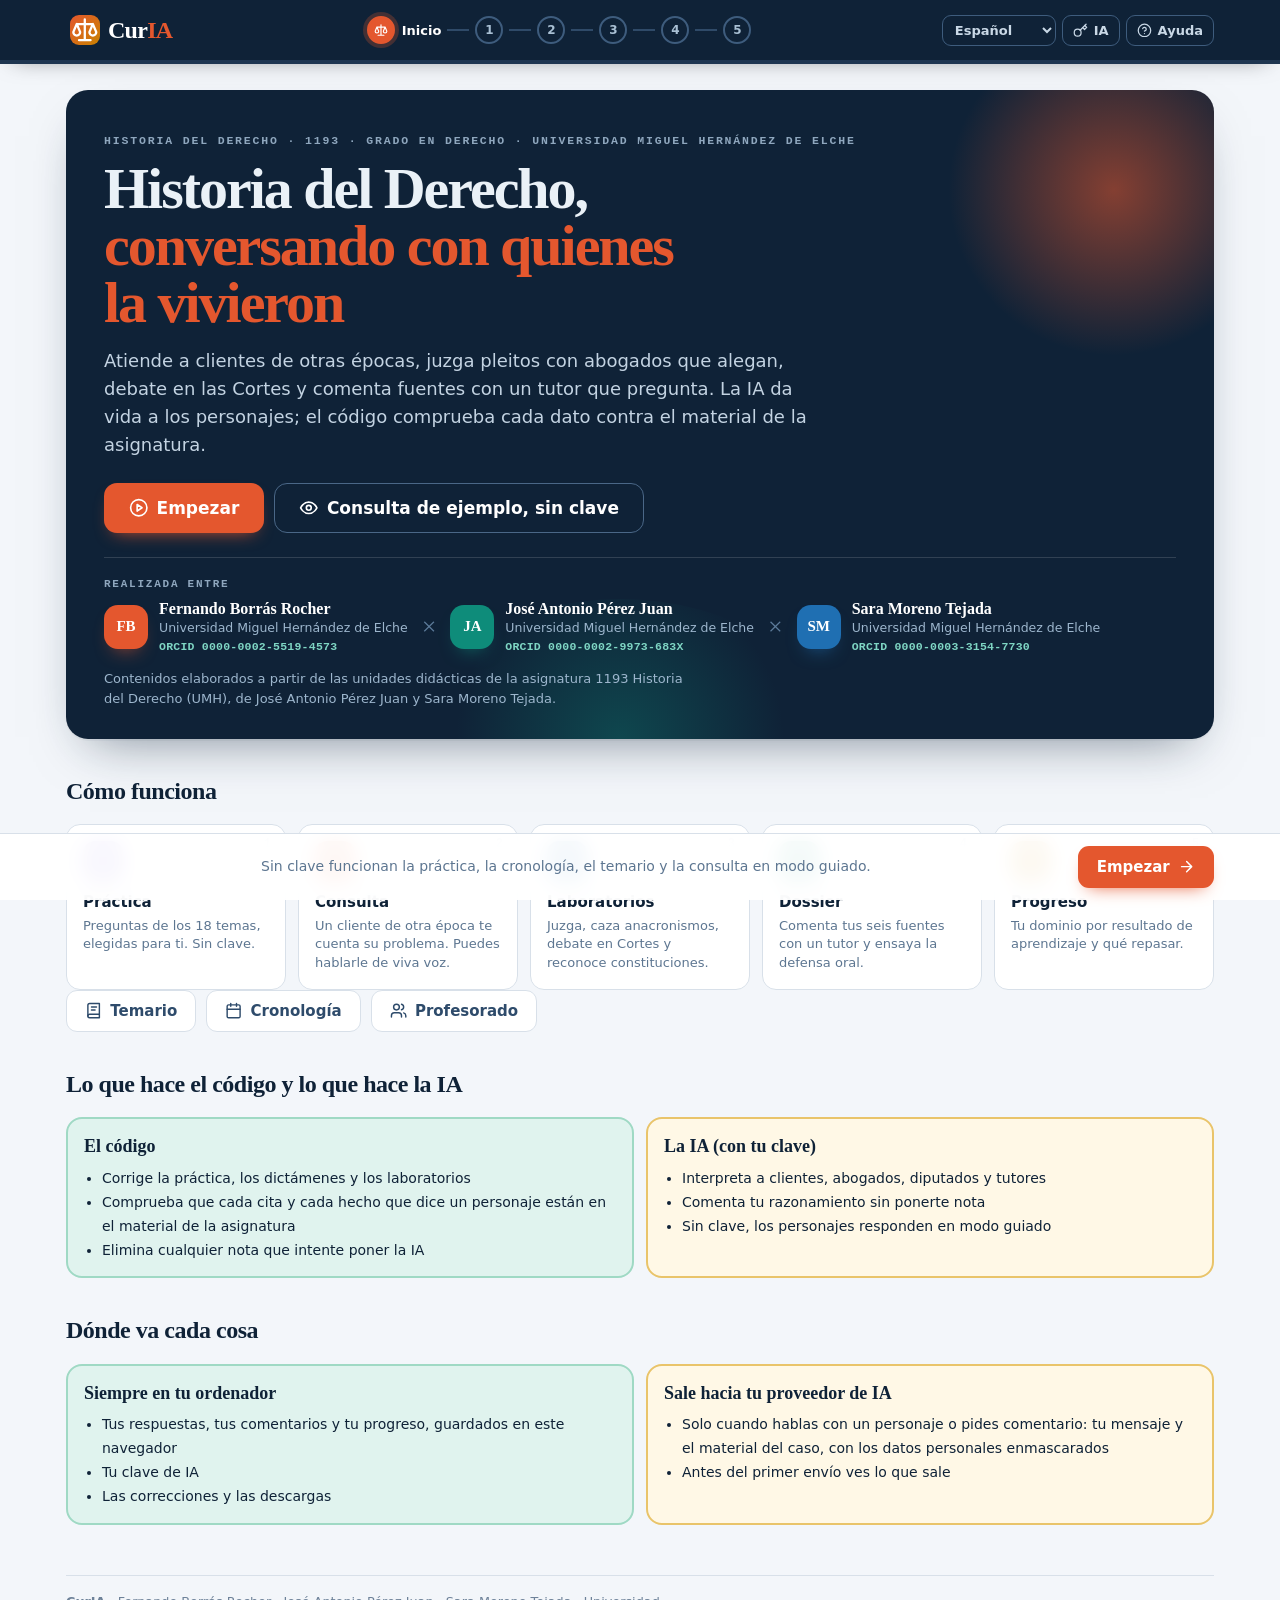
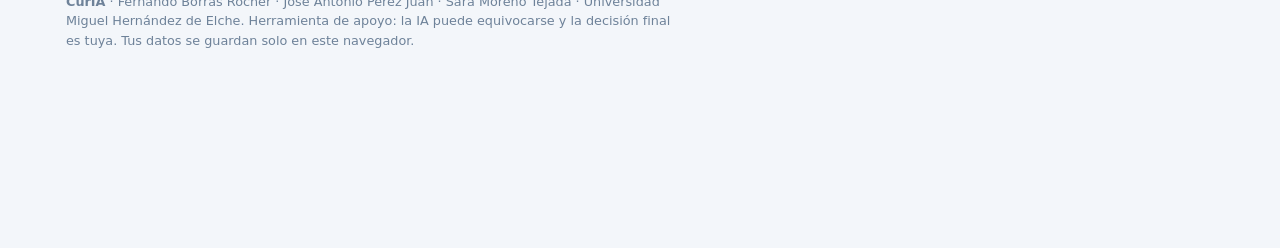
==== index.html @ 4ed49344 "CurIA 1.0.0: código fuente, datos de las unidades didácticas, pruebas y app montada" ====
<!DOCTYPE html>
<html lang="es"><head><meta charset="utf-8"><meta name="viewport" content="width=device-width,initial-scale=1"><meta name="theme-color" content="#0F2237">
<meta http-equiv="Content-Security-Policy" content="default-src 'none'; script-src 'unsafe-inline'; style-src 'unsafe-inline' https://fonts.googleapis.com; font-src https://fonts.gstatic.com; img-src data: blob:; media-src blob: data:; connect-src https://api.openai.com https://generativelanguage.googleapis.com https://api.anthropic.com; base-uri 'none'; form-action 'none'">
<meta name="author" content="Fernando Borrás Rocher; José Antonio Pérez Juan; Sara Moreno Tejada">
<meta name="description" content="Historia del Derecho con IA: consulta jurídica, laboratorios y dossier de fuentes">
<title>CurIA · Historia del Derecho con IA: consulta jurídica, laboratorios y dossier de fuentes</title><link rel="preconnect" href="https://fonts.googleapis.com">
<link rel="preconnect" href="https://fonts.gstatic.com" crossorigin>
<link href="https://fonts.googleapis.com/css2?family=Bricolage+Grotesque:opsz,wght@12..96,500;12..96,700;12..96,800&family=Instrument+Sans:ital,wght@0,400;0,500;0,600;0,700;1,400&family=JetBrains+Mono:wght@400;600&display=swap" rel="stylesheet">

<style>
:root{
  --tinta:#0F2237; --acero:#2E4B6B; --acero-claro:#7C93AC; --gris:#5D7691;
  --papel:#F3F6FA; --blanco:#FFFFFF; --linea:#D8E0E9; --linea-2:#E8EEF4;
  --brasa:#E4572E; --brasa-osc:#C9441F; --brasa-suave:#FDEBE4;
  --forjado:#0E7C6B; --forjado-suave:#E0F3EE; --aviso:#8A3617;
  --c-ctx:#1F6FB2; --c-comp:#6B4FD8; --c-rda:#0E8C7A; --c-tema:#C98200; --c-eval:#E4572E; --c-final:#2E4B6B;
  --sombra:0 1px 0 rgba(15,34,55,.05), 0 14px 34px -22px rgba(15,34,55,.45);
  --sombra-alta:0 2px 0 rgba(15,34,55,.04), 0 22px 50px -24px rgba(15,34,55,.55);
  --r:14px;
  --display:"Bricolage Grotesque",Georgia,serif;
  --texto:"Instrument Sans",system-ui,-apple-system,"Segoe UI",sans-serif;
  --mono:"JetBrains Mono",ui-monospace,monospace;
}
*{box-sizing:border-box}
html,body{margin:0;padding:0}
body{background:var(--papel);color:var(--tinta);font-family:var(--texto);font-size:16px;line-height:1.55;-webkit-font-smoothing:antialiased;padding-bottom:84px}
a{color:var(--acero)}
:focus-visible{outline:3px solid var(--brasa);outline-offset:2px;border-radius:6px}
.hidden{display:none!important}
svg.i{width:1.15em;height:1.15em;vertical-align:-.2em;fill:none;stroke:currentColor;stroke-width:2;stroke-linecap:round;stroke-linejoin:round;flex:none}
code{font-family:var(--mono);font-size:.85em;background:var(--linea-2);padding:1px 5px;border-radius:5px}

/* Barra superior */
.topbar{position:sticky;top:0;z-index:40;background:var(--tinta);color:#EAF1F7;box-shadow:0 6px 24px -14px rgba(0,0,0,.6)}
.tb-in{max-width:1180px;margin:0 auto;padding:10px 16px;display:flex;align-items:center;gap:14px}
.logo{background:none;border:0;color:#fff;font-family:var(--display);font-weight:800;font-size:24px;letter-spacing:-.03em;cursor:pointer;padding:2px 4px;display:flex;align-items:center;gap:8px}
.logo em{font-style:normal;color:var(--brasa)}
.logo .anv{width:30px;height:30px;border-radius:9px;background:var(--brasa);display:grid;place-items:center;color:#fff}
.stepper{flex:1;display:flex;align-items:center;justify-content:center;min-width:0}
.sdot{display:flex;align-items:center;gap:7px;background:none;border:0;color:#8FA7BE;font:600 13px var(--texto);padding:6px;cursor:pointer;border-radius:10px;white-space:nowrap}
.sdot:disabled{cursor:not-allowed;opacity:.45}
.sdot .n{width:28px;height:28px;border-radius:50%;display:grid;place-items:center;border:2px solid #3E5C7D;font-size:12px;color:#A9C0D4;transition:all .2s}
.sdot .n svg{width:14px;height:14px}
.sdot[data-state="done"] .n{background:var(--forjado);border-color:var(--forjado);color:#fff}
.sdot[data-state="now"]{color:#fff}
.sdot[data-state="now"] .n{background:var(--brasa);border-color:var(--brasa);color:#fff;box-shadow:0 0 0 4px rgba(228,87,46,.25)}
.sdot:not(:disabled):hover{background:rgba(255,255,255,.06)}
.sline{flex:0 1 26px;height:2px;background:#2F4A68;min-width:6px}
.sline.on{background:var(--forjado)}
.tb-tools{display:flex;gap:6px}
.tb-btn{background:transparent;border:1px solid #3E5C7D;color:#C9D8E6;border-radius:9px;padding:6px 10px;font:600 13px var(--texto);cursor:pointer;display:flex;align-items:center;gap:6px}
.tb-btn:hover{border-color:var(--brasa);color:#fff}
.progress{height:4px;background:#1E3550}
.progress span{display:block;height:100%;width:0;background:linear-gradient(90deg,var(--brasa),#F59E0B);transition:width .4s}
@media(max-width:960px){.sdot .lbl{display:none}.sdot[data-state="now"] .lbl{display:inline}}
@media(max-width:720px){
  .tb-in{flex-wrap:wrap;gap:8px}
  .stepper{order:3;flex-basis:100%;justify-content:space-between}
  .sdot[data-state="now"] .lbl{display:none}
  .tb-btn .lbl{display:none}
}

/* Pantallas */
main{max-width:1180px;margin:0 auto;padding:26px 16px 40px}
.screen{display:none}
.screen.on{display:block}
@media(prefers-reduced-motion:no-preference){.screen.on{animation:rise .35s cubic-bezier(.2,.7,.3,1) both}@keyframes rise{from{opacity:0;transform:translateY(10px)}to{opacity:1;transform:none}}}
.sh{display:flex;gap:18px;align-items:flex-start;margin:4px 0 22px}
.sh-ico{width:64px;height:64px;border-radius:18px;background:var(--c,var(--brasa));color:#fff;display:grid;place-items:center;flex:none;box-shadow:0 12px 24px -14px var(--c,var(--brasa))}
.sh-ico svg{width:32px;height:32px}
.sh-step{font:600 12px var(--mono);letter-spacing:.12em;text-transform:uppercase;color:var(--acero-claro);margin:4px 0}
.sh h2{font-family:var(--display);font-weight:800;font-size:clamp(26px,3.6vw,38px);letter-spacing:-.025em;line-height:1.05;margin:0 0 6px}
.sh-lede{margin:0;color:var(--gris);font-size:16.5px;max-width:70ch}
@media(max-width:600px){.sh-ico{width:48px;height:48px;border-radius:14px}.sh-ico svg{width:24px;height:24px}}

.card{background:var(--blanco);border:1px solid var(--linea);border-radius:var(--r);box-shadow:var(--sombra);padding:20px;margin-bottom:18px}
.card h3{font-family:var(--display);font-weight:700;font-size:19px;letter-spacing:-.01em;margin:0 0 4px;display:flex;align-items:center;gap:9px}
.card h3 .num{width:26px;height:26px;border-radius:8px;background:var(--tinta);color:#fff;font:700 13px var(--mono);display:grid;place-items:center}
.card .sub{margin:0 0 14px;color:var(--gris);font-size:14px}
.grid2{display:grid;grid-template-columns:1fr 1fr;gap:14px}
.cols{display:grid;grid-template-columns:minmax(0,1.45fr) minmax(0,1fr);gap:20px;align-items:start}
.sticky{position:sticky;top:96px}
@media(max-width:900px){.cols{grid-template-columns:1fr}.sticky{position:static}}
@media(max-width:640px){.grid2{grid-template-columns:1fr}}

label,.lab{display:block;font-size:13.5px;font-weight:600;margin:0 0 6px;color:var(--acero)}
label small,.lab small{font-weight:500;color:var(--acero-claro)}
input[type=text],input[type=password],input[type=number],textarea,select{width:100%;padding:11px 13px;border:1.5px solid var(--linea);border-radius:10px;font-family:var(--texto);font-size:15px;color:var(--tinta);background:#fff;transition:border-color .15s,box-shadow .15s}
input:focus,textarea:focus,select:focus{outline:none;border-color:var(--acero-claro);box-shadow:0 0 0 4px rgba(124,147,172,.18)}
input.bad{border-color:var(--brasa);box-shadow:0 0 0 4px rgba(228,87,46,.15)}
textarea{resize:vertical;min-height:96px;line-height:1.5}
input::placeholder,textarea::placeholder{color:#9DB0C2}
.field{margin-bottom:16px}
.help{font-size:12.8px;color:var(--gris);margin:6px 0 0}
.help b{color:var(--acero)}

button{font-family:var(--texto);cursor:pointer}
.btn{display:inline-flex;align-items:center;gap:8px;border-radius:11px;font-weight:600;font-size:15px;border:1.5px solid transparent;padding:11px 18px;transition:transform .08s,background .15s,border-color .15s;text-decoration:none;line-height:1.2}
.btn:active{transform:translateY(1px)}
.btn-primary{background:var(--brasa);color:#fff;box-shadow:0 8px 18px -10px var(--brasa)}
.btn-primary:hover{background:var(--brasa-osc)}
.btn-big{font-size:17px;padding:14px 24px;border-radius:13px}
.btn-dark{background:var(--tinta);color:#fff}
.btn-dark:hover{background:#1c3656}
.btn-ghost{background:#fff;border-color:var(--linea);color:var(--acero)}
.btn-ghost:hover{border-color:var(--acero-claro);background:#F7FAFC}
.btn-ok{background:var(--forjado);color:#fff}
.btn-ok:hover{background:#0b6457}
.btn-word{background:#2B579A;color:#fff}
.btn-word:hover{background:#1e3f7a}
.btn-sm{padding:7px 12px;font-size:13.5px;border-radius:9px}
.btn:disabled{opacity:.55;cursor:not-allowed}
.actions{display:flex;gap:10px;flex-wrap:wrap;align-items:center}

.chips{display:flex;gap:8px;flex-wrap:wrap}
.chip{background:#fff;border:1.5px solid var(--linea);border-radius:999px;padding:7px 13px;font-size:13.5px;color:var(--acero);cursor:pointer;display:inline-flex;align-items:center;gap:6px;line-height:1.25;text-align:left}
.chip:hover{border-color:var(--brasa);color:var(--brasa)}
.chip[aria-pressed="true"]{background:var(--tinta);border-color:var(--tinta);color:#fff}
.chip.mini-ex{font-size:12.5px;padding:4px 10px;border-style:dashed}
.seg{display:flex;flex-wrap:wrap;gap:6px}
.seg button{border:1.5px solid var(--linea);background:#fff;border-radius:9px;padding:7px 11px;font-size:13.5px;font-weight:600;color:var(--acero)}
.seg button:hover{border-color:var(--acero-claro)}
.seg button[aria-pressed="true"]{background:var(--tinta);border-color:var(--tinta);color:#fff}

.meto{display:grid;grid-template-columns:repeat(auto-fill,minmax(180px,1fr));gap:8px}
.meto button{text-align:left;background:#fff;border:1.5px solid var(--linea);border-radius:12px;padding:10px 12px;color:var(--tinta)}
.meto button b{display:block;font-size:14px}
.meto button span{display:block;font-size:12.3px;color:var(--gris);line-height:1.35;margin-top:2px}
.meto button:hover{border-color:var(--acero-claro)}
.meto button[aria-pressed="true"]{border-color:var(--tinta);box-shadow:0 0 0 2px var(--tinta);background:var(--papel)}

.tip{display:flex;gap:12px;background:#FFF8E6;border:1px solid #F3DDA0;border-radius:12px;padding:13px 15px;font-size:14px;color:#6B4E00;margin-bottom:18px}
.tip svg{width:22px;height:22px;color:#C98200;flex:none;margin-top:1px}
.tip strong{color:#523B00}
.aviso{background:var(--brasa-suave);border:1px solid #F3C7B5;border-radius:12px;padding:13px 15px;font-size:14px;color:var(--aviso);margin-bottom:16px}
.okbox{background:var(--forjado-suave);border:1px solid #A9DCCF;border-radius:12px;padding:13px 15px;font-size:14px;color:#0B5A4E;margin-bottom:16px;display:flex;gap:12px;align-items:center;flex-wrap:wrap}

/* Inicio */
.hero{background:var(--tinta);color:#EAF1F7;border-radius:22px;padding:40px 36px;position:relative;overflow:hidden;margin-bottom:26px;box-shadow:var(--sombra-alta)}
.hero::before{content:"";position:absolute;right:-80px;top:-80px;width:360px;height:360px;border-radius:50%;background:radial-gradient(circle,rgba(228,87,46,.55),transparent 65%)}
.hero::after{content:"";position:absolute;left:30%;bottom:-140px;width:420px;height:280px;border-radius:50%;background:radial-gradient(circle,rgba(14,140,122,.35),transparent 65%)}
.hero>*{position:relative;z-index:1}
@media(max-width:600px){.hero{padding:28px 20px;border-radius:18px}}
.eyebrow{font:600 11.5px var(--mono);letter-spacing:.16em;text-transform:uppercase;color:#8FA7BE;margin:0 0 14px}
.hero h1{font-family:var(--display);font-weight:800;font-size:clamp(34px,5.4vw,58px);line-height:.98;letter-spacing:-.035em;margin:0 0 16px;max-width:17ch}
.hero h1 em{font-style:normal;color:var(--brasa)}
.hero p.lede{max-width:62ch;font-size:18px;color:#C3D3E2;margin:0 0 24px}
.hero .actions .btn-ghost{background:transparent;color:#fff;border-color:#4A6787}
.hero .actions .btn-ghost:hover{border-color:#fff}
.draft{margin-top:18px;background:rgba(255,255,255,.07);border:1px solid rgba(255,255,255,.18);border-radius:12px;padding:12px 14px;display:flex;gap:12px;align-items:center;flex-wrap:wrap;font-size:14.5px}
.sec-title{font-family:var(--display);font-weight:800;font-size:24px;letter-spacing:-.02em;margin:34px 0 6px}
.sec-sub{color:var(--gris);margin:0 0 16px}
.journey{display:grid;grid-template-columns:repeat(4,1fr);gap:12px}
.jstop{background:#fff;border:1px solid var(--linea);border-radius:14px;padding:16px;position:relative}
.jstop .ji{width:40px;height:40px;border-radius:12px;display:grid;place-items:center;color:#fff;background:var(--c);margin-bottom:10px}
.jstop .ji svg{width:20px;height:20px}
.jstop b{display:block;font-size:15px;margin-bottom:2px}
.jstop span{display:block;font-size:13px;color:var(--gris);line-height:1.45}
.jstop .jn{position:absolute;top:12px;right:14px;font:700 12px var(--mono);color:var(--acero-claro)}
@media(max-width:900px){.journey{grid-template-columns:1fr 1fr}}
@media(max-width:480px){.journey{grid-template-columns:1fr}}

.parts{display:grid;grid-template-columns:repeat(auto-fill,minmax(250px,1fr));gap:10px}
.part{display:flex;gap:12px;align-items:flex-start;background:#fff;border:1px solid var(--linea);border-radius:12px;padding:12px 14px}
.part .pi{width:34px;height:34px;border-radius:10px;background:color-mix(in srgb,var(--c) 14%,#fff);color:var(--c);display:grid;place-items:center;flex:none}
.part b{display:block;font-size:14.5px}
.part span{display:block;font-size:12.8px;color:var(--gris);line-height:1.4}

.examples{display:grid;grid-template-columns:repeat(auto-fill,minmax(230px,1fr));gap:14px}
.excard{background:#fff;border:1px solid var(--linea);border-radius:16px;padding:16px;display:flex;flex-direction:column;gap:8px;box-shadow:var(--sombra);position:relative;overflow:hidden;text-align:left;font:inherit;color:inherit;cursor:pointer;transition:transform .15s,box-shadow .15s}
.excard:hover{transform:translateY(-3px);box-shadow:var(--sombra-alta)}
.excard::before{content:"";position:absolute;left:0;top:0;right:0;height:5px;background:var(--c)}
.excard .emo{font-size:32px;line-height:1}
.excard .area{font:700 11px var(--mono);letter-spacing:.1em;text-transform:uppercase;color:var(--acero-claro)}
.excard b{font-family:var(--display);font-size:18px;letter-spacing:-.01em;line-height:1.15}
.excard p{margin:0;font-size:13.5px;color:var(--gris);flex:1}
.badge{display:inline-flex;align-items:center;gap:5px;font-size:12px;font-weight:700;color:var(--c);background:color-mix(in srgb,var(--c) 12%,#fff);border-radius:999px;padding:3px 9px;align-self:flex-start}

/* Clave */
.keyrow{display:flex;gap:8px}
.keyrow input{flex:1;font-family:var(--mono);font-size:14px}
.eye{width:46px;flex:none;border:1.5px solid var(--linea);background:#fff;border-radius:10px;color:var(--acero);display:grid;place-items:center}
.light{display:flex;align-items:center;gap:10px;padding:12px 14px;border-radius:12px;background:var(--papel);margin-top:14px;font-size:14.5px;font-weight:600}
.light .bulbo{width:14px;height:14px;border-radius:50%;background:#B8C5D3;box-shadow:0 0 0 4px rgba(184,197,211,.3);flex:none}
.light[data-s="ok"] .bulbo{background:#16A34A;box-shadow:0 0 0 4px rgba(22,163,74,.22)}
.light[data-s="err"] .bulbo{background:var(--brasa);box-shadow:0 0 0 4px rgba(228,87,46,.22)}
.light[data-s="wait"] .bulbo{background:#F59E0B;box-shadow:0 0 0 4px rgba(245,158,11,.25)}
.olsteps{list-style:none;padding:0;margin:0;counter-reset:o;display:flex;flex-direction:column;gap:12px}
.olsteps li{counter-increment:o;display:flex;gap:12px;font-size:14.5px;align-items:flex-start}
.olsteps li::before{content:counter(o);width:28px;height:28px;border-radius:50%;background:var(--brasa-suave);color:var(--brasa);font:700 13px var(--mono);display:grid;place-items:center;flex:none}

/* Acordeones */
.acc{background:#fff;border:1px solid var(--linea);border-radius:var(--r);margin-bottom:12px;box-shadow:var(--sombra);overflow:hidden}
.acc>summary{list-style:none;cursor:pointer;padding:15px 18px;display:flex;align-items:center;gap:12px}
.acc>summary::-webkit-details-marker{display:none}
.acc>summary .ai{width:36px;height:36px;border-radius:10px;background:var(--papel);color:var(--acero);display:grid;place-items:center;flex:none}
.acc[open]>summary .ai{background:var(--tinta);color:#fff}
.acc>summary b{font-family:var(--display);font-size:17px;display:block}
.acc>summary small{display:block;color:var(--gris);font-size:13px}
.acc>summary .chev{margin-left:auto;transition:transform .2s;color:var(--acero-claro)}
.acc[open]>summary .chev{transform:rotate(180deg)}
.acc .inner{padding:4px 18px 18px;border-top:1px solid var(--linea-2)}
.acc .inner>*:first-child{margin-top:14px}
.prompt-ta{font-family:var(--mono);font-size:12.3px;min-height:130px;background:#FBFDFE}

/* Resumen lateral */
.sum h3{margin-bottom:10px}
.stats{display:grid;grid-template-columns:1fr 1fr;gap:8px;margin-bottom:14px}
.stat{background:var(--papel);border-radius:12px;padding:10px 12px}
.stat b{display:block;font:800 24px var(--display);letter-spacing:-.02em;line-height:1.1}
.stat span{font-size:12.3px;color:var(--gris)}
.checks{list-style:none;margin:0;padding:0;display:flex;flex-direction:column;gap:6px;font-size:14px}
.checks li{display:flex;gap:9px;align-items:center;color:var(--gris)}
.checks li .ck{width:20px;height:20px;border-radius:50%;border:2px solid var(--linea);display:grid;place-items:center;flex:none}
.checks li.on{color:var(--tinta)}
.checks li.on .ck{background:var(--forjado);border-color:var(--forjado);color:#fff}
.checks li .ck svg{width:12px;height:12px}
.docname{margin-top:14px;padding:11px 13px;border-radius:11px;background:var(--tinta);color:#C3D3E2;font-size:13.5px}
.docname b{color:#fff}

/* Generación */
.agents{display:flex;flex-direction:column;gap:10px}
.agent{background:#fff;border:1px solid var(--linea);border-radius:var(--r);box-shadow:var(--sombra);overflow:hidden;transition:border-color .2s}
.agent-h{display:flex;align-items:center;gap:14px;padding:14px 16px;cursor:pointer}
.agent .ai{width:42px;height:42px;border-radius:12px;background:color-mix(in srgb,var(--c) 14%,#fff);color:var(--c);display:grid;place-items:center;flex:none;transition:all .2s}
.agent .ai svg{width:20px;height:20px}
.agent-t{flex:1;min-width:0}
.agent-t b{display:block;font-family:var(--display);font-size:16.5px}
.agent-t span{display:block;font-size:13px;color:var(--gris)}
.pill{font-size:12.5px;font-weight:700;border-radius:999px;padding:4px 10px;background:var(--linea-2);color:var(--gris);white-space:nowrap}
.agent[data-s="run"]{border-color:#F59E0B}
.agent[data-s="run"] .ai{background:var(--c);color:#fff;animation:pulse 1s infinite alternate}
.agent[data-s="run"] .pill{background:#FFF1D6;color:#8A5A00}
.agent[data-s="ok"] .ai{background:var(--c);color:#fff}
.agent[data-s="ok"] .pill{background:var(--forjado-suave);color:var(--forjado)}
.agent[data-s="err"]{border-color:var(--brasa)}
.agent[data-s="err"] .pill{background:var(--brasa-suave);color:var(--brasa)}
.agent-b{display:none;padding:4px 18px 16px 72px;font-size:14px;border-top:1px solid var(--linea-2);background:#FBFDFE}
.agent.open .agent-b{display:block}
@media(max-width:600px){.agent-b{padding-left:18px}}
@keyframes pulse{from{transform:scale(1);box-shadow:0 0 0 0 rgba(228,87,46,.5)}to{transform:scale(1.06);box-shadow:0 0 0 10px rgba(228,87,46,0)}}
.forging{display:flex;align-items:center;gap:14px;padding:16px 18px;border-radius:14px;background:var(--tinta);color:#fff;margin-bottom:16px}
.forging .spark{width:44px;height:44px;border-radius:12px;background:var(--brasa);display:grid;place-items:center;flex:none;animation:pulse 1s infinite alternate}
.forging.done .spark{background:var(--forjado);animation:none}
.forging.err .spark{animation:none}
.forging b{font-family:var(--display);font-size:18px;display:block}
.forging span{font-size:14px;color:#C3D3E2}
.mini-list{margin:10px 0 0;padding:0;list-style:none}
.mini-list li{padding:5px 0;border-bottom:1px solid var(--linea-2)}
.mini-list li:last-child{border-bottom:0}
.code{display:inline-block;font:700 11px var(--mono);border-radius:5px;padding:1px 6px;margin-right:6px;background:var(--linea-2);color:var(--acero)}

/* Guía */
.res-head{display:flex;gap:14px;align-items:center;flex-wrap:wrap;margin-bottom:16px}
.res-head h2{font-family:var(--display);font-weight:800;font-size:clamp(24px,3vw,32px);letter-spacing:-.02em;margin:0;flex:1;min-width:240px;line-height:1.1}
.doc{background:#fff;border:1px solid var(--linea);border-radius:18px;box-shadow:var(--sombra-alta);padding:40px 44px;max-width:900px;margin:0 auto}
@media(max-width:700px){.doc{padding:22px 16px}}
.doc-h{border-bottom:3px solid var(--tinta);padding-bottom:18px;margin-bottom:26px}
.doc-kind{font:600 12px var(--mono);letter-spacing:.12em;text-transform:uppercase;color:var(--brasa);margin:0 0 6px}
.doc-h h1{font-family:var(--display);font-weight:800;font-size:clamp(26px,3.4vw,36px);letter-spacing:-.025em;line-height:1.05;margin:0 0 12px}
.meta{display:flex;flex-wrap:wrap;gap:6px}
.meta span{font-size:12.8px;font-weight:600;background:var(--papel);color:var(--acero);border-radius:999px;padding:4px 11px}
.dsec{margin-bottom:28px}
.dsec h2{font-family:var(--display);font-weight:700;font-size:20px;letter-spacing:-.01em;margin:0 0 10px;display:flex;align-items:center;gap:10px}
.dsec h2 .num{width:28px;height:28px;border-radius:8px;background:var(--tinta);color:#fff;font:700 13px var(--mono);display:grid;place-items:center;flex:none}
.dsec p{margin:0 0 10px;max-width:75ch}
.sublab{font-size:13px;font-weight:700;color:var(--acero-claro);margin:14px 0 6px}
.row{display:flex;gap:10px;padding:8px 0;border-bottom:1px solid var(--linea-2);font-size:14.5px;align-items:flex-start}
.row:last-child{border-bottom:0}
.row .code{margin-top:2px;flex:none}
.code.cg{background:#E6F0FA;color:var(--c-ctx)}
.code.ce{background:#EEEAFB;color:var(--c-comp)}
.code.bl{background:var(--forjado-suave);color:var(--forjado)}
.code.tm{background:var(--tinta);color:#fff}
.row .hrs{margin-left:auto;font-size:12.5px;color:var(--gris);white-space:nowrap}
.blk{font-weight:700;margin:16px 0 4px;display:flex;gap:8px;align-items:baseline}
.blk small{font-weight:500;color:var(--gris)}
.tbl-wrap{overflow-x:auto}
table.t{width:100%;border-collapse:collapse;font-size:14px}
table.t th{background:var(--tinta);color:#fff;text-align:left;padding:9px 11px;font-size:12.5px;font-weight:700}
table.t td{padding:9px 11px;border-bottom:1px solid var(--linea-2);vertical-align:top}
table.t tr:nth-child(even) td{background:#FAFCFE}
.peso{font-weight:800;color:var(--brasa);white-space:nowrap}
.note{margin-top:12px;padding:11px 14px;background:var(--papel);border-left:4px solid var(--forjado);border-radius:8px;font-size:14px}
.demo-flag{background:#FFF8E6;border:1px solid #F3DDA0;color:#6B4E00;border-radius:12px;padding:11px 15px;font-size:14px;margin:0 auto 16px;max-width:900px;display:flex;gap:10px;align-items:center;flex-wrap:wrap}
.demo-flag svg{color:#C98200}

/* Navegación inferior */
.bottomnav{position:fixed;left:0;right:0;bottom:0;z-index:35;background:rgba(255,255,255,.94);backdrop-filter:blur(10px);-webkit-backdrop-filter:blur(10px);border-top:1px solid var(--linea)}
.bn-in{max-width:1180px;margin:0 auto;padding:12px 16px;display:flex;align-items:center;gap:12px}
.bn-hint{flex:1;text-align:center;font-size:14px;color:var(--gris)}
.bn-hint b{color:var(--tinta)}
@media(max-width:600px){.bn-hint{display:none}.bn-in{justify-content:space-between}}

/* Modal */
.modal{position:fixed;inset:0;z-index:60;background:rgba(15,34,55,.55);display:none;align-items:flex-start;justify-content:center;padding:6vh 16px;overflow:auto}
.modal.on{display:flex}
.modal-box{background:#fff;border-radius:18px;max-width:760px;width:100%;box-shadow:var(--sombra-alta);overflow:hidden}
.modal-head{display:flex;align-items:center;gap:12px;padding:16px 20px;background:var(--tinta);color:#fff}
.modal-head h2{font-family:var(--display);font-size:22px;margin:0;flex:1}
.modal-head button{background:transparent;border:1px solid #4A6787;color:#fff;border-radius:9px;padding:6px 10px}
.modal-body{padding:18px 20px 22px}
.glos{display:grid;grid-template-columns:1fr 1fr;gap:10px}
@media(max-width:600px){.glos{grid-template-columns:1fr}}
.glos div{background:var(--papel);border-radius:12px;padding:12px 14px}
.glos b{display:block;font-family:var(--display);font-size:16px;margin-bottom:2px}
.glos span{font-size:13.8px;color:var(--acero)}
.hist{display:flex;align-items:center;gap:12px;padding:12px 14px;border:1px solid var(--linea);border-radius:12px;margin-bottom:8px}
.hist-t{flex:1;min-width:0;cursor:pointer}
.hist-t b{display:block;font-size:15px}
.hist-t span{font-size:12.8px;color:var(--gris)}
.hist:hover{border-color:var(--acero-claro)}
.iconbtn{width:34px;height:34px;border-radius:9px;border:1.5px solid var(--linea);background:#fff;color:var(--acero);display:grid;place-items:center;padding:0}
.iconbtn:hover{border-color:var(--brasa);color:var(--brasa)}
.empty{text-align:center;color:var(--gris);padding:30px 10px}

.toast{position:fixed;left:50%;bottom:96px;transform:translateX(-50%) translateY(20px);background:var(--tinta);color:#fff;padding:11px 18px;border-radius:12px;font-size:14.5px;font-weight:600;opacity:0;pointer-events:none;transition:all .25s;z-index:70;max-width:90vw;text-align:center;box-shadow:var(--sombra-alta)}
.toast.on{opacity:1;transform:translateX(-50%)}
footer{max-width:1180px;margin:0 auto;padding:0 16px 30px;font-size:13px;color:#6E8299}
footer hr{border:0;border-top:1px solid var(--linea);margin:0 0 14px}

@media print{
  body{background:#fff;padding:0}
  .topbar,.bottomnav,.res-head,.demo-flag,.okbox,footer,.toast,.modal{display:none!important}
  main{padding:0;max-width:none}
  .screen{display:none!important}
  
  .doc{box-shadow:none;border:0;padding:0;max-width:none}
  .dsec{break-inside:avoid-page}
  table.t th{-webkit-print-color-adjust:exact;print-color-adjust:exact}
}
/* ══ v2 ══ */
.grid3{display:grid;grid-template-columns:repeat(3,1fr);gap:12px}
@media(max-width:640px){.grid3{grid-template-columns:1fr}}
.feats{display:grid;grid-template-columns:repeat(4,1fr);gap:12px}
@media(max-width:960px){.feats{grid-template-columns:1fr 1fr}}
@media(max-width:520px){.feats{grid-template-columns:1fr}}
.feat{background:#fff;border:1px solid var(--linea);border-radius:14px;padding:16px;border-top:4px solid var(--c)}
.feat .pi{width:38px;height:38px;border-radius:11px;background:color-mix(in srgb,var(--c) 14%,#fff);color:var(--c);display:grid;place-items:center;margin-bottom:10px}
.feat b{display:block;font-family:var(--display);font-size:17px;margin-bottom:3px}
.feat span{display:block;font-size:13.5px;color:var(--gris);line-height:1.45}
.importbar{display:flex;gap:14px;align-items:center;flex-wrap:wrap;background:var(--tinta);color:#EAF1F7;border-radius:var(--r);padding:14px 16px;margin-bottom:18px}
.importbar .pi{width:40px;height:40px;border-radius:11px;background:var(--brasa);display:grid;place-items:center;flex:none}
.importbar b{display:block;font-size:15px}
.importbar span{display:block;font-size:13.3px;color:#A9C0D4}
.importbar .btn-dark{background:#fff;color:var(--tinta)}
.importbar .btn-dark:hover{background:#EAF1F7}
.inacc{border-top:1px solid var(--linea-2);margin-top:4px;padding-top:12px}
.inacc>summary{list-style:none;cursor:pointer;display:flex;align-items:center;gap:8px;font-size:14px;font-weight:600;color:var(--acero)}
.inacc>summary::-webkit-details-marker{display:none}
.inacc>summary .chev{margin-left:auto;transition:transform .2s;color:var(--acero-claro)}
.inacc[open]>summary .chev{transform:rotate(180deg)}
.rec{display:inline-block;font:700 11px var(--texto);background:var(--forjado-suave);color:var(--forjado);border-radius:999px;padding:2px 8px;vertical-align:2px;margin-left:4px}
.checkgrid{display:grid;grid-template-columns:1fr 1fr;gap:8px}
@media(max-width:560px){.checkgrid{grid-template-columns:1fr}}
.checkgrid label{display:flex;gap:9px;align-items:center;margin:0;padding:9px 11px;border-radius:10px;background:var(--papel);font-weight:500;color:var(--tinta);cursor:pointer;font-size:14px}
.checkgrid input{width:18px;height:18px;accent-color:var(--forjado);margin:0}
.checkgrid label:has(input:checked){background:var(--forjado-suave)}
.drop{display:flex;flex-direction:column;align-items:center;gap:4px;text-align:center;border:2px dashed var(--linea);border-radius:14px;padding:24px;cursor:pointer;color:var(--acero);margin:0;font-weight:500}
.drop svg{width:30px;height:30px;color:var(--brasa)}
.drop b{font-size:15px;color:var(--tinta)}
.drop span{font-size:13px;color:var(--gris)}
.drop.over,.drop:hover{border-color:var(--brasa);background:var(--brasa-suave)}



/* selector de idioma (65-i18n) */
.tb-lang{display:flex;align-items:center}.tb-sel{background:transparent;border:1px solid #3E5C7D;color:#C9D8E6;border-radius:9px;padding:6px 8px;font:600 13px var(--texto);cursor:pointer;max-width:120px}.tb-sel:hover{border-color:var(--brasa);color:#fff}.tb-sel:focus-visible{outline:2px solid var(--brasa);outline-offset:2px}.tb-sel option{color:#0F2237;background:#fff}
/* ══ Estilos propios de la app (se añaden a forja-base.css). Prefijo fa- para no chocar con clases de Forja ══ */
.logo .anv{background:linear-gradient(135deg,var(--brasa),#C98200)}
.hero{padding:44px 38px 30px}.hero h1{max-width:20ch}.fa-inicio{margin:14px 0 0;font-size:14px;color:#C3D3E2}.fa-inicio:empty{display:none}.fa-inicio b{color:#fff}
/* autores con ORCID */
.fa-autores{display:flex;gap:14px;align-items:center;flex-wrap:wrap;margin-top:24px;padding-top:20px;border-top:1px solid rgba(255,255,255,.14)}.fa-autores-cap{font:600 11px var(--mono);letter-spacing:.16em;text-transform:uppercase;color:#8FA7BE;width:100%;margin-bottom:-4px}
.fa-autor{display:flex;gap:11px;align-items:center}.fa-autor b{display:block;color:#fff;font:700 16px var(--display)}.fa-autor small{display:block;color:#9DB6CD;font-size:12.5px;max-width:34ch}.fa-av{width:44px;height:44px;border-radius:14px;background:var(--c);color:#fff;display:grid;place-items:center;font:800 15px var(--display);flex:none;box-shadow:0 10px 20px -12px var(--c)}.fa-x{font:300 26px var(--display);color:#5D7C9B}
.fa-orcid{display:block;margin-top:2px;font:600 11.5px var(--mono);letter-spacing:.02em;color:#7FD6C4!important;text-decoration:none}.fa-orcid:hover{text-decoration:underline}.fa-idea{width:100%;margin:2px 0 0;font-size:13px;color:#9DB6CD;max-width:72ch}
/* zonas «dónde va cada cosa» */
.zonas{display:grid;grid-template-columns:1fr 1fr;gap:12px}@media(max-width:760px){.zonas{grid-template-columns:1fr}}.zona{border-radius:16px;padding:14px 16px;border:2px solid}.zona.l{border-color:#9FD9C4;background:var(--forjado-suave)}.zona.n{border-color:#E9C46A;background:#FFF8E6}.zona h4{margin:0 0 6px;font-family:var(--display);font-size:18px}.zona ul{margin:0;padding-left:18px;font-size:14px;line-height:1.7}
.sec-title+.zonas,.sec-title+.journey{margin-top:14px}
/* formularios y utilidades */
.field input[type=text],.field input[type=number],.field select,.field textarea{width:100%;padding:10px 12px;border:1.5px solid var(--linea);border-radius:10px;font:15px var(--texto);background:#fff;color:var(--tinta)}.field textarea{line-height:1.55;resize:vertical}.field label{display:block;font:700 13px var(--texto);color:var(--acero);margin-bottom:5px}
.field input:focus,.field select:focus,.field textarea:focus{outline:none;border-color:var(--brasa);box-shadow:0 0 0 3px rgba(228,87,46,.18)}
.grid3{display:grid;grid-template-columns:repeat(3,1fr);gap:12px}.grid2{display:grid;grid-template-columns:1fr 1fr;gap:14px}@media(max-width:760px){.grid3,.grid2{grid-template-columns:1fr}}
.card .actions{margin-top:12px}.card h3{margin-top:0}.fa-chk{display:flex;gap:8px;align-items:center;font:500 14.5px var(--texto);cursor:pointer}
.fa-chip{display:inline-block;font:700 11.5px var(--texto);border-radius:999px;padding:3px 10px;background:var(--linea-2);color:var(--acero)}.fa-chip.ok{background:var(--forjado-suave);color:#0B5A4E}.fa-chip.aviso{background:#FFF1D6;color:#7A4B00}.fa-chip.error{background:var(--brasa-suave);color:var(--aviso)}
.fa-pre{white-space:pre-wrap;font:12.5px/1.5 var(--mono);background:#0B1C2E;color:#D6E4F0;border-radius:12px;padding:12px;max-height:300px;overflow:auto}
.spin{display:inline-block;width:14px;height:14px;border:2px solid var(--linea);border-top-color:var(--brasa);border-radius:50%;animation:fa-s .8s linear infinite;vertical-align:-2px}@keyframes fa-s{to{transform:rotate(360deg)}}
.fa-foot{max-width:1180px;margin:10px auto 0;padding:0 16px 110px}.fa-foot hr{border:0;border-top:1px solid var(--linea);margin:0 0 16px}.fa-foot p{margin:0;font-size:12.8px;color:#6E8299;max-width:76ch;line-height:1.55}
.glos div{display:block;margin-bottom:12px}.glos b{display:block}
table{border-collapse:collapse;width:100%;font-size:13.8px}th{background:var(--papel);color:var(--acero);font:700 11px var(--mono);letter-spacing:.07em;text-transform:uppercase;text-align:left}td,th{padding:10px 12px;border-bottom:1px solid var(--linea-2);vertical-align:top}.table-wrap{overflow-x:auto}
/* barra superior con muchos pasos: solo el actual lleva nombre (evita desbordes) */
.tb-in{gap:10px}.stepper{min-width:0;flex:1 1 auto;justify-content:center;gap:2px}.sdot:not([data-state="now"]) .lbl{display:none}.sdot{padding-left:4px;padding-right:4px}.sline{min-width:8px;flex:0 1 22px}.logo,.tb-tools{flex:none}
@media(max-width:900px){.tb-btn .lbl{display:none}}@media(max-width:720px){.hero{padding:28px 20px 24px}}
@media (prefers-reduced-motion:reduce){*{transition:none!important;animation:none!important}}
/* ── CurIA ── */
.cu-row2{display:grid;grid-template-columns:repeat(auto-fit,minmax(min(240px,100%),1fr));gap:12px}
.cu-motivo{color:var(--acero);font-size:.92rem;margin:0 0 4px}.cu-meta{font-family:var(--mono);font-size:.78rem;color:var(--gris);margin:0}
.cu-q{display:block;margin:10px 0 14px;font-size:1.15rem}
.cu-ops{display:grid;gap:8px}.cu-op{text-align:left;padding:12px 14px;border:1.5px solid var(--linea);border-radius:10px;background:#fff;font:inherit;cursor:pointer;min-height:44px}
.cu-op:hover:not(:disabled){border-color:var(--acero)}.cu-op:disabled{cursor:default}.cu-bien{border-color:var(--forjado);background:var(--forjado-suave)}.cu-mal{border-color:var(--brasa);background:var(--brasa-suave)}
.cu-pas{border-left:3px solid var(--acero-claro);padding:4px 10px;margin:8px 0;font-style:italic;color:#24364a}
.cu-chat{max-height:420px;overflow:auto;display:flex;flex-direction:column;gap:8px;margin:8px 0 12px}
.cu-msg{padding:10px 12px;border-radius:12px;max-width:85%;line-height:1.45}.cu-msg b{display:block;font-size:.78rem;font-family:var(--mono);margin-bottom:2px}
.cu-c{background:var(--papel);border:1px solid var(--linea);align-self:flex-start}.cu-u{background:#E8F0FA;align-self:flex-end}
.cu-av{display:block;color:var(--aviso);margin-top:4px}.cu-interim{min-height:1.2em;font-style:italic}
.cu-mic.cu-on{border-color:var(--brasa);color:var(--brasa-osc);background:var(--brasa-suave)}
.cu-fs{border:1px solid var(--linea);border-radius:10px;padding:8px 12px;margin:10px 0}.cu-fs legend{font-weight:600;padding:0 4px}
.cu-rad{display:flex;gap:8px;align-items:flex-start;padding:6px 0;min-height:32px}.cu-ord li{margin:4px 0}
.cu-ia{background:#F4F1FD;border:1px solid #DCD3FA;border-radius:10px;padding:10px 12px;margin:8px 0}
.cu-txt{background:var(--papel);border-left:4px solid var(--acero);margin:8px 0;padding:10px 14px;line-height:1.55}
.cu-paso{border-top:1px solid var(--linea-2);padding-top:10px;margin-top:10px}
.cu-det{list-style:none;padding:0}.cu-det li{padding:6px 0;border-bottom:1px solid var(--linea-2)}
.cu-bar{display:grid;grid-template-columns:minmax(0,1fr) 120px 48px;gap:10px;align-items:center;margin:6px 0}.cu-bar-b{height:10px;background:var(--linea-2);border-radius:6px;overflow:hidden}.cu-bar-b i{display:block;height:100%;background:var(--forjado)}
.cu-crono{list-style:none;padding:0}.cu-crono li{padding:5px 0;border-bottom:1px solid var(--linea-2)}.cu-y{font-family:var(--mono);font-weight:700;border:1px solid var(--linea);background:#fff;border-radius:6px;min-width:70px;padding:3px 6px;cursor:pointer}
.cu-dl dt{font-weight:600;margin-top:6px}.cu-dl dd{margin:0 0 4px}
.cu-tab{border-collapse:collapse;width:100%;font-size:.88rem}.cu-tab td,.cu-tab th{border-bottom:1px solid var(--linea);padding:6px;text-align:left}
@media (max-width:640px){.cu-bar{grid-template-columns:minmax(0,1fr) 70px 42px}.cu-msg{max-width:100%}}
</style></head>
<body>
<svg style="display:none" aria-hidden="true">
  <symbol id="i-key" viewBox="0 0 24 24"><circle cx="7.5" cy="15.5" r="5.5"/><path d="m21 2-9.6 9.6"/><path d="m15.5 7.5 3 3L22 7l-3-3"/></symbol>
  <symbol id="i-grid" viewBox="0 0 24 24"><rect x="3" y="3" width="7" height="7" rx="1.5"/><rect x="14" y="3" width="7" height="7" rx="1.5"/><rect x="3" y="14" width="7" height="7" rx="1.5"/><rect x="14" y="14" width="7" height="7" rx="1.5"/></symbol>
  <symbol id="i-pencil" viewBox="0 0 24 24"><path d="M17 3a2.85 2.83 0 1 1 4 4L7.5 20.5 2 22l1.5-5.5Z"/></symbol>
  <symbol id="i-sliders" viewBox="0 0 24 24"><path d="M4 21v-7M4 10V3M12 21v-9M12 8V3M20 21v-5M20 12V3M1 14h6M9 8h6M17 16h6"/></symbol>
  <symbol id="i-play" viewBox="0 0 24 24"><circle cx="12" cy="12" r="10"/><path d="m10 8 6 4-6 4z"/></symbol>
  <symbol id="i-rocket" viewBox="0 0 24 24"><path d="M4.5 16.5c-1.5 1.26-2 5-2 5s3.74-.5 5-2c.71-.84.7-2.13-.09-2.91a2.18 2.18 0 0 0-2.91-.09z"/><path d="m12 15-3-3a22 22 0 0 1 2-3.95A12.88 12.88 0 0 1 22 2c0 2.72-.78 7.5-6 11a22.35 22.35 0 0 1-4 2z"/><path d="M9 12H4s.55-3.03 2-4c1.62-1.08 5 0 5 0"/><path d="M12 15v5s3.03-.55 4-2c1.08-1.62 0-5 0-5"/></symbol>
  <symbol id="i-chat" viewBox="0 0 24 24"><path d="M21 15a2 2 0 0 1-2 2H7l-4 4V5a2 2 0 0 1 2-2h14a2 2 0 0 1 2 2z"/><path d="M8 9h8M8 13h5"/></symbol>
  <symbol id="i-quiz" viewBox="0 0 24 24"><path d="m3 17 2 2 4-4"/><path d="m3 7 2 2 4-4"/><path d="M13 6h8M13 12h8M13 18h8"/></symbol>
  <symbol id="i-cards" viewBox="0 0 24 24"><rect x="8" y="8" width="14" height="14" rx="2"/><path d="M4 16c-1.1 0-2-.9-2-2V4c0-1.1.9-2 2-2h10c1.1 0 2 .9 2 2"/></symbol>
  <symbol id="i-doc" viewBox="0 0 24 24"><path d="M14 2H6a2 2 0 0 0-2 2v16a2 2 0 0 0 2 2h12a2 2 0 0 0 2-2V8z"/><path d="M14 2v6h6M16 13H8M16 17H8M10 9H8"/></symbol>
  <symbol id="i-bulb" viewBox="0 0 24 24"><path d="M15 14c.2-1 .7-1.7 1.5-2.5 1-.9 1.5-2.2 1.5-3.5A6 6 0 0 0 6 8c0 1 .2 2.2 1.5 3.5.7.7 1.3 1.5 1.5 2.5"/><path d="M9 18h6M10 22h4"/></symbol>
  <symbol id="i-help" viewBox="0 0 24 24"><circle cx="12" cy="12" r="10"/><path d="M9.1 9a3 3 0 0 1 5.8 1c0 2-3 3-3 3M12 17h.01"/></symbol>
  <symbol id="i-right" viewBox="0 0 24 24"><path d="M5 12h14M12 5l7 7-7 7"/></symbol>
  <symbol id="i-left" viewBox="0 0 24 24"><path d="M19 12H5M12 19l-7-7 7-7"/></symbol>
  <symbol id="i-check" viewBox="0 0 24 24"><path d="M20 6 9 17l-5-5"/></symbol>
  <symbol id="i-download" viewBox="0 0 24 24"><path d="M21 15v4a2 2 0 0 1-2 2H5a2 2 0 0 1-2-2v-4M7 10l5 5 5-5M12 15V3"/></symbol>
  <symbol id="i-upload" viewBox="0 0 24 24"><path d="M21 15v4a2 2 0 0 1-2 2H5a2 2 0 0 1-2-2v-4M17 8l-5-5-5 5M12 3v12"/></symbol>
  <symbol id="i-save" viewBox="0 0 24 24"><path d="M19 21H5a2 2 0 0 1-2-2V5a2 2 0 0 1 2-2h11l5 5v11a2 2 0 0 1-2 2z"/><path d="M17 21v-8H7v8M7 3v5h8"/></symbol>
  <symbol id="i-github" viewBox="0 0 24 24"><path d="M9 19c-5 1.5-5-2.5-7-3m14 6v-3.87a3.37 3.37 0 0 0-.94-2.61c3.14-.35 6.44-1.54 6.44-7A5.44 5.44 0 0 0 20 4.77 5.07 5.07 0 0 0 19.91 1S18.73.65 16 2.48a13.38 13.38 0 0 0-7 0C6.27.65 5.09 1 5.09 1A5.07 5.07 0 0 0 5 4.77a5.44 5.44 0 0 0-1.5 3.78c0 5.42 3.3 6.61 6.44 7A3.37 3.37 0 0 0 9 18.13V22"/></symbol>
  <symbol id="i-archive" viewBox="0 0 24 24"><rect x="2" y="3" width="20" height="5" rx="1"/><path d="M4 8v11a2 2 0 0 0 2 2h12a2 2 0 0 0 2-2V8M10 12h4"/></symbol>
  <symbol id="i-bookmark" viewBox="0 0 24 24"><path d="m19 21-7-4-7 4V5a2 2 0 0 1 2-2h10a2 2 0 0 1 2 2z"/></symbol>
  <symbol id="i-globe" viewBox="0 0 24 24"><circle cx="12" cy="12" r="10"/><path d="M2 12h20M12 2a15.3 15.3 0 0 1 4 10 15.3 15.3 0 0 1-4 10 15.3 15.3 0 0 1-4-10 15.3 15.3 0 0 1 4-10z"/></symbol>
  <symbol id="i-sparkles" viewBox="0 0 24 24"><path d="M12 3l1.9 5.1L19 10l-5.1 1.9L12 17l-1.9-5.1L5 10l5.1-1.9z"/><path d="M19 3v4M17 5h4M5 17v4M3 19h4"/></symbol>
  <symbol id="i-eye" viewBox="0 0 24 24"><path d="M2 12s3.5-7 10-7 10 7 10 7-3.5 7-10 7S2 12 2 12z"/><circle cx="12" cy="12" r="3"/></symbol>
  <symbol id="i-trash" viewBox="0 0 24 24"><path d="M3 6h18M19 6v14a2 2 0 0 1-2 2H7a2 2 0 0 1-2-2V6M8 6V4a2 2 0 0 1 2-2h4a2 2 0 0 1 2 2v2"/></symbol>
  <symbol id="i-up" viewBox="0 0 24 24"><path d="m18 15-6-6-6 6"/></symbol>
  <symbol id="i-down" viewBox="0 0 24 24"><path d="m6 9 6 6 6-6"/></symbol>
  <symbol id="i-plus" viewBox="0 0 24 24"><path d="M12 5v14M5 12h14"/></symbol>
  <symbol id="i-user" viewBox="0 0 24 24"><circle cx="12" cy="8" r="4"/><path d="M4 21v-1a6 6 0 0 1 6-6h4a6 6 0 0 1 6 6v1"/></symbol>
  <symbol id="i-cpu" viewBox="0 0 24 24"><rect x="4" y="4" width="16" height="16" rx="2"/><rect x="9" y="9" width="6" height="6"/><path d="M9 1v3M15 1v3M9 20v3M15 20v3M20 9h3M20 14h3M1 9h3M1 14h3"/></symbol>
  <symbol id="i-form" viewBox="0 0 24 24"><path d="M8 6h13M8 12h13M8 18h13M3 6h.01M3 12h.01M3 18h.01"/></symbol>
  <symbol id="i-monitor" viewBox="0 0 24 24"><rect x="2" y="3" width="20" height="14" rx="2"/><path d="M8 21h8M12 17v4"/></symbol>
  <symbol id="i-tablet" viewBox="0 0 24 24"><rect x="4" y="2" width="16" height="20" rx="2"/><path d="M12 18h.01"/></symbol>
  <symbol id="i-phone" viewBox="0 0 24 24"><rect x="7" y="2" width="10" height="20" rx="2"/><path d="M12 18h.01"/></symbol>
  <symbol id="i-refresh" viewBox="0 0 24 24"><path d="M21 12a9 9 0 1 1-3-6.7L21 8"/><path d="M21 3v5h-5"/></symbol>
  <symbol id="i-flame" viewBox="0 0 24 24"><path d="M8.5 14.5A2.5 2.5 0 0 0 11 12c0-1.38-.5-2-1-3-1.07-2.14-.22-4.05 2-6 .5 2.5 2 4.9 4 6.5 2 1.6 3 3.5 3 5.5a7 7 0 1 1-14 0c0-1.15.43-2.29 1-3a2.5 2.5 0 0 0 2.5 2.5z"/></symbol>
  <symbol id="i-folder" viewBox="0 0 24 24"><path d="M6 14l1.5-2.9A2 2 0 0 1 9.24 10H20a2 2 0 0 1 1.94 2.5l-1.54 6a2 2 0 0 1-1.95 1.5H4a2 2 0 0 1-2-2V5a2 2 0 0 1 2-2h3.9a2 2 0 0 1 1.69.9l.81 1.2a2 2 0 0 0 1.67.9H18a2 2 0 0 1 2 2v2"/></symbol>
  <symbol id="i-shield" viewBox="0 0 24 24"><path d="M12 22s8-4 8-10V5l-8-3-8 3v7c0 6 8 10 8 10z"/></symbol>
  <symbol id="i-users" viewBox="0 0 24 24"><path d="M16 21v-2a4 4 0 0 0-4-4H6a4 4 0 0 0-4 4v2"/><circle cx="9" cy="7" r="4"/><path d="M22 21v-2a4 4 0 0 0-3-3.87M16 3.13a4 4 0 0 1 0 7.75"/></symbol>
  <symbol id="i-ext" viewBox="0 0 24 24"><path d="M15 3h6v6M10 14 21 3M18 13v6a2 2 0 0 1-2 2H5a2 2 0 0 1-2-2V8a2 2 0 0 1 2-2h6"/></symbol>
  <symbol id="i-x" viewBox="0 0 24 24"><path d="M18 6 6 18M6 6l12 12"/></symbol>
  <symbol id="i-book" viewBox="0 0 24 24"><path d="M4 19.5A2.5 2.5 0 0 1 6.5 17H20"/><path d="M6.5 2H20v20H6.5A2.5 2.5 0 0 1 4 19.5v-15A2.5 2.5 0 0 1 6.5 2z"/><path d="M9 7h7M9 11h5"/></symbol>
  <symbol id="i-copy" viewBox="0 0 24 24"><rect x="9" y="9" width="13" height="13" rx="2"/><path d="M5 15H4a2 2 0 0 1-2-2V4a2 2 0 0 1 2-2h9a2 2 0 0 1 2 2v1"/></symbol>
  <symbol id="i-print" viewBox="0 0 24 24"><path d="M6 9V2h12v7M6 18H4a2 2 0 0 1-2-2v-5a2 2 0 0 1 2-2h16a2 2 0 0 1 2 2v5a2 2 0 0 1-2 2h-2"/><rect x="6" y="14" width="12" height="8"/></symbol>
  <symbol id="i-clock" viewBox="0 0 24 24"><circle cx="12" cy="12" r="10"/><path d="M12 6v6l4 2"/></symbol>
  <symbol id="i-target" viewBox="0 0 24 24"><circle cx="12" cy="12" r="10"/><circle cx="12" cy="12" r="6"/><circle cx="12" cy="12" r="2"/></symbol>
  <symbol id="i-scale" viewBox="0 0 24 24"><path d="M12 3v18M7 21h10M5 7h14M5 7l-3 7a3 3 0 0 0 6 0zM19 7l-3 7a3 3 0 0 0 6 0z"/></symbol>
  <symbol id="i-calendar" viewBox="0 0 24 24"><rect x="3" y="4" width="18" height="18" rx="2"/><path d="M16 2v4M8 2v4M3 10h18"/></symbol>
  <symbol id="i-leaf" viewBox="0 0 24 24"><path d="M11 20A7 7 0 0 1 9.8 6.1C15.5 5 17 4.48 19 2c1 2 2 4.18 2 8 0 5.5-4.78 10-10 10Z"/><path d="M2 21c0-3 1.85-5.36 5.08-6"/></symbol>
<symbol id="i-mic" viewBox="0 0 24 24"><rect x="9" y="3" width="6" height="11" rx="3"/><path d="M5 11a7 7 0 0 0 14 0M12 18v3"/></symbol>
<symbol id="i-pulse" viewBox="0 0 24 24"><path d="M3 12h4l3-8 4 16 3-8h4"/></symbol>
</svg>
<div class="topbar">
  <div class="tb-in">
    <button class="logo" id="goHome" type="button" aria-label="Inicio" data-i18n-attr="aria-label:Inicio"><span class="anv"><svg class="i"><use href="#i-scale"/></svg></span><span>Cur<em>IA</em></span></button>
    <nav class="stepper" id="stepper" aria-label="Pasos" data-i18n-attr="aria-label:Pasos"></nav>
    <div class="tb-tools"><div class="tb-lang" id="langBox"><select id="selLang" class="tb-sel" aria-label="Idioma" data-i18n-attr="aria-label:Idioma"></select></div><button class="tb-btn" id="btnIA" type="button"><svg class="i"><use href="#i-key"/></svg><span class="lbl" data-i18n="IA">IA</span></button><button class="tb-btn" id="btnHelp" type="button"><svg class="i"><use href="#i-help"/></svg><span class="lbl" data-i18n="Ayuda">Ayuda</span></button></div>
  </div>
  <div class="progress"><span id="progBar"></span></div>
</div>

<main id="app">
<section class="screen" data-step="0">
  <div class="hero">
    <p class="eyebrow" data-i18n="hero.eyebrow">Historia del Derecho · 1193 · Grado en Derecho · Universidad Miguel Hernández de Elche</p>
    <h1 data-i18n="hero.h1">Historia del Derecho, <em>conversando con quienes la vivieron</em></h1>
    <p class="lede" data-i18n="hero.lede">Atiende a clientes de otras épocas, juzga pleitos con abogados que alegan, debate en las Cortes y comenta fuentes con un tutor que pregunta. La IA da vida a los personajes; el código comprueba cada dato contra el material de la asignatura.</p>
    <div class="actions"><button class="btn btn-primary btn-big" id="btnStart" type="button"><svg class="i"><use href="#i-play"/></svg><span data-i18n="s.empezar">Empezar</span></button><button class="btn btn-ghost btn-big" id="btnEjemplo" type="button"><svg class="i"><use href="#i-eye"/></svg><span data-i18n="s.ejemplo">Consulta de ejemplo, sin clave</span></button></div>
    <p class="fa-inicio" id="inicioProj"></p>
    <div class="fa-autores"><span class="fa-autores-cap" data-i18n="Realizada entre">Realizada entre</span>
      <div class="fa-autor"><span class="fa-av" style="--c:#E4572E">FB</span><div><b>Fernando Borrás Rocher</b><small>Universidad Miguel Hernández de Elche</small><a class="fa-orcid" href="https://orcid.org/0000-0002-5519-4573" target="_blank" rel="noopener">ORCID 0000-0002-5519-4573</a></div></div><span class="fa-x">×</span>
      <div class="fa-autor"><span class="fa-av" style="--c:#0E8C7A">JA</span><div><b>José Antonio Pérez Juan</b><small>Universidad Miguel Hernández de Elche</small><a class="fa-orcid" href="https://orcid.org/0000-0002-9973-683X" target="_blank" rel="noopener">ORCID 0000-0002-9973-683X</a></div></div><span class="fa-x">×</span>
      <div class="fa-autor"><span class="fa-av" style="--c:#1F6FB2">SM</span><div><b>Sara Moreno Tejada</b><small>Universidad Miguel Hernández de Elche</small><a class="fa-orcid" href="https://orcid.org/0000-0003-3154-7730" target="_blank" rel="noopener">ORCID 0000-0003-3154-7730</a></div></div>
      <p class="fa-idea">Contenidos elaborados a partir de las unidades didácticas de la asignatura 1193 Historia del Derecho (UMH), de José Antonio Pérez Juan y Sara Moreno Tejada.</p></div>
  </div>

  <h2 class="sec-title" data-i18n="Cómo funciona">Cómo funciona</h2>
  <div class="journey" style="grid-template-columns:repeat(auto-fit,minmax(180px,1fr))">
    <div class="jstop" style="--c:#6B4FD8"><span class="jn">1</span><div class="ji"><svg class="i"><use href="#i-target"/></svg></div><b data-i18n="Práctica">Práctica</b><span data-i18n="j1">Preguntas de los 18 temas, elegidas para ti. Sin clave.</span></div>
    <div class="jstop" style="--c:#E4572E"><span class="jn">2</span><div class="ji"><svg class="i"><use href="#i-chat"/></svg></div><b data-i18n="Consulta">Consulta</b><span data-i18n="j2">Un cliente de otra época te cuenta su problema. Puedes hablarle de viva voz.</span></div>
    <div class="jstop" style="--c:#1F6FB2"><span class="jn">3</span><div class="ji"><svg class="i"><use href="#i-scale"/></svg></div><b data-i18n="Laboratorios">Laboratorios</b><span data-i18n="j3">Juzga, caza anacronismos, debate en Cortes y reconoce constituciones.</span></div>
    <div class="jstop" style="--c:#0E8C7A"><span class="jn">4</span><div class="ji"><svg class="i"><use href="#i-doc"/></svg></div><b data-i18n="Dossier">Dossier</b><span data-i18n="j4">Comenta tus seis fuentes con un tutor y ensaya la defensa oral.</span></div>
    <div class="jstop" style="--c:#C98200"><span class="jn">5</span><div class="ji"><svg class="i"><use href="#i-pulse"/></svg></div><b data-i18n="Progreso">Progreso</b><span data-i18n="j5">Tu dominio por resultado de aprendizaje y qué repasar.</span></div>
  </div>
  <div class="actions"><button class="btn btn-ghost" type="button" data-hub="8"><svg class="i"><use href="#i-book"/></svg><span data-i18n="Temario">Temario</span></button><button class="btn btn-ghost" type="button" data-hub="6"><svg class="i"><use href="#i-calendar"/></svg><span data-i18n="Cronología">Cronología</span></button><button class="btn btn-ghost" type="button" data-hub="7"><svg class="i"><use href="#i-users"/></svg><span data-i18n="Profesorado">Profesorado</span></button></div>
  <h2 class="sec-title" data-i18n="Lo que hace el código y lo que hace la IA">Lo que hace el código y lo que hace la IA</h2>
  <div class="zonas"><div class="zona l"><h4 data-i18n="El código">El código</h4><ul data-i18n="zc"><li>Corrige la práctica, los dictámenes y los laboratorios</li><li>Comprueba que cada cita y cada hecho que dice un personaje están en el material de la asignatura</li><li>Elimina cualquier nota que intente poner la IA</li></ul></div>
    <div class="zona n"><h4 data-i18n="La IA (con tu clave)">La IA (con tu clave)</h4><ul data-i18n="zi"><li>Interpreta a clientes, abogados, diputados y tutores</li><li>Comenta tu razonamiento sin ponerte nota</li><li>Sin clave, los personajes responden en modo guiado</li></ul></div></div>
  <h2 class="sec-title" data-i18n="Dónde va cada cosa">Dónde va cada cosa</h2>
  <div class="zonas"><div class="zona l"><h4 data-i18n="Siempre en tu ordenador">Siempre en tu ordenador</h4><ul data-i18n="s.zl"><li>Tus respuestas, tus comentarios y tu progreso, guardados en este navegador</li><li>Tu clave de IA</li><li>Las correcciones y las descargas</li></ul></div>
    <div class="zona n"><h4 data-i18n="Sale hacia tu proveedor de IA">Sale hacia tu proveedor de IA</h4><ul data-i18n="s.zn"><li>Solo cuando hablas con un personaje o pides comentario: tu mensaje y el material del caso, con los datos personales enmascarados</li><li>Antes del primer envío ves lo que sale</li></ul></div></div>
</section>

<section class="screen" data-step="1">
  <header class="sh" style="--c:#6B4FD8"><div class="sh-ico"><svg class="i"><use href="#i-target"/></svg></div><div><p class="sh-step" data-i18n="Paso 1 de 5">Paso 1 de 5</p><h2 data-i18n="Práctica adaptativa">Práctica adaptativa</h2><p class="sh-lede" data-i18n="pr.lede">Cada respuesta actualiza tu dominio de ese resultado de aprendizaje. La siguiente pregunta la elige el código y te dice por qué.</p></div></header>
  <div class="card cu-filtros"><div class="field"><label for="selTema" data-i18n="Tema que estáis viendo en clase">Tema que estáis viendo en clase</label><select id="selTema"></select></div></div>
  <div class="card" id="prBox" aria-live="polite"></div>
</section>

<section class="screen" data-step="2">
  <header class="sh" style="--c:#E4572E"><div class="sh-ico"><svg class="i"><use href="#i-chat"/></svg></div><div><p class="sh-step" data-i18n="Paso 2 de 5">Paso 2 de 5</p><h2 data-i18n="Consulta jurídica">Consulta jurídica</h2><p class="sh-lede" data-i18n="co.lede">Un cliente de otra época llega a tu despacho. Pregúntale lo necesario, decide qué derecho se aplica y qué tribunal es competente, y emite tu dictamen.</p></div></header>
  <div class="card"><div class="cu-row2"><div class="field"><label for="selCaso" data-i18n="Caso">Caso</label><select id="selCaso"></select></div><div class="field"><label for="selNivel" data-i18n="Nivel">Nivel</label><select id="selNivel"><option value="1" data-i18n="Inicial: el cliente colabora">Inicial: el cliente colabora</option><option value="2" data-i18n="Intermedio: responde solo a lo que preguntas">Intermedio: responde solo a lo que preguntas</option><option value="3" data-i18n="Avanzado: oculta un dato">Avanzado: oculta un dato</option></select></div></div>
    <p class="help" id="coModo"></p></div>
  <div class="card"><h3 id="coTit"></h3><div class="cu-chat" id="coChat" aria-live="polite"></div>
    <div class="field"><label for="coIn" data-i18n="Tu pregunta">Tu pregunta</label><textarea id="coIn" rows="2" placeholder="Escribe o pulsa el micrófono y habla" data-i18n-attr="placeholder:Escribe o pulsa el micrófono y habla"></textarea><p class="help cu-interim" id="coInterim"></p></div>
    <div class="actions"><button class="btn btn-ghost cu-mic" id="coMic" type="button" aria-pressed="false"><svg class="i"><use href="#i-mic"/></svg><span data-i18n="Hablar">Hablar</span></button><button class="btn btn-primary" id="coEnviar" type="button"><svg class="i"><use href="#i-right"/></svg><span data-i18n="Preguntar">Preguntar</span></button><label class="fa-chk"><input type="checkbox" id="coVoz"> <span data-i18n="Leer en voz alta las respuestas">Leer en voz alta las respuestas</span></label></div>
    <p class="help" id="coEstado"></p><div id="coHechos"></div></div>
  <div class="card" id="coDict"></div>
</section>

<section class="screen" data-step="3">
  <header class="sh" style="--c:#1F6FB2"><div class="sh-ico"><svg class="i"><use href="#i-scale"/></svg></div><div><p class="sh-step" data-i18n="Paso 3 de 5">Paso 3 de 5</p><h2 data-i18n="Laboratorios">Laboratorios</h2><p class="sh-lede" data-i18n="la.lede">Cuatro actividades para entrenar el oficio del historiador del Derecho. La IA da voz a abogados, diputados y adversarios; el código sabe siempre cuál es la respuesta.</p></div></header>
  <div class="tabs" id="labTabs" role="tablist"><button type="button" data-lab="pleito" aria-pressed="true" data-i18n="El pleito en cinco épocas">El pleito en cinco épocas</button><button type="button" data-lab="detective" aria-pressed="false" data-i18n="Detective de anacronismos">Detective de anacronismos</button><button type="button" data-lab="cortes" aria-pressed="false" data-i18n="Cortes en el aula">Cortes en el aula</button><button type="button" data-lab="const" aria-pressed="false" data-i18n="¿De qué constitución es?">¿De qué constitución es?</button></div>
  <div class="card" id="labBox" aria-live="polite"></div>
</section>

<section class="screen" data-step="4">
  <header class="sh" style="--c:#0E8C7A"><div class="sh-ico"><svg class="i"><use href="#i-doc"/></svg></div><div><p class="sh-step" data-i18n="Paso 4 de 5">Paso 4 de 5</p><h2 data-i18n="Dossier de fuentes">Dossier de fuentes</h2><p class="sh-lede" data-i18n="do.lede">Seis textos asignados por tu código de estudiante. Coméntalos paso a paso con un tutor que pregunta y no escribe por ti; después ensaya la defensa oral.</p></div></header>
  <div class="card"><div class="cu-row2"><div class="field"><label for="doCod" data-i18n="Tu código de estudiante">Tu código de estudiante</label><input id="doCod" autocomplete="off" placeholder="p. ej., tu usuario del campus" data-i18n-attr="placeholder:p. ej., tu usuario del campus"></div><div class="field"><label for="selTexto" data-i18n="Texto">Texto</label><select id="selTexto"></select></div></div></div>
  <div class="card" id="doTexto"></div>
  <div class="card" id="doPasos"></div>
  <div class="card" id="doDefensa"></div>
</section>

<section class="screen" data-step="5">
  <header class="sh" style="--c:#C98200"><div class="sh-ico"><svg class="i"><use href="#i-pulse"/></svg></div><div><p class="sh-step" data-i18n="Paso 5 de 5">Paso 5 de 5</p><h2 data-i18n="Tu progreso">Tu progreso</h2><p class="sh-lede" data-i18n="pg.lede">Dominio estimado por resultado de aprendizaje: probabilidad de acertar, descontando el olvido. Es una orientación, no una nota.</p></div></header>
  <div class="card" id="pgBox"></div>
  <div class="card"><h3 data-i18n="Copia y entrega">Copia y entrega</h3><p class="help" data-i18n="pg.copia">La copia guarda todo tu trabajo para pasarlo a otro dispositivo. El fichero de entrega lleva tu código, tu progreso y tus comentarios del dossier: es lo que subes al campus virtual.</p>
    <div class="actions"><button class="btn btn-ghost" id="btnCopia" type="button" data-i18n="Descargar copia">Descargar copia</button><label class="btn btn-ghost" for="fCopia" data-i18n="Restaurar copia">Restaurar copia</label><input type="file" id="fCopia" accept=".json" hidden><button class="btn btn-primary" id="btnEntrega" type="button" data-i18n="Fichero de entrega">Fichero de entrega</button><button class="btn btn-word" id="btnDossierW" type="button">Word</button><button class="btn btn-ghost" id="btnBorra" type="button" data-i18n="Borrar todo">Borrar todo</button></div></div>
</section>

<section class="screen" data-step="6">
  <header class="sh" style="--c:#C98200"><div class="sh-ico"><svg class="i"><use href="#i-calendar"/></svg></div><div><p class="sh-step" data-i18n="Sección">Sección</p><h2 data-i18n="Cronología">Cronología</h2><p class="sh-lede" data-i18n="cr.lede">Todas las fechas de las unidades didácticas. Oculta los años para ponerte a prueba.</p></div></header>
  <div class="card"><div class="cu-row2"><div class="field"><label for="crU" data-i18n="Unidad">Unidad</label><select id="crU"></select></div><label class="fa-chk" style="align-self:end"><input type="checkbox" id="crOc"> <span data-i18n="Ocultar los años">Ocultar los años</span></label></div><div id="crBox"></div></div>
</section>

<section class="screen" data-step="7">
  <header class="sh" style="--c:#6B4FD8"><div class="sh-ico"><svg class="i"><use href="#i-users"/></svg></div><div><p class="sh-step" data-i18n="Sección">Sección</p><h2 data-i18n="Profesorado">Profesorado</h2><p class="sh-lede" data-i18n="pf.lede">Defensas orales con rúbrica, seguimiento a partir de los ficheros de entrega y exportación a ExamForge y Moodle. Todo se procesa en este navegador.</p></div></header>
  <div class="card"><h3 data-i18n="Defensas orales">Defensas orales</h3><p class="help" data-i18n="pf.def">Carga el fichero de entrega del estudiante: se sortea uno de sus seis textos y puntúas con la rúbrica. Las notas se exportan a CSV.</p>
    <div class="actions"><label class="btn btn-ghost" for="fDef" data-i18n="Cargar entrega">Cargar entrega</label><input type="file" id="fDef" accept=".json" hidden><button class="btn btn-ghost" id="btnDefCsv" type="button" data-i18n="Exportar notas (CSV)">Exportar notas (CSV)</button></div><div id="pfDef"></div></div>
  <div class="card"><h3 data-i18n="Seguimiento de la práctica">Seguimiento de la práctica</h3><div class="actions"><label class="btn btn-ghost" for="fSeg" data-i18n="Cargar ficheros de entrega">Cargar ficheros de entrega</label><input type="file" id="fSeg" accept=".json" multiple hidden></div><div id="pfSeg"></div></div>
  <div class="card"><h3 data-i18n="Exportar">Exportar</h3><div class="field"><label for="pfU" data-i18n="Unidad">Unidad</label><select id="pfU"></select></div>
    <div class="actions"><button class="btn btn-primary" id="btnEF" type="button" data-i18n="Material para ExamForge">Material para ExamForge</button><button class="btn btn-ghost" id="btnGift" type="button">Moodle GIFT</button></div><p class="help" data-i18n="pf.ef">El material para ExamForge reúne los resúmenes, los pasajes literales y la cronología de la unidad: se pega en su paso 1 y cada respuesta correcta tendrá que apoyarse en una cita de él.</p></div>
</section>

<section class="screen" data-step="8">
  <header class="sh" style="--c:#1F6FB2"><div class="sh-ico"><svg class="i"><use href="#i-book"/></svg></div><div><p class="sh-step" data-i18n="Sección">Sección</p><h2 data-i18n="Temario">Temario</h2><p class="sh-lede" data-i18n="te.lede">Resumen, ideas clave, glosario y pasajes literales de cada unidad didáctica. Son la base que usan los personajes y que comprueba el código.</p></div></header>
  <div class="card"><div class="field"><label for="teSel" data-i18n="Tema">Tema</label><select id="teSel"></select></div><div id="teBox"></div></div>
</section>
</main>

<footer class="fa-foot"><hr><p><b>CurIA</b> · Fernando Borrás Rocher · José Antonio Pérez Juan · Sara Moreno Tejada · Universidad Miguel Hernández de Elche. <span data-i18n="f.pie">Herramienta de apoyo: la IA puede equivocarse y la decisión final es tuya. Tus datos se guardan solo en este navegador.</span></p></footer>
<div class="bottomnav"><div class="bn-in"><button class="btn btn-ghost" id="navBack" type="button"><svg class="i"><use href="#i-left"/></svg><span data-i18n="Atrás">Atrás</span></button><div class="bn-hint" id="navHint"></div><button class="btn btn-primary" id="navNext" type="button"><span id="navNextTxt">Siguiente</span><svg class="i"><use href="#i-right"/></svg></button></div></div>

<div class="modal" id="mIA" role="dialog" aria-modal="true" aria-labelledby="mIAT"><div class="modal-box"><div class="modal-head"><h2 id="mIAT" data-i18n="Inteligencia artificial">Inteligencia artificial</h2><button type="button" data-close data-i18n="Cerrar">Cerrar</button></div><div class="modal-body">
  <div class="field"><label for="selProv" data-i18n="Proveedor">Proveedor</label><select id="selProv"><option value="openai">OpenAI</option><option value="gemini">Google Gemini</option><option value="anthropic">Anthropic Claude</option></select></div>
  <div class="field"><label for="apiKey" data-i18n="Tu clave de API">Tu clave de API</label><div class="keyrow"><input type="password" id="apiKey" autocomplete="off"><button class="eye" id="btnEye" type="button" aria-label="Ver" data-i18n-attr="aria-label:Ver"><svg class="i"><use href="#i-eye"/></svg></button></div></div>
  <div class="field"><label for="selModelo" data-i18n="Modelo">Modelo</label><select id="selModelo"></select><input type="text" id="modelo" hidden autocomplete="off" placeholder="Escribe el nombre exacto del modelo" data-i18n-attr="placeholder:Escribe el nombre exacto del modelo" style="margin-top:8px"></div>
  <div class="actions"><button class="btn btn-ghost btn-sm" id="btnModelos" type="button" data-i18n="Ver los modelos de mi clave">Ver los modelos de mi clave</button></div>
  <p class="help" id="iaEstado" data-i18n="f.ia.ayuda">La clave se guarda solo en este navegador y se envía únicamente a tu proveedor. Cada persona usa la suya y paga su propio uso. Elige un modelo económico: este uso no necesita el más potente.</p></div></div></div>
<div class="modal" id="mEnvio" role="dialog" aria-modal="true" aria-labelledby="mEnT"><div class="modal-box"><div class="modal-head"><h2 id="mEnT" data-i18n="Esto es lo que saldría hacia tu proveedor de IA">Esto es lo que saldría hacia tu proveedor de IA</h2><button type="button" data-close data-i18n="Cerrar">Cerrar</button></div><div class="modal-body"><div id="envioInfo"></div><pre class="fa-pre" id="envioTxt"></pre><label class="fa-chk" style="margin:12px 0"><input type="checkbox" id="envioOk"> <span data-i18n="f.envio.chk">He revisado la muestra y confirmo que puede salir de mi ordenador.</span></label><div class="actions"><button class="btn btn-primary" id="envioSi" type="button" disabled data-i18n="s.enviar">Enviar</button><button class="btn btn-ghost" id="envioNo" type="button" data-i18n="Cancelar">Cancelar</button></div></div></div></div>
<div class="modal" id="mHelp" role="dialog" aria-modal="true" aria-labelledby="mHelpT"><div class="modal-box"><div class="modal-head"><h2 id="mHelpT" data-i18n="Ayuda">Ayuda</h2><button type="button" data-close data-i18n="Cerrar">Cerrar</button></div><div class="modal-body"><div class="glos" id="glos"></div></div></div></div>
<div class="toast" id="toast" role="status" aria-live="polite"></div>

<script>const APP="curia";const APP_NAME="CurIA";const LOGO_ICON="scale";const LANGS_ON=["es", "en", "pt"];
"use strict";
/* ── utilidades comunes (todas las apps Forja) ──────────────────────────────
   Requiere que la app defina antes:  const APP = 'miapp';  (prefijo de almacenamiento)  */
const $ = id => document.getElementById(id), $$ = s => [...document.querySelectorAll(s)];
const esc = s => String(s ?? '').replace(/[&<>"]/g, c => ({'&':'&amp;','<':'&lt;','>':'&gt;','"':'&quot;'}[c]));
const ico = n => `<svg class="i"><use href="#i-${n}"/></svg>`;
const sleep = ms => new Promise(r => setTimeout(r, ms));
const uid = (p = '') => p + Math.random().toString(36).slice(2, 8);
const norm = s => String(s || '').toLowerCase().normalize('NFD').replace(/[\u0300-\u036f]/g, '').replace(/[^\p{L}\p{N}]+/gu, ' ').trim();
const wc = s => (String(s || '').trim().match(/[\p{L}\p{N}]+/gu) || []).length;
const chunk = (a, n) => { const o = []; for (let i = 0; i < a.length; i += n) o.push(a.slice(i, i + n)); return o; };
const nf = n => Math.round(n).toLocaleString(typeof locale === 'function' ? locale() : 'es-ES');
const mmss = s => `${Math.floor(s / 60)}:${String(Math.round(s % 60)).padStart(2, '0')}`;
const slug = s => norm(s).replace(/ /g, '_').slice(0, 40) || 'x';
function toast(m, ms = 4200) { const t = $('toast'); t.textContent = m; t.classList.add('on'); clearTimeout(toast._t); toast._t = setTimeout(() => t.classList.remove('on'), ms); }
function dl(nombre, contenido, tipo) { const b = contenido instanceof Blob ? contenido : new Blob([contenido], {type: tipo}); const u = URL.createObjectURL(b); const a = document.createElement('a'); a.href = u; a.download = nombre; document.body.appendChild(a); a.click(); a.remove(); setTimeout(() => URL.revokeObjectURL(u), 2500); }

/* librerías externas (solo para LEER ficheros: Word, PDF, PowerPoint). Escribir Word/ZIP no necesita ninguna (70-report).
   Cada librería tiene un espejo: si cdnjs falla (URL retirada, bloqueador, proxy), se prueba jsDelivr con la misma versión.
   La CSP de build.py admite los dos orígenes. Las URLs están comprobadas contra el paquete npm de esa versión. */
const LIB = {
  mammoth: 'https://cdnjs.cloudflare.com/ajax/libs/mammoth/1.6.0/mammoth.browser.min.js',
  jszip: 'https://cdnjs.cloudflare.com/ajax/libs/jszip/3.10.1/jszip.min.js',
  pdf: 'https://cdnjs.cloudflare.com/ajax/libs/pdf.js/3.11.174/pdf.min.js',
  pdfw: 'https://cdnjs.cloudflare.com/ajax/libs/pdf.js/3.11.174/pdf.worker.min.js',
  docx: 'https://cdn.jsdelivr.net/npm/docx@8.5.0/build/index.umd.js'   // obsoleto: usa wordDeMarkdown / wordDeXml (sin red)
};
const LIB_ESPEJO = {
  [LIB.mammoth]: 'https://cdn.jsdelivr.net/npm/mammoth@1.6.0/mammoth.browser.min.js',
  [LIB.jszip]: 'https://cdn.jsdelivr.net/npm/jszip@3.10.1/dist/jszip.min.js',
  [LIB.pdf]: 'https://cdn.jsdelivr.net/npm/pdfjs-dist@3.11.174/build/pdf.min.js',
  [LIB.pdfw]: 'https://cdn.jsdelivr.net/npm/pdfjs-dist@3.11.174/build/pdf.worker.min.js'
};
const LIB_GLOBAL = {[LIB.mammoth]: 'mammoth', [LIB.jszip]: 'JSZip', [LIB.pdf]: 'pdfjsLib', [LIB.docx]: 'docx'};
const _libNombre = u => (u.match(/\/(?:libs|npm)\/([^/@]+)/) || [, 'externa'])[1];
const _cargaScript = u => new Promise((ok, ko) => { const s = document.createElement('script'); s.src = u; const tm = setTimeout(() => { s.remove(); ko(); }, 20000); s.onload = () => { clearTimeout(tm); ok(); }; s.onerror = () => { clearTimeout(tm); s.remove(); ko(); }; document.head.appendChild(s); });
const _libCargadas = {};
/* cargaLib([LIB.x, …]) carga en orden; cada una prueba cdnjs y luego su espejo; no recarga lo ya cargado */
async function cargaLib(urls) {
  for (const u of urls) {
    const g = LIB_GLOBAL[u]; if ((g && window[g]) || _libCargadas[u]) continue;
    let hecho = false, v_ok = u;
    for (const v of [u, LIB_ESPEJO[u]].filter(Boolean)) { try { await _cargaScript(v); hecho = true; v_ok = v; break; } catch {} }
    if (!hecho) throw new Error(navigator.onLine === false ? t('Sin conexión: hace falta internet para abrir este tipo de fichero la primera vez.') : t('No se pudo cargar la librería {0}. Puede que un bloqueador o la red de tu institución la impida; prueba otra red o desactiva el bloqueador en esta página.', _libNombre(u)));
    _libCargadas[u] = v_ok;
  }
}

/* huella SHA-256 (con alternativa para file:// sin contexto seguro) y canonización estable */
const canon = v => v === null || typeof v !== 'object' ? JSON.stringify(v) : Array.isArray(v) ? '[' + v.map(canon).join(',') + ']' : '{' + Object.keys(v).filter(k => v[k] !== undefined).sort().map(k => JSON.stringify(k) + ':' + canon(v[k])).join(',') + '}';
function sha256js(bytes) {
  const pr = []; for (let n = 2; pr.length < 64; n++) if (pr.every(p => n % p)) pr.push(n);
  const fr = x => Math.floor((x - Math.floor(x)) * 4294967296), K = pr.map(p => fr(Math.cbrt(p))), H = pr.slice(0, 8).map(p => fr(Math.sqrt(p)));
  const l = bytes.length, pad = new Uint8Array(((l + 9 + 63) >> 6) << 6); pad.set(bytes); pad[l] = 0x80;
  const dv = new DataView(pad.buffer); dv.setUint32(pad.length - 8, Math.floor(l * 8 / 4294967296)); dv.setUint32(pad.length - 4, (l * 8) >>> 0);
  const rr = (x, n) => (x >>> n) | (x << (32 - n)), W = new Uint32Array(64);
  for (let i = 0; i < pad.length; i += 64) {
    for (let t = 0; t < 16; t++) W[t] = dv.getUint32(i + t * 4);
    for (let t = 16; t < 64; t++) { const s0 = rr(W[t - 15], 7) ^ rr(W[t - 15], 18) ^ (W[t - 15] >>> 3), s1 = rr(W[t - 2], 17) ^ rr(W[t - 2], 19) ^ (W[t - 2] >>> 10); W[t] = (W[t - 16] + s0 + W[t - 7] + s1) >>> 0; }
    let [a, b, c, d, e, f, g, hh] = H;
    for (let t = 0; t < 64; t++) { const S1 = rr(e, 6) ^ rr(e, 11) ^ rr(e, 25), ch = (e & f) ^ (~e & g), t1 = (hh + S1 + ch + K[t] + W[t]) >>> 0, S0 = rr(a, 2) ^ rr(a, 13) ^ rr(a, 22), mj = (a & b) ^ (a & c) ^ (b & c), t2 = (S0 + mj) >>> 0; hh = g; g = f; f = e; e = (d + t1) >>> 0; d = c; c = b; b = a; a = (t1 + t2) >>> 0; }
    [a, b, c, d, e, f, g, hh].forEach((v, j) => H[j] = (H[j] + v) >>> 0);
  }
  return H.map(v => v.toString(16).padStart(8, '0')).join('');
}
async function sha256(str) {
  const b = new TextEncoder().encode(str);
  if (window.crypto?.subtle) { try { return [...new Uint8Array(await crypto.subtle.digest('SHA-256', b))].map(x => x.toString(16).padStart(2, '0')).join(''); } catch {} }
  return sha256js(b);
}

/* ── persistencia local (IndexedDB). La app define:  let S = {...};  y opcionalmente  const KEYP = () => 'main';  ── */
const dbP = new Promise((ok, ko) => { const r = indexedDB.open(APP, 1); r.onupgradeneeded = () => r.result.createObjectStore('kv'); r.onsuccess = () => ok(r.result); r.onerror = () => ko(r.error); });
const kv = async (mode, fn) => { const d = await dbP; return new Promise((ok, ko) => { const tx = d.transaction('kv', mode), q = fn(tx.objectStore('kv')); tx.oncomplete = () => ok(q && q.result); tx.onerror = () => ko(tx.error); }); };
const _key = () => (typeof KEYP === 'function' ? KEYP() : 'main');
let _g;
function guarda() { clearTimeout(_g); _g = setTimeout(() => kv('readwrite', s => s.put(S, _key())).catch(() => toast(t('No se pudo guardar en el navegador (¿demasiado material?)'))), 500); }
/* guardado inmediato: úsalo justo después de pagar una llamada a la IA, para no perder el resultado si se cierra la pestaña */
const guardaYa = () => { clearTimeout(_g); return kv('readwrite', s => s.put(S, _key())).catch(() => toast(t('No se pudo guardar en el navegador'))); };
window.addEventListener('pagehide', () => { clearTimeout(_g); try { kv('readwrite', s => s.put(S, _key())); } catch {} });
async function cargaEstado(key = _key()) { try { const p = await kv('readonly', s => s.get(key)); return p || null; } catch { return null; } }

/* ── proveedores de IA con la clave de cada persona: OpenAI, Google Gemini, Anthropic Claude ──────────────
   Mensajes: [{role:'system'|'user'|'assistant', content: string | [{t:'text',v}, {t:'img',mime,data:'data:...'}]}]
   Uso:   const texto = await llm(msgs, {max: 2800});      const obj = await llmJSON(msgs, {max: 3500});
   Las claves viven solo en localStorage de este navegador. La clave de OpenAI es compartida por todo el catálogo ('ia_openai_key'). */
const PROV = {
  openai: {n: 'OpenAI', m: 'gpt-6-luna', k: 'ia_openai_key'},
  gemini: {n: 'Google Gemini', m: 'gemini-2.5-flash', k: APP + '_key_gemini'},
  anthropic: {n: 'Anthropic Claude', m: 'claude-haiku-4-5-20251001', k: APP + '_key_anthropic'}
};
const getProv = () => PROV[localStorage.getItem(APP + '_prov')] ? localStorage.getItem(APP + '_prov') : 'openai';
const getKey = (p = getProv()) => localStorage.getItem(PROV[p].k) || '';
const getMod = (p = getProv()) => localStorage.getItem(APP + '_model_' + p) || PROV[p].m;
const parseJ = tx => { tx = String(tx || '').trim().replace(/^```(?:json)?|```$/g, '').trim(); try { return JSON.parse(tx); } catch { const m = tx.match(/\{[\s\S]*\}/); if (m) try { return JSON.parse(m[0]); } catch {} } return null; };
const partes = c => typeof c === 'string' ? [{t: 'text', v: c}] : c;
function agrupa(msgs, rolA) { const o = []; for (const m of msgs.filter(m => m.role !== 'system')) { const r = m.role === 'assistant' ? rolA : 'user'; if (o.length && o.at(-1).role === r) o.at(-1).parts.push({t: 'text', v: '\n\n'}, ...partes(m.content)); else o.push({role: r, parts: [...partes(m.content)]}); } if (o.length && o[0].role !== 'user') o.unshift({role: 'user', parts: [{t: 'text', v: '.'}]}); return o; }
const sysDe = msgs => msgs.filter(m => m.role === 'system').map(m => typeof m.content === 'string' ? m.content : m.content.map(p => p.v || '').join('')).join('\n\n');
function httpErr(st, tx, pv, mod) {
  if (st === 401 || st === 403 || (pv === 'gemini' && st === 400 && /API key|API_KEY/i.test(tx))) return new Error(t('{0} no reconoce tu clave. Revísala en el botón «IA».', PROV[pv].n));
  if (st === 404 || /model_not_found|not found|does not exist/i.test(tx)) return new Error(t('Tu clave no tiene acceso al modelo «{0}». Elige otro en el botón «IA».', mod));
  if (st === 429 && /quota|billing|credit|RESOURCE_EXHAUSTED/i.test(tx)) return new Error(t('Tu cuenta de {0} no tiene saldo o ha alcanzado su límite.', PROV[pv].n));
  if (st === 400 && /image|vision|multimodal|modalit/i.test(tx)) return new Error(t('El modelo «{0}» no admite imágenes. Elige uno con visión.', mod));
  return new Error(`${PROV[pv].n} ${st}: ${String(tx).slice(0, 180)}`);
}
async function conReintentos(fn, pv) {
  for (let k = 0; k < 5; k++) {
    let r; try { r = await fn(); } catch { if (k >= 2) throw new Error(t('No hay conexión con {0}.', PROV[pv].n)); await sleep(1500); continue; }
    if (r.ok) return r;
    if (r.status === 429 || r.status >= 500) { const tx = await r.clone().text(); if (r.status === 429 && /quota|billing|credit/i.test(tx)) return r; await sleep(2 ** (k + 1) * 1000); continue; }
    return r;
  }
  throw new Error(t('{0} no responde ahora mismo. Inténtalo de nuevo en un momento.', PROV[pv].n));
}
async function llm(msgs, {json = false, max = 2800} = {}) {
  const pv = getProv(), key = getKey(pv), mod = getMod(pv);
  if (!key) throw new Error(t('Falta tu clave de IA. Pulsa el botón «IA», arriba.'));
  if (pv === 'openai') {
    /* los modelos nuevos rechazan max_tokens/temperature: se prueban variantes según el error */
    const razona = /^(gpt-[56]|o\d)/.test(mod), o = {json, reasoning: razona, comp: razona, temp: !razona};
    const mm = msgs.map(m => ({role: m.role, content: typeof m.content === 'string' ? m.content : m.content.map(p => p.t === 'text' ? {type: 'text', text: p.v} : {type: 'image_url', image_url: {url: p.data}})}));
    for (let k = 0; k < 6; k++) {
      const body = {model: mod, messages: mm};
      if (o.json) body.response_format = {type: 'json_object'};
      if (o.comp) body.max_completion_tokens = max * (o.reasoning ? 2 : 1); else body.max_tokens = max;
      if (o.reasoning) body.reasoning_effort = 'low';
      if (o.temp) body.temperature = 0.4;
      const r = await conReintentos(() => fetch('https://api.openai.com/v1/chat/completions', {method: 'POST', headers: {'Content-Type': 'application/json', Authorization: 'Bearer ' + key}, body: JSON.stringify(body)}), pv);
      if (r.ok) return (await r.json()).choices?.[0]?.message?.content || '';
      const tx = await r.text();
      if (r.status === 400) {
        if (/reasoning_effort/i.test(tx) && o.reasoning) { o.reasoning = false; continue; }
        if (/max_completion_tokens/i.test(tx) && o.comp) { o.comp = false; continue; }
        if (/max_tokens/i.test(tx) && !o.comp) { o.comp = true; continue; }
        if (/temperature/i.test(tx) && o.temp) { o.temp = false; continue; }
        if (/response_format|json/i.test(tx) && o.json) { o.json = false; const u = mm.at(-1); if (typeof u.content === 'string') u.content += '\nResponde SOLO con JSON válido.'; else u.content.push({type: 'text', text: 'Responde SOLO con JSON válido.'}); continue; }
      }
      throw httpErr(r.status, tx, pv, mod);
    }
    throw new Error(t('OpenAI no responde ahora mismo.'));
  }
  if (pv === 'gemini') {
    const sys = sysDe(msgs), cont = agrupa(msgs, 'model').map(m => ({role: m.role, parts: m.parts.map(p => p.t === 'text' ? {text: p.v} : {inline_data: {mime_type: p.mime, data: p.data.split(',')[1]}})}));
    const body = {contents: cont, generationConfig: {maxOutputTokens: max, temperature: 0.4}};
    if (sys) body.systemInstruction = {parts: [{text: sys}]};
    if (json) body.generationConfig.responseMimeType = 'application/json';
    const r = await conReintentos(() => fetch(`https://generativelanguage.googleapis.com/v1beta/models/${encodeURIComponent(mod)}:generateContent`, {method: 'POST', headers: {'Content-Type': 'application/json', 'x-goog-api-key': key}, body: JSON.stringify(body)}), pv);
    const tx = await r.text(); if (!r.ok) throw httpErr(r.status, tx, pv, mod);
    const j = JSON.parse(tx), txt = (j.candidates?.[0]?.content?.parts || []).map(p => p.text || '').join('');
    if (!txt && j.promptFeedback?.blockReason) throw new Error(t('El proveedor ha bloqueado la respuesta ({0}).', j.promptFeedback.blockReason));
    return txt;
  }
  const sys = sysDe(msgs), mm = agrupa(msgs, 'assistant').map(m => ({role: m.role, content: m.parts.map(p => p.t === 'text' ? {type: 'text', text: p.v} : {type: 'image', source: {type: 'base64', media_type: p.mime, data: p.data.split(',')[1]}})}));
  if (json) mm.at(-1).content.push({type: 'text', text: '\n\nResponde SOLO con un objeto JSON válido, sin texto alrededor.'});
  const r = await conReintentos(() => fetch('https://api.anthropic.com/v1/messages', {method: 'POST', headers: {'Content-Type': 'application/json', 'x-api-key': key, 'anthropic-version': '2023-06-01', 'anthropic-dangerous-direct-browser-access': 'true'}, body: JSON.stringify({model: mod, max_tokens: max, system: sys, messages: mm})}), pv);
  const tx = await r.text(); if (!r.ok) throw httpErr(r.status, tx, pv, mod);
  return (JSON.parse(tx).content || []).filter(b => b.type === 'text').map(b => b.text).join('');
}
async function llmJSON(msgs, o = {}) { for (let k = 0; k < 2; k++) { const j = parseJ(await llm(msgs, {...o, json: true})); if (j && typeof j === 'object') return j; } throw new Error(t('La IA no devolvió una respuesta con el formato esperado. Inténtalo de nuevo.')); }
async function listaModelos(pv = getProv()) {
  const key = getKey(pv); if (!key) throw new Error(t('Primero pega tu clave.')); let r;
  try {
    if (pv === 'openai') r = await fetch('https://api.openai.com/v1/models', {headers: {Authorization: 'Bearer ' + key}});
    else if (pv === 'gemini') r = await fetch('https://generativelanguage.googleapis.com/v1beta/models?pageSize=100', {headers: {'x-goog-api-key': key}});
    else r = await fetch('https://api.anthropic.com/v1/models?limit=100', {headers: {'x-api-key': key, 'anthropic-version': '2023-06-01', 'anthropic-dangerous-direct-browser-access': 'true'}});
  } catch { throw new Error(t('No hay conexión con {0}.', PROV[pv].n)); }
  const tx = await r.text(); if (!r.ok) throw httpErr(r.status, tx, pv, ''); const j = JSON.parse(tx);
  if (pv === 'openai') return (j.data || []).map(m => m.id).filter(id => /^(gpt-|o\d|chatgpt-)/.test(id) && !/(audio|realtime|transcribe|tts|image|embedding|moderation|search|instruct|whisper|dall|davinci|babbage|codex|computer-use)/i.test(id)).sort();
  if (pv === 'gemini') return (j.models || []).filter(m => (m.supportedGenerationMethods || []).includes('generateContent')).map(m => m.name.replace(/^models\//, '')).sort();
  return (j.data || []).map(m => m.id).sort();
}

/* ── verificación por código de lo que dice la IA, anonimización y Markdown seguro ──────────────────────────
   Principio: la IA propone, el código comprueba. Nunca muestres como hecho una cita, una cifra o un recuento
   que la IA afirme sin haberlo contrastado con el texto de origen. */

/* texto normalizado con mapa a las posiciones originales */
function normMap(s) {
  let n = ''; const map = []; let sp = true;
  for (let i = 0; i < s.length; i++) {
    const c = s[i].toLowerCase().normalize('NFD').replace(/[\u0300-\u036f]/g, '');
    if (/[\p{L}\p{N}]/u.test(c)) { for (const ch of c) { n += ch; map.push(i); } sp = false; }
    else if (!sp) { n += ' '; map.push(i); sp = true; }
  }
  return {n, map};
}
let _nm = null;
const nmat = mat => { if (!_nm || _nm.src !== mat) _nm = {src: mat, ...normMap(mat)}; return _nm; };
/* ¿aparece la cita (literal, ignorando mayúsculas, tildes y puntuación) en el material? */
function localiza(mat, cita, minLen = 12) { const q = norm(cita); if (q.length < minLen) return null; const m = nmat(mat), i = m.n.indexOf(q); return i < 0 ? null : [m.map[i], m.map[Math.min(i + q.length - 1, m.map.length - 1)]]; }
const esFiel = (mat, cita) => !!localiza(mat, cita);
/* extractos del material alrededor de las citas (para dar contexto sin enviar todo) */
function ventanas(mat, citas, rad = 700, tope = 4200) {
  const r = citas.map(c => localiza(mat, c)).filter(Boolean).map(([a, b]) => [Math.max(0, a - rad), Math.min(mat.length, b + rad)]).sort((x, y) => x[0] - y[0]), m = [];
  for (const v of r) { const l = m.at(-1); if (l && v[0] <= l[1]) l[1] = Math.max(l[1], v[1]); else m.push([...v]); }
  const t = m.map(([a, b]) => mat.slice(a, b).trim()).join('\n[…]\n'); return t.length > tope ? t.slice(0, tope) : t;
}
/* cifras que la IA menciona y no están en el material (ignora números pequeños) */
const numsDe = t => new Set((String(t).match(/\d+(?:[.,]\d+)?/g) || []).map(x => x.replace(',', '.')));
function numerosNuevos(texto, mat) { const m = numsDe(mat); return [...numsDe(texto)].filter(x => !m.has(x) && parseFloat(x) > 12); }

/* datos personales: se enmascaran antes de enviar nada a un proveedor externo */
const PII = [['CORREO', /[\w.+-]+@[\w-]+\.[\w.-]+/g], ['ID', /\b\d{8}[A-HJ-NP-TV-Z]\b|\b[XYZ]\d{7}[A-Z]\b/gi], ['TELÉFONO', /(?:\+\d{2}\s?)?\b[6-9]\d{2}[\s.-]?\d{3}[\s.-]?\d{3}\b/g]];
function scrub(txt, nombre = '') {
  let n = 0, t = String(txt ?? ''); PII.forEach(([tag, rx]) => { t = t.replace(rx, () => { n++; return `[${tag}]`; }); });
  const nm = new Set(norm(nombre).split(' ').filter(w => w.length >= 3));
  t = t.replace(/[\p{L}][\p{L}'’-]*/gu, w => nm.has(norm(w)) ? (n++, '[PERSONA]') : w);
  return {t, n};
}
const cuentaPII = txt => PII.reduce((n, [, rx]) => n + ((String(txt).match(rx) || []).length), 0);

/* Markdown mínimo y seguro (escapa antes de formatear) */
function md(s) {
  const inl = x => esc(x).replace(/\*\*([^*]+)\*\*/g, '<b>$1</b>').replace(/(^|[\s(])\*([^*\n]+)\*/g, '$1<i>$2</i>').replace(/`([^`]+)`/g, '<code>$1</code>');
  const out = []; let lst = null; const cierra = () => { if (lst) { out.push(`</${lst}>`); lst = null; } };
  for (const raw of String(s || '').split('\n')) {
    const l = raw.trimEnd(); let m; if (!l.trim()) { cierra(); continue; }
    if (m = l.match(/^#{1,4}\s+(.*)/)) { cierra(); out.push(`<h4>${inl(m[1])}</h4>`); continue; }
    if (m = l.match(/^\s*[-*•]\s+(.*)/)) { if (lst !== 'ul') { cierra(); out.push('<ul>'); lst = 'ul'; } out.push(`<li>${inl(m[1])}</li>`); continue; }
    if (m = l.match(/^\s*\d+[.)]\s+(.*)/)) { if (lst !== 'ol') { cierra(); out.push('<ol>'); lst = 'ol'; } out.push(`<li>${inl(m[1])}</li>`); continue; }
    cierra(); out.push(`<p>${inl(l)}</p>`);
  }
  cierra(); return out.join('');
}

/* ── navegación Forja: barra superior, stepper, barra inferior, ventanas, ayuda y ajustes de IA ─────────────
   La app define (en app.js; se leen al ejecutar, no al cargar el módulo) y llama a iniciaUI() al arrancar:
     const STEPS  = ['Inicio', 'Paso 1', ...];                   // etiquetas del stepper (la actual se muestra con nombre)
     const NAV    = [['Empezar',''], ['Siguiente: …','pista'], …]; // [texto del botón «siguiente», pista de la barra inferior] por pantalla
     const RENDER = {0: pintaInicio, 1: pintaX, …};               // funciones que pintan cada pantalla al entrar
     const GLOS   = [['Título','Texto'], …];                       // ayuda
   Idiomas: STEPS, NAV, GLOS y HUBS se escriben en español y se traducen con t() (módulo 65-i18n; diccionario I18N en src/i18n.js).
   Opcionales:  const CAN_NEXT = i => true|'mensaje';  // validación antes de avanzar
                const HUBS = ['Glosario', 'Progreso'];  // secciones fuera del recorrido lineal: pantallas con data-step = STEPS.length + k.
                // Al entrar en una sección el stepper muestra solo su nombre, la barra de progreso se vacía y «Atrás»/«Siguiente» vuelven al inicio. */
let step = 0;
const esHub = i => i >= STEPS.length;
function buildStepper() {
  if (esHub(step)) {
    const nombre = (typeof HUBS !== 'undefined' && HUBS[step - STEPS.length]) || '';
    $('stepper').innerHTML = `<button class="sdot" type="button" data-go="0" data-state="done"><span class="n">${ico('left')}</span><span class="lbl">${esc(t('Inicio'))}</span></button><span class="sline on"></span><button class="sdot" type="button" data-state="now" aria-current="page"><span class="n">${ico(typeof LOGO_ICON === 'string' ? LOGO_ICON : 'bulb')}</span><span class="lbl">${esc(t(nombre))}</span></button>`;
    $$('#stepper [data-go]').forEach(b => b.onclick = () => go(+b.dataset.go)); return;
  }
  $('stepper').innerHTML = STEPS.map((s, i) => `${i ? `<span class="sline${i <= step ? ' on' : ''}"></span>` : ''}<button class="sdot" type="button" data-go="${i}" data-state="${i < step ? 'done' : i === step ? 'now' : ''}" ${i === step ? 'aria-current="step"' : ''}><span class="n">${i < step ? ico('check') : i === 0 ? ico(typeof LOGO_ICON === 'string' ? LOGO_ICON : 'bulb') : i}</span><span class="lbl">${esc(t(s))}</span></button>`).join('');
  $$('#stepper [data-go]').forEach(b => b.onclick = () => go(+b.dataset.go));
}
function updateNav() { const N = NAV[step] || ['Volver al inicio', '']; $('navBack').classList.toggle('hidden', step === 0 || esHub(step)); $('navNextTxt').textContent = t(N[0]); $('navHint').textContent = N[1] ? t(N[1]) : ''; }
function go(i) {
  step = i; $$('.screen').forEach(s => s.classList.toggle('on', +s.dataset.step === i)); $('progBar').style.width = esHub(i) ? '0%' : (i / (STEPS.length - 1) * 100) + '%';
  (RENDER[i] || (() => {}))(); buildStepper(); updateNav(); window.scrollTo({top: 0, behavior: 'instant'});
}
$('goHome').onclick = () => go(0);
$('navBack').onclick = () => { if (step > 0) go(step - 1); };
$('navNext').onclick = () => { if (esHub(step)) return go(0); const ok = typeof CAN_NEXT === 'function' ? CAN_NEXT(step) : true; if (ok !== true && ok) return toast(ok); go(step === STEPS.length - 1 ? 0 : step + 1); };

/* ventanas modales (Escape y clic fuera cierran; data-close en el botón) */
const _cierres = {};   // id de modal → función a ejecutar al cerrar
$$('.modal').forEach(m => m.addEventListener('click', ev => { if (ev.target === m || ev.target.hasAttribute('data-close')) { m.classList.remove('on'); _cierres[m.id]?.(); } }));
document.addEventListener('keydown', e => { if (e.key === 'Escape') $$('.modal.on').forEach(m => { m.classList.remove('on'); _cierres[m.id]?.(); }); });
/* Ajustes de IA. El modelo se elige en un <select> (no en <input list>: un <datalist> con el campo ya relleno solo muestra
   las opciones que coinciden con lo escrito, y la lista «no se carga» a ojos de la persona). «Otro modelo…» abre un campo libre. */
const OTRO_MODELO = '__otro';
function pintaModelos(pv = getProv()) {
  const sel = $('selModelo'); if (!sel) return;
  let ml = []; try { ml = JSON.parse(localStorage.getItem(APP + '_models_' + pv) || '[]'); } catch {}
  const act = getMod(pv), lista = [...new Set([act, ...ml, PROV[pv].m])].filter(Boolean);
  sel.innerHTML = lista.map(m => `<option value="${esc(m)}">${esc(m)}${m === act ? ' · ' + esc(t('actual')) : ''}${ml.length && !ml.includes(m) ? ' · ' + esc(t('no aparece en tu clave')) : ''}</option>`).join('')
    + `<option value="${OTRO_MODELO}">${esc(t('Otro modelo (escribirlo)…'))}</option>`;
  sel.value = act; $('modelo').value = act; $('modelo').hidden = true;
}
function cargaIA() { const pv = getProv(); $('selProv').value = pv; $('apiKey').value = getKey(pv); $('apiKey').placeholder = KPH[pv]; pintaModelos(pv); }
/* pide a la API del proveedor los modelos de ESA clave y los pone en el desplegable (silencio: sin mensaje si falta la clave) */
async function cargaModelos(silencio = false) {
  const st = $('iaEstado'), pv = getProv();
  if (!getKey(pv)) { if (!silencio) st.textContent = t('Primero pega tu clave.'); return []; }
  st.textContent = t('Cargando los modelos de tu clave…');
  try {
    const l = await listaModelos(pv); if (pv !== getProv()) return l;
    localStorage.setItem(APP + '_models_' + pv, JSON.stringify(l)); pintaModelos(pv);
    st.textContent = l.length ? t('{0} modelos disponibles en tu clave: elígelo en el desplegable.', l.length) : t('Tu clave no devolvió ningún modelo de texto. Escribe el nombre con «Otro modelo».');
    return l;
  } catch (e) { st.textContent = e.message; return []; }
}
const KPH = {openai: 'sk-proj-…', gemini: 'AIza…', anthropic: 'sk-ant-…'};
/* iniciaUI(): llámala UNA vez desde app.js, al final, justo antes de go(0). Enlaza la ayuda y los ajustes de IA.
   (No se hace al cargar el módulo porque GLOS y el resto de constantes de la app aún no existen en ese momento.) */
function iniciaUI() {
  if (typeof initI18n === 'function') initI18n();
  window.addEventListener('langchange', () => { if ($('btnHelp')) $('glos').innerHTML = (typeof GLOS !== 'undefined' ? GLOS : []).map(g => `<div><b>${esc(t(g[0]))}</b><span>${esc(t(g[1]))}</span></div>`).join(''); (RENDER[step] || (() => {}))(); buildStepper(); updateNav(); if ($('mIA') && $('mIA').classList.contains('on')) cargaIA(); });
  if ($('btnHelp')) { $('glos').innerHTML = (typeof GLOS !== 'undefined' ? GLOS : []).map(g => `<div><b>${esc(t(g[0]))}</b><span>${esc(t(g[1]))}</span></div>`).join(''); $('btnHelp').onclick = () => $('mHelp').classList.add('on'); }
  if ($('btnIA')) {
    const sinLista = () => { try { return !JSON.parse(localStorage.getItem(APP + '_models_' + getProv()) || '[]').length; } catch { return true; } };
    $('selProv').onchange = () => { localStorage.setItem(APP + '_prov', $('selProv').value); cargaIA(); if (getKey() && sinLista()) cargaModelos(true); };
    let _kt; $('apiKey').oninput = () => { const pv = getProv(); localStorage.setItem(PROV[pv].k, $('apiKey').value.trim()); localStorage.removeItem(APP + '_models_' + pv); clearTimeout(_kt); _kt = setTimeout(() => { if ($('apiKey').value.trim().length >= 20) cargaModelos(true); }, 900); };
    $('selModelo').onchange = () => { const v = $('selModelo').value; if (v === OTRO_MODELO) { $('modelo').hidden = false; $('modelo').value = ''; $('modelo').focus(); return; } $('modelo').hidden = true; localStorage.setItem(APP + '_model_' + getProv(), v); };
    $('modelo').oninput = () => localStorage.setItem(APP + '_model_' + getProv(), $('modelo').value.trim() || PROV[getProv()].m);
    $('modelo').onchange = () => pintaModelos();
    $('btnEye').onclick = () => { const k = $('apiKey'); k.type = k.type === 'password' ? 'text' : 'password'; };
    $('btnModelos').onclick = () => cargaModelos(false);
    $('btnIA').onclick = () => { cargaIA(); $('mIA').classList.add('on'); if (getKey() && sinLista()) cargaModelos(true); };
  }
}
/* ¿hay clave? si no, abre los ajustes de IA y avisa */
function pideClave() { if (getKey()) return true; if ($('mIA')) { cargaIA(); $('mIA').classList.add('on'); } toast(t('Pega tu clave de IA para continuar')); return false; }

/* ── idiomas: español (por defecto), inglés y portugués; opcionales: català, euskara y galego (app.json → langs) ─────────────────────────────────────────────────
   El español es el idioma de origen: está escrito en el HTML y en el JS. Las demás lenguas se traducen con diccionarios.
   Dos formas de marcar texto traducible (una sola función, t(), y un diccionario por idioma):
     · HTML estático:   <span data-i18n="clave">Texto en español</span>
                        <input data-i18n-attr="placeholder:clave;aria-label:otra" placeholder="…">
       En español se conserva el texto del HTML; en los demás idiomas se sustituye por I18N[lang][clave] (HTML de confianza: nunca metas
       datos de la persona en el diccionario). Envuelve en <span> solo el texto, no los iconos ni los botones enteros.
     · JavaScript:      t('Texto en español con {0} huecos', valor)   → la propia frase en español es la clave (estilo gettext)
                        t('msg.clave')                                → clave corta; su texto en español va en I18N.es['msg.clave']
   La app define (en src/i18n.js, se lee al ejecutar):   const I18N = {en: {…}, pt: {…}, es: {…solo claves cortas…}};
   Este módulo trae I18N_BASE con todo lo que ponen los módulos de Forja (errores de IA, ajustes, avisos); la app puede sobrescribirlo.
   build.py inyecta  const LANGS_ON = ["es","en","pt"]  desde app.json → langs  (con un solo idioma el selector no se muestra).
   Reglas que evitan fallos reales:
     · Guarda DATOS en el estado, no frases ya traducidas; traduce al pintar (si no, al cambiar de idioma quedan frases viejas).
     · Cada pantalla se repinta al cambiar de idioma (evento «langchange» → RENDER[step]).
     · A la IA se le pide el idioma con INSTR_IDIOMA(); las citas literales del material se copian en su idioma original. */
const LANGS = {es: 'Español', ca: 'Català', eu: 'Euskara', gl: 'Galego', en: 'English', pt: 'Português'};   // ca, eu y gl: opcionales (lenguas cooficiales de España)
const IA_LANG = {es: 'español', ca: 'català', eu: 'euskara (vasco)', gl: 'galego (gallego)', en: 'English', pt: 'português'};   // cómo se le nombra el idioma a la IA
const LOCALE = {es: 'es-ES', ca: 'ca-ES', eu: 'eu-ES', gl: 'gl-ES', en: 'en-GB', pt: 'pt-PT'};            // formatos de número y fecha
const langsOn = () => (typeof LANGS_ON !== 'undefined' ? LANGS_ON : ['es', 'en', 'pt']).filter(l => LANGS[l]);
let LANG = 'es', _D = null;
const locale = () => LOCALE[LANG] || 'es-ES';
const langIA = () => IA_LANG[LANG] || 'español';
/* frase para añadir a CADA prompt cuya respuesta ve la persona: la IA escribe en su idioma, pero ids, claves JSON y citas literales no se tocan */
const INSTR_IDIOMA = () => `Escribe todos los textos de tu respuesta (los valores de los campos JSON) en ${langIA()}. No traduzcas los nombres de las claves JSON, los identificadores ni las citas literales del material: cópialas en su idioma original, sin cambiar nada.`;

const I18N_BASE = {
  en: {
    'Inicio': 'Home', 'Ayuda': 'Help', 'IA': 'AI', 'Pasos': 'Steps', 'Atrás': 'Back', 'Siguiente': 'Next', 'Cerrar': 'Close', 'Cancelar': 'Cancel', 'Idioma': 'Language',
    'Volver al inicio': 'Back to the start', 'Inteligencia artificial': 'Artificial intelligence', 'Proveedor': 'Provider', 'Tu clave de API': 'Your API key', 'Ver': 'Show', 'Modelo': 'Model',
    'Ver los modelos de mi clave': 'Show the models available for my key',
    'f.ia.ayuda': 'The key is stored only in this browser and sent only to your provider. Each person uses their own key and pays for their own use. Choose an inexpensive model: this use does not need the most powerful one.',
    'Esto es lo que saldría hacia tu proveedor de IA': 'This is what would be sent to your AI provider',
    'f.envio.chk': 'I have reviewed the sample and confirm that it may leave my computer.',
    'Muestra del envío:': 'Sample of what is sent:', 'Realizada entre': 'Created by', 'Realizada por': 'Created by',
    'Cómo funciona': 'How it works', 'Dónde va cada cosa': 'Where everything goes',
    'Siempre en tu ordenador': 'Always on your computer', 'Sale hacia tu proveedor de IA': 'Sent to your AI provider',
    'No se pudo cargar la librería {0}. Puede que un bloqueador o la red de tu institución la impida; prueba otra red o desactiva el bloqueador en esta página.': "Could not load the {0} library. A content blocker or your institution's network may be preventing it; try another network or disable the blocker on this page.",
    'Sin conexión: hace falta internet para abrir este tipo de fichero la primera vez.': "Offline: an internet connection is needed to open this type of file the first time.",
    'No se pudo guardar en el navegador (¿demasiado material?)': 'Could not save in the browser (too much material?)', 'No se pudo guardar en el navegador': 'Could not save in the browser',
    '{0} no reconoce tu clave. Revísala en el botón «IA».': '{0} does not recognise your key. Check it with the “AI” button.',
    'Tu clave no tiene acceso al modelo «{0}». Elige otro en el botón «IA».': 'Your key has no access to the model “{0}”. Choose another one with the “AI” button.',
    'Tu cuenta de {0} no tiene saldo o ha alcanzado su límite.': 'Your {0} account has no balance or has reached its limit.',
    'El modelo «{0}» no admite imágenes. Elige uno con visión.': 'The model “{0}” does not accept images. Choose one with vision.',
    'No hay conexión con {0}.': 'No connection to {0}.', '{0} no responde ahora mismo. Inténtalo de nuevo en un momento.': '{0} is not responding right now. Please try again in a moment.',
    'Falta tu clave de IA. Pulsa el botón «IA», arriba.': 'Your AI key is missing. Press the “AI” button at the top.', 'OpenAI no responde ahora mismo.': 'OpenAI is not responding right now.',
    'El proveedor ha bloqueado la respuesta ({0}).': 'The provider blocked the response ({0}).',
    'La IA no devolvió una respuesta con el formato esperado. Inténtalo de nuevo.': 'The AI did not return a response in the expected format. Please try again.',
    'Primero pega tu clave.': 'Paste your key first.', '{0} modelos disponibles en tu clave; escribe o elige uno.': '{0} models available for your key; type or choose one.',
    'Pega tu clave de IA para continuar': 'Paste your AI key to continue',
    'El PowerPoint no tiene diapositivas': 'The PowerPoint has no slides', 'Formato no admitido (usa Word, PDF, PowerPoint, texto, imágenes, audio o vídeo)': 'Unsupported format (use Word, PDF, PowerPoint, text, images, audio or video)',
    '«{0}» pesa más de 600 MB: exporta solo el audio (MP3 o WAV) y súbelo en su lugar.': '“{0}” is larger than 600 MB: export only the audio (MP3 or WAV) and upload that instead.',
    'No se pudo leer el audio de «{0}». Prueba a exportarlo como MP3 o WAV.': 'Could not read the audio of “{0}”. Try exporting it as MP3 or WAV.',
    'Para transcribir necesitas una clave de OpenAI o de Gemini (Claude no transcribe audio). Añádela en el botón «IA».': 'To transcribe you need an OpenAI or Gemini key (Claude does not transcribe audio). Add it with the “AI” button.',
    'actual': "current",
    'no aparece en tu clave': "not available for your key",
    'Otro modelo (escribirlo)…': "Another model (type it)…",
    'Escribe el nombre exacto del modelo': "Type the exact model name",
    'Cargando los modelos de tu clave…': "Loading the models for your key…",
    '{0} modelos disponibles en tu clave: elígelo en el desplegable.': "{0} models available for your key: choose one from the drop-down list.",
    'Tu clave no devolvió ningún modelo de texto. Escribe el nombre con «Otro modelo».': "Your key returned no text models. Type the name with “Another model”."
  },
  pt: {
    'Inicio': 'Início', 'Ayuda': 'Ajuda', 'IA': 'IA', 'Pasos': 'Passos', 'Atrás': 'Voltar', 'Siguiente': 'Seguinte', 'Cerrar': 'Fechar', 'Cancelar': 'Cancelar', 'Idioma': 'Idioma',
    'Volver al inicio': 'Voltar ao início', 'Inteligencia artificial': 'Inteligência artificial', 'Proveedor': 'Fornecedor', 'Tu clave de API': 'A sua chave de API', 'Ver': 'Mostrar', 'Modelo': 'Modelo',
    'Ver los modelos de mi clave': 'Ver os modelos disponíveis na minha chave',
    'f.ia.ayuda': 'A chave é guardada apenas neste navegador e enviada apenas ao seu fornecedor. Cada pessoa usa a sua própria chave e paga a sua utilização. Escolha um modelo económico: esta utilização não precisa do mais potente.',
    'Esto es lo que saldría hacia tu proveedor de IA': 'Isto é o que seria enviado ao seu fornecedor de IA',
    'f.envio.chk': 'Revi a amostra e confirmo que pode sair do meu computador.',
    'Muestra del envío:': 'Amostra do que é enviado:', 'Realizada entre': 'Realizada por', 'Realizada por': 'Realizada por',
    'Cómo funciona': 'Como funciona', 'Dónde va cada cosa': 'Para onde vai cada coisa',
    'Siempre en tu ordenador': 'Sempre no seu computador', 'Sale hacia tu proveedor de IA': 'Enviado ao seu fornecedor de IA',
    'No se pudo cargar la librería {0}. Puede que un bloqueador o la red de tu institución la impida; prueba otra red o desactiva el bloqueador en esta página.': "Não foi possível carregar a biblioteca {0}. Um bloqueador ou a rede da sua instituição pode estar a impedi-la; experimente outra rede ou desative o bloqueador nesta página.",
    'Sin conexión: hace falta internet para abrir este tipo de fichero la primera vez.': "Sem ligação: é preciso internet para abrir este tipo de ficheiro pela primeira vez.",
    'No se pudo guardar en el navegador (¿demasiado material?)': 'Não foi possível guardar no navegador (demasiado material?)', 'No se pudo guardar en el navegador': 'Não foi possível guardar no navegador',
    '{0} no reconoce tu clave. Revísala en el botón «IA».': '{0} não reconhece a sua chave. Verifique-a no botão «IA».',
    'Tu clave no tiene acceso al modelo «{0}». Elige otro en el botón «IA».': 'A sua chave não tem acesso ao modelo «{0}». Escolha outro no botão «IA».',
    'Tu cuenta de {0} no tiene saldo o ha alcanzado su límite.': 'A sua conta {0} não tem saldo ou atingiu o limite.',
    'El modelo «{0}» no admite imágenes. Elige uno con visión.': 'O modelo «{0}» não aceita imagens. Escolha um com visão.',
    'No hay conexión con {0}.': 'Sem ligação a {0}.', '{0} no responde ahora mismo. Inténtalo de nuevo en un momento.': '{0} não está a responder neste momento. Tente novamente daqui a pouco.',
    'Falta tu clave de IA. Pulsa el botón «IA», arriba.': 'Falta a sua chave de IA. Prima o botão «IA», em cima.', 'OpenAI no responde ahora mismo.': 'A OpenAI não está a responder neste momento.',
    'El proveedor ha bloqueado la respuesta ({0}).': 'O fornecedor bloqueou a resposta ({0}).',
    'La IA no devolvió una respuesta con el formato esperado. Inténtalo de nuevo.': 'A IA não devolveu uma resposta no formato esperado. Tente novamente.',
    'Primero pega tu clave.': 'Cole primeiro a sua chave.', '{0} modelos disponibles en tu clave; escribe o elige uno.': '{0} modelos disponíveis na sua chave; escreva ou escolha um.',
    'Pega tu clave de IA para continuar': 'Cole a sua chave de IA para continuar',
    'El PowerPoint no tiene diapositivas': 'O PowerPoint não tem diapositivos', 'Formato no admitido (usa Word, PDF, PowerPoint, texto, imágenes, audio o vídeo)': 'Formato não suportado (use Word, PDF, PowerPoint, texto, imagens, áudio ou vídeo)',
    '«{0}» pesa más de 600 MB: exporta solo el audio (MP3 o WAV) y súbelo en su lugar.': '«{0}» tem mais de 600 MB: exporte apenas o áudio (MP3 ou WAV) e carregue-o em vez disso.',
    'No se pudo leer el audio de «{0}». Prueba a exportarlo como MP3 o WAV.': 'Não foi possível ler o áudio de «{0}». Tente exportá-lo como MP3 ou WAV.',
    'Para transcribir necesitas una clave de OpenAI o de Gemini (Claude no transcribe audio). Añádela en el botón «IA».': 'Para transcrever precisa de uma chave da OpenAI ou do Gemini (o Claude não transcreve áudio). Adicione-a no botão «IA».',
    'actual': "atual",
    'no aparece en tu clave': "não aparece na sua chave",
    'Otro modelo (escribirlo)…': "Outro modelo (escrevê-lo)…",
    'Escribe el nombre exacto del modelo': "Escreva o nome exato do modelo",
    'Cargando los modelos de tu clave…': "A carregar os modelos da sua chave…",
    '{0} modelos disponibles en tu clave: elígelo en el desplegable.': "{0} modelos disponíveis na sua chave: escolha-o na lista pendente.",
    'Tu clave no devolvió ningún modelo de texto. Escribe el nombre con «Otro modelo».': "A sua chave não devolveu nenhum modelo de texto. Escreva o nome com «Outro modelo»."
  },
  ca: {
    'Inicio': "Inici",
    'Ayuda': "Ajuda",
    'IA': "IA",
    'Pasos': "Passos",
    'Atrás': "Enrere",
    'Siguiente': "Següent",
    'Cerrar': "Tancar",
    'Cancelar': "Cancel·lar",
    'Idioma': "Idioma",
    'Volver al inicio': "Tornar a l’inici",
    'Inteligencia artificial': "Intel·ligència artificial",
    'Proveedor': "Proveïdor",
    'Tu clave de API': "La teva clau d’API",
    'Ver': "Veure",
    'Modelo': "Model",
    'Ver los modelos de mi clave': "Veure els models de la meva clau",
    'f.ia.ayuda': "La clau es desa només en aquest navegador i s’envia únicament al teu proveïdor. Cada persona fa servir la seva i paga el seu ús. Tria un model econòmic: aquest ús no necessita el més potent.",
    'Esto es lo que saldría hacia tu proveedor de IA': "Això és el que sortiria cap al teu proveïdor d’IA",
    'f.envio.chk': "He revisat la mostra i confirmo que pot sortir del meu ordinador.",
    'Muestra del envío:': "Mostra de l’enviament:",
    'Realizada entre': "Realitzada per",
    'Realizada por': "Realitzada per",
    'Cómo funciona': "Com funciona",
    'Dónde va cada cosa': "On va cada cosa",
    'Siempre en tu ordenador': "Sempre al teu ordinador",
    'Sale hacia tu proveedor de IA': "Surt cap al teu proveïdor d’IA",
    'No se pudo cargar la librería {0}. Puede que un bloqueador o la red de tu institución la impida; prueba otra red o desactiva el bloqueador en esta página.': "No s’ha pogut carregar la biblioteca {0}. Potser un bloquejador o la xarxa de la teua institució ho impedeix; prova una altra xarxa o desactiva el bloquejador en aquesta pàgina.",
    'Sin conexión: hace falta internet para abrir este tipo de fichero la primera vez.': "Sense connexió: cal internet per a obrir aquest tipus de fitxer la primera vegada.",
    'No se pudo guardar en el navegador (¿demasiado material?)': "No s’ha pogut desar al navegador (massa material?)",
    'No se pudo guardar en el navegador': "No s’ha pogut desar al navegador",
    '{0} no reconoce tu clave. Revísala en el botón «IA».': "{0} no reconeix la teva clau. Revisa-la al botó «IA».",
    'Tu clave no tiene acceso al modelo «{0}». Elige otro en el botón «IA».': "La teva clau no té accés al model «{0}». Tria’n un altre al botó «IA».",
    'Tu cuenta de {0} no tiene saldo o ha alcanzado su límite.': "El teu compte de {0} no té saldo o ha arribat al límit.",
    'El modelo «{0}» no admite imágenes. Elige uno con visión.': "El model «{0}» no admet imatges. Tria’n un amb visió.",
    'No hay conexión con {0}.': "No hi ha connexió amb {0}.",
    '{0} no responde ahora mismo. Inténtalo de nuevo en un momento.': "{0} no respon ara mateix. Torna-ho a provar d’aquí a un moment.",
    'Falta tu clave de IA. Pulsa el botón «IA», arriba.': "Falta la teva clau d’IA. Prem el botó «IA», a dalt.",
    'OpenAI no responde ahora mismo.': "OpenAI no respon ara mateix.",
    'El proveedor ha bloqueado la respuesta ({0}).': "El proveïdor ha bloquejat la resposta ({0}).",
    'La IA no devolvió una respuesta con el formato esperado. Inténtalo de nuevo.': "La IA no ha retornat una resposta amb el format esperat. Torna-ho a provar.",
    'Primero pega tu clave.': "Primer enganxa la teva clau.",
    '{0} modelos disponibles en tu clave; escribe o elige uno.': "{0} models disponibles amb la teva clau; escriu-ne o tria’n un.",
    'Pega tu clave de IA para continuar': "Enganxa la teva clau d’IA per continuar",
    'El PowerPoint no tiene diapositivas': "El PowerPoint no té diapositives",
    'Formato no admitido (usa Word, PDF, PowerPoint, texto, imágenes, audio o vídeo)': "Format no admès (fes servir Word, PDF, PowerPoint, text, imatges, àudio o vídeo)",
    '«{0}» pesa más de 600 MB: exporta solo el audio (MP3 o WAV) y súbelo en su lugar.': "«{0}» pesa més de 600 MB: exporta només l’àudio (MP3 o WAV) i puja’l en lloc seu.",
    'No se pudo leer el audio de «{0}». Prueba a exportarlo como MP3 o WAV.': "No s’ha pogut llegir l’àudio de «{0}». Prova d’exportar-lo com a MP3 o WAV.",
    'Para transcribir necesitas una clave de OpenAI o de Gemini (Claude no transcribe audio). Añádela en el botón «IA».': "Per transcriure necessites una clau d’OpenAI o de Gemini (Claude no transcriu àudio). Afegeix-la al botó «IA».",
    'actual': "actual",
    'no aparece en tu clave': "no apareix a la teva clau",
    'Otro modelo (escribirlo)…': "Un altre model (escriure’l)…",
    'Escribe el nombre exacto del modelo': "Escriu el nom exacte del model",
    'Cargando los modelos de tu clave…': "Carregant els models de la teva clau…",
    '{0} modelos disponibles en tu clave: elígelo en el desplegable.': "{0} models disponibles amb la teva clau: tria’l al desplegable.",
    'Tu clave no devolvió ningún modelo de texto. Escribe el nombre con «Otro modelo».': "La teva clau no ha retornat cap model de text. Escriu el nom amb «Un altre model»."
  },
  eu: {
    'Inicio': "Hasiera",
    'Ayuda': "Laguntza",
    'IA': "AA",
    'Pasos': "Urratsak",
    'Atrás': "Atzera",
    'Siguiente': "Hurrengoa",
    'Cerrar': "Itxi",
    'Cancelar': "Utzi",
    'Idioma': "Hizkuntza",
    'Volver al inicio': "Hasierara itzuli",
    'Inteligencia artificial': "Adimen artifiziala",
    'Proveedor': "Hornitzailea",
    'Tu clave de API': "Zure API gakoa",
    'Ver': "Ikusi",
    'Modelo': "Eredua",
    'Ver los modelos de mi clave': "Nire gakoaren ereduak ikusi",
    'f.ia.ayuda': "Gakoa nabigatzaile honetan bakarrik gordetzen da eta zure hornitzaileari bakarrik bidaltzen zaio. Pertsona bakoitzak berea erabiltzen du eta bere erabilera ordaintzen du. Aukeratu eredu merke bat: erabilera honek ez du ahaltsuena behar.",
    'Esto es lo que saldría hacia tu proveedor de IA': "Hau bidaliko litzateke zure AA hornitzailera",
    'f.envio.chk': "Lagina berrikusi dut eta baieztatzen dut nire ordenagailutik atera daitekeela.",
    'Muestra del envío:': "Bidalketaren lagina:",
    'Realizada entre': "Egileak",
    'Realizada por': "Egilea",
    'Cómo funciona': "Nola dabilen",
    'Dónde va cada cosa': "Non dagoen bakoitza",
    'Siempre en tu ordenador': "Beti zure ordenagailuan",
    'Sale hacia tu proveedor de IA': "Zure AA hornitzailera bidaltzen da",
    'No se pudo cargar la librería {0}. Puede que un bloqueador o la red de tu institución la impida; prueba otra red o desactiva el bloqueador en esta página.': "Ezin izan da {0} liburutegia kargatu. Agian blokeatzaile batek edo zure erakundearen sareak eragozten du; probatu beste sare bat edo desaktibatu blokeatzailea orri honetan.",
    'Sin conexión: hace falta internet para abrir este tipo de fichero la primera vez.': "Konexiorik gabe: internet behar da fitxategi mota hau lehen aldiz irekitzeko.",
    'No se pudo guardar en el navegador (¿demasiado material?)': "Ezin izan da nabigatzailean gorde (material gehiegi?)",
    'No se pudo guardar en el navegador': "Ezin izan da nabigatzailean gorde",
    '{0} no reconoce tu clave. Revísala en el botón «IA».': "{0}k ez du zure gakoa ezagutzen. Egiaztatu «AA» botoian.",
    'Tu clave no tiene acceso al modelo «{0}». Elige otro en el botón «IA».': "Zure gakoak ez du «{0}» eredurako sarbiderik. Aukeratu beste bat «AA» botoian.",
    'Tu cuenta de {0} no tiene saldo o ha alcanzado su límite.': "Zure {0} kontuak ez du saldorik edo mugara iritsi da.",
    'El modelo «{0}» no admite imágenes. Elige uno con visión.': "«{0}» ereduak ez du irudirik onartzen. Aukeratu ikusmena duen bat.",
    'No hay conexión con {0}.': "Ez dago konexiorik {0}-rekin.",
    '{0} no responde ahora mismo. Inténtalo de nuevo en un momento.': "{0}k ez du erantzuten oraintxe. Saiatu berriro geroxeago.",
    'Falta tu clave de IA. Pulsa el botón «IA», arriba.': "Zure AA gakoa falta da. Sakatu goiko «AA» botoia.",
    'OpenAI no responde ahora mismo.': "OpenAIk ez du erantzuten oraintxe.",
    'El proveedor ha bloqueado la respuesta ({0}).': "Hornitzaileak erantzuna blokeatu du ({0}).",
    'La IA no devolvió una respuesta con el formato esperado. Inténtalo de nuevo.': "AAk ez du espero zen formatuko erantzunik itzuli. Saiatu berriro.",
    'Primero pega tu clave.': "Lehenik itsatsi zure gakoa.",
    '{0} modelos disponibles en tu clave; escribe o elige uno.': "{0} eredu daude erabilgarri zure gakoarekin; idatzi edo aukeratu bat.",
    'Pega tu clave de IA para continuar': "Itsatsi zure AA gakoa jarraitzeko",
    'El PowerPoint no tiene diapositivas': "PowerPointak ez du diapositibarik",
    'Formato no admitido (usa Word, PDF, PowerPoint, texto, imágenes, audio o vídeo)': "Formatu onartezina (erabili Word, PDF, PowerPoint, testua, irudiak, audioa edo bideoa)",
    '«{0}» pesa más de 600 MB: exporta solo el audio (MP3 o WAV) y súbelo en su lugar.': "«{0}»k 600 MB baino gehiago ditu: esportatu audioa bakarrik (MP3 edo WAV) eta igo hori.",
    'No se pudo leer el audio de «{0}». Prueba a exportarlo como MP3 o WAV.': "Ezin izan da «{0}»ren audioa irakurri. Saiatu MP3 edo WAV gisa esportatzen.",
    'Para transcribir necesitas una clave de OpenAI o de Gemini (Claude no transcribe audio). Añádela en el botón «IA».': "Transkribatzeko OpenAI edo Gemini gako bat behar duzu (Claudek ez du audiorik transkribatzen). Gehitu «AA» botoian.",
    'actual': "oraingoa",
    'no aparece en tu clave': "ez dago zure gakoan",
    'Otro modelo (escribirlo)…': "Beste eredu bat (idatzi)…",
    'Escribe el nombre exacto del modelo': "Idatzi ereduaren izen zehatza",
    'Cargando los modelos de tu clave…': "Zure gakoaren ereduak kargatzen…",
    '{0} modelos disponibles en tu clave: elígelo en el desplegable.': "{0} eredu daude zure gakoarekin: aukeratu zabaltzen den zerrendan.",
    'Tu clave no devolvió ningún modelo de texto. Escribe el nombre con «Otro modelo».': "Zure gakoak ez du testu-eredurik itzuli. Idatzi izena «Beste eredu bat» aukerarekin."
  },
  gl: {
    'Inicio': "Inicio",
    'Ayuda': "Axuda",
    'IA': "IA",
    'Pasos': "Pasos",
    'Atrás': "Atrás",
    'Siguiente': "Seguinte",
    'Cerrar': "Pechar",
    'Cancelar': "Cancelar",
    'Idioma': "Idioma",
    'Volver al inicio': "Volver ao inicio",
    'Inteligencia artificial': "Intelixencia artificial",
    'Proveedor': "Provedor",
    'Tu clave de API': "A túa clave de API",
    'Ver': "Ver",
    'Modelo': "Modelo",
    'Ver los modelos de mi clave': "Ver os modelos da miña clave",
    'f.ia.ayuda': "A clave gárdase só neste navegador e envíase unicamente ao teu provedor. Cada persoa usa a súa e paga o seu uso. Escolle un modelo económico: este uso non precisa o máis potente.",
    'Esto es lo que saldría hacia tu proveedor de IA': "Isto é o que sairía cara ao teu provedor de IA",
    'f.envio.chk': "Revisei a mostra e confirmo que pode saír do meu ordenador.",
    'Muestra del envío:': "Mostra do envío:",
    'Realizada entre': "Realizada por",
    'Realizada por': "Realizada por",
    'Cómo funciona': "Como funciona",
    'Dónde va cada cosa': "Onde vai cada cousa",
    'Siempre en tu ordenador': "Sempre no teu ordenador",
    'Sale hacia tu proveedor de IA': "Sae cara ao teu provedor de IA",
    'No se pudo cargar la librería {0}. Puede que un bloqueador o la red de tu institución la impida; prueba otra red o desactiva el bloqueador en esta página.': "Non se puido cargar a biblioteca {0}. Quizais un bloqueador ou a rede da túa institución o impida; proba outra rede ou desactiva o bloqueador nesta páxina.",
    'Sin conexión: hace falta internet para abrir este tipo de fichero la primera vez.': "Sen conexión: cómpre internet para abrir este tipo de ficheiro a primeira vez.",
    'No se pudo guardar en el navegador (¿demasiado material?)': "Non se puido gardar no navegador (demasiado material?)",
    'No se pudo guardar en el navegador': "Non se puido gardar no navegador",
    '{0} no reconoce tu clave. Revísala en el botón «IA».': "{0} non recoñece a túa clave. Revísaa no botón «IA».",
    'Tu clave no tiene acceso al modelo «{0}». Elige otro en el botón «IA».': "A túa clave non ten acceso ao modelo «{0}». Escolle outro no botón «IA».",
    'Tu cuenta de {0} no tiene saldo o ha alcanzado su límite.': "A túa conta de {0} non ten saldo ou alcanzou o seu límite.",
    'El modelo «{0}» no admite imágenes. Elige uno con visión.': "O modelo «{0}» non admite imaxes. Escolle un con visión.",
    'No hay conexión con {0}.': "Non hai conexión con {0}.",
    '{0} no responde ahora mismo. Inténtalo de nuevo en un momento.': "{0} non responde agora mesmo. Ténteo de novo nun momento.",
    'Falta tu clave de IA. Pulsa el botón «IA», arriba.': "Falta a túa clave de IA. Preme o botón «IA», arriba.",
    'OpenAI no responde ahora mismo.': "OpenAI non responde agora mesmo.",
    'El proveedor ha bloqueado la respuesta ({0}).': "O provedor bloqueou a resposta ({0}).",
    'La IA no devolvió una respuesta con el formato esperado. Inténtalo de nuevo.': "A IA non devolveu unha resposta co formato esperado. Ténteo de novo.",
    'Primero pega tu clave.': "Primeiro pega a túa clave.",
    '{0} modelos disponibles en tu clave; escribe o elige uno.': "{0} modelos dispoñibles na túa clave; escribe ou escolle un.",
    'Pega tu clave de IA para continuar': "Pega a túa clave de IA para continuar",
    'El PowerPoint no tiene diapositivas': "O PowerPoint non ten diapositivas",
    'Formato no admitido (usa Word, PDF, PowerPoint, texto, imágenes, audio o vídeo)': "Formato non admitido (usa Word, PDF, PowerPoint, texto, imaxes, audio ou vídeo)",
    '«{0}» pesa más de 600 MB: exporta solo el audio (MP3 o WAV) y súbelo en su lugar.': "«{0}» pesa máis de 600 MB: exporta só o audio (MP3 ou WAV) e súbeo no seu lugar.",
    'No se pudo leer el audio de «{0}». Prueba a exportarlo como MP3 o WAV.': "Non se puido ler o audio de «{0}». Proba a exportalo como MP3 ou WAV.",
    'Para transcribir necesitas una clave de OpenAI o de Gemini (Claude no transcribe audio). Añádela en el botón «IA».': "Para transcribir precisas unha clave de OpenAI ou de Gemini (Claude non transcribe audio). Engádea no botón «IA».",
    'actual': "actual",
    'no aparece en tu clave': "non aparece na túa clave",
    'Otro modelo (escribirlo)…': "Outro modelo (escribilo)…",
    'Escribe el nombre exacto del modelo': "Escribe o nome exacto do modelo",
    'Cargando los modelos de tu clave…': "Cargando os modelos da túa clave…",
    '{0} modelos disponibles en tu clave: elígelo en el desplegable.': "{0} modelos dispoñibles na túa clave: escólleo no despregable.",
    'Tu clave no devolvió ningún modelo de texto. Escribe el nombre con «Otro modelo».': "A túa clave non devolveu ningún modelo de texto. Escribe o nome con «Outro modelo»."
  }
};

const _dict = l => ({...(I18N_BASE[l] || {}), ...((typeof I18N !== 'undefined' && I18N && I18N[l]) || {})});
const D = () => _D || (_D = _dict(LANG));
/* t(clave, ...args): traduce y rellena {0}, {1}…  Si falta la traducción devuelve el español (la clave o I18N.es[clave]): nunca texto vacío. */
function t(k, ...a) {
  let s = D()[k];
  if (s === undefined && typeof I18N !== 'undefined' && I18N && I18N.es) s = I18N.es[k];
  if (s === undefined) s = k;
  return a.length ? String(s).replace(/\{(\d+)\}/g, (m, i) => a[+i] ?? m) : String(s);
}
function applyI18n(root = document) {
  document.documentElement.lang = LANG;
  root.querySelectorAll('[data-i18n]').forEach(el => {
    if (el._es === undefined) el._es = el.innerHTML;                       // el español original, tal como está en el HTML
    const v = LANG === 'es' ? undefined : D()[el.dataset.i18n];
    el.innerHTML = v !== undefined ? v : el._es;
  });
  root.querySelectorAll('[data-i18n-attr]').forEach(el => {
    el._esA = el._esA || {};
    el.dataset.i18nAttr.split(';').forEach(par => {
      const [at, k] = par.split(':').map(x => x.trim()); if (!at || !k) return;
      if (!(at in el._esA)) el._esA[at] = el.getAttribute(at) ?? '';
      const v = LANG === 'es' ? undefined : D()[k]; el.setAttribute(at, v !== undefined ? v : el._esA[at]);
    });
  });
  if (applyI18n._tit === undefined) applyI18n._tit = document.title;
  const tit = LANG === 'es' ? undefined : D()['title']; document.title = tit !== undefined ? tit : applyI18n._tit;
}
function setLang(l) {
  if (!langsOn().includes(l)) l = langsOn()[0];
  LANG = l; _D = null; try { localStorage.setItem(APP + '_lang', l); } catch {}
  applyI18n(); const s = $('selLang'); if (s) s.value = l;
  window.dispatchEvent(new CustomEvent('langchange', {detail: l}));
}
/* llamada UNA vez desde iniciaUI(). Orden de preferencia: ?lang=xx en la URL (para compartir enlaces) → elección guardada → español. */
function initI18n() {
  let l = 'es'; try { l = localStorage.getItem(APP + '_lang') || 'es'; } catch {}
  const q = new URLSearchParams(location.search).get('lang'); if (q) l = q;
  LANG = langsOn().includes(l) ? l : 'es'; _D = null;
  const sel = $('selLang');
  if (sel) { sel.innerHTML = langsOn().map(x => `<option value="${x}">${LANGS[x]}</option>`).join(''); sel.value = LANG; sel.onchange = () => setLang(sel.value); }
  if (langsOn().length < 2 && $('langBox')) $('langBox').remove();
  applyI18n();
}
/* Para las pruebas: claves del HTML, pasos, botones y glosario que no tienen traducción en algún idioma activo ([] = completo). */
function i18nFaltan() {
  const keys = new Set(), lit = [];
  document.querySelectorAll('[data-i18n]').forEach(el => keys.add(el.dataset.i18n));
  document.querySelectorAll('[data-i18n-attr]').forEach(el => el.dataset.i18nAttr.split(';').forEach(p => { const k = (p.split(':')[1] || '').trim(); if (k) keys.add(k); }));
  if (typeof STEPS !== 'undefined') lit.push(...STEPS);
  if (typeof NAV !== 'undefined') NAV.forEach(n => lit.push(n[0], n[1]));
  if (typeof GLOS !== 'undefined') GLOS.forEach(g => lit.push(g[0], g[1]));
  if (typeof HUBS !== 'undefined') lit.push(...HUBS);
  const out = [];
  langsOn().filter(l => l !== 'es').forEach(l => { const d = _dict(l); [...keys, ...lit.filter(Boolean)].forEach(k => { if (d[k] === undefined) out.push(l + ': ' + String(k).slice(0, 60)); }); });
  return out;
}

/* ── salidas: Word, ZIP y CSV SIN LIBRERÍAS EXTERNAS ─────────────────────────────────────────────────────────
   Antes se cargaban docx y JSZip desde cdnjs al pulsar «Descargar»: si la URL de cdnjs cambiaba, si había un
   bloqueador, un proxy de la universidad o no había red, salía «No se pudo cargar una librería: ¿hay conexión?».
   Ahora el .docx y el .zip se escriben aquí mismo (Office Open XML + ZIP), funcionan sin conexión, con file:// y
   con cualquier CSP. No toques esto para volver a usar window.docx: si una app necesita algo que wordDeMarkdown
   no hace, amplía este escritor (párrafos, tablas, estilos), no añadas una dependencia de red. */

/* ZIP: crc32 + cabeceras locales y directorio central. Comprime con deflate-raw si el navegador lo permite
   (CompressionStream); si no, guarda sin comprimir (método 0), que Word y cualquier descompresor leen igual. */
const _CRC = (() => { const t = new Uint32Array(256); for (let n = 0; n < 256; n++) { let c = n; for (let k = 0; k < 8; k++) c = c & 1 ? 0xEDB88320 ^ (c >>> 1) : c >>> 1; t[n] = c >>> 0; } return t; })();
const crc32 = b => { let c = 0xFFFFFFFF; for (let i = 0; i < b.length; i++) c = _CRC[(c ^ b[i]) & 0xFF] ^ (c >>> 8); return (c ^ 0xFFFFFFFF) >>> 0; };
async function _bytes(c) {
  if (c instanceof Uint8Array) return c;
  if (c instanceof ArrayBuffer) return new Uint8Array(c);
  if (ArrayBuffer.isView(c)) return new Uint8Array(c.buffer, c.byteOffset, c.byteLength);
  if (c instanceof Blob) return new Uint8Array(await c.arrayBuffer());
  return new TextEncoder().encode(String(c ?? ''));
}
async function _deflate(b) {
  if (typeof CompressionStream !== 'function' || b.length < 200) return null;
  try { return new Uint8Array(await new Response(new Blob([b]).stream().pipeThrough(new CompressionStream('deflate-raw'))).arrayBuffer()); } catch { return null; }
}
async function zipBytes(ficheros, {comprimir = true} = {}) {
  const d = new Date(), tm = (d.getHours() << 11) | (d.getMinutes() << 5) | (d.getSeconds() >> 1), dt = ((Math.max(d.getFullYear(), 1980) - 1980) << 9) | ((d.getMonth() + 1) << 5) | d.getDate();
  const loc = [], cen = []; let off = 0;
  for (const [nombre, cont] of Object.entries(ficheros)) {
    const nm = new TextEncoder().encode(nombre), raw = await _bytes(cont), crc = crc32(raw);
    const def = comprimir ? await _deflate(raw) : null, usa = def && def.length < raw.length, dat = usa ? def : raw, met = usa ? 8 : 0;
    const h = new DataView(new ArrayBuffer(30));
    h.setUint32(0, 0x04034b50, true); h.setUint16(4, 20, true); h.setUint16(6, 0x0800, true); h.setUint16(8, met, true); h.setUint16(10, tm, true); h.setUint16(12, dt, true);
    h.setUint32(14, crc, true); h.setUint32(18, dat.length, true); h.setUint32(22, raw.length, true); h.setUint16(26, nm.length, true); h.setUint16(28, 0, true);
    const c = new DataView(new ArrayBuffer(46));
    c.setUint32(0, 0x02014b50, true); c.setUint16(4, 20, true); c.setUint16(6, 20, true); c.setUint16(8, 0x0800, true); c.setUint16(10, met, true); c.setUint16(12, tm, true); c.setUint16(14, dt, true);
    c.setUint32(16, crc, true); c.setUint32(20, dat.length, true); c.setUint32(24, raw.length, true); c.setUint16(28, nm.length, true); c.setUint32(42, off, true);
    loc.push(new Uint8Array(h.buffer), nm, dat); cen.push(new Uint8Array(c.buffer), nm);
    off += 30 + nm.length + dat.length;
  }
  const tamCen = cen.reduce((s, x) => s + x.length, 0), n = Object.keys(ficheros).length, e = new DataView(new ArrayBuffer(22));
  e.setUint32(0, 0x06054b50, true); e.setUint16(8, n, true); e.setUint16(10, n, true); e.setUint32(12, tamCen, true); e.setUint32(16, off, true);
  return new Blob([...loc, ...cen, new Uint8Array(e.buffer)]);
}
/* zipDe({'nombre.ext': Blob|string|Uint8Array|ArrayBuffer, …}) → Blob .zip  (misma firma que la versión con JSZip) */
async function zipDe(ficheros) { const b = await zipBytes(ficheros); return new Blob([b], {type: 'application/zip'}); }

/* Word (.docx) escrito a mano: Office Open XML mínimo, válido para Word, LibreOffice, Pages y Google Docs. */
const _x = s => String(s ?? '').replace(/[\u0000-\u0008\u000B\u000C\u000E-\u001F\uFFFE\uFFFF]/g, '').replace(/[&<>"]/g, c => ({'&': '&amp;', '<': '&lt;', '>': '&gt;', '"': '&quot;'}[c]));
/* un «run» de texto: {text, b, i, col, s (medios puntos; null = el del estilo), font (null = el del estilo)} */
function wRun({text = '', b, i, col, s = 22, font = 'Arial'} = {}) {
  const pr = `<w:rPr>${font ? `<w:rFonts w:ascii="${font}" w:hAnsi="${font}" w:cs="${font}"/>` : ''}${b ? '<w:b/>' : ''}${i ? '<w:i/>' : ''}${col ? `<w:color w:val="${col}"/>` : ''}${s ? `<w:sz w:val="${s}"/><w:szCs w:val="${s}"/>` : ''}</w:rPr>`;   // s/font = null → los del estilo
  return String(text).split('\n').map((l, k) => (k ? '<w:br/>' : '') + `<w:t xml:space="preserve">${_x(l)}</w:t>`).map(t => `<w:r>${pr}${t}</w:r>`).join('');
}
/* **negrita**, *cursiva* y `código` en línea → runs */
function wInline(tx, base = {}) {   // base.b pone todo en negrita (cabeceras de tabla)
  return String(tx).split(/(\*\*[^*]+\*\*|\*[^*\s][^*]*\*|`[^`]+`)/).filter(Boolean).map(p =>
    p.startsWith('**') ? wRun({...base, text: p.slice(2, -2), b: true}) :
    p.startsWith('`') ? wRun({...base, text: p.slice(1, -1), font: 'Consolas'}) :
    /^\*[^*\s]/.test(p) && p.endsWith('*') && p.length > 2 ? wRun({...base, text: p.slice(1, -1), i: true}) :
    wRun({...base, text: p})).join('');
}
/* un párrafo: o = {h (1-3 → Título 1-3), c (centrado), after (twips), ind (sangría, twips), plain, s, b, i, col} */
function wPara(tx, o = {}) {
  const ppr = (o.h ? `<w:pStyle w:val="Heading${o.h}"/>` : '') + `<w:spacing w:after="${o.after ?? 110}"/>` + (o.ind ? `<w:ind w:left="${o.ind}" w:hanging="${o.hang ?? 0}"/>` : '') + (o.c ? '<w:jc w:val="center"/>' : '');
  const s = o.h ? null : o.s;   // los títulos toman tamaño y color de su estilo (Heading1-3)
  const runs = o.plain ? wRun({text: tx, s, b: o.b, i: o.i, col: o.col}) : wInline(tx, {s, i: o.i, col: o.col});
  return `<w:p><w:pPr>${ppr}</w:pPr>${runs}</w:p>`;
}
/* tabla a partir de filas de celdas (la primera, cabecera en negrita) */
function wTabla(filas) {
  const nc = Math.max(...filas.map(f => f.length)), w = Math.floor(9000 / nc), bd = '<w:top w:val="single" w:sz="4" w:color="BFC9D4"/><w:left w:val="single" w:sz="4" w:color="BFC9D4"/><w:bottom w:val="single" w:sz="4" w:color="BFC9D4"/><w:right w:val="single" w:sz="4" w:color="BFC9D4"/><w:insideH w:val="single" w:sz="4" w:color="BFC9D4"/><w:insideV w:val="single" w:sz="4" w:color="BFC9D4"/>';
  const fila = (f, cab) => '<w:tr>' + Array.from({length: nc}, (_, j) => `<w:tc><w:tcPr><w:tcW w:w="${w}" w:type="dxa"/>${cab ? '<w:shd w:val="clear" w:color="auto" w:fill="EEF2F6"/>' : ''}</w:tcPr><w:p><w:pPr><w:spacing w:after="40"/></w:pPr>${wInline(f[j] ?? '', {s: 20, b: cab})}</w:p></w:tc>`).join('') + '</w:tr>';
  return `<w:tbl><w:tblPr><w:tblW w:w="${w * nc}" w:type="dxa"/><w:tblBorders>${bd}</w:tblBorders><w:tblCellMar><w:left w:w="80" w:type="dxa"/><w:right w:w="80" w:type="dxa"/></w:tblCellMar></w:tblPr><w:tblGrid>${'<w:gridCol w:w="' + w + '"/>'.repeat(nc)}</w:tblGrid>${filas.map((f, k) => fila(f, k === 0)).join('')}</w:tbl><w:p><w:pPr><w:spacing w:after="60"/></w:pPr></w:p>`;
}
/* wordDeXml(cuerpoXml, {creador, titulo}) → Blob .docx   (para apps que montan su propio cuerpo con wPara/wTabla) */
async function wordDeXml(cuerpo, {creador = '', titulo = ''} = {}) {
  const W = 'xmlns:w="http://schemas.openxmlformats.org/wordprocessingml/2006/main" xmlns:r="http://schemas.openxmlformats.org/officeDocument/2006/relationships"';
  const hs = [[1, 32, '0F2237'], [2, 26, '0F2237'], [3, 23, '33475B']].map(([n, s, col]) => `<w:style w:type="paragraph" w:styleId="Heading${n}"><w:name w:val="heading ${n}"/><w:basedOn w:val="Normal"/><w:next w:val="Normal"/><w:uiPriority w:val="9"/><w:qFormat/><w:pPr><w:keepNext/><w:spacing w:before="${n === 1 ? 280 : 200}" w:after="100"/><w:outlineLvl w:val="${n - 1}"/></w:pPr><w:rPr><w:rFonts w:ascii="Arial" w:hAnsi="Arial" w:cs="Arial"/><w:b/><w:color w:val="${col}"/><w:sz w:val="${s}"/><w:szCs w:val="${s}"/></w:rPr></w:style>`).join('');
  const lang = typeof LANG === 'string' ? ({es: 'es-ES', ca: 'ca-ES', eu: 'eu-ES', gl: 'gl-ES', en: 'en-GB', pt: 'pt-PT'}[LANG] || 'es-ES') : 'es-ES';
  const ahora = new Date().toISOString().replace(/\.\d+Z$/, 'Z');
  return new Blob([await zipBytes({
    '[Content_Types].xml': '<?xml version="1.0" encoding="UTF-8" standalone="yes"?><Types xmlns="http://schemas.openxmlformats.org/package/2006/content-types"><Default Extension="rels" ContentType="application/vnd.openxmlformats-package.relationships+xml"/><Default Extension="xml" ContentType="application/xml"/><Override PartName="/word/document.xml" ContentType="application/vnd.openxmlformats-officedocument.wordprocessingml.document.main+xml"/><Override PartName="/word/styles.xml" ContentType="application/vnd.openxmlformats-officedocument.wordprocessingml.styles+xml"/><Override PartName="/docProps/core.xml" ContentType="application/vnd.openxmlformats-package.core-properties+xml"/></Types>',
    '_rels/.rels': '<?xml version="1.0" encoding="UTF-8" standalone="yes"?><Relationships xmlns="http://schemas.openxmlformats.org/package/2006/relationships"><Relationship Id="rId1" Type="http://schemas.openxmlformats.org/officeDocument/2006/relationships/officeDocument" Target="word/document.xml"/><Relationship Id="rId2" Type="http://schemas.openxmlformats.org/package/2006/relationships/metadata/core-properties" Target="docProps/core.xml"/></Relationships>',
    'docProps/core.xml': `<?xml version="1.0" encoding="UTF-8" standalone="yes"?><cp:coreProperties xmlns:cp="http://schemas.openxmlformats.org/package/2006/metadata/core-properties" xmlns:dc="http://purl.org/dc/elements/1.1/" xmlns:dcterms="http://purl.org/dc/terms/" xmlns:xsi="http://www.w3.org/2001/XMLSchema-instance"><dc:title>${_x(titulo)}</dc:title><dc:creator>${_x(creador)}</dc:creator><dcterms:created xsi:type="dcterms:W3CDTF">${ahora}</dcterms:created><dcterms:modified xsi:type="dcterms:W3CDTF">${ahora}</dcterms:modified></cp:coreProperties>`,
    'word/_rels/document.xml.rels': '<?xml version="1.0" encoding="UTF-8" standalone="yes"?><Relationships xmlns="http://schemas.openxmlformats.org/package/2006/relationships"><Relationship Id="rId1" Type="http://schemas.openxmlformats.org/officeDocument/2006/relationships/styles" Target="styles.xml"/></Relationships>',
    'word/styles.xml': `<?xml version="1.0" encoding="UTF-8" standalone="yes"?><w:styles ${W}><w:docDefaults><w:rPrDefault><w:rPr><w:rFonts w:ascii="Arial" w:hAnsi="Arial" w:cs="Arial" w:eastAsia="Arial"/><w:sz w:val="22"/><w:szCs w:val="22"/><w:lang w:val="${lang}"/></w:rPr></w:rPrDefault><w:pPrDefault><w:pPr><w:spacing w:after="110" w:line="276" w:lineRule="auto"/></w:pPr></w:pPrDefault></w:docDefaults><w:style w:type="paragraph" w:default="1" w:styleId="Normal"><w:name w:val="Normal"/><w:qFormat/></w:style>${hs}</w:styles>`,
    'word/document.xml': `<?xml version="1.0" encoding="UTF-8" standalone="yes"?><w:document ${W}><w:body>${cuerpo}<w:sectPr><w:pgSz w:w="11906" w:h="16838"/><w:pgMar w:top="1418" w:right="1418" w:bottom="1418" w:left="1418" w:header="709" w:footer="709" w:gutter="0"/></w:sectPr></w:body></w:document>`
  })], {type: 'application/vnd.openxmlformats-officedocument.wordprocessingml.document'});
}
/* wordDeMarkdown(md, {titulo, subtitulo, pie, kicker}) → Blob .docx
   Convierte #/##/### encabezados, listas, tablas Markdown (| a | b |), **negritas**, *cursivas* y `código`. */
async function wordDeMarkdown(md, {titulo = '', subtitulo = '', pie = '', kicker = ''} = {}) {
  const k = [];
  if (kicker) k.push(wPara(String(kicker).toUpperCase(), {c: true, b: true, col: 'E4572E', s: 20, plain: true}));
  if (titulo) k.push(wPara(titulo, {c: true, b: true, s: 32, plain: true}));
  if (subtitulo) k.push(wPara(subtitulo, {c: true, col: '5D7691', s: 20, after: 260, plain: true}));
  const lineas = String(md ?? '').replace(/\r\n?/g, '\n').split('\n'); let tabla = [];
  const cierraTabla = () => { if (tabla.length) { k.push(wTabla(tabla)); tabla = []; } };
  for (const l of lineas) {
    const t = l.trimEnd(); let m;
    if (/^\s*\|.*\|\s*$/.test(t)) { if (!/^\s*\|[\s:|-]+\|\s*$/.test(t)) tabla.push(t.trim().slice(1, -1).split('|').map(c => c.trim())); continue; }
    cierraTabla(); if (!t.trim() || /^\s*(-{3,}|\*{3,}|_{3,})\s*$/.test(t)) continue;
    if (m = t.match(/^(#{1,6})\s+(.*)/)) k.push(wPara(m[2], {h: Math.min(m[1].length, 3)}));
    else if (m = t.match(/^(\s*)[-*•]\s+(.*)/)) k.push(wPara('•\t' + m[2], {ind: 360 + Math.min(m[1].length, 8) * 90, hang: 240, after: 60}));
    else if (m = t.match(/^(\s*)(\d+[.)])\s+(.*)/)) k.push(wPara(m[2] + '\t' + m[3], {ind: 400 + Math.min(m[1].length, 8) * 90, hang: 320, after: 60}));
    else if (m = t.match(/^>\s?(.*)/)) k.push(wPara(m[1], {ind: 360, i: true, col: '5D7691'}));
    else k.push(wPara(t));
  }
  cierraTabla();
  if (pie) k.push(wPara(pie, {i: true, s: 16, col: '8899AA', plain: true}));
  const app = typeof APP_NAME === 'string' ? APP_NAME : (typeof APP === 'string' ? APP : '');
  return wordDeXml(k.join(''), {creador: app, titulo: titulo || app});
}
/* csv con BOM, separador «;» (Excel en español) y comillas escapadas */
const csvq = v => { const s = String(v ?? ''); return /[";\n]/.test(s) ? '"' + s.replace(/"/g, '""') + '"' : s; };
const csvDe = (cab, filas) => '\ufeff' + [cab, ...filas].map(f => f.map(csvq).join(';')).join('\r\n');

/* ══ Diccionarios de la app (español = idioma de origen, ya está en el HTML y en el JS). ══
   Claves: · data-i18n="clave" del HTML (las de Forja ya vienen en I18N_BASE de 65-i18n.js; aquí solo las de esta app)
           · la propia frase en español para t('…') del JS
   Si falta una traducción, la app muestra el español y la prueba i18nFaltan() lo señala: no publiques con huecos.
   Los valores del HTML pueden llevar etiquetas (<b>, <em>, <li>…); nunca metas aquí datos de la persona. ══ */
const I18N = {
  en: {
    'title': "CurIA · Legal History with AI",
    'hero.eyebrow': "Legal History · 1193 · Law Degree · Miguel Hernández University of Elche", 'hero.h1': "Legal History, <em>talking with those who lived it</em>", 'hero.lede': "Advise clients from other eras, judge lawsuits with arguing lawyers, debate in the Cortes and comment on sources with a tutor who asks questions. The AI brings the characters to life; the code checks every fact against the course material.",
    's.empezar': 'Start', 's.ejemplo': 'See an example', 'Descargar': 'Download', 'Material': 'Material', 'Resultado': 'Result',
    's.j1b': 'You provide the material', 's.j1s': 'You write or upload what you want to analyse.', 's.j2b': 'The AI proposes', 's.j2s': 'Every claim is checked by code against your material.', 's.j3b': 'You decide and download', 's.j3s': 'You review the result and export it.',
    's.zl': '<li>Your material and your results, stored in this browser</li><li>Your AI key</li><li>The checks and the downloads</li>',
    's.zn': '<li>The text you decide to analyse, with personal data masked</li><li>Before the first send you see what goes out</li>',
    's.paso1': 'Step 1 of 2', 's.material': 'Your material', 's.material.lede': 'Write or paste the text. The AI will propose the key points with a literal quote from your text, and the code will check each quote.',
    's.texto': 'Text', 's.pega': 'Paste your text here…', 's.analizar': 'Analyse', 's.enviar': 'Send and analyse',
    's.paso2': 'Step 2 of 2', 's.resultado.lede': 'Points marked ✓ have a literal quote verified in your text; those marked ⚠ do not: check them.',
    'f.pie': 'Support tool: the AI can make mistakes and the final decision is yours. Your data is stored only in this browser.',
    'Prueba con el ejemplo: no necesita clave.': 'Try the example: no key needed.', 'Siguiente: resultado': 'Next: result', 'Pega tu texto y pulsa «Analizar».': 'Paste your text and press “Analyse”.', 'Descarga el resultado en Word o CSV.': 'Download the result as Word or CSV.', 'Empezar': 'Start',
    '¿Qué hace?': 'What does it do?', 'Lee tu texto y propone sus puntos clave. Cada punto lleva una cita literal de tu texto.': 'It reads your text and proposes its key points. Each point carries a literal quote from your text.',
    'Citas verificadas': 'Verified quotes', 'El código comprueba que cada cita aparece de verdad en tu texto. Las que no aparecen se marcan con ⚠: revísalas.': 'The code checks that every quote really appears in your text. Those that do not are marked ⚠: check them.',
    'Privacidad': 'Privacy', 'Tu texto se guarda solo en este navegador. Al analizar, sale hacia tu proveedor de IA con los datos personales enmascarados, y antes del primer envío ves lo que sale.': 'Your text is stored only in this browser. When you analyse, it goes to your AI provider with personal data masked, and before the first send you see what goes out.',
    'Tu clave de IA': 'Your AI key', 'Funciona con OpenAI, Google Gemini o Anthropic Claude. La clave se guarda solo en este navegador.': 'It works with OpenAI, Google Gemini or Anthropic Claude. The key is stored only in this browser.',
    'Ejemplo de demostración, sin usar la IA': 'Demonstration example, without using the AI', 'Escribe al menos unas 40 palabras': 'Write at least about 40 words', 'Analizando…': 'Analysing…',
    'Se enviarán unos {0} caracteres a {1}. Se han enmascarado {2} dato(s) personales.': 'About {0} characters will be sent to {1}. {2} personal data item(s) have been masked.',
    'Tienes un análisis guardado en este navegador.': 'You have an analysis saved in this browser.', 'Verlo': 'View it',
    'Aún no hay resultado. Analiza un texto en el paso anterior.': 'There is no result yet. Analyse a text in the previous step.', 'Aún no hay resultado': 'There is no result yet',
    'Resumen': 'Summary', 'Puntos clave': 'Key points', '{0} de {1} con cita verificada': '{0} of {1} with a verified quote', 'La IA no aportó una cita que aparezca en tu texto.': 'The AI did not provide a quote that appears in your text.',
    'Cifras que no están en tu texto: {0}.': 'Figures that are not in your text: {0}.', '[sin cita verificada] ': '[no verified quote] ',
    'Generado con {0}. La IA propone; la verificación de las citas la hace el código.': 'Generated with {0}. The AI proposes; the code verifies the quotes.', 'punto': 'point', 'cita': 'quote', 'cita_verificada': 'quote_verified', 'sí': 'yes', 'no': 'no'
  },
  pt: {
    'title': "CurIA · História do Direito com IA",
    'hero.eyebrow': "História do Direito · 1193 · Licenciatura em Direito · Universidade Miguel Hernández de Elche", 'hero.h1': "História do Direito, <em>conversando com quem a viveu</em>", 'hero.lede': "Atenda clientes de outras épocas, julgue pleitos com advogados que alegam, debata nas Cortes e comente fontes com um tutor que pergunta. A IA dá vida às personagens; o código verifica cada dado face ao material da unidade curricular.",
    's.empezar': 'Começar', 's.ejemplo': 'Ver um exemplo', 'Descargar': 'Descarregar', 'Material': 'Material', 'Resultado': 'Resultado',
    's.j1b': 'Fornece o material', 's.j1s': 'Escreve ou carrega o que quer analisar.', 's.j2b': 'A IA propõe', 's.j2s': 'Cada afirmação é verificada por código face ao seu material.', 's.j3b': 'Decide e descarrega', 's.j3s': 'Revê o resultado e exporta-o.',
    's.zl': '<li>O seu material e os seus resultados, guardados neste navegador</li><li>A sua chave de IA</li><li>As verificações e os descarregamentos</li>',
    's.zn': '<li>O texto que decidir analisar, com os dados pessoais mascarados</li><li>Antes do primeiro envio vê o que sai</li>',
    's.paso1': 'Passo 1 de 2', 's.material': 'O seu material', 's.material.lede': 'Escreva ou cole o texto. A IA proporá os pontos-chave com uma citação literal do seu texto, e o código verificará cada citação.',
    's.texto': 'Texto', 's.pega': 'Cole aqui o seu texto…', 's.analizar': 'Analisar', 's.enviar': 'Enviar e analisar',
    's.paso2': 'Passo 2 de 2', 's.resultado.lede': 'Os pontos com ✓ têm uma citação literal verificada no seu texto; os marcados com ⚠ não a têm: reveja-os.',
    'f.pie': 'Ferramenta de apoio: a IA pode enganar-se e a decisão final é sua. Os seus dados são guardados apenas neste navegador.',
    'Prueba con el ejemplo: no necesita clave.': 'Experimente o exemplo: não precisa de chave.', 'Siguiente: resultado': 'Seguinte: resultado', 'Pega tu texto y pulsa «Analizar».': 'Cole o seu texto e prima «Analisar».', 'Descarga el resultado en Word o CSV.': 'Descarregue o resultado em Word ou CSV.', 'Empezar': 'Começar',
    '¿Qué hace?': 'O que faz?', 'Lee tu texto y propone sus puntos clave. Cada punto lleva una cita literal de tu texto.': 'Lê o seu texto e propõe os seus pontos-chave. Cada ponto traz uma citação literal do seu texto.',
    'Citas verificadas': 'Citações verificadas', 'El código comprueba que cada cita aparece de verdad en tu texto. Las que no aparecen se marcan con ⚠: revísalas.': 'O código verifica que cada citação aparece mesmo no seu texto. As que não aparecem são marcadas com ⚠: reveja-as.',
    'Privacidad': 'Privacidade', 'Tu texto se guarda solo en este navegador. Al analizar, sale hacia tu proveedor de IA con los datos personales enmascarados, y antes del primer envío ves lo que sale.': 'O seu texto é guardado apenas neste navegador. Ao analisar, segue para o seu fornecedor de IA com os dados pessoais mascarados, e antes do primeiro envio vê o que sai.',
    'Tu clave de IA': 'A sua chave de IA', 'Funciona con OpenAI, Google Gemini o Anthropic Claude. La clave se guarda solo en este navegador.': 'Funciona com OpenAI, Google Gemini ou Anthropic Claude. A chave é guardada apenas neste navegador.',
    'Ejemplo de demostración, sin usar la IA': 'Exemplo de demonstração, sem usar a IA', 'Escribe al menos unas 40 palabras': 'Escreva pelo menos umas 40 palavras', 'Analizando…': 'A analisar…',
    'Se enviarán unos {0} caracteres a {1}. Se han enmascarado {2} dato(s) personales.': 'Serão enviados cerca de {0} caracteres para {1}. Foram mascarados {2} dado(s) pessoais.',
    'Tienes un análisis guardado en este navegador.': 'Tem uma análise guardada neste navegador.', 'Verlo': 'Ver',
    'Aún no hay resultado. Analiza un texto en el paso anterior.': 'Ainda não há resultado. Analise um texto no passo anterior.', 'Aún no hay resultado': 'Ainda não há resultado',
    'Resumen': 'Resumo', 'Puntos clave': 'Pontos-chave', '{0} de {1} con cita verificada': '{0} de {1} com citação verificada', 'La IA no aportó una cita que aparezca en tu texto.': 'A IA não apresentou uma citação que apareça no seu texto.',
    'Cifras que no están en tu texto: {0}.': 'Números que não estão no seu texto: {0}.', '[sin cita verificada] ': '[sem citação verificada] ',
    'Generado con {0}. La IA propone; la verificación de las citas la hace el código.': 'Gerado com {0}. A IA propõe; a verificação das citações é feita pelo código.', 'punto': 'ponto', 'cita': 'citação', 'cita_verificada': 'citação_verificada', 'sí': 'sim', 'no': 'não'
  }
};

/* CurIA */
Object.assign(I18N.en, {"Abogado A": "Lawyer A", "Abogado B": "Lawyer B", "Algún abogado no nombra la fuente que defiende: escucha con cuidado.": "One of the lawyers does not name the source they defend: listen carefully.", "Avanzado: oculta un dato": "Advanced: hides a fact", "Borrar todo": "Delete everything", "Cada criterio de 1 a 4; la nota sobre 10 es la media escalada. La pone el profesorado.": "Each criterion from 1 to 4; the mark out of 10 is the scaled average. The teaching staff set it.", "Cargar entrega": "Load submission", "Cargar ficheros de entrega": "Load submission files", "Caso": "Case", "Cazado: era {0}": "Caught: it was {0}", "Ciencia del aprendizaje": "Learning science", "Cinco minutos ante el profesor. Responde de viva voz con «Hablar» o escribiendo.": "Five minutes before the lecturer. Answer aloud with “Speak” or in writing.", "Claridad": "Clarity", "Cliente": "Client", "Comenta paso a paso y ensaya la defensa.": "Comment step by step and rehearse the defence.", "Comentario de la IA": "AI comment", "Comprobar": "Check", "Con IA: el cliente responde con naturalidad, pero solo sabe lo que dice su ficha.": "With AI: the client answers naturally, but only knows what their fact sheet says.", "Con la venia: lo que procede es aplicar {0}, que es el derecho que hoy obliga a los jueces.": "May it please the court: what applies here is {0}, the law that binds judges today.", "Conceptos clave tratados: {0} de {1}. Si citas el texto, ponlo entre «comillas»: el código comprueba que la cita es literal.": "Key concepts covered: {0} of {1}. If you quote the text, put it in «quotation marks»: the code checks that the quote is literal.", "Conceptos jurídicos": "Legal concepts", "Constitución que imitas": "Constitution you imitate", "Consulta": "Consultation", "Consulta de ejemplo, grabada sin usar la IA": "Example consultation, recorded without using the AI", "Consulta jurídica": "Legal consultation", "Contexto": "Context", "Copia restaurada": "Backup restored", "Copia y entrega": "Backup and submission", "Corrección": "Marking", "Correcto.": "Correct.", "Cortes en el aula": "Cortes in the classroom", "Cronología": "Timeline", "Código": "Code", "Dar la palabra a los diputados": "Give the floor to the deputies", "Defensas orales": "Oral defences", "Del tema que estáis viendo en clase.": "From the topic you are studying in class.", "Derecho aplicable": "Applicable law", "Descarga tu fichero de entrega para el campus virtual.": "Download your submission file for the virtual campus.", "Descargar copia": "Download backup", "Detective de anacronismos": "Anachronism detective", "Dictar sentencia": "Hand down judgment", "Diputado a favor": "Deputy in favour", "Diputado en contra": "Deputy against", "Dominio por resultado de aprendizaje": "Mastery by learning outcome", "Dossier": "Dossier", "Dossier de fuentes": "Source dossier", "El código": "The code", "El fichero no es una copia de CurIA": "The file is not a CurIA backup", "El fichero no es una entrega de CurIA": "The file is not a CurIA submission", "El navegador no tiene permiso para usar el micrófono.": "The browser has no permission to use the microphone.", "El personaje menciona un año que no está en su ficha: {0}. No lo tomes como dato.": "The character mentions a year that is not in their fact sheet: {0}. Do not take it as a fact.", "El pleito en cinco épocas": "The same lawsuit in five eras", "El sistema de aprendizaje de la asignatura 1193 Historia del Derecho (UMH), construido sobre sus unidades didácticas: práctica adaptativa, consulta jurídica, laboratorios, dossier de fuentes y panel del profesorado.": "The learning system for course 1193 Legal History (UMH), built on its teaching units: adaptive practice, legal consultation, labs, source dossier and teacher panel.", "El tribunal superior revoca tu sentencia.": "The higher court overturns your judgment.", "El tutor cita algo que no está en el texto:": "The tutor quotes something that is not in the text:", "Elige el derecho aplicable y el tribunal": "Choose the applicable law and the court", "Elige una actividad en las pestañas.": "Choose an activity in the tabs.", "Elige una fuente": "Choose a source", "Emitir dictamen": "Issue opinion", "En la consulta y en el ensayo de defensa puedes pulsar «Hablar» y dictar: el navegador transcribe tu voz a texto sin gastar tokens de IA. Funciona en Chrome, Edge y Safari. Según el navegador, el audio lo procesa el servicio de voz de su fabricante (Google, Microsoft o Apple); si no quieres, escribe.": "In the consultation and in the defence rehearsal you can press “Speak” and dictate: the browser transcribes your voice into text without using AI tokens. It works in Chrome, Edge and Safari. Depending on the browser, the audio is processed by its maker’s speech service (Google, Microsoft or Apple); if you prefer not, type.", "Engaña a la IA": "Fool the AI", "Ensayo de la defensa oral": "Oral defence rehearsal", "Entrevista: obtuviste {0} de {1} hechos clave.": "Interview: you obtained {0} of {1} key facts.", "Era correcto": "It was correct", "Error de dictado: {0}": "Dictation error: {0}", "Es el resultado de aprendizaje en el que tienes menos dominio.": "It is the learning outcome in which you have the least mastery.", "Escribe o dicta tu pregunta": "Type or dictate your question", "Escribe o pulsa el micrófono y habla": "Type or press the microphone and speak", "Escribe primero tu código de estudiante en el dossier": "First write your student code in the dossier", "Escribe primero tu razonamiento": "First write your reasoning", "Escribe tu código de estudiante para recibir tus seis textos.": "Write your student code to receive your six texts.", "Escribe un artículo de al menos 8 palabras": "Write an article of at least 8 words", "Escuchando… pulsa otra vez para terminar.": "Listening… press again to finish.", "Exportar": "Export", "Exportar notas (CSV)": "Export marks (CSV)", "Fichero de entrega": "Submission file", "Funciona con OpenAI, Google Gemini o Anthropic Claude. La clave se guarda solo en este navegador y cada persona paga su propio uso. Basta un modelo económico.": "It works with OpenAI, Google Gemini or Anthropic Claude. The key is stored only in this browser and each person pays for their own use. An economical model is enough.", "Funcionan la práctica, la cronología, el temario, el detective de anacronismos, el juego de constituciones y la consulta en modo guiado: el cliente responde con los hechos de su ficha que toca tu pregunta.": "Practice, timeline, syllabus, anachronism detective, the constitutions game and the consultation in guided mode all work: the client answers with the facts from their sheet that your question touches.", "Fundamento": "Grounds", "Generado con {0}.": "Generated with {0}.", "Glosario": "Glossary", "Hablar": "Speak", "Hablar de viva voz": "Speak aloud", "Hechos clave obtenidos: {0} de {1}.": "Key facts obtained: {0} of {1}.", "Huellas que reconoce pero que no son de esa constitución:": "Features it recognises that do not belong to that constitution:", "Huellas que reconoce y que tiene la constitución que imitas:": "Features it recognises that the constitution you imitate has:", "Huellas:": "Features:", "Ideas clave": "Key ideas", "Identifica el artículo": "Identify the article", "Inicial: el cliente colabora": "Beginner: the client cooperates", "Instituciones y conceptos": "Institutions and concepts", "Intermedio: responde solo a lo que preguntas": "Intermediate: answers only what you ask", "La IA (con tu clave)": "The AI (with your key)", "La IA cree que es de {0}.": "The AI thinks it is from {0}.", "La IA ha acertado: {0}.": "The AI guessed right: {0}.", "La IA propone, el código comprueba": "The AI proposes, the code checks", "La respuesta es: {0}": "The answer is: {0}", "Laboratorios": "Labs", "Leer en voz alta las respuestas": "Read the answers aloud", "Llevas {0} respuestas de práctica en este navegador.": "You have {0} practice answers in this browser.", "Lo que hace el código y lo que hace la IA": "What the code does and what the AI does", "Los personajes solo conocen su ficha. El código corrige los dictámenes y los laboratorios, comprueba que las citas son literales, avisa si un personaje menciona un año que no está en su ficha y elimina cualquier nota que intente poner la IA.": "Characters only know their fact sheet. The code marks the opinions and the labs, checks that quotes are literal, warns if a character mentions a year that is not in their sheet and removes any mark the AI tries to give.", "Mantenimiento: la que hace más tiempo que no ves.": "Maintenance: the one you have not seen for the longest time.", "Material para ExamForge": "Material for ExamForge", "Modo guiado (sin clave): el cliente responde con los hechos de su ficha que toca tu pregunta. Pregunta por el lugar, la fecha, el derecho, las personas…": "Guided mode (no key): the client answers with the facts from their sheet that your question touches. Ask about the place, the date, the law, the people…", "Naturaleza jurídica": "Legal nature", "Ninguno: elige el código": "None: let the code choose", "Nivel": "Level", "No es esa.": "Not that one.", "No sé bien qué me pregunta. ¿Puede concretar?": "I am not sure what you are asking. Could you be more specific?", "Nota": "Mark", "Ocultar los años": "Hide the years", "Orden de prelación:": "Order of precedence:", "Orden de prelación: {0} %": "Order of precedence: {0} %", "Ordena las fuentes según su prelación": "Order the sources by precedence", "Otra respuesta": "Another answer", "Otras preguntas": "Other questions", "Otro artículo": "Another article", "Oír a los abogados": "Hear the lawyers", "Para proyectar en clase. El grupo vota, escucha a los diputados, discute por parejas y vuelve a votar; después se ve qué se decidió.": "To project in class. The group votes, listens to the deputies, discusses in pairs and votes again; then you see what was decided.", "Pasajes de la unidad didáctica": "Passages from the teaching unit", "Paso 1 de 5": "Step 1 of 5", "Paso 2 de 5": "Step 2 of 5", "Paso 3 de 5": "Step 3 of 5", "Paso 4 de 5": "Step 4 of 5", "Paso 5 de 5": "Step 5 of 5", "Pedir comentario a la IA": "Ask the AI for a comment", "Pensando…": "Thinking…", "Precisión histórica": "Historical accuracy", "Pregunta al cliente lo que necesitas y emite tu dictamen.": "Ask the client what you need and issue your opinion.", "Preguntar": "Ask", "Preguntar al tutor": "Ask the tutor", "Preguntas más falladas": "Most frequently failed questions", "Preparar preguntas": "Prepare questions", "Primera votación: a favor": "First vote: in favour", "Primera votación: en contra": "First vote: against", "Profesorado": "Teaching staff", "Progreso": "Progress", "Práctica": "Practice", "Práctica adaptativa": "Adaptive practice", "Práctica de recuperación (Roediger y Karpicke, 2006, doi:10.1111/j.1467-9280.2006.01693.x), práctica espaciada (Cepeda et al., 2006, doi:10.1037/0033-2909.132.3.354), técnicas de estudio eficaces (Dunlosky et al., 2013, doi:10.1177/1529100612453266) y feedback (Hattie y Timperley, 2007, doi:10.3102/003465430298487).": "Retrieval practice (Roediger and Karpicke, 2006, doi:10.1111/j.1467-9280.2006.01693.x), spaced practice (Cepeda et al., 2006, doi:10.1037/0033-2909.132.3.354), effective study techniques (Dunlosky et al., 2013, doi:10.1177/1529100612453266) and feedback (Hattie and Timperley, 2007, doi:10.3102/003465430298487).", "Que la IA lo adivine": "Let the AI guess it", "Razona tu dictamen": "Explain your opinion", "Redacta un artículo inventado al estilo de una constitución. La IA intentará adivinar cuál es: si acierta, pusiste bien las huellas.": "Write an invented article in the style of a constitution. The AI will try to guess which one: if it gets it right, you placed the features well.", "Repaso: la fallaste hace poco y toca recuperarla.": "Review: you failed it recently and it is time to retrieve it.", "Responde y el código elige la siguiente pregunta.": "Answer and the code chooses the next question.", "Restaurar copia": "Restore backup", "Se te escapó: era {0}": "You missed it: it was {0}", "Sección": "Section", "Seguimiento de la práctica": "Practice monitoring", "Segunda votación: a favor": "Second vote: in favour", "Segunda votación: en contra": "Second vote: against", "Sentencia bien fundada.": "Well-founded judgment.", "Señoría: este pleito debe resolverse por {0}. Así se ha hecho siempre en esta tierra.": "Your Honour: this lawsuit must be settled by {0}. That is how it has always been done in this land.", "Siguiente pregunta": "Next question", "Siguiente: consulta": "Next: consultation", "Siguiente: dossier": "Next: dossier", "Siguiente: laboratorios": "Next: labs", "Siguiente: progreso": "Next: progress", "Sin clave de IA": "Without an AI key", "Sin clave de IA solo se cuentan los conceptos clave: has usado {0} de {1}.": "Without an AI key only the key concepts are counted: you used {0} of {1}.", "Sin clave funcionan la práctica, la cronología, el temario y la consulta en modo guiado.": "Without a key, practice, timeline, syllabus and guided consultation all work.", "Subir": "Move up", "Te faltó preguntar:": "You did not ask about:", "Tema": "Topic", "Tema que estáis viendo en clase": "Topic you are studying in class", "Temario": "Syllabus", "Texto": "Text", "Texto sorteado: {0}": "Text drawn: {0}", "Todas": "All", "Tribunal": "Court", "Tu artículo": "Your article", "Tu comentario, paso a paso": "Your commentary, step by step", "Tu código de estudiante": "Your student code", "Tu dictamen": "Your opinion", "Tu navegador no admite el dictado por voz: usa Chrome, Edge o Safari.": "Your browser does not support voice dictation: use Chrome, Edge or Safari.", "Tu pregunta": "Your question", "Tu progreso": "Your progress", "Tu trabajo se guarda solo en este navegador. Solo cuando hablas con un personaje o pides comentario sale hacia tu proveedor de IA tu mensaje y el material de la actividad, con los datos personales enmascarados.": "Your work is stored only in this browser. Only when you talk to a character or ask for a comment does your message and the activity material go to your AI provider, with personal data masked.", "Tú": "You", "Ubicación": "Placement", "Un artículo sin fecha. Busca las huellas (quién es soberano, la religión, la forma de gobierno, el sufragio) y decide de qué constitución es.": "An undated article. Look for the features (who is sovereign, religion, form of government, suffrage) and decide which constitution it belongs to.", "Un compañero ha resumido la cronología de un tema. Algunos años están cambiados: márcalos. Los errores los ha puesto el código, así que sabe cuáles son.": "A classmate has summarised the timeline of a topic. Some years have been changed: mark them. The code planted the errors, so it knows which ones they are.", "Unidad": "Unit", "Unidad didáctica": "Teaching unit", "Uso del texto": "Use of the text", "Valoración": "Assessment", "Valorar mis respuestas": "Assess my answers", "Ver el año": "Show the year", "Ver qué se decidió": "See what was decided", "co.lede": "A client from another era comes to your office. Ask what you need, decide which law applies and which court has jurisdiction, and issue your opinion.", "cr.lede": "All the dates from the teaching units. Hide the years to test yourself.", "do.lede": "Six texts assigned by your student code. Comment on them step by step with a tutor who asks questions and does not write for you; then rehearse the oral defence.", "j1": "Questions from the 18 topics, chosen for you. No key.", "j2": "A client from another era tells you their problem. You can speak to them aloud.", "j3": "Judge, hunt anachronisms, debate in the Cortes and recognise constitutions.", "j4": "Comment on your six sources with a tutor and rehearse the oral defence.", "j5": "Your mastery by learning outcome and what to review.", "la.lede": "Four activities to train the craft of the legal historian. The AI gives voice to lawyers, deputies and opponents; the code always knows the answer.", "no aparece en tu razonamiento": "does not appear in your reasoning", "p. ej., tu usuario del campus": "e.g. your campus username", "pf.def": "Load the student’s submission file: one of their six texts is drawn and you mark with the rubric. Marks are exported to CSV.", "pf.ef": "The ExamForge material gathers the summaries, the literal passages and the timeline of the unit: paste it into its step 1 and every correct answer will have to rest on a quote from it.", "pf.lede": "Oral defences with a rubric, monitoring from the submission files and export to ExamForge and Moodle. Everything is processed in this browser.", "pg.copia": "The backup keeps all your work to move it to another device. The submission file contains your code, your progress and your dossier comments: it is what you upload to the virtual campus.", "pg.lede": "Estimated mastery by learning outcome: probability of answering correctly, discounting forgetting. It is guidance, not a mark.", "pr.lede": "Each answer updates your mastery of that learning outcome. The code chooses the next question and tells you why.", "te.lede": "Summary, key ideas, glossary and literal passages from each teaching unit. They are the basis the characters use and the code checks.", "zc": "<li>Marks the practice, the opinions and the labs</li><li>Checks that every quote and every fact a character states are in the course material</li><li>Removes any mark the AI tries to give</li>", "zi": "<li>Plays clients, lawyers, deputies and tutors</li><li>Comments on your reasoning without giving you a mark</li><li>Without a key, characters answer in guided mode</li>", "{0} ficheros válidos.": "{0} valid files.", "{0} respuestas de práctica · {1} dictámenes ({2} correctos) · {3} actividades de laboratorio.": "{0} practice answers · {1} opinions ({2} correct) · {3} lab activities.", "«—»: aún no has respondido preguntas de este resultado de aprendizaje.": "“—”: you have not yet answered questions for this learning outcome.", "¿Borrar todo tu trabajo de este navegador?": "Delete all your work from this browser?", "¿Con qué derecho juzgas?": "By which law do you judge?", "¿De qué constitución es?": "Which constitution is it from?", "¿Qué consecuencias tuvo y qué queda hoy?": "What consequences did it have and what remains today?", "¿Qué es CurIA?": "What is CurIA?", "¿Qué instituciones o principios aparecen y qué significan?": "Which institutions or principles appear and what do they mean?", "¿Qué significa «{0}» en este texto y por qué es importante?": "What does «{0}» mean in this text and why is it important?", "¿Qué situación histórica lo explica?": "What historical situation explains it?", "¿Qué texto es, de cuándo y quién lo dicta?": "What text is it, when is it from and who issues it?", "¿Qué tipo de norma o fuente es y qué fuerza tiene?": "What kind of rule or source is it and what force does it have?", "¿Qué tipo de texto es y quién lo dicta?": "What kind of text is it and who issues it?", "s.ejemplo": "Example consultation, no key", "s.enviar": "Send", "s.zl": "<li>Your answers, your comments and your progress, stored in this browser</li><li>Your AI key</li><li>The marking and the downloads</li>", "s.zn": "<li>Only when you talk to a character or ask for a comment: your message and the case material, with personal data masked</li><li>Before the first send you see what goes out</li>"});
Object.assign(I18N.pt, {"Abogado A": "Advogado A", "Abogado B": "Advogado B", "Algún abogado no nombra la fuente que defiende: escucha con cuidado.": "Algum advogado não nomeia a fonte que defende: ouça com atenção.", "Avanzado: oculta un dato": "Avançado: esconde um dado", "Borrar todo": "Apagar tudo", "Cada criterio de 1 a 4; la nota sobre 10 es la media escalada. La pone el profesorado.": "Cada critério de 1 a 4; a nota sobre 10 é a média escalada. É o corpo docente que a atribui.", "Cargar entrega": "Carregar entrega", "Cargar ficheros de entrega": "Carregar ficheiros de entrega", "Caso": "Caso", "Cazado: era {0}": "Apanhado: era {0}", "Ciencia del aprendizaje": "Ciência da aprendizagem", "Cinco minutos ante el profesor. Responde de viva voz con «Hablar» o escribiendo.": "Cinco minutos perante o professor. Responda de viva voz com «Falar» ou por escrito.", "Claridad": "Clareza", "Cliente": "Cliente", "Comenta paso a paso y ensaya la defensa.": "Comente passo a passo e ensaie a defesa.", "Comentario de la IA": "Comentário da IA", "Comprobar": "Verificar", "Con IA: el cliente responde con naturalidad, pero solo sabe lo que dice su ficha.": "Com IA: o cliente responde com naturalidade, mas só sabe o que diz a sua ficha.", "Con la venia: lo que procede es aplicar {0}, que es el derecho que hoy obliga a los jueces.": "Com a devida vénia: o que procede é aplicar {0}, que é o direito que hoje obriga os juízes.", "Conceptos clave tratados: {0} de {1}. Si citas el texto, ponlo entre «comillas»: el código comprueba que la cita es literal.": "Conceitos-chave tratados: {0} de {1}. Se citar o texto, ponha-o entre «aspas»: o código verifica que a citação é literal.", "Conceptos jurídicos": "Conceitos jurídicos", "Constitución que imitas": "Constituição que imita", "Consulta": "Consulta", "Consulta de ejemplo, grabada sin usar la IA": "Consulta de exemplo, gravada sem usar a IA", "Consulta jurídica": "Consulta jurídica", "Contexto": "Contexto", "Copia restaurada": "Cópia restaurada", "Copia y entrega": "Cópia e entrega", "Corrección": "Correção", "Correcto.": "Correto.", "Cortes en el aula": "Cortes na aula", "Cronología": "Cronologia", "Código": "Código", "Dar la palabra a los diputados": "Dar a palavra aos deputados", "Defensas orales": "Defesas orais", "Del tema que estáis viendo en clase.": "Do tema que estão a ver nas aulas.", "Derecho aplicable": "Direito aplicável", "Descarga tu fichero de entrega para el campus virtual.": "Descarregue o seu ficheiro de entrega para o campus virtual.", "Descargar copia": "Descarregar cópia", "Detective de anacronismos": "Detetive de anacronismos", "Dictar sentencia": "Proferir sentença", "Diputado a favor": "Deputado a favor", "Diputado en contra": "Deputado contra", "Dominio por resultado de aprendizaje": "Domínio por resultado de aprendizagem", "Dossier": "Dossier", "Dossier de fuentes": "Dossier de fontes", "El código": "O código", "El fichero no es una copia de CurIA": "O ficheiro não é uma cópia do CurIA", "El fichero no es una entrega de CurIA": "O ficheiro não é uma entrega do CurIA", "El navegador no tiene permiso para usar el micrófono.": "O navegador não tem permissão para usar o microfone.", "El personaje menciona un año que no está en su ficha: {0}. No lo tomes como dato.": "A personagem menciona um ano que não está na sua ficha: {0}. Não o tome como dado.", "El pleito en cinco épocas": "O mesmo pleito em cinco épocas", "El sistema de aprendizaje de la asignatura 1193 Historia del Derecho (UMH), construido sobre sus unidades didácticas: práctica adaptativa, consulta jurídica, laboratorios, dossier de fuentes y panel del profesorado.": "O sistema de aprendizagem da unidade curricular 1193 História do Direito (UMH), construído sobre as suas unidades didáticas: prática adaptativa, consulta jurídica, laboratórios, dossier de fontes e painel docente.", "El tribunal superior revoca tu sentencia.": "O tribunal superior revoga a sua sentença.", "El tutor cita algo que no está en el texto:": "O tutor cita algo que não está no texto:", "Elige el derecho aplicable y el tribunal": "Escolha o direito aplicável e o tribunal", "Elige una actividad en las pestañas.": "Escolha uma atividade nos separadores.", "Elige una fuente": "Escolha uma fonte", "Emitir dictamen": "Emitir parecer", "En la consulta y en el ensayo de defensa puedes pulsar «Hablar» y dictar: el navegador transcribe tu voz a texto sin gastar tokens de IA. Funciona en Chrome, Edge y Safari. Según el navegador, el audio lo procesa el servicio de voz de su fabricante (Google, Microsoft o Apple); si no quieres, escribe.": "Na consulta e no ensaio da defesa pode carregar em «Falar» e ditar: o navegador transcreve a sua voz em texto sem gastar tokens de IA. Funciona no Chrome, Edge e Safari. Consoante o navegador, o áudio é processado pelo serviço de voz do fabricante (Google, Microsoft ou Apple); se não quiser, escreva.", "Engaña a la IA": "Engane a IA", "Ensayo de la defensa oral": "Ensaio da defesa oral", "Entrevista: obtuviste {0} de {1} hechos clave.": "Entrevista: obteve {0} de {1} factos-chave.", "Era correcto": "Estava correto", "Error de dictado: {0}": "Erro de ditado: {0}", "Es el resultado de aprendizaje en el que tienes menos dominio.": "É o resultado de aprendizagem em que tem menos domínio.", "Escribe o dicta tu pregunta": "Escreva ou dite a sua pergunta", "Escribe o pulsa el micrófono y habla": "Escreva ou carregue no microfone e fale", "Escribe primero tu código de estudiante en el dossier": "Escreva primeiro o seu código de estudante no dossier", "Escribe primero tu razonamiento": "Escreva primeiro o seu raciocínio", "Escribe tu código de estudiante para recibir tus seis textos.": "Escreva o seu código de estudante para receber os seus seis textos.", "Escribe un artículo de al menos 8 palabras": "Escreva um artigo com pelo menos 8 palavras", "Escuchando… pulsa otra vez para terminar.": "A ouvir… carregue outra vez para terminar.", "Exportar": "Exportar", "Exportar notas (CSV)": "Exportar notas (CSV)", "Fichero de entrega": "Ficheiro de entrega", "Funciona con OpenAI, Google Gemini o Anthropic Claude. La clave se guarda solo en este navegador y cada persona paga su propio uso. Basta un modelo económico.": "Funciona com OpenAI, Google Gemini ou Anthropic Claude. A chave fica guardada apenas neste navegador e cada pessoa paga o seu próprio uso. Basta um modelo económico.", "Funcionan la práctica, la cronología, el temario, el detective de anacronismos, el juego de constituciones y la consulta en modo guiado: el cliente responde con los hechos de su ficha que toca tu pregunta.": "Funcionam a prática, a cronologia, o temário, o detetive de anacronismos, o jogo das constituições e a consulta em modo guiado: o cliente responde com os factos da sua ficha que a sua pergunta toca.", "Fundamento": "Fundamento", "Generado con {0}.": "Gerado com {0}.", "Glosario": "Glossário", "Hablar": "Falar", "Hablar de viva voz": "Falar de viva voz", "Hechos clave obtenidos: {0} de {1}.": "Factos-chave obtidos: {0} de {1}.", "Huellas que reconoce pero que no son de esa constitución:": "Marcas que reconhece mas que não são dessa constituição:", "Huellas que reconoce y que tiene la constitución que imitas:": "Marcas que reconhece e que a constituição que imita tem:", "Huellas:": "Marcas:", "Ideas clave": "Ideias-chave", "Identifica el artículo": "Identifique o artigo", "Inicial: el cliente colabora": "Inicial: o cliente colabora", "Instituciones y conceptos": "Instituições e conceitos", "Intermedio: responde solo a lo que preguntas": "Intermédio: responde só ao que pergunta", "La IA (con tu clave)": "A IA (com a sua chave)", "La IA cree que es de {0}.": "A IA julga que é de {0}.", "La IA ha acertado: {0}.": "A IA acertou: {0}.", "La IA propone, el código comprueba": "A IA propõe, o código verifica", "La respuesta es: {0}": "A resposta é: {0}", "Laboratorios": "Laboratórios", "Leer en voz alta las respuestas": "Ler em voz alta as respostas", "Llevas {0} respuestas de práctica en este navegador.": "Tem {0} respostas de prática neste navegador.", "Lo que hace el código y lo que hace la IA": "O que faz o código e o que faz a IA", "Los personajes solo conocen su ficha. El código corrige los dictámenes y los laboratorios, comprueba que las citas son literales, avisa si un personaje menciona un año que no está en su ficha y elimina cualquier nota que intente poner la IA.": "As personagens só conhecem a sua ficha. O código corrige os pareceres e os laboratórios, verifica que as citações são literais, avisa se uma personagem menciona um ano que não está na sua ficha e elimina qualquer nota que a IA tente dar.", "Mantenimiento: la que hace más tiempo que no ves.": "Manutenção: a que não vê há mais tempo.", "Material para ExamForge": "Material para o ExamForge", "Modo guiado (sin clave): el cliente responde con los hechos de su ficha que toca tu pregunta. Pregunta por el lugar, la fecha, el derecho, las personas…": "Modo guiado (sem chave): o cliente responde com os factos da sua ficha que a sua pergunta toca. Pergunte pelo lugar, a data, o direito, as pessoas…", "Naturaleza jurídica": "Natureza jurídica", "Ninguno: elige el código": "Nenhum: o código escolhe", "Nivel": "Nível", "No es esa.": "Não é essa.", "No sé bien qué me pregunta. ¿Puede concretar?": "Não sei bem o que me pergunta. Pode concretizar?", "Nota": "Nota", "Ocultar los años": "Ocultar os anos", "Orden de prelación:": "Ordem de prelação:", "Orden de prelación: {0} %": "Ordem de prelação: {0} %", "Ordena las fuentes según su prelación": "Ordene as fontes segundo a sua prelação", "Otra respuesta": "Outra resposta", "Otras preguntas": "Outras perguntas", "Otro artículo": "Outro artigo", "Oír a los abogados": "Ouvir os advogados", "Para proyectar en clase. El grupo vota, escucha a los diputados, discute por parejas y vuelve a votar; después se ve qué se decidió.": "Para projetar na aula. O grupo vota, ouve os deputados, discute aos pares e volta a votar; depois vê-se o que se decidiu.", "Pasajes de la unidad didáctica": "Passagens da unidade didática", "Paso 1 de 5": "Passo 1 de 5", "Paso 2 de 5": "Passo 2 de 5", "Paso 3 de 5": "Passo 3 de 5", "Paso 4 de 5": "Passo 4 de 5", "Paso 5 de 5": "Passo 5 de 5", "Pedir comentario a la IA": "Pedir comentário à IA", "Pensando…": "A pensar…", "Precisión histórica": "Precisão histórica", "Pregunta al cliente lo que necesitas y emite tu dictamen.": "Pergunte ao cliente o que precisa e emita o seu parecer.", "Preguntar": "Perguntar", "Preguntar al tutor": "Perguntar ao tutor", "Preguntas más falladas": "Perguntas mais falhadas", "Preparar preguntas": "Preparar perguntas", "Primera votación: a favor": "Primeira votação: a favor", "Primera votación: en contra": "Primeira votação: contra", "Profesorado": "Corpo docente", "Progreso": "Progresso", "Práctica": "Prática", "Práctica adaptativa": "Prática adaptativa", "Práctica de recuperación (Roediger y Karpicke, 2006, doi:10.1111/j.1467-9280.2006.01693.x), práctica espaciada (Cepeda et al., 2006, doi:10.1037/0033-2909.132.3.354), técnicas de estudio eficaces (Dunlosky et al., 2013, doi:10.1177/1529100612453266) y feedback (Hattie y Timperley, 2007, doi:10.3102/003465430298487).": "Prática de recuperação (Roediger e Karpicke, 2006, doi:10.1111/j.1467-9280.2006.01693.x), prática espaçada (Cepeda et al., 2006, doi:10.1037/0033-2909.132.3.354), técnicas de estudo eficazes (Dunlosky et al., 2013, doi:10.1177/1529100612453266) e feedback (Hattie e Timperley, 2007, doi:10.3102/003465430298487).", "Que la IA lo adivine": "Que a IA adivinhe", "Razona tu dictamen": "Fundamente o seu parecer", "Redacta un artículo inventado al estilo de una constitución. La IA intentará adivinar cuál es: si acierta, pusiste bien las huellas.": "Redija um artigo inventado ao estilo de uma constituição. A IA tentará adivinhar qual é: se acertar, pôs bem as marcas.", "Repaso: la fallaste hace poco y toca recuperarla.": "Revisão: falhou-a há pouco e é altura de a recuperar.", "Responde y el código elige la siguiente pregunta.": "Responda e o código escolhe a pergunta seguinte.", "Restaurar copia": "Restaurar cópia", "Se te escapó: era {0}": "Escapou-lhe: era {0}", "Sección": "Secção", "Seguimiento de la práctica": "Acompanhamento da prática", "Segunda votación: a favor": "Segunda votação: a favor", "Segunda votación: en contra": "Segunda votação: contra", "Sentencia bien fundada.": "Sentença bem fundamentada.", "Señoría: este pleito debe resolverse por {0}. Así se ha hecho siempre en esta tierra.": "Senhoria: este pleito deve resolver-se por {0}. Assim se fez sempre nesta terra.", "Siguiente pregunta": "Pergunta seguinte", "Siguiente: consulta": "Seguinte: consulta", "Siguiente: dossier": "Seguinte: dossier", "Siguiente: laboratorios": "Seguinte: laboratórios", "Siguiente: progreso": "Seguinte: progresso", "Sin clave de IA": "Sem chave de IA", "Sin clave de IA solo se cuentan los conceptos clave: has usado {0} de {1}.": "Sem chave de IA só se contam os conceitos-chave: usou {0} de {1}.", "Sin clave funcionan la práctica, la cronología, el temario y la consulta en modo guiado.": "Sem chave funcionam a prática, a cronologia, o temário e a consulta em modo guiado.", "Subir": "Subir", "Te faltó preguntar:": "Faltou-lhe perguntar:", "Tema": "Tema", "Tema que estáis viendo en clase": "Tema que estão a ver nas aulas", "Temario": "Temário", "Texto": "Texto", "Texto sorteado: {0}": "Texto sorteado: {0}", "Todas": "Todas", "Tribunal": "Tribunal", "Tu artículo": "O seu artigo", "Tu comentario, paso a paso": "O seu comentário, passo a passo", "Tu código de estudiante": "O seu código de estudante", "Tu dictamen": "O seu parecer", "Tu navegador no admite el dictado por voz: usa Chrome, Edge o Safari.": "O seu navegador não admite o ditado por voz: use o Chrome, Edge ou Safari.", "Tu pregunta": "A sua pergunta", "Tu progreso": "O seu progresso", "Tu trabajo se guarda solo en este navegador. Solo cuando hablas con un personaje o pides comentario sale hacia tu proveedor de IA tu mensaje y el material de la actividad, con los datos personales enmascarados.": "O seu trabalho fica guardado apenas neste navegador. Só quando fala com uma personagem ou pede comentário saem para o seu fornecedor de IA a sua mensagem e o material da atividade, com os dados pessoais mascarados.", "Tú": "Você", "Ubicación": "Localização", "Un artículo sin fecha. Busca las huellas (quién es soberano, la religión, la forma de gobierno, el sufragio) y decide de qué constitución es.": "Um artigo sem data. Procure as marcas (quem é soberano, a religião, a forma de governo, o sufrágio) e decida de que constituição é.", "Un compañero ha resumido la cronología de un tema. Algunos años están cambiados: márcalos. Los errores los ha puesto el código, así que sabe cuáles son.": "Um colega resumiu a cronologia de um tema. Alguns anos estão trocados: assinale-os. Os erros foram postos pelo código, por isso ele sabe quais são.", "Unidad": "Unidade", "Unidad didáctica": "Unidade didática", "Uso del texto": "Uso do texto", "Valoración": "Valoração", "Valorar mis respuestas": "Avaliar as minhas respostas", "Ver el año": "Ver o ano", "Ver qué se decidió": "Ver o que se decidiu", "co.lede": "Um cliente de outra época chega ao seu escritório. Pergunte o que precisa, decida que direito se aplica e que tribunal é competente, e emita o seu parecer.", "cr.lede": "Todas as datas das unidades didáticas. Oculte os anos para se pôr à prova.", "do.lede": "Seis textos atribuídos pelo seu código de estudante. Comente-os passo a passo com um tutor que pergunta e não escreve por si; depois ensaie a defesa oral.", "j1": "Perguntas dos 18 temas, escolhidas para si. Sem chave.", "j2": "Um cliente de outra época conta-lhe o seu problema. Pode falar-lhe de viva voz.", "j3": "Julgue, cace anacronismos, debata nas Cortes e reconheça constituições.", "j4": "Comente as suas seis fontes com um tutor e ensaie a defesa oral.", "j5": "O seu domínio por resultado de aprendizagem e o que rever.", "la.lede": "Quatro atividades para treinar o ofício do historiador do Direito. A IA dá voz a advogados, deputados e adversários; o código sabe sempre qual é a resposta.", "no aparece en tu razonamiento": "não aparece no seu raciocínio", "p. ej., tu usuario del campus": "p. ex., o seu utilizador do campus", "pf.def": "Carregue o ficheiro de entrega do estudante: sorteia-se um dos seus seis textos e pontua com a rubrica. As notas exportam-se para CSV.", "pf.ef": "O material para o ExamForge reúne os resumos, as passagens literais e a cronologia da unidade: cola-se no seu passo 1 e cada resposta correta terá de se apoiar numa citação dele.", "pf.lede": "Defesas orais com rubrica, acompanhamento a partir dos ficheiros de entrega e exportação para o ExamForge e o Moodle. Tudo é processado neste navegador.", "pg.copia": "A cópia guarda todo o seu trabalho para o passar para outro dispositivo. O ficheiro de entrega leva o seu código, o seu progresso e os seus comentários do dossier: é o que carrega no campus virtual.", "pg.lede": "Domínio estimado por resultado de aprendizagem: probabilidade de acertar, descontando o esquecimento. É uma orientação, não uma nota.", "pr.lede": "Cada resposta atualiza o seu domínio desse resultado de aprendizagem. A pergunta seguinte é escolhida pelo código, que lhe diz porquê.", "te.lede": "Resumo, ideias-chave, glossário e passagens literais de cada unidade didática. São a base que as personagens usam e que o código verifica.", "zc": "<li>Corrige a prática, os pareceres e os laboratórios</li><li>Verifica que cada citação e cada facto que uma personagem diz estão no material da unidade curricular</li><li>Elimina qualquer nota que a IA tente dar</li>", "zi": "<li>Interpreta clientes, advogados, deputados e tutores</li><li>Comenta o seu raciocínio sem lhe dar nota</li><li>Sem chave, as personagens respondem em modo guiado</li>", "{0} ficheros válidos.": "{0} ficheiros válidos.", "{0} respuestas de práctica · {1} dictámenes ({2} correctos) · {3} actividades de laboratorio.": "{0} respostas de prática · {1} pareceres ({2} corretos) · {3} atividades de laboratório.", "«—»: aún no has respondido preguntas de este resultado de aprendizaje.": "«—»: ainda não respondeu a perguntas deste resultado de aprendizagem.", "¿Borrar todo tu trabajo de este navegador?": "Apagar todo o seu trabalho deste navegador?", "¿Con qué derecho juzgas?": "Com que direito julga?", "¿De qué constitución es?": "De que constituição é?", "¿Qué consecuencias tuvo y qué queda hoy?": "Que consequências teve e o que resta hoje?", "¿Qué es CurIA?": "O que é o CurIA?", "¿Qué instituciones o principios aparecen y qué significan?": "Que instituições ou princípios aparecem e o que significam?", "¿Qué significa «{0}» en este texto y por qué es importante?": "O que significa «{0}» neste texto e porque é importante?", "¿Qué situación histórica lo explica?": "Que situação histórica o explica?", "¿Qué texto es, de cuándo y quién lo dicta?": "Que texto é, de quando é e quem o dita?", "¿Qué tipo de norma o fuente es y qué fuerza tiene?": "Que tipo de norma ou fonte é e que força tem?", "¿Qué tipo de texto es y quién lo dicta?": "Que tipo de texto é e quem o dita?", "s.ejemplo": "Consulta de exemplo, sem chave", "s.enviar": "Enviar", "s.zl": "<li>As suas respostas, os seus comentários e o seu progresso, guardados neste navegador</li><li>A sua chave de IA</li><li>As correções e os descarregamentos</li>", "s.zn": "<li>Só quando fala com uma personagem ou pede comentário: a sua mensagem e o material do caso, com os dados pessoais mascarados</li><li>Antes do primeiro envio vê o que sai</li>"});

/* Datos de CurIA (generado por data/genera.py). Temas, pasajes, preguntas y casos: unidades didácticas de la asignatura 1193 (UMH); RA, textos, pleito, dilemas y constituciones: IusHistorIA. */
const RA = [{"id": "RA01", "u": ["U1", "U2", "U3", "U4"], "lit": "Comprender la relevancia de la Historia del Derecho para la interpretación y aplicación del ordenamiento jurídico", "c": ["Relevancia de la Historia del Derecho", "Relevance of Legal History", "Relevância da História do Direito"]}, {"id": "RA02", "u": ["U2"], "lit": "Describir las instituciones esenciales de los primeros ordenamientos jurídicos peninsulares", "c": ["Primeros ordenamientos peninsulares", "Early peninsular legal orders", "Primeiros ordenamentos peninsulares"]}, {"id": "RA03", "u": ["U2"], "lit": "Conocer la organización jurídica de la España medieval", "c": ["Organización jurídica medieval", "Medieval legal organisation", "Organização jurídica medieval"]}, {"id": "RA04", "u": ["U2"], "lit": "Explicar el proceso de recepción del Ius Commune en España y su influencia en el sistema jurídico peninsular", "c": ["Recepción del Ius Commune", "Reception of the Ius Commune", "Receção do Ius Commune"]}, {"id": "RA05", "u": ["U3"], "lit": "Analizar la articulación político jurídica de la Monarquía Hispánica", "c": ["Monarquía Hispánica", "The Hispanic Monarchy", "Monarquia Hispânica"]}, {"id": "RA06", "u": ["U3"], "lit": "Valorar la importancia de los Decretos de Nueva Planta y su repercusión en la actualidad", "c": ["Decretos de Nueva Planta", "Nueva Planta Decrees", "Decretos de Nueva Planta"]}, {"id": "RA07", "u": ["U4"], "lit": "Reconocer la importancia histórica del Liberalismo político y su influencia en configuración jurídica del país en la etapa decimonónica.", "c": ["Liberalismo político", "Political liberalism", "Liberalismo político"]}, {"id": "RA08", "u": ["U4"], "lit": "Identificar los principales textos constitucionales promulgados en la Historia de España", "c": ["Textos constitucionales", "Constitutional texts", "Textos constitucionais"]}, {"id": "RA09", "u": ["U4"], "lit": "Mostrar la articulación de los principios de Soberanía Nacional y división de poderes en la historia constitucional española", "c": ["Soberanía y división de poderes", "Sovereignty and separation of powers", "Soberania e separação de poderes"]}, {"id": "RA10", "u": ["U4"], "lit": "Determinar el proceso de Codificación en España y las ventajas de esta técnica jurídica con las utilizadas en épocas históricas anteriores", "c": ["Codificación", "Codification", "Codificação"]}];
const UNIDADES = [{"id": "U1", "n": ["Presentación", "Introduction", "Apresentação"]}, {"id": "U2", "n": ["La España medieval", "Medieval Spain", "A Espanha medieval"]}, {"id": "U3", "n": ["El Estado moderno", "The modern State", "O Estado moderno"]}, {"id": "U4", "n": ["España en los siglos XIX y XX", "Spain in the 19th and 20th centuries", "Espanha nos séculos XIX e XX"]}];
const TEMAS = [{"id": "T00", "u": "U1", "n": "Nociones preliminares: Historia e Historia del Derecho", "ra": ["RA01"], "res": "La Historia es a la vez los hechos del pasado y su estudio científico (historiografía), y es ciencia por usar un método. El Derecho se distingue de la moral y los usos por su creación por órganos legitimados y su coactividad; según su sanción, las normas son perfectas, plus quam perfectae, minus quam perfectae e imperfectas. La naturaleza de la Historia del Derecho se discute: ciencia histórica (Escuela Histórica de Savigny, Hinojosa, Tomás y Valiente), ciencia jurídica (García Gallo, desde 1950), historia de textos (D'Ors, Otero, Gibert), interpretación sincrética (Lalinde), historia total (Pérez Prendes) o ciencia dual (Font Rius, Escudero), con un método mixto histórico-jurídico. La disciplina forma al jurista para interpretar el Derecho vigente (art. 3.1 CC: antecedentes históricos y legislativos) y los tribunales acuden a ella, como el Tribunal Constitucional en la STC 11/1984 sobre derechos históricos.", "ideas": ["Historia: hechos del pasado y su estudio científico (historiografía)", "Normas jurídicas: creación por órganos legitimados y coactividad", "Clases de normas por su sanción: perfectas, plus quam perfectae, minus quam perfectae, imperfectas", "Debate sobre la naturaleza: ciencia histórica, jurídica, historia de textos, sincrética, historia total, dual", "Método mixto: histórico y jurídico, con otros métodos según el problema", "Utilidad: interpretación del Derecho vigente (art. 3.1 CC) y uso en los tribunales"], "fechas": [[1883, "Plan Gamazo: Real Decreto de 2 de septiembre de 1883 crea una Historia General del Derecho Español"], [1950, "García Gallo inicia la concepción juridicista de la Historia del Derecho"], [1984, "STC 11/1984, de 2 de febrero: la delimitación de competencias forales puede exigir investigación histórica"]], "glos": [["Historiografía", "Estudio y conocimiento científico de los hechos del pasado"], ["Norma plus quam perfecta", "Su sanción es la nulidad del acto que la vulnera y una pena al infractor"], ["Norma minus quam perfecta", "Su sanción es solo una pena al infractor"], ["Método histórico-jurídico", "Método mixto propio de la Historia del Derecho, que combina técnicas históricas y jurídicas"]], "pas": [["p1", "Tradicionalmente son elementos que permiten identificar a las normas jurídicas: su creación y su coactividad."], ["p2", "Normas perfectas: Son aquéllas cuya sanción consiste en la inexistencia o nulidad de los actos que la vulneran"], ["p3", "Normas imperfectas: Son aquéllas cuya infracción carece de sanción."], ["p4", "A partir de 1950 surge una concepción juridicista. Alfonso García Gallo dirige esta nueva tendencia opuesta a la tradición abierta desde Hinojosa."], ["p5", "El máximo representante de esta tendencia es el profesor Pérez Prendes."], ["p6", "Esta concepción mixta fue acogida a finales de la década de 1940 en España por José María Font Rius, y años más tarde por José Antonio Escudero"], ["p7", "El jurista no la estudia (la historia) por mero pasatiempo erutido, sino que la necesita para su labor interpretadora"]]}, {"id": "T11", "u": "U2", "n": "Antecedentes: pueblos prerromanos, romanización y Hispania visigoda", "ra": ["RA02"], "res": "Los pueblos prerromanos tenían un Derecho consuetudinario, salvo Tartessos, con leyes escritas en verso según Estrabón. La romanización fue un proceso de conquista y asimilación cuyo instrumento fue la vida urbana; por el principio de personalidad, el Derecho romano se concedía por grados (ciudadanos, latinos, peregrinos): latinidad de Vespasiano (73-74), ampliada por Adriano, y ciudadanía general por la Constitución Antoniniana de Caracalla (212). Los visigodos entraron como federados (foedus de Valia, 416); Eurico formó un reino independiente (476), Leovigildo unificó la Península y Recaredo se convirtió al catolicismo en el III Concilio de Toledo (589). Sus fuentes: leyes teodoricianas, Código de Eurico, Breviario de Alarico, Codex revisus de Leovigildo y Liber Iudiciorum (traducido como Fuero Juzgo), con el debate personalidad/territorialidad (García Gallo, D'Ors, tesis de la especialidad). La monarquía era en teoría electiva; para ser rey había que ser varón, laico, libre y godo; el rey se apoyaba en el officium palatinum y el Aula Regia.", "ideas": ["Tartessos: leyes escritas en verso", "Personalidad del Derecho romano y grados de ciudadanía", "Vespasiano (73-74), Adriano y Constitución Antoniniana (212)", "Foedus de 416 y reino de Eurico (476); capital en Toledo con Atanagildo", "III Concilio de Toledo (589): unificación religiosa", "Fuentes visigodas y debate personalidad/territorialidad", "Liber Iudiciorum: 12 libros, leyes antiquae y nuevas; Fuero Juzgo", "Monarquía electiva, unción, officium palatinum y Aula Regia"], "fechas": [[-218, "Batalla de Cissa: comienza la conquista romana de Hispania"], [74, "Vespasiano concede la latinidad menor a los núcleos urbanos de Hispania (73 o 74)"], [212, "Constitución Antoniniana de Caracalla: ciudadanía a los habitantes libres del Imperio"], [416, "Foedus del rey visigodo Valia con Roma"], [476, "Eurico forma un reino visigodo independiente con capital en Tolosa"], [589, "III Concilio de Toledo: Recaredo se convierte al catolicismo"], [681, "Ervigio publica una nueva redacción del Liber Iudiciorum"], [711, "Batalla de Guadalete: comienza la conquista musulmana"]], "glos": [["Principio de personalidad", "Cada individuo vive sujeto al Derecho de su propio pueblo, que le sigue dondequiera que esté"], ["Foedus", "Pacto entre Roma y un pueblo aliado"], ["Wergeld", "Pago como reparación exigido al culpable de homicidio, «precio de un hombre»"], ["Aula Regia", "Órgano asesor del rey visigodo, con funciones legislativas y, con el tiempo, de elección del rey"], ["Liber Iudiciorum", "Código visigodo de 12 libros, traducido en la Edad Media como Fuero Juzgo"]], "pas": [["p1", "La mayoría de los pueblos prerromanos tenían un Derecho exclusivamente consuetudinario."], ["p2", "Finalmente la constitutio Antoniniana, con el emperador Caracalla, otorgó en el año 212 d.C. la ciudadanía romana a todos los habitantes libres del Imperio"], ["p3", "De este modo en el año 416 el rey visigodo Valia firmó un foedus (un pacto), con las autoridades romanas"], ["p4", "El Liber consta de 12 libros, distinguiendo entre Leyes antiguas (De Eurico o Leovigildo), Leyes revisadas (del Codex revisus) y, otras Leyes nuevas"], ["p5", "Fue aplicado a todos los ciudadanos del reino entre el 650 y el 711."], ["p6", "la legislación hispano goda exigía para ser nombrado rey el ser varón, laico, libre y godo"], ["p7", "Y todo ello porque este libro será traducido y aplicado durante la Edad Media con el nombre de Fuero Juzgo."]]}, {"id": "T12", "u": "U2", "n": "Reconquista y repoblación. Caracteres del Derecho altomedieval. Fazañas, juicio del Libro y fueros", "ra": ["RA03"], "res": "Tras Guadalete (711) y Covadonga (718-722) surgen núcleos de resistencia: el reino astur-leonés, que se presenta como continuador de los visigodos y aplica el Liber, y los núcleos pirenaicos (Navarra, Aragón, condados catalanes). La Reconquista culmina en el siglo XIII tras las Navas de Tolosa (1212), con Jaime I y Fernando III, y Granada se mantiene hasta 1492. La repoblación fue regia (cartas pueblas y fueros; repartimientos en el sur y Levante), privada (presura de tierras yermas) y señorial. Para Tomás y Valiente, el Derecho altomedieval se concibe como obra divina, garantía de orden público, consuetudinario y privilegio, lo que lo hace fragmentario. Se debate la pervivencia germánica (Ficker, Hinojosa) frente a la tesis romanista (García Gallo, D'Ors). Hay tres modelos: Liber Iudiciorum (Cataluña, León con los juicios del Libro, Toledo), fazañas o libre albedrío judicial en Castilla, y fueros.", "ideas": ["Guadalete (711) y Covadonga (718-722)", "Continuidad visigoda del reino astur-leonés", "Navas de Tolosa (1212) y Granada hasta 1492", "Repoblación regia, privada (presura) y señorial", "Caracteres del Derecho altomedieval: divino, orden público, consuetudinario, privilegio", "Debate germanista/romanista", "Modelos: Liber, fazañas y fueros"], "fechas": [[711, "Batalla de Guadalete"], [722, "Batalla de Covadonga (718-722)"], [1085, "Conquista de Toledo por Alfonso VI"], [1212, "Batalla de las Navas de Tolosa"], [1492, "Fin del reino nazarí de Granada"]], "glos": [["Presura", "Ocupación de tierra yerma y sin dueño, exteriorizada con un acto simbólico como la roturación"], ["Fazañas", "Sentencias de los jueces castellanos dictadas según su libre albedrío, recogidas en colecciones"], ["Juicio del Libro", "Apelación ante el ejemplar del Liber custodiado en San Isidoro de León"], ["Libros del Repartimiento", "Registro de las particiones de tierras y casas entre los conquistadores"]], "pas": [["p1", "La presura requiere que la tierra no sea de nadie y no se encuentre habitada"], ["p2", "En la sociedad señorial el Derecho se concibe como privilegio."], ["p3", "1-. Sistema del Liber Iudiciorum o régimen visigótico\n\n2-. Régimen de Fazañas o de Libre Albedrío\n\n3-. Régimen de Fueros."], ["p4", "Durante toda la Edad Media, los monjes de S. Isidoro de León custodiaban un ejemplar del Liber ante el cual se practicaban los llamados juicios del Liber en apelación a sentencias de juicios ordinarios."], ["p5", "Estas sentencias de los jueces recibieron el nombre de Fazañas"], ["p6", "Fernando III, buscando la tan deseada unificación jurídica le otorgó el Fuero Juzgo (basado en el Liber Iudiciorum) como fuero propio a Murcia y Alicante"]]}, {"id": "T13", "u": "U2", "n": "Feudalismo, señoríos y fueros municipales", "ra": ["RA03"], "res": "En sentido estricto, el feudalismo es la relación entre hombres libres (vasallaje y beneficio o feudo), casi ausente en la Península salvo Cataluña, donde rigen los Usatges de Barcelona, las Costumes y las Conmemoracions de Pere Albert; en sentido amplio, régimen señorial. El señorío podía ser civil, eclesiástico o de órdenes militares (Calatrava, Alcántara, Santiago, Montesa). El señorío jurisdiccional cedía al señor justicia, tropas, cargos municipales y regalías, con límites (penas graves y apelación al rey, moneda, ira regia); el territorial o alodial lo hacía propietario de la tierra. En Cataluña los malos usos (remensa, intestia, exorquia, cugucia, arsina) los abolió la Sentencia arbitral de Guadalupe (1486). Las Cortes de Cádiz abolieron los señoríos jurisdiccionales en 1813, respetando la propiedad; en Valencia, la enfiteusis permitió a los colonos acceder a ella. Los fueros municipales, nacidos para atraer pobladores, evolucionaron de las cartas pueblas a los fueros breves (Castrojeriz, León 1017) y extensos (Cuenca, Sepúlveda).", "ideas": ["Feudalismo estricto: vasallaje y beneficio; Cataluña y los Usatges", "Señorío civil, eclesiástico y de órdenes militares", "Señorío jurisdiccional y territorial; límites del poder señorial", "Malos usos y Sentencia arbitral de Guadalupe (1486)", "Abolición de señoríos jurisdiccionales (1813) y enfiteusis valenciana", "Fueros: cartas pueblas, fueros breves y fueros extensos", "Prelación altomedieval: fuero, luego Liber o fazañas"], "fechas": [[974, "Fuero breve de Castrojeriz, concedido por el conde García Fernández"], [1017, "Fuero breve de León, concedido por Alfonso V"], [1158, "Fundación de la Orden de Calatrava"], [1190, "Fuero de Cuenca concedido por Alfonso VIII (según la tesis tradicional)"], [1202, "Cortes de Benavente: los beneficios se derogan a la muerte del rey"], [1486, "Sentencia arbitral de Guadalupe: abolición de los malos usos"], [1813, "Las Cortes de Cádiz abolen el señorío jurisdiccional"]], "glos": [["Señorío jurisdiccional", "Cesión de soberanía del rey al señor: justicia, tropas, cargos y regalías"], ["Señorío territorial o alodial", "El señor es además propietario de la tierra y cobra un censo"], ["Remensa", "Mal uso catalán: sujeción del payés a la tierra, que no podía abandonar sin pagar"], ["Enfiteusis", "Propiedad compartida: el señor tiene el dominio eminente y el colono el dominio útil a cambio de un censo"], ["Carta puebla", "Documento que fija las condiciones para repoblar un lugar"]], "pas": [["p1", "En el señorío jurisdiccional el l señor es quien ostenta por delegación el poder real"], ["p2", "El primero y más importante, es el de la Remensa, que consiste en la sujeción del colono o payés a la tierra"], ["p3", "en 1486, Fernando el Católico pondrá fin a las tensiones y conflictos entre señores y siervos con la conocida Sentencia arbitral de Guadalupe"], ["p4", "El derecho de acuñar moneda es únicamente del rey."], ["p5", "Cuando en agosto de 1813 las Cortes de Cádiz acuerden la abolición del señorío jurisdiccional se hará salvando el “sagrado derecho de propiedad”"], ["p6", "El Fuero de Cuenca fue escrito en latín. Cuenta con 982 capítulos"], ["p7", "Lo no regulado en el fuero se regula por el Liber, salvo donde haya fazañas"]]}, {"id": "T14", "u": "U2", "n": "El Ius Commune: formación, difusión y recepción en la Península", "ra": ["RA04"], "res": "Desde el siglo XII, la vida urbana y el comercio piden un Derecho uniforme, y se recupera el Derecho justinianeo. El Ius Commune es la cultura jurídica del entrecruce del Derecho justinianeo, el canónico y el feudal, estudiados con una misma técnica. En Bolonia, Irnerio separa el Derecho de la retórica; los glosadores explican los textos con glosas, recopiladas por Accursio en la Glossa ordinaria; desde el siglo XIV los comentaristas (Bártolo, Baldo) atienden a los casos prácticos e integran el Derecho romano con los derechos locales. En el Derecho canónico, Graciano compone el Decreto (hacia 1140) y Raimundo de Peñafort recopila las Decretales de Gregorio IX (1234). Se difunde por los juristas formados en universidades como Bolonia (Colegio de San Clemente, 1364). En la Península entra antes y con más fuerza en Cataluña, Valencia y Mallorca, con más dificultad en Castilla y Aragón, y sobre todo en Navarra; Inglaterra desarrolla el Common Law.", "ideas": ["Ius Commune: Derecho justinianeo, canónico y feudal", "Bolonia e Irnerio: autonomía del Derecho", "Glosadores y Glossa ordinaria de Accursio", "Comentaristas (mos italicus): Bártolo y Baldo", "Decreto de Graciano y Decretales de Gregorio IX", "Difusión por juristas y universidades", "Recepción desigual: Cataluña primero, Navarra la última"], "fechas": [[1140, "Decreto de Graciano (hacia 1140)"], [1234, "Promulgación de las Decretales de Gregorio IX, recopiladas por Raimundo de Peñafort"], [1364, "Fundación del Colegio de San Clemente de Bolonia por el cardenal Albornoz"], [1499, "Ordenanzas de los Reyes Católicos: en materia legal se prefiere la opinión de Bártolo y, en su defecto, la de Baldo"]], "glos": [["Glosa", "Breve aclaración del significado de un pasaje, primero entre líneas y luego en los márgenes"], ["Comentaristas", "Juristas del siglo XIV que estudian los casos prácticos e integran el Derecho romano con los derechos locales"], ["Decretistas", "Estudiosos del Decreto de Graciano"], ["Decretalistas", "Estudiosos de las Decretales de Gregorio IX"]], "pas": [["p1", "Se designa con el nombre de Derecho Común o Ius Commune a la cultura jurídica\n\nresultante del entrecruce del Derecho Justinianeo, el Derecho canónico y el Derecho feudal."], ["p2", "Entre estas recopilaciones destaca la efectuada en la primera mitad del s. XIII por Accurzio\n\ndenominada Glossa ordinaria."], ["p3", "Precisamente en Bolonia, Graciano, profesor de Teología llevó hacia el año\n\n1140 una obra, generalmente conocida como el Decreto de Graciano"], ["p4", "en materia legal se prefiera la opinión del Bártolo e en defecto de ella se siga la opinión del Baldo"], ["p5", "Cataluña fue el territorio donde más rápido y de modo más intenso se aceptó el nuevo\n\nDerecho."], ["p6", "No obstante, donde\n\nmayor dificultad encontró el Derecho Común para introducirse fue en el Reino de Navarra."]]}, {"id": "T15", "u": "U2", "n": "Derecho general castellano: Fuero Juzgo, obra de Alfonso X y Ordenamiento de Alcalá", "ra": ["RA04"], "res": "Desde el siglo XIII se imponen normas generales. Fernando III concede el Fuero Juzgo (traducción romance del Liber, 1241) como fuero local a ciudades conquistadas: Córdoba, Sevilla, Alicante (1252), Orihuela (1265), Murcia (1266). Alfonso X, inspirado en el Ius Commune y en el modelo imperial, impulsa el Fuero Real (fuero para villas, 1255-1256, con cuatro libros), el Espéculo (texto territorial inacabado) y las Siete Partidas (1256-1265, siete partes: Iglesia, organización política, proceso, matrimonio, contratos, sucesiones y Derecho penal). Se discute su orden, autoría (Jacobo de las Leyes, Fernando Martínez de Zamora) y finalidad (fecho del Imperio, según la tesis general; García Gallo la retrasa). La rebelión de 1272 obliga a separar pleitos foreros y pleitos del rey. El Ordenamiento de Alcalá (1348) fija la prelación: Derecho real, fueros probados en su uso y, en su defecto, Partidas, con el rey como intérprete; rigió hasta el Código Civil.", "ideas": ["Fuero Juzgo como fuero local de las ciudades conquistadas", "Alfonso X y el modelo del poder imperial", "Fuero Real, Espéculo y Siete Partidas; debate sobre su orden", "Contenido de las siete Partidas", "Fecho del Imperio y debate sobre la finalidad", "Rebelión de 1272: pleitos foreros y pleitos del rey", "Ordenamiento de Alcalá (1348): prelación de fuentes"], "fechas": [[1241, "Fernando III concede el Fuero Juzgo a Córdoba"], [1252, "Fuero Juzgo concedido a Alicante"], [1256, "Comienza la redacción de las Siete Partidas (23 de junio)"], [1257, "Alfonso X es elegido rey de romanos por cuatro de los siete electores"], [1265, "Termina la redacción de las Siete Partidas (28 de agosto)"], [1272, "Revuelta nobiliaria contra la política legislativa de Alfonso X"], [1348, "Ordenamiento de Alcalá"]], "glos": [["Fuero Juzgo", "Versión romance del Liber Iudiciorum, concedida como fuero local en el siglo XIII"], ["Fuero Real", "Texto de Derecho local de Alfonso X otorgado a villas castellanas, en cuatro libros"], ["Fecho del Imperio", "Intento de Alfonso X de ser elegido rey de romanos (1257)"], ["Prelación de fuentes", "Orden jerárquico en que el juez debe aplicar los distintos ordenamientos"]], "pas": [["p1", "Se denomina Fuero Juzgo al cuerpo legal elaborado\n\nen Castilla en 1241 por Fernando III y que constituye la traducción del Liber Iudiciorum"], ["p2", "Su contenido está ordenado en cuatro libros"], ["p3", "La redacción\n\nde las Partidas se alargó durante nueve años, dando comienzo el 23 de junio de 1256 y\n\nfinalizando el 28 de agosto de 1265"], ["p4", "El código de las Siete Partidas no estuvo vigente ni con Alfonso X, ni su hijo Sancho\n\nIV, ni su nieto Fernando IV."], ["p5", "De este modo los jueces y tribunales aplicarán\n\nen primer lugar el derecho real."], ["p6", "atenderá a lo establecido en las Partidas de Alfonso X."]]}, {"id": "T16", "u": "U2", "n": "El Derecho de los demás territorios: provincias vascas, Aragón, Navarra, Cataluña, Mallorca y Valencia", "ra": ["RA03", "RA04"], "res": "Los demás reinos también desarrollan un Derecho territorial general. Álava pasa a Castilla en 1332 por el Privilegio de contrato al disolverse la Cofradía de Arriaga; Guipúzcoa se organiza en la Hermandad general, cuyas Juntas legislan; Vizcaya se incorpora en 1379 por pacto y redacta su Fuero en 1452 (tierra llana frente a Derecho de las villas). En Aragón, Jaime I encarga a Vidal de Canellas el Código de Huesca (1247), de formación romano-canónica; Navarra redacta el Fuero General, de raíz consuetudinaria, que los reyes deben jurar. En Cataluña rigen los Usatges de Barcelona, completados por las Costums y las Commemoracions de Pere Albert; Mallorca, repoblada por catalanes, recibe el Ius Commune. En Valencia, tras los fueros de Zaragoza y Lleida, la Costum de la ciutat de València (1240) se generaliza al sur del reino; Jaime I la jura con els Furs en las primeras Cortes valencianas (1261), de carácter pactista, y Burriana y Vila-real aceptan el fuero de Valencia en 1329.", "ideas": ["Álava: Cofradía de Arriaga y Privilegio de contrato (1332)", "Guipúzcoa: Hermandad general y Juntas", "Vizcaya: pacto de 1379 y Fuero de 1452", "Aragón: Código de Huesca (1247) de Vidal de Canellas", "Navarra: Fuero General, jurado por los reyes", "Cataluña: Usatges, Costums y Commemoracions", "Valencia: Costum (1240), Furs jurados en 1261, carácter pactista"], "fechas": [[1238, "Capitulación de la ciudad de Valencia (28 de septiembre)"], [1240, "Costum de la ciutat de València"], [1247, "Código de Huesca (Fuero de Aragón)"], [1261, "Primeras Cortes valencianas: Jaime I jura las Costums y els Furs"], [1283, "Privilegium Magnum de Pedro el Grande"], [1329, "Burriana y Vila-real aceptan el fuero de Valencia"], [1332, "Disolución de la Cofradía de Arriaga; Álava se incorpora a Castilla"], [1379, "Vizcaya se incorpora a la Corona de Castilla"], [1452, "Redacción del Fuero de Vizcaya en Guernica"]], "glos": [["Hermandad general de Guipúzcoa", "Asociación de villas que dio un régimen jurídico uniforme al territorio"], ["Derecho de las villas", "Derecho de los núcleos urbanos vizcaínos, basado sobre todo en el fuero de Logroño"], ["Código de Huesca", "Fuero de Aragón redactado por Vidal de Canellas y promulgado en 1247"], ["Costum de València", "Estatuto jurídico inicial de la ciudad de Valencia (1240), origen del Derecho valenciano"], ["Pactismo", "Las normas del reino son un acuerdo que el rey jura respetar"]], "pas": [["p1", "Vizcaya se incorpora a la corona castellana en 1379 bajo la forma de un pacto"], ["p2", "El resultado de esta encomienda fue la publicación del\n\nFuero de Aragón o Código de Huesca en 1247."], ["p3", "De este modo se formaron las llamadas Usatges de Barcelona."], ["p4", "lo que se conoce como La Costum de la ciutat de València (1240)"], ["p5", "Se consiguió mediante privilegio del día\n\n11 de abril de 1261, fecha en la que se celebraron las primeras Cortes valencianas"], ["p6", "En defecto de tales Fueros manda que los jueces acudan al sentido natural y\n\na la equidad."]]}, {"id": "T21", "u": "U3", "n": "La Monarquía Hispánica: integración territorial, unificación jurídica y Decretos de Nueva Planta", "ra": ["RA05", "RA06"], "res": "El matrimonio de Isabel y Fernando (1469) crea la Monarquía Hispánica: un solo rey y diversidad de reinos que conservan su Derecho; el reino heredado o pactado se respeta, el conquistado puede recibir otro Derecho. Se integran Granada (1492), Navarra (1512, que conserva sus fueros), Canarias y, con Felipe II, Portugal (1580); en las Indias se aplica el Derecho castellano y un Derecho indiano propio, recopilado en 1680. La tendencia a la unificación (memorial de Olivares) choca con los mecanismos forales: obedézcase pero no se cumpla, pase foral, sobrecarta y reparo de agravios. Tras la Guerra de Sucesión y Almansa, Felipe V dicta el Decreto de 29 de junio de 1707 para Aragón y Valencia, justificado por la rebelión, el derecho de conquista y la potestad regia de derogar leyes. Aragón recupera su Derecho civil en 1711; Valencia lo pierde del todo; Mallorca (1715) y Cataluña (1716) conservan su Derecho privado; Navarra y las provincias vascas mantienen sus fueros.", "ideas": ["Monarquía Hispánica: un rey, diversidad de reinos", "Reinos heredados o pactados frente a conquistados", "Granada, Navarra, Canarias, Portugal e Indias", "Recopilación de Leyes de Indias (1680)", "Obedézcase pero no se cumpla; pase foral; sobrecarta; reparo de agravios", "Guerra de Sucesión y Tratado de Utrecht", "Decretos de Nueva Planta: Aragón y Valencia (1707), Aragón (1711), Mallorca (1715), Cataluña (1716)"], "fechas": [[1469, "Matrimonio de Isabel de Castilla y Fernando de Aragón"], [1492, "Conquista de Granada y llegada de Colón a América"], [1494, "Tratado de Tordesillas"], [1512, "Conquista de Navarra por Fernando el Católico"], [1580, "Felipe II incorpora Portugal"], [1680, "Recopilación de Leyes de Indias"], [1700, "Muerte de Carlos II"], [1707, "Batalla de Almansa (25 de abril) y Decreto de Nueva Planta para Aragón y Valencia (29 de junio)"], [1711, "Decreto de 3 de abril para la Audiencia de Zaragoza: vuelve el Derecho civil aragonés"], [1715, "Decreto de Nueva Planta de la Audiencia de Mallorca"], [1716, "Decreto de Nueva Planta de Cataluña (16 de enero)"]], "glos": [["Obedézcase pero no se cumpla", "Fórmula que suspende el mandato real contrario al Derecho del reino hasta que el rey resuelva"], ["Pase foral", "Examen previo por la Junta o Diputación de las disposiciones reales para ver si se oponen a los fueros"], ["Sobrecarta", "Control preventivo navarro de las disposiciones reales antes de aplicarlas"], ["Reparo de agravios", "Control navarro posterior de los actos contrarios a los fueros"], ["Decretos de Nueva Planta", "Normas de Felipe V que abolieron los fueros e instituciones de la Corona de Aragón"]], "pas": [["p1", "En conclusión, la Monarquía Hispánica constituye un único Estado, una sola\n\nmonarquía, pero diversidad de reinos y sistemas jurídicos."], ["p2", "Tras la derrota de Almansa, el 29 de junio de 1707 Felipe V dicta el primero de los Decretos\n\nde Nueva Planta para Aragón y Valencia"], ["p3", "El de desafectación. Estos reinos habían perdido sus derechos por haber faltado al juramento\n\nde fidelidad como legítimo rey."], ["p4", "El 3 de abril de 1711\n\nse daba una nueva organización a la Audiencia zaragozana, recuperando la vigencia del\n\nderecho civil foral"], ["p5", "El nuevo régimen jurídico de Cataluña quedó\n\nestablecido por decreto de 16 de enero de 1716."], ["p6", "En contraste con la abolición de los fueros aragoneses, los fueros navarro y los de las tres\n\nprovincias vascongadas, (cada una el suyo propio) se mantienen inalterados porque habían sido\n\nleales a Felipe V."], ["p7", "Los antiguos reinos pierden sus instituciones político – administrativas, aunque (salvo\n\nValencia) mantienen su derecho privado propio."]]}, {"id": "T22", "u": "U3", "n": "El poder real y el gobierno de la Monarquía: Consejos, validos y secretarios", "ra": ["RA05"], "res": "El poder real se concibe de origen divino; se discute si llega al rey directamente, a través del Papa o a través del reino (pactismo, propio de la Corona de Aragón, con el Justicia y los fueros de Sobrarbe). El rey ejerce el regnum (poder general) y el ius regale (regalías del realengo). Su poder se limita por la ley divina, el juramento y el derecho de resistencia frente al tirano (padre Mariana), visible en las Comunidades (Villalar, 1521), la insurrección de Aragón (Antonio Pérez, Lanuza) o los Segadores (1640). La sucesión castellana se regula en las Partidas; Felipe V impone la ley sálica imperfecta (1713) y Fernando VII publica la Pragmática Sanción (1830). En ausencia del rey gobiernan regentes y virreyes; en vacante, el reino elige (Compromiso de Caspe). El oficio público se patrimonializa y se controla por pesquisa, visita y juicio de residencia. La administración central es polisinodial (Consejos de Estado 1521, Castilla, Indias, Aragón 1494, Italia, Inquisición, Hacienda…), con Juntas, validos (Lerma, Olivares, Godoy) y secretarios; los Borbones crean las Secretarías de Estado y del Despacho y la Junta Suprema de Estado (1787).", "ideas": ["Origen divino del poder y pactismo aragonés", "Regnum y ius regale", "Límites: tiranía y derecho de resistencia", "Sucesión: Partidas, ley sálica (1713), Pragmática Sanción (1830)", "Virreyes y Compromiso de Caspe", "Oficio público: venta, requisitos y control (pesquisa, visita, residencia)", "Régimen polisinodial: Consejos y Juntas", "Validos y secretarios; Secretarías de Estado y del Despacho"], "fechas": [[1265, "Cortes de Ejea: el Justicia de Aragón"], [1488, "Creación del Consejo de la Inquisición"], [1494, "Reorganización del Consejo de Aragón por Fernando el Católico"], [1521, "Batalla de Villalar: derrota de los comuneros (23 de abril)"], [1592, "Cortes de Tarazona tras la insurrección de Aragón"], [1640, "Revuelta de los Segadores en Cataluña"], [1705, "División de la Secretaría del Despacho universal"], [1713, "Felipe V establece la ley sálica (10 de mayo)"], [1787, "Junta Suprema de Estado promovida por Floridablanca"], [1830, "Fernando VII pone en vigor la Pragmática Sanción"]], "glos": [["Regnum", "Poder general y político del rey sobre todo el reino"], ["Ius regale", "Poder dominical del rey sobre el realengo: regalías"], ["Pactismo", "Gobierno fundado en un contrato entre rey y reino; la obediencia depende de que el rey respete los fueros"], ["Régimen polisinodial", "Administración central articulada en Consejos"], ["Valido", "Persona de máxima confianza del rey que llegaba a gobernar en su nombre"], ["Juicio de residencia", "Control de un oficial al terminar su cargo"]], "pas": [["p1", "El pactismo es un sistema de organización política que fundamenta el gobierno del reino en un contrato, tácito o expreso entre el rey y los súbditos"], ["p2", "Felipe V firma, mediante Real Decreto de 10 de mayo de 1713, un nuevo sistema de acceso al trono, que recibe el nombre de Ley Sálica."], ["p3", "Existían tres medios de supervisión o vigilancia de la función pública: pesquisa, visita y juicio de residencia"], ["p4", "La aristocracia apoya al monarca y los comuneros serán derrotados en la batalla de Villalar el 23 de abril de 1521."], ["p5", "Es muy particular por ser el único Consejo que no estaba en Madrid sino en Pamplona, debido a privilegios forales."], ["p6", "Pero desde 1787 se ordena que se reúnan todos los ministros y exclusivamente ellos en lo que se llamará Junta Suprema de Estado promovida por Floridablanca"]]}, {"id": "T23", "u": "U3", "n": "Las Cortes del Antiguo Régimen y la Diputación de Cortes", "ra": ["RA05"], "res": "Las Cortes nacen de la Curia regia extraordinaria cuando, a fines del siglo XII, se incorporan los representantes de las ciudades (quod omnes tangit…); las de León de 1188 se consideran las más antiguas con ciudadanos elegidos. Su naturaleza se discute: limitadoras del poder (Valdeavellano), meramente consultivas (Pérez Prendes) o intermedias (Escudero). Sus competencias: conceder subsidios extraordinarios, reparar agravios y participar en la legislación; en Castilla el subsidio se votaba antes de reparar agravios, en Aragón después. Se componen de brazos (nobleza, clero y estado llano; en Aragón la nobleza forma dos), y los procuradores (síndicos en Aragón) actúan con mandato imperativo; Castilla acaba con 17 ciudades más Granada. El rey convoca y disuelve; las decisiones exigen mayoría en Castilla y unanimidad en Aragón (hasta Tarazona, 1592). Desde 1538 nobles y clero dejan de acudir a las Cortes castellanas. Tras la Nueva Planta hay Cortes de España, de escasa actividad (1760, 1789). La Diputación de Cortes representa al reino entre sesiones: Generalitat catalana (1359), Diputación del Reino de Aragón, de Valencia (1419), Castilla (1525) y Navarra.", "ideas": ["Origen: Curia ordinaria y extraordinaria; quod omnes tangit", "Cortes de León de 1188", "Debate sobre su naturaleza", "Competencias: subsidios, agravios, legislación; diferencia Castilla/Aragón", "Brazos, procuradores y mandato imperativo", "Funcionamiento y toma de decisiones", "Abandono de nobles y clero en Castilla (1538)", "Cortes del siglo XVIII y Diputación de Cortes"], "fechas": [[1188, "Cortes de León, consideradas las más antiguas con ciudadanos elegidos"], [1208, "Cortes de León: el rey no puede alterar la moneda ni exigir tributos extraordinarios sin las Cortes"], [1283, "Pedro III se compromete a reunir las Cortes aragonesas una vez al año"], [1359, "Diputación General o Generalitat de Cataluña"], [1387, "Cortes de Briviesca: la derogación de leyes de Cortes exige ordenamiento de Cortes"], [1419, "Diputación del Regne de Valencia"], [1525, "Diputación de Cortes de Castilla"], [1538, "Cortes de Toledo: nobles y eclesiásticos dejan de acudir a las Cortes castellanas"], [1592, "Cortes de Tarazona: la unanimidad aragonesa se sustituye por mayoría"], [1760, "Cortes de Carlos III y Memorial de Greuges"], [1789, "Cortes de Carlos IV"]], "glos": [["Curia extraordinaria", "Curia plena convocada solemnemente para asuntos trascendentales del reino"], ["Brazo", "Cada estamento representado en Cortes, que delibera por separado"], ["Procurador", "Representante de una ciudad en Cortes; síndico en la Corona de Aragón"], ["Mandato imperativo", "El procurador se limita a transmitir lo acordado por su ciudad"], ["Diputación de Cortes", "Órgano que representa al reino cuando las Cortes no están reunidas"]], "pas": [["p1", "Pero se considera por los autores que las cortes de León reunidas en 1188 en San\n\nIsidoro, y luego en la catedral son las más antiguas del mundo"], ["p2", "Concesión del subsidio económico extraordinario\n\n\\- Reparación de agravios\n\n\\- Participación en la actividad legislativa."], ["p3", "en Aragón, el procedimiento fue inverso, de modo que la concesión de\n\nsubsidios económicos quedó condicionada a la previa reparación del agravio regio."], ["p4", "Así,\n\npor ejemplo, en Castilla se exigía mayoría"], ["p5", "Finalmente, en Aragón se\n\nhabla de unanimidad."], ["p6", "Desde aquella fecha nobles y eclesiásticos abandonaron la cámara parlamentaria\n\nque pasará únicamente a estar integrada por representantes de las ciudades."]]}, {"id": "T24", "u": "U3", "n": "La Justicia en el Antiguo Régimen y el Tribunal de la Inquisición", "ra": ["RA05"], "res": "La justicia emana del rey («puesto en la tierra en lugar de Dios», dicen las Partidas) y se caracteriza por la fragmentación (reinos, señoríos, fueros personales), la lentitud, la desigualdad estamental, el rigor de las penas y sentencias escritas pero no motivadas. La planta es piramidal: Sala de Alcaldes de Casa y Corte; Chancillerías de Valladolid (sede fija en 1442) y Granada (creada en 1494 en Ciudad Real, trasladada en 1505), con el Tajo como frontera; Audiencias de Galicia (1479), Sevilla e Indias; en la Corona de Aragón, una Audiencia por reino presidida por el virrey. En lo local juzgan corregidores y alcaldes ordinarios (hasta 700 maravedíes) en Castilla, y vegueres, bailes y gobernadores en Aragón. Entre las jurisdicciones especiales destaca la Inquisición: de origen pontificio, los Reyes Católicos la implantan en Castilla en 1478; persigue la herejía de los bautizados con un proceso secreto que exalta la confesión; la preside el Consejo de la Suprema (Torquemada, primer Inquisidor General). La abolieron las Cortes de Cádiz (1813) y definitivamente el Real Decreto de 15 de julio de 1834.", "ideas": ["Caracteres: fragmentación, lentitud, desigualdad, rigor, sentencias no motivadas", "Sala de Alcaldes de Casa y Corte", "Chancillerías de Valladolid y Granada", "Audiencias castellanas, indianas y aragonesas; reformas borbónicas", "Corregidores y alcaldes; vegueres, bailes y gobernadores", "Inquisición: origen, competencias, tribunales y proceso", "Consejo de la Suprema y abolición (1813, 1834)"], "fechas": [[1442, "La Chancillería fija su sede en Valladolid"], [1478, "Sixto IV aprueba la Inquisición en Castilla"], [1479, "Audiencia de Galicia"], [1494, "Segunda Chancillería en Ciudad Real"], [1505, "La segunda Chancillería se traslada a Granada"], [1511, "Audiencia de La Española, primera de Indias"], [1813, "Las Cortes de Cádiz abolen la Inquisición"], [1826, "Ejecución de Cayetano Ripoll en Valencia por una Junta de Fe"], [1834, "Abolición definitiva de la Inquisición (15 de julio)"]], "glos": [["Chancillería", "Tribunal colegiado superior de Castilla (Valladolid y Granada) que usaba el sello real"], ["Oidor", "Juez de lo civil en Chancillerías y Audiencias"], ["Alcalde del crimen", "Juez de lo penal en Chancillerías y Audiencias"], ["Corregidor", "Oficial real con funciones judiciales y gubernativas en las ciudades castellanas"], ["Familiar del Santo Oficio", "Colaborador laico de la Inquisición"]], "pas": [["p1", "Sin embargo, no había que motivarla con fundamentos jurídicos (la fundamentación de las sentencias se produce a partir del siglo XIX)."], ["p2", "hasta que en 1442 se fija su sede en Valladolid"], ["p3", "Sin embargo, los Reyes Católicos crean en 1494 una segunda Chancillería en Villa Real (llamada posteriormente Ciudad Real) y tras la conquista de Granada ésta se traslada a la ciudad conquistada en 1505."], ["p4", "Es un tribunal religioso que persigue la herejía y, por tanto, sólo afecta a los bautizados."], ["p5", "El primero de los Inquisidores Generales fue el dominico Tomás de Torquemada, desde 1483 a 1498."], ["p6", "La Inquisición fue definitivamente abolida el 15 de julio de 1834 por un Real Decreto firmado por la regente María Cristina de Borbón"], ["p7", "Alcalde ordinario =\\> hasta 700 maravedís"]]}, {"id": "T25", "u": "U3", "n": "El movimiento recopilador: recopilaciones castellanas y Furs de Valencia", "ra": ["RA04", "RA10"], "res": "La proliferación normativa del Estado moderno obliga a ordenar el Derecho real vigente mediante la recopilación: reunir normas dispersas conservando rey, fecha y lugar, de forma privada u oficial, cronológica o sistemática, completa o resumida; su defecto es que envejece pronto. En Castilla: Ordenamiento de Montalvo (1484, ocho libros, sin sanción real conocida), Libro de las Bulas y Pragmáticas de Juan Ramírez (1503), Leyes de Toro (1505, 83 leyes, cuya ley primera reitera la prelación: leyes nuevas, Fuero Real, fueros probados, Partidas y consulta al rey; regulan mayorazgos), Nueva Recopilación (1567, nueve libros y unas 4.000 leyes, de Bartolomé de Atienza) y Novísima Recopilación (1805, doce libros y unas 6.000 leyes, de Juan de la Reguera), criticada por Martínez Marina. Hay recopilaciones en Cataluña, Mallorca, Aragón, Navarra, las provincias vascas e Indias (1680). En Valencia: Furs e ordinations (1482), Aureum opus de Lluís Alanya (1515) y la única recopilación oficial y sistemática, Fori Regni Valentiae de Francesc Joan Pastor (1547).", "ideas": ["Técnica recopiladora: clases y defecto", "Ordenamiento de Montalvo (1484)", "Libro de las Bulas y Pragmáticas (1503)", "Leyes de Toro (1505) y prelación de fuentes", "Nueva Recopilación (1567)", "Novísima Recopilación (1805) y crítica de Martínez Marina", "Recopilaciones forales e indianas", "Furs de Valencia: 1482, Aureum opus (1515) y Fori (1547)"], "fechas": [[1482, "Primera recopilación valenciana: Furs e ordinations"], [1484, "Ordenamiento de Montalvo"], [1503, "Libro de las Bulas y Pragmáticas de Juan Ramírez"], [1505, "Leyes de Toro"], [1515, "Aureum opus de Lluís Alanya"], [1547, "Fori Regni Valentiae de Francesc Joan Pastor"], [1567, "Nueva Recopilación (pragmática de 14 de marzo)"], [1805, "Novísima Recopilación (real cédula de 15 de julio)"]], "glos": [["Recopilación", "Reunión ordenada de normas dispersas que conserva su autor, fecha y lugar"], ["Recopilación resumida", "Refunde en un texto las disposiciones coincidentes sobre una cuestión"], ["Leyes de Toro", "83 leyes de 1505 que reiteran la prelación de fuentes y regulan el mayorazgo"], ["Furs extravagants", "Fueros valencianos sin relación temática con los de Jaime I, agrupados en el segundo volumen de 1547"]], "pas": [["p1", "Este instrumento jurídico fechado en 1.505, se compone de 83 leyes que no están agrupadas en\n\nforma de código y se refieren a materias diferentes."], ["p2", "2º Lo que por ellas no se pudiera resolver sería de aplicación el fuero real"], ["p3", "Está dividida en nueve libros que agrupaban 4000 leyes"], ["p4", "“La novísima recopilación de las leyes de España” consta de 12 libros, subdivididos en títulos que\n\ncontenían un total de 6.000 leyes."], ["p5", "En 1.547, se publicó la única recopilación oficial y sistemática de los Furs de Valencia, bajo el\n\ntítulo de “FORI REGNI VALENTIAE”"], ["p6", "\"vasta\n\nmole levantada de escombros y ruinas antiguas; edificio monstruoso, compuesto de partes\n\nheterogéneas y órdenes inconciliables, hacinamiento de leyes antiguas y modernas\""]]}, {"id": "T311", "u": "U4", "n": "El constitucionalismo español: rasgos y Constituciones de 1812 a 1931", "ra": ["RA07", "RA08", "RA09"], "res": "España es, tras Francia, el país europeo con más Constituciones: rigieron las de 1812, 1837, 1845, 1869, 1876 y 1931, además del Estatuto de Bayona y del Estatuto Real de 1834; las de 1856 y 1873 no entraron en vigor. Fueron a menudo documentos de partido (moderados frente a progresistas). Las del XIX comparten cinco notas (Varela): monarquía constitucional con soberanía nacional (1812, 1837, 1869) o compartida Rey-Cortes (1834, 1845, 1876); reparto de poderes; la ley de Cortes como fuente suprema, sin control de constitucionalidad; Estado unitario; y derechos individuales sin sufragio universal (salvo 1869) ni derechos sociales. Cádiz (19 de marzo de 1812, 384 artículos, rígida) proclama la soberanía nacional y la división de poderes, precedida por los decretos de las Cortes (soberanía, imprenta, tortura, señoríos 1811); rigió en cuatro etapas. La de 1837 es conciliadora y flexible (soberanía solo en el preámbulo); la de 1845, moderada y de soberanía compartida; la de 1869, democrática, con soberanía nacional (art. 32), sufragio universal masculino y amplia tabla de derechos; la de 1876 (Cánovas), flexible y la de más larga vigencia, con turno de partidos; la de 1931, republicana, de soberanía popular, sufragio femenino, laicidad y muy rígida.", "ideas": ["Inestabilidad constitucional y Constituciones de partido", "Cinco notas comunes del XIX (Varela)", "Soberanía nacional frente a compartida", "Cádiz: decretos de las Cortes, estructura y cuatro etapas de vigencia", "1837: consenso y flexibilidad", "1845: moderada, soberanía compartida", "1869: democrática, sufragio universal masculino", "1876: Cánovas, flexible, turno de partidos", "1931: República, sufragio femenino, laicidad, rigidez"], "fechas": [[1810, "Las Cortes se reúnen en la Isla de León (24 de septiembre) y aprueban el decreto de libertad de imprenta (10 de noviembre)"], [1811, "Decreto de 6 de agosto de abolición de los señoríos jurisdiccionales"], [1812, "Promulgación de la Constitución de Cádiz (19 de marzo)"], [1814, "Fernando VII anula la Constitución (4 de mayo)"], [1820, "Trienio liberal: vuelve la Constitución de 1812"], [1837, "Constitución de 1837 (18 de junio)"], [1845, "Constitución de 1845"], [1869, "Constitución de 1869 (1 de junio aprobada, 6 de junio promulgada)"], [1876, "Constitución de 1876 (30 de junio)"], [1923, "Golpe de Estado de Primo de Rivera (13 de septiembre)"], [1931, "Proclamación de la II República (14 de abril) y Constitución (9 de diciembre)"]], "glos": [["Soberanía nacional", "La soberanía reside en la Nación, sujeto abstracto distinto de la suma de individuos"], ["Soberanía compartida", "La soberanía reside conjuntamente en el Rey y las Cortes (constitución interna)"], ["Constitución rígida", "La que exige un procedimiento especial y agravado para su reforma"], ["Constitución flexible", "La que puede reformarse por el procedimiento legislativo ordinario"], ["Carta otorgada", "Texto concedido por el monarca, como el Estatuto Real de 1834"]], "pas": [["p1", "La Constitución de 1812 es un texto extenso, formado por un total de 384 artículos\n\nagrupados en 10 títulos"], ["p2", "La soberanía se hizo recaer en la Nación"], ["p3", "o bien en el Rey\n\ny las Cortes, consideradas las dos instituciones claves de la llamada constitución «histórica» o\n\n«interna» de España, como hicieron el Estatuto Real de 1834 y las Constituciones de 1845 y 1876."], ["p4", "Las seis Constituciones del ochocientos coincidían, asimismo, en no\n\nreconocer el sufragio universal (solo la de 1869 proclamó el sufragio universal masculino)"], ["p5", "Es una Constitución flexible. No se contiene un procedimiento especial para la reforma\n\nconstitucional."], ["p6", "“la soberanía reside esencialmente en la nación, de la que emanan todos los\n\npoderes”"], ["p7", "la Constitución de 1876 es la de más larga\n\nvigencia de nuestra historia"], ["p8", "Reconoce el sufragio universal masculino y femenino (art. 36)"]]}, {"id": "T312", "u": "U4", "n": "Derechos y libertades en el constitucionalismo español", "ra": ["RA07", "RA08"], "res": "Las declaraciones de derechos pasan por tres concepciones: liberal (derechos civiles, 1808-1868), democrática (sufragio universal, reunión y asociación, desde 1868) y social (derechos económicos, sociales y culturales, en 1931). Bayona y Cádiz recogen derechos dispersos; la de 1837 los ordena por primera vez en su Título I; la de 1869 los concibe como naturales e «ilegislables» (art. 22) y admite derechos no enumerados (art. 29); la de 1876 permite limitarlos por ley (art. 14); la de 1931 añade garantías jurisdiccionales (Tribunal de Garantías Constitucionales, recurso de amparo). La igualdad se plasma en Cádiz en la unidad de jurisdicción, fueros y códigos y en la igualdad fiscal, pero solo se declara expresamente en 1931. La libertad de imprenta nace con el decreto de 10 de noviembre de 1810. La libertad religiosa: confesionalidad intolerante (1808, 1812), confesionalidad sociológica (1837), confesionalidad expresa (1845), libertad de cultos (1869), tolerancia (1876) y Estado sin religión oficial (1931). El sufragio va del indirecto de Cádiz al censitario (1834, 1837, 1846), el universal masculino (1868, 1890) y el universal de ambos sexos (1931, art. 36). Reunión y asociación se reconocen en 1869.", "ideas": ["Concepciones liberal, democrática y social", "Catalogación: 1812 dispersa, 1837 ordenada, 1869 ilegislables", "Suspensión de derechos y garantías", "Igualdad: unidad de jurisdicción y de fueros", "Libertad de imprenta (1810)", "Libertad religiosa: de la intolerancia (1812) a la laicidad (1931)", "Garantías penales: habeas corpus, prohibición del tormento", "Sufragio: indirecto, censitario, universal masculino, universal", "Reunión y asociación (1869); derechos sociales (1931)"], "fechas": [[1810, "Decreto de 10 de noviembre sobre libertad de imprenta"], [1834, "Estatuto Real: sufragio censitario (0,15 % de la población)"], [1837, "Primera declaración ordenada de derechos (Título I)"], [1868, "Decreto de 9 de noviembre: sufragio universal masculino y directo"], [1869, "Libertad de cultos y derechos de reunión y asociación"], [1887, "Ley de Asociaciones"], [1890, "Ley de sufragio universal masculino"], [1931, "Constitución: sufragio de ambos sexos y derechos sociales"], [1933, "Primeras elecciones generales con voto femenino"]], "glos": [["Sufragio censitario", "Derecho de voto reservado a quienes reúnen ciertas condiciones de renta o patrimonio"], ["Habeas corpus", "Garantía de que el detenido sea presentado ante el juez en un plazo breve"], ["Derechos ilegislables", "Derechos cuyos límites fija la propia Constitución y no puede recortar el legislador ordinario (1869)"], ["Unidad de fueros", "Un solo fuero y jurisdicción para todos los españoles"], ["Confesionalidad", "El Estado declara una religión oficial"]], "pas": [["p1", "En este sentido, la Constitución de 1837 recoge por primera vez en la historia de\n\nnuestro país, de forma ordenada, los distintos derechos individuales."], ["p2", "“La enumeración de los derechos consignados en este título no implica la\n\nprohibición de cualquiera otro no consignado expresamente.”"], ["p3", "La Constitución de 1869 reconoció, por primera vez en el constitucionalismo\n\nespañol, la libertad de cultos."], ["p4", "“El Estado español no tiene religión oficial”"], ["p5", "No sería hasta la Revolución Gloriosa cuando, por primera vez en nuestro país, se\n\nintroduce el sufragio universal masculino y directo."], ["p6", "El artículo 36 de la Constitución reconocía dicho derecho a\n\nlos ciudadanos de uno y otro sexo, mayores de 23 años."], ["p7", "Aunque desde un principio se reúnen libremente toda clase de personas, el derecho\n\nde hacerlo no se proclama hasta la Constitución de 1869."]]}, {"id": "T32", "u": "U4", "n": "El poder ejecutivo: del rey gaditano a la Jefatura del Estado franquista", "ra": ["RA07", "RA09"], "res": "En Cádiz el rey lo es «por la gracia de Dios y la Constitución»: sagrado, inviolable e irresponsable, con refrendo de los secretarios del Despacho (art. 225); tiene iniciativa limitada, sanción con veto solo suspensivo y potestad ejecutiva, con límites (art. 172: no puede disolver las Cortes, ni salir del reino ni casarse sin su consentimiento). Restablece la sucesión de las Partidas. En 1837 y 1845, la soberanía compartida fortalece al rey: veto absoluto en la legislatura, nombramiento de senadores (1845), regencia legítima. La de 1869 crea una monarquía democrática y parlamentaria: la Corona es poder constituido (Amadeo I), sin veto, con moción de censura y ministros compatibles con el escaño. Cánovas sostiene la «Constitución interna» (Rey y Cortes anteriores al texto escrito): monarquía intangible, veto absoluto, mando supremo del Ejército (1876). En 1931 el Presidente de la República, elegido por las Cortes y compromisarios para seis años, nombra al Gobierno, puede disolver las Cortes dos veces y dispone de veto suspensivo; por primera vez se regula el Gobierno y su responsabilidad política. En el franquismo la Jefatura del Estado concentra todos los poderes (leyes de 1938 y 1939); la Ley de Sucesión (1947) y la Ley Orgánica del Estado (1967) separan Gobierno y Jefatura, y en 1973 hay presidente del Gobierno distinto.", "ideas": ["Rey gaditano: inviolable, refrendo, veto suspensivo, límites del art. 172", "Secretarios de Estado y Consejo de Estado en 1812", "1837-1845: soberanía compartida y veto absoluto", "1869: monarquía democrática, sin veto, moción de censura", "1876: Constitución interna, monarquía intangible", "1931: Presidente de la República y Gobierno responsable", "Franquismo: caudillaje, Ley de Sucesión (1947), LOE (1967)"], "fechas": [[1812, "El rey lo es por la gracia de Dios y de la Constitución; veto suspensivo"], [1845, "El rey nombra a los senadores, con carácter vitalicio"], [1869, "Monarquía democrática: la Corona como poder constituido"], [1871, "Amadeo I de Saboya, rey de España"], [1876, "Constitución interna: monarquía intangible (art. 48)"], [1931, "Presidente de la República elegido para seis años (art. 71)"], [1947, "Ley de Sucesión en la Jefatura del Estado (26 de julio)"], [1967, "Ley Orgánica del Estado"], [1973, "Primer presidente del Gobierno distinto del Jefe del Estado"]], "glos": [["Refrendo ministerial", "Firma de un ministro que da validez a los actos del rey y traslada la responsabilidad"], ["Veto suspensivo", "Negativa del rey a sancionar que las Cortes pueden superar reiterando la votación"], ["Veto absoluto", "Negativa que impide volver a proponer la ley en la misma legislatura"], ["Monarquía democrática", "Monarquía de 1869 fundada exclusivamente en la soberanía nacional"], ["Constitución interna", "Doctrina de Cánovas: el Rey y las Cortes son instituciones anteriores y superiores al texto escrito"], ["Ordenanzas de necesidad", "Normas que el Presidente de la República podía dictar en caso de urgencia (1931)"]], "pas": [["p1", "el Rey lo será, en lo sucesivo, por la gracia de Dios y la Constitución"], ["p2", "“todas las órdenes del Rey deberán ir firmadas\n\npor el Secretario del Despacho del ramo a que el asunto corresponda."], ["p3", "sino que los artículos 147 y ss. CE 1812, atribuían a aquella negativa la condición de mero veto\n\nsuspensivo."], ["p4", "En cambio, en la Constitución de 1869, nos encontramos\n\ncon una forma de Gobierno completamente distinta: la Monarquía democrática, fundada\n\nexclusivamente en la soberanía nacional."], ["p5", "El Presidente era elegido por un periodo de seis años (art. 71 CE 1931)"], ["p6", "La Constitución de 1931 positiviza por primera vez al Gobierno como una institución con\n\nun estatus autónomo y diferenciado"], ["p7", "No será hasta 1973 cuando al amparo del artículo 14 de la nueva Ley Orgánica del\n\nEstado se designe a un presidente del Gobierno distinto del jefe de Estado"]]}, {"id": "T33", "u": "U4", "n": "El poder legislativo: de las Cortes unicamerales de Cádiz a las Cortes franquistas", "ra": ["RA07", "RA09"], "res": "Cádiz crea Cortes unicamerales elegidas por sufragio universal indirecto en cuatro grados, autónomas (autoconvocatoria, sin disolución regia), con diputados bienales sin mandato imperativo y Diputación permanente. La Constitución de 1837 introduce el bicameralismo: Congreso de elección directa (tres años) y Senado nombrado por el rey a propuesta en lista triple; con prioridad del Congreso en materia financiera y autoconvocatoria antes del 1 de diciembre. La de 1845 hace al Senado vitalicio, ilimitado y de designación regia, y suprime la autoconvocatoria. La de 1869 mantiene dos cámaras: Congreso por sufragio universal directo y Senado de representación provincial (cuatro por provincia) elegido indirectamente; las Cortes legislan solas, controlan al Gobierno con moción de censura e interpelaciones. La Restauración (1876) combina senadores por derecho propio, vitalicios y electivos; el turno de partidos se apoya en el caciquismo y el encasillado (Joaquín Costa) y se quiebra tras 1913. La Constitución de 1931 vuelve a una sola cámara con sufragio universal de ambos sexos (23 años), referéndum, iniciativa popular, delegación legislativa y moción de censura racionalizada. Las Cortes franquistas (ley de 1942) son un órgano colaborador sin carácter parlamentario.", "ideas": ["Cádiz: unicameralismo, sufragio indirecto, autoconvocatoria", "1837: Congreso y Senado", "1845: Senado vitalicio de designación regia", "1869: Senado de representación provincial; control del Gobierno", "1876: tres tipos de senadores; turno de partidos y caciquismo", "1931: unicameralismo, referéndum, iniciativa popular", "Cortes franquistas (1942): colaboradoras, no parlamentarias"], "fechas": [[1812, "Cortes unicamerales y sufragio indirecto en cuatro grados"], [1837, "Primera distinción entre Congreso y Senado"], [1845, "Senado vitalicio y de designación regia"], [1869, "Senado de cuatro senadores por provincia, elegido indirectamente"], [1878, "Ley electoral censitaria (Cánovas)"], [1890, "Ley de 26 de junio: sufragio universal (Sagasta)"], [1918, "Reglamento del Congreso: preguntas, interpelaciones y voto de censura"], [1933, "Ley electoral de 27 de junio: electores y elegibles mayores de 23 años"], [1942, "Ley de Cortes de 17 de julio"]], "glos": [["Unicameralismo", "Cortes formadas por una sola cámara (1812 y 1931)"], ["Bicameralismo", "Cortes formadas por Congreso y Senado (desde 1837)"], ["Autoconvocatoria", "Facultad de las Cortes de reunirse sin necesidad de convocatoria regia"], ["Turno de partidos", "Alternancia pactada en el poder de conservadores y liberales en la Restauración"], ["Caciquismo", "Control local del voto por notables al servicio del Gobierno que convocaba las elecciones"], ["Procurador", "Miembro de las Cortes franquistas"]], "pas": [["p1", "Están organizadas en una única\n\ncámara cuyos miembros son elegidos por sufragio universal indirecto."], ["p2", "La Constitución española de 1837 es el primer texto de nuestra historia que establece la\n\ndistinción entre Congreso y Senado"], ["p3", "Por otra parte, el carácter vitalicio del cargo de Senador (art. 17 CE 1845)"], ["p4", "ya que cada provincia elige\n\ncuatro Senadores, con independencia de su población"], ["p5", "El Senado que regula la\n\nConstitución de 1876 es el más complejo de nuestra historia constitucional, existiendo tres tipos\n\nde Senadores"], ["p6", "Así el artículo\n\n51 establece que “la potestad legislativa reside en el pueblo, que la ejerce por medio de las\n\nCortes o Congreso de los Diputados”."]]}, {"id": "T34", "u": "U4", "n": "La Justicia liberal, la Ley de 1870, el Jurado y la justicia en tiempos de guerra", "ra": ["RA07", "RA09"], "res": "Con la división de poderes, Cádiz atribuye a los tribunales en exclusiva la potestad de juzgar y establece garantías: tribunal predeterminado por la ley (art. 247), unidad de fuero (art. 248, salvo eclesiásticos y militares), unidad de códigos (art. 258), proceso público (art. 302) y prohibición del tormento (art. 303); planta de tres instancias con el Tribunal Supremo en la cúspide, conciliación ante el alcalde y arbitraje. La Constitución de 1837 habla por primera vez de «Poder Judicial»; la de 1845 lo rebaja a «Administración de Justicia» y suprime la previsión del jurado. La de 1869 asegura la independencia (oposiciones), el jurado para delitos políticos y la acción pública contra los jueces; la Ley provisional de organización del Poder Judicial de 15 de septiembre de 1870 (Montero Ríos) fija inamovilidad, responsabilidad, unidad de fueros y planta, y estuvo en vigor hasta 1985. La Restauración vuelve a «Administración de Justicia» pero produce la codificación procesal y la Ley del Jurado de 20 de abril de 1888 (doce jurados y tres magistrados). La II República crea Tribunales de Urgencia, la Ley de Defensa de la República y la de vagos y maleantes (1933); en la guerra surgen los tribunales populares republicanos y la jurisdicción militar en la zona sublevada.", "ideas": ["Garantías gaditanas: juez predeterminado, unidad de fuero y códigos, publicidad, sin tormento", "Planta: Supremo, Audiencias, juzgados; conciliación y arbitraje", "1837 «Poder Judicial» frente a 1845 «Administración de Justicia»", "1869: independencia, oposiciones, jurado, acción pública", "Ley provisional de 1870 (vigente hasta 1985)", "Ley del Jurado de 1888", "Justicia en la II República y en la Guerra civil"], "fechas": [[1812, "Garantías procesales de la Constitución de Cádiz (arts. 247, 248, 258, 302, 303)"], [1837, "Primera vez que la Constitución habla de «Poder Judicial»"], [1870, "Ley provisional sobre organización del Poder Judicial (15 de septiembre)"], [1872, "Ley provisional de Enjuiciamiento Criminal con jurado"], [1881, "Leyes de Enjuiciamiento Civil y Criminal"], [1888, "Ley del Jurado de 20 de abril"], [1933, "Ley de Orden Público y Tribunales de Urgencia; ley de vagos y maleantes"], [1936, "La Junta de Defensa Nacional suspende el Jurado"], [1985, "Fin de la vigencia de la Ley provisional de 1870"]], "glos": [["Juez predeterminado por la ley", "Nadie puede ser juzgado por comisiones, sino por el tribunal competente fijado antes por la ley"], ["Inamovilidad", "Los jueces no pueden ser depuestos sino por causa legalmente probada y sentenciada"], ["Jurado", "Tribunal de ciudadanos que emite el veredicto sobre los hechos; los magistrados aplican el Derecho"], ["Acción pública", "Facultad de cualquier ciudadano de perseguir a los jueces por delitos en el ejercicio de su cargo (1869)"], ["Tribunales de Urgencia", "Órganos creados por la Ley de Orden Público de 1933 para juzgar rápidamente delitos contra el orden público"]], "pas": [["p1", "“ningún español podrá ser juzgado en causas civiles ni criminales por\n\nninguna comisión, sino por el tribunal competente, determinado con anterioridad por la\n\nley”"], ["p2", "Interesa señalar como en la Constitución de 1837, por primera vez en nuestra\n\nhistoria, el artículo referente a la Justicia se incluye en un título denominado El poder\n\nJudicial"], ["p3", "Lo que en la Constitución de 1837 se denominó Poder Judicial, pasa ahora a llamarse\n\nAdministración de Justicia."], ["p4", "aunque con numerosas modificaciones, estuvo en vigor hasta 1985."], ["p5", "El Jurado de 1888 lo forman doce miembros (más dos suplentes) y tres magistrados"], ["p6", "La Segunda República redujo\n\nel número de miembros de doce a ocho"]]}, {"id": "T35", "u": "U4", "n": "La Codificación del Derecho español", "ra": ["RA10"], "res": "Un código es, para Tomás y Valiente, una ley de contenido homogéneo por razón de la materia que, de forma sistemática y articulada y en lenguaje preciso, regula los principales problemas jurídicos de esa materia: es la antítesis de la recopilación. Codificación y constitucionalismo comparten raíz ilustrada y burguesa; la codificación supone racionalismo, sistema, ruptura con el Derecho romano y el ius commune, seguridad jurídica y unificación (modelo del Code civil de 1804). En España: Código penal de 1822 (Trienio), Código de Comercio de 1829 (Sainz de Andino), Comisión General de Codificación (1843), Código penal de 1848, LEC de 1855, Código penal de 1870, LECrim de 1872 y 1882, LEC de 1881, Código de Comercio de 1885. La codificación civil se retrasa por la cuestión foral: proyecto de 1821 (476 artículos, Garelly), proyecto de 1851 (García Goyena, unificador, fracasado), Ley de Bases de 11 de mayo de 1888 que conserva los Derechos forales con el Código Civil como supletorio, Código Civil de 1889, y compilaciones forales desde 1959 (Vizcaya y Álava, Cataluña 1960, Baleares 1961, Galicia 1963, Aragón 1967, Navarra 1973). Hoy, art. 149.1.8.ª CE y STC 88/1993.", "ideas": ["Concepto de código frente a recopilación", "Principios: racionalismo, sistema, antirromanismo, seguridad, unificación", "Code civil de 1804", "Etapas de la codificación española (1808-1895)", "Codificación civil: proyectos de 1821 y 1851, Ley de Bases de 1888, Código de 1889", "Compilaciones forales (1959-1973) y art. 149.1.8.ª CE", "Códigos penales (1822, 1848, 1870, 1928, 1944, 1995), mercantiles (1829, 1885) y procesales"], "fechas": [[1804, "Code civil de Napoleón"], [1821, "Proyecto de Código Civil (476 artículos)"], [1822, "Primer Código Penal español"], [1829, "Código de Comercio de Sainz de Andino"], [1843, "Comisión General de Codificación"], [1848, "Código Penal"], [1851, "Proyecto de Código Civil de García Goyena"], [1870, "Reforma del Código Penal"], [1881, "Ley de Enjuiciamiento Civil"], [1882, "Ley de Enjuiciamiento Criminal"], [1885, "Código de Comercio"], [1888, "Ley de Bases del Código Civil (11 de mayo)"], [1889, "Código Civil"], [1960, "Compilación del Derecho civil especial de Cataluña"], [1973, "Compilación de Navarra"]], "glos": [["Código", "Ley de contenido homogéneo por razón de la materia, sistemática, articulada y en lenguaje preciso"], ["Comisión General de Codificación", "Órgano creado en 1843 para redactar los códigos"], ["Ley de Bases", "Técnica por la que las Cortes fijan los principios y el Gobierno redacta el texto articulado"], ["Cuestión foral", "Conflicto entre la unificación civil y la conservación de los Derechos civiles forales"], ["Compilación foral", "Texto que recoge el Derecho civil propio de un territorio foral"]], "pas": [["p1", "El código es la antítesis de las recopilaciones"], ["p2", "Durante el Trienio Liberal se aprobó el primer código español que fue el Código penal\n\nde 1822"], ["p3", "sólo se llegaron a redactar 476 artículos"], ["p4", "Se redactó una ley de bases (Ley de bases de 11 de mayo de 1888), que estableció la\n\nvigencia del derecho foral de cada región (art. 5)"], ["p5", "En 1960 se aprueba la de Cataluña, la de Baleares en 1961, la\n\nde Galicia en 1963, la de Aragón en 1967 y la de Navarra en 1973."], ["p6", "En 1843, como se ha dicho, se creó la Comisión General de Codificación"], ["p7", "Se considera que el Código de Comercio de 1829 fue elaborado por el jurista Pedro\n\nSainz de Andino"]]}];
const ITEMS = [{"id": "ii01", "ra": "RA01", "u": "U1", "q": ["Según la definición de José Antonio Escudero que recoge la guía, ¿cuál es el objeto de la Historia del Derecho?", "According to José Antonio Escudero’s definition quoted in the syllabus, what is the object of Legal History?", "Segundo a definição de José Antonio Escudero citada no guia, qual é o objeto da História do Direito?"], "o": [["La historia de la formulación, aplicación y comentarios del Derecho y de las instituciones sociales reguladas por él", "The history of the formulation, application and commentary of law and of the social institutions it regulates", "A história da formulação, aplicação e comentário do Direito e das instituições sociais por ele reguladas"], ["El catálogo de normas vigentes y su aplicación mecánica", "The catalogue of rules in force and their mechanical application", "O catálogo de normas vigentes e a sua aplicação mecânica"], ["La biografía de los grandes juristas", "The biographies of great jurists", "A biografia dos grandes juristas"], ["La historia política de las dinastías reinantes", "The political history of ruling dynasties", "A história política das dinastias reinantes"]], "ok": 0, "f": ["La guía cita a Escudero: la historia de la formulación, aplicación y comentarios del Derecho y de las instituciones sociales reguladas por él.", "The syllabus quotes Escudero: the history of the formulation, application and commentary of law and of the social institutions regulated by it.", "O guia cita Escudero: a história da formulação, aplicação e comentário do Direito e das instituições sociais por ele reguladas."], "src": "ius"}, {"id": "ii02", "ra": "RA01", "u": "U1", "q": ["¿Cómo caracteriza la guía el método histórico-jurídico?", "How does the syllabus characterise the historical-legal method?", "Como caracteriza o guia o método histórico-jurídico?"], "o": [["Como un método crítico que analiza el origen, la evolución y las consecuencias de una norma o institución", "As a critical method that analyses the origin, evolution and consequences of a rule or institution", "Como um método crítico que analisa a origem, a evolução e as consequências de uma norma ou instituição"], ["Como un método exegético que se limita a la letra de la ley", "As an exegetical method limited to the letter of the law", "Como um método exegético limitado à letra da lei"], ["Como un método dogmático que fija verdades permanentes", "As a dogmatic method that sets permanent truths", "Como um método dogmático que fixa verdades permanentes"], ["Como un método meramente descriptivo, sin valoración", "As a purely descriptive method, without evaluation", "Como um método meramente descritivo, sem avaliação"]], "ok": 0, "f": ["La guía lo define como un método crítico que predispone al estudio crítico de las normas del presente; Tomás y Valiente lo presenta como vacuna contra el dogmatismo y el formalismo.", "The syllabus defines it as a critical method that predisposes to the critical study of present-day rules; Tomás y Valiente presents it as a vaccine against dogmatism and formalism.", "O guia define-o como um método crítico que predispõe ao estudo crítico das normas do presente; Tomás y Valiente apresenta-o como vacina contra o dogmatismo e o formalismo."], "src": "ius"}, {"id": "ii03", "ra": "RA01", "u": "U1", "q": ["Una jueza interpreta un precepto del Código Civil cuyo antecedente está en las Partidas. ¿Qué le aporta el análisis histórico?", "A judge interprets a Civil Code provision whose antecedent lies in the Partidas. What does historical analysis contribute?", "Uma juíza interpreta um preceito do Código Civil cujo antecedente está nas Partidas. O que lhe acrescenta a análise histórica?"], "o": [["El sentido originario de la institución y su evolución, que orientan la interpretación actual", "The original meaning of the institution and its evolution, which guide present interpretation", "O sentido originário da instituição e a sua evolução, que orientam a interpretação atual"], ["La obligación de aplicar las Partidas en lugar del Código", "The duty to apply the Partidas instead of the Code", "A obrigação de aplicar as Partidas em vez do Código"], ["Nada: la interpretación histórica está prohibida", "Nothing: historical interpretation is forbidden", "Nada: a interpretação histórica é proibida"], ["Solo un adorno erudito para la sentencia", "Only a scholarly ornament for the judgment", "Apenas um ornamento erudito para a sentença"]], "ok": 0, "f": ["Los antecedentes históricos y legislativos son uno de los criterios de interpretación de las normas (art. 3.1 del Código Civil). La Partida no se aplica: ilumina el sentido del precepto vigente.", "Historical and legislative antecedents are one of the criteria for interpreting rules (art. 3.1 of the Spanish Civil Code). The Partida is not applied: it sheds light on the meaning of the provision in force.", "Os antecedentes históricos e legislativos são um dos critérios de interpretação das normas (art. 3.1 do Código Civil espanhol). A Partida não se aplica: ilumina o sentido do preceito vigente."], "src": "ius"}, {"id": "ii04", "ra": "RA02", "u": "U2", "q": ["¿Qué medida extendió el derecho latino (ius Latii) a toda Hispania?", "Which measure extended Latin rights (ius Latii) to the whole of Hispania?", "Que medida estendeu o direito latino (ius Latii) a toda a Hispânia?"], "o": [["El edicto de latinidad de Vespasiano", "Vespasian’s edict of Latinity", "O édito de latinidade de Vespasiano"], ["La Constitución Antoniniana de Caracalla", "Caracalla’s Antonine Constitution", "A Constituição Antoniniana de Caracala"], ["La Ley de Citas", "The Law of Citations", "A Lei das Citações"], ["El Breviario de Alarico", "The Breviary of Alaric", "O Breviário de Alarico"]], "ok": 0, "f": ["Vespasiano (hacia 73-74 d. C.) concedió el ius Latii; la Constitución Antoniniana (212) extendió después la ciudadanía romana a casi todos los habitantes libres del Imperio.", "Vespasian (c. AD 73-74) granted the ius Latii; the Antonine Constitution (212) later extended Roman citizenship to almost all free inhabitants of the Empire.", "Vespasiano (c. 73-74 d. C.) concedeu o ius Latii; a Constituição Antoniniana (212) estendeu depois a cidadania romana a quase todos os habitantes livres do Império."], "src": "ius"}, {"id": "ii05", "ra": "RA02", "u": "U2", "q": ["¿Qué rey promulgó el Liber Iudiciorum y en qué año?", "Which king promulgated the Liber Iudiciorum, and when?", "Que rei promulgou o Liber Iudiciorum e em que ano?"], "o": [["Recesvinto, en 654", "Recceswinth, in 654", "Recesvinto, em 654"], ["Alarico II, en 506", "Alaric II, in 506", "Alarico II, em 506"], ["Eurico, hacia 476", "Euric, around 476", "Eurico, por volta de 476"], ["Leovigildo, en 589", "Leovigild, in 589", "Leovigildo, em 589"]], "ok": 0, "f": ["El Liber Iudiciorum fue promulgado por Recesvinto en 654 y revisado después por Ervigio y Égica. Alarico II promulgó el Breviario (506) y a Eurico se le atribuye el Código de Eurico.", "The Liber Iudiciorum was promulgated by Recceswinth in 654 and later revised by Erwig and Egica. Alaric II promulgated the Breviary (506), and the Code of Euric is attributed to Euric.", "O Liber Iudiciorum foi promulgado por Recesvinto em 654 e revisto depois por Ervígio e Égica. Alarico II promulgou o Breviário (506) e a Eurico atribui-se o Código de Eurico."], "src": "ius"}, {"id": "ii06", "ra": "RA02", "u": "U2", "q": ["¿Qué contenía el Breviario de Alarico (Lex Romana Visigothorum, 506)?", "What did the Breviary of Alaric (Lex Romana Visigothorum, 506) contain?", "O que continha o Breviário de Alarico (Lex Romana Visigothorum, 506)?"], "o": [["Una selección de derecho romano (leges y iura) con interpretaciones", "A selection of Roman law (leges and iura) with interpretations", "Uma seleção de direito romano (leges e iura) com interpretações"], ["Derecho consuetudinario germánico puro", "Purely Germanic customary law", "Direito consuetudinário germânico puro"], ["Los cánones de los concilios de Toledo", "The canons of the councils of Toledo", "Os cânones dos concílios de Toledo"], ["Un fuero municipal para Toledo", "A municipal charter for Toledo", "Um foral municipal para Toledo"]], "ok": 0, "f": ["El Breviario reunió constituciones imperiales (leges) y obras de juristas (iura) acompañadas de una interpretatio que las adaptaba a la práctica.", "The Breviary gathered imperial constitutions (leges) and jurists’ writings (iura) with an interpretatio that adapted them to practice.", "O Breviário reuniu constituições imperiais (leges) e obras de juristas (iura) acompanhadas de uma interpretatio que as adaptava à prática."], "src": "ius"}, {"id": "ii07", "ra": "RA02", "u": "U2", "q": ["Según la tesis tradicional (personalidad del derecho), ¿qué cambio supuso el Liber Iudiciorum?", "Under the traditional (personality of law) thesis, what change did the Liber Iudiciorum bring?", "Segundo a tese tradicional (personalidade do direito), que mudança trouxe o Liber Iudiciorum?"], "o": [["Un único derecho aplicable por igual a godos e hispanorromanos", "A single law applying equally to Goths and Hispano-Romans", "Um único direito aplicável igualmente a godos e hispano-romanos"], ["La separación definitiva entre derecho godo y romano", "The final separation of Gothic and Roman law", "A separação definitiva entre direito godo e romano"], ["La sustitución del derecho escrito por la costumbre", "The replacement of written law by custom", "A substituição do direito escrito pelo costume"], ["La aplicación del derecho musulmán a los cristianos", "The application of Muslim law to Christians", "A aplicação do direito muçulmano aos cristãos"]], "ok": 0, "f": ["La tesis tradicional veía un derecho para cada pueblo hasta la unificación del Liber; García-Gallo defendió en cambio la territorialidad de los códigos visigodos ya desde Eurico.", "The traditional view saw one law for each people until the Liber unified them; García-Gallo argued instead that Visigothic codes were territorial from Euric onwards.", "A tese tradicional via um direito para cada povo até à unificação do Liber; García-Gallo defendeu, pelo contrário, a territorialidade dos códigos visigodos desde Eurico."], "src": "ius"}, {"id": "ii08", "ra": "RA02", "u": "U2", "q": ["¿Qué escuela jurídica islámica predominó en al-Ándalus?", "Which Islamic school of law prevailed in al-Andalus?", "Que escola jurídica islâmica predominou no al-Andalus?"], "o": [["La malikí", "The Maliki school", "A maliquita"], ["La hanafí", "The Hanafi school", "A hanafita"], ["La hanbalí", "The Hanbali school", "A hambalita"], ["La chafeí", "The Shafi‘i school", "A xafeíta"]], "ok": 0, "f": ["El malikismo se impuso en al-Ándalus. Las fuentes del derecho islámico son el Corán, la Sunna, el consenso (iyma) y la analogía (qiyas).", "Malikism prevailed in al-Andalus. The sources of Islamic law are the Qur’an, the Sunna, consensus (ijma) and analogy (qiyas).", "O maliquismo impôs-se no al-Andalus. As fontes do direito islâmico são o Corão, a Suna, o consenso (ijma) e a analogia (qiyas)."], "src": "ius"}, {"id": "ii09", "ra": "RA02", "u": "U2", "q": ["¿Qué derecho siguieron aplicando los mozárabes bajo dominio musulmán?", "Which law did the Mozarabs keep applying under Muslim rule?", "Que direito continuaram a aplicar os moçárabes sob domínio muçulmano?"], "o": [["El Liber Iudiciorum", "The Liber Iudiciorum", "O Liber Iudiciorum"], ["El Corán", "The Qur’an", "O Corão"], ["Las Siete Partidas", "The Siete Partidas", "As Sete Partidas"], ["Los Usatges de Barcelona", "The Usatges of Barcelona", "Os Usatges de Barcelona"]], "ok": 0, "f": ["Al-Ándalus respetó, como comunidades protegidas, el derecho propio de cristianos y judíos: los mozárabes conservaron el Liber Iudiciorum.", "Al-Andalus respected, as protected communities, the own law of Christians and Jews: the Mozarabs kept the Liber Iudiciorum.", "O al-Andalus respeitou, como comunidades protegidas, o direito próprio de cristãos e judeus: os moçárabes conservaram o Liber Iudiciorum."], "src": "ius"}, {"id": "ii11", "ra": "RA03", "u": "U2", "q": ["En el derecho altomedieval castellano, ¿qué eran las «fazañas»?", "In early medieval Castilian law, what were the “fazañas”?", "No direito alto-medieval castelhano, o que eram as «fazañas»?"], "o": [["Sentencias que se usaban como precedente para resolver casos semejantes", "Judgments used as precedent to decide similar cases", "Sentenças usadas como precedente para resolver casos semelhantes"], ["Leyes dictadas por las Cortes", "Laws enacted by the Cortes", "Leis ditadas pelas Cortes"], ["Privilegios concedidos a la nobleza", "Privileges granted to the nobility", "Privilégios concedidos à nobreza"], ["Glosas a los textos romanos", "Glosses on Roman texts", "Glosas aos textos romanos"]], "ok": 0, "f": ["Las fazañas son decisiones judiciales que crean derecho al servir de modelo: un sistema de creación judicial frente al «juicio del libro» leonés.", "Fazañas are judicial decisions that create law by serving as a model: a judge-made system, as opposed to the Leonese “judgment by the book”.", "As fazañas são decisões judiciais que criam direito ao servir de modelo: um sistema de criação judicial face ao «juízo do livro» leonês."], "src": "ius"}, {"id": "ii12", "ra": "RA03", "u": "U2", "q": ["¿A qué se refiere el «juicio del libro» en el reino de León?", "What does “judgment by the book” refer to in the kingdom of León?", "A que se refere o «juízo do livro» no reino de Leão?"], "o": [["A juzgar conforme al Liber Iudiciorum", "Judging according to the Liber Iudiciorum", "A julgar de acordo com o Liber Iudiciorum"], ["A juzgar conforme a la Biblia", "Judging according to the Bible", "A julgar de acordo com a Bíblia"], ["A juzgar conforme a las Partidas", "Judging according to the Partidas", "A julgar de acordo com as Partidas"], ["A juzgar por libre albedrío", "Judging at the judge’s discretion", "A julgar por livre arbítrio"]], "ok": 0, "f": ["En León pervivió la aplicación del Liber Iudiciorum («el libro»), mientras en Castilla se desarrolló un derecho de fazañas y albedrío.", "In León the Liber Iudiciorum (“the book”) remained in use, while Castile developed a law of fazañas and judicial discretion.", "Em Leão perdurou a aplicação do Liber Iudiciorum («o livro»), enquanto Castela desenvolveu um direito de fazañas e arbítrio."], "src": "ius"}, {"id": "ii13", "ra": "RA03", "u": "U2", "q": ["¿Qué es una carta puebla?", "What is a carta puebla (settlement charter)?", "O que é uma carta puebla (carta de povoamento)?"], "o": [["Un documento que fija las condiciones de asentamiento de los pobladores de un lugar", "A document setting the conditions for settlers of a place", "Um documento que fixa as condições de assentamento dos povoadores de um lugar"], ["Una ley general del reino", "A general law of the kingdom", "Uma lei geral do reino"], ["Una recopilación de sentencias", "A collection of judgments", "Uma compilação de sentenças"], ["Un tratado de paz con al-Ándalus", "A peace treaty with al-Andalus", "Um tratado de paz com o al-Andalus"]], "ok": 0, "f": ["Las cartas pueblas atraían pobladores en la repoblación; los fueros extensos, más tardíos, regulaban con detalle el derecho de una localidad.", "Settlement charters attracted settlers during repopulation; the later extensive fueros regulated a town’s law in detail.", "As cartas de povoamento atraíam povoadores na repovoação; os foros extensos, mais tardios, regulavam em pormenor o direito de uma localidade."], "src": "ius"}, {"id": "ii14", "ra": "RA03", "u": "U2", "q": ["¿Qué obra de Alfonso X se concedió como fuero a ciudades castellanas que carecían de él?", "Which work of Alfonso X was granted as a charter to Castilian towns that lacked one?", "Que obra de Afonso X foi concedida como foral a cidades castelhanas que não o tinham?"], "o": [["El Fuero Real", "The Fuero Real", "O Fuero Real"], ["Las Siete Partidas", "The Siete Partidas", "As Sete Partidas"], ["El Espéculo", "The Espéculo", "O Espéculo"], ["El Ordenamiento de Alcalá", "The Ordenamiento de Alcalá", "O Ordenamiento de Alcalá"]], "ok": 0, "f": ["El Fuero Real (hacia 1255) se otorgó a numerosas villas como fuero municipal; las Partidas, de inspiración romano-canónica, no tuvieron vigencia general hasta 1348.", "The Fuero Real (c. 1255) was granted to many towns as a municipal charter; the Partidas, of Romano-canonical inspiration, had no general force until 1348.", "O Fuero Real (c. 1255) foi outorgado a numerosas vilas como foral municipal; as Partidas, de inspiração romano-canónica, só tiveram vigência geral a partir de 1348."], "src": "ius"}, {"id": "ii15", "ra": "RA03", "u": "U2", "q": ["¿Qué orden de prelación de fuentes estableció el Ordenamiento de Alcalá (1348)?", "What order of precedence of sources did the Ordenamiento de Alcalá (1348) establish?", "Que ordem de prelação de fontes estabeleceu o Ordenamiento de Alcalá (1348)?"], "o": [["Ordenamiento → fueros municipales (en lo que se usaran) → Partidas", "Ordenamiento → municipal fueros (insofar as in use) → Partidas", "Ordenamiento → foros municipais (no que fossem usados) → Partidas"], ["Partidas → Fuero Real → Ordenamiento", "Partidas → Fuero Real → Ordenamiento", "Partidas → Fuero Real → Ordenamiento"], ["Derecho romano → Partidas → fueros", "Roman law → Partidas → fueros", "Direito romano → Partidas → foros"], ["Fueros municipales → Ordenamiento → derecho canónico", "Municipal fueros → Ordenamiento → canon law", "Foros municipais → Ordenamiento → direito canónico"]], "ok": 0, "f": ["Alfonso XI fijó ese orden y dio así vigencia supletoria a las Partidas: la vía principal de entrada del ius commune en Castilla.", "Alfonso XI set that order, giving the Partidas supplementary force: the main channel through which the ius commune entered Castile.", "Afonso XI fixou essa ordem, dando assim vigência supletiva às Partidas: a principal via de entrada do ius commune em Castela."], "src": "ius"}, {"id": "ii16", "ra": "RA03", "u": "U2", "q": ["¿Qué texto es el núcleo histórico del derecho territorial catalán?", "Which text is the historical core of Catalan territorial law?", "Que texto é o núcleo histórico do direito territorial catalão?"], "o": [["Los Usatges de Barcelona", "The Usatges of Barcelona", "Os Usatges de Barcelona"], ["Els Furs de València", "Els Furs de València", "Els Furs de València"], ["El Código de Huesca", "The Code of Huesca", "O Código de Huesca"], ["El Fuero General de Navarra", "The General Fuero of Navarre", "O Foro Geral de Navarra"]], "ok": 0, "f": ["Los Usatges (siglos XI-XII) son la base del derecho catalán; Aragón tuvo el Código de Huesca (1247) y Valencia los Furs.", "The Usatges (11th-12th centuries) are the basis of Catalan law; Aragon had the Code of Huesca (1247) and Valencia the Furs.", "Os Usatges (séculos XI-XII) são a base do direito catalão; Aragão teve o Código de Huesca (1247) e Valência os Furs."], "src": "ius"}, {"id": "ii17", "ra": "RA03", "u": "U2", "q": ["¿Qué monarca otorgó la Costum que dio origen a Els Furs de València?", "Which monarch granted the Costum from which Els Furs de València developed?", "Que monarca outorgou a Costum que deu origem aos Furs de València?"], "o": [["Jaime I", "James I", "Jaime I"], ["Pedro IV", "Peter IV", "Pedro IV"], ["Alfonso X", "Alfonso X", "Afonso X"], ["Fernando el Católico", "Ferdinand the Catholic", "Fernando, o Católico"]], "ok": 0, "f": ["Jaime I, tras la conquista de Valencia (1238), otorgó la Costum, convertida después en Furs de aplicación general en el reino.", "James I, after conquering Valencia (1238), granted the Costum, which later became the Furs applying throughout the kingdom.", "Jaime I, após a conquista de Valência (1238), outorgou a Costum, convertida depois em Furs de aplicação geral no reino."], "src": "ius"}, {"id": "ii18", "ra": "RA03", "u": "U2", "q": ["¿Qué caracteriza a un señorío jurisdiccional?", "What characterises a jurisdictional lordship?", "O que caracteriza um senhorio jurisdicional?"], "o": [["El señor ejerce funciones públicas (justicia, nombramiento de oficiales, tributos) sobre los habitantes", "The lord exercises public functions (justice, appointment of officials, taxes) over the inhabitants", "O senhor exerce funções públicas (justiça, nomeação de oficiais, tributos) sobre os habitantes"], ["El señor solo es propietario de la tierra", "The lord merely owns the land", "O senhor é apenas proprietário da terra"], ["Los vecinos eligen al señor cada año", "The residents elect the lord every year", "Os vizinhos elegem o senhor todos os anos"], ["Depende directamente del papa", "It depends directly on the Pope", "Depende diretamente do papa"]], "ok": 0, "f": ["El señorío jurisdiccional suma al dominio de la tierra el ejercicio de potestades públicas; las Cortes de Cádiz lo abolieron (decreto de 6 de agosto de 1811).", "The jurisdictional lordship adds the exercise of public powers to land ownership; the Cortes of Cádiz abolished it (decree of 6 August 1811).", "O senhorio jurisdicional junta ao domínio da terra o exercício de poderes públicos; as Cortes de Cádis aboliram-no (decreto de 6 de agosto de 1811)."], "src": "ius"}, {"id": "ii20", "ra": "RA04", "u": "U2", "q": ["¿Quién compuso la Glosa ordinaria (Magna Glossa) al Corpus Iuris Civilis?", "Who composed the Ordinary Gloss (Magna Glossa) on the Corpus Iuris Civilis?", "Quem compôs a Glosa ordinária (Magna Glossa) ao Corpus Iuris Civilis?"], "o": [["Accursio", "Accursius", "Acúrsio"], ["Bártolo de Sassoferrato", "Bartolus of Sassoferrato", "Bártolo de Sassoferrato"], ["Graciano", "Gratian", "Graciano"], ["Baldo de Ubaldis", "Baldus de Ubaldis", "Baldo de Ubaldis"]], "ok": 0, "f": ["Accursio culminó la escuela de los glosadores (Bolonia, iniciada con Irnerio). Bártolo y Baldo son comentaristas; Graciano, canonista.", "Accursius crowned the school of the glossators (Bologna, begun with Irnerius). Bartolus and Baldus are commentators; Gratian, a canonist.", "Acúrsio culminou a escola dos glosadores (Bolonha, iniciada com Irnério). Bártolo e Baldo são comentadores; Graciano, canonista."], "src": "ius"}, {"id": "ii21", "ra": "RA04", "u": "U2", "q": ["¿Qué distingue a los comentaristas de los glosadores?", "What distinguishes the commentators from the glossators?", "O que distingue os comentadores dos glosadores?"], "o": [["Adaptan el derecho romano a la práctica de su tiempo mediante comentarios, tratados y dictámenes", "They adapt Roman law to contemporary practice through commentaries, treatises and opinions", "Adaptam o direito romano à prática do seu tempo através de comentários, tratados e pareceres"], ["Rechazan el derecho romano", "They reject Roman law", "Rejeitam o direito romano"], ["Solo traducen el Corpus al romance", "They only translate the Corpus into the vernacular", "Apenas traduzem o Corpus para romance"], ["Se dedican en exclusiva al derecho canónico", "They deal exclusively with canon law", "Dedicam-se exclusivamente ao direito canónico"]], "ok": 0, "f": ["Los glosadores explicaban el texto romano palabra a palabra; los comentaristas (siglos XIV-XV) lo pusieron al servicio de la práctica, integrando derecho estatutario y feudal.", "The glossators explained the Roman text word by word; the commentators (14th-15th centuries) put it at the service of practice, integrating statutory and feudal law.", "Os glosadores explicavam o texto romano palavra a palavra; os comentadores (séculos XIV-XV) puseram-no ao serviço da prática, integrando direito estatutário e feudal."], "src": "ius"}, {"id": "ii22", "ra": "RA04", "u": "U2", "q": ["¿Cuál es la obra fundacional del derecho canónico clásico (hacia 1140)?", "What is the founding work of classical canon law (c. 1140)?", "Qual é a obra fundadora do direito canónico clássico (c. 1140)?"], "o": [["El Decreto de Graciano", "Gratian’s Decretum", "O Decreto de Graciano"], ["Los Libri Feudorum", "The Libri Feudorum", "Os Libri Feudorum"], ["El Liber Extra", "The Liber Extra", "O Liber Extra"], ["La Glosa de Accursio", "Accursius’s Gloss", "A Glosa de Acúrsio"]], "ok": 0, "f": ["La Concordia discordantium canonum de Graciano abre el derecho canónico clásico; las Decretales de Gregorio IX (Liber Extra) son de 1234.", "Gratian’s Concordia discordantium canonum opens classical canon law; Gregory IX’s Decretals (Liber Extra) date from 1234.", "A Concordia discordantium canonum de Graciano abre o direito canónico clássico; as Decretais de Gregório IX (Liber Extra) são de 1234."], "src": "ius"}, {"id": "ii23", "ra": "RA04", "u": "U2", "q": ["¿Cómo se llama la compilación del derecho feudal lombardo incorporada al Corpus?", "What is the name of the compilation of Lombard feudal law added to the Corpus?", "Como se chama a compilação do direito feudal lombardo incorporada no Corpus?"], "o": [["Libri Feudorum", "Libri Feudorum", "Libri Feudorum"], ["Usatges", "Usatges", "Usatges"], ["Liber Iudiciorum", "Liber Iudiciorum", "Liber Iudiciorum"], ["Espéculo", "Espéculo", "Espéculo"]], "ok": 0, "f": ["Los Libri Feudorum se añadieron al Corpus Iuris Civilis y formaron, con el derecho romano y el canónico, el ius commune.", "The Libri Feudorum were added to the Corpus Iuris Civilis and, with Roman and canon law, formed the ius commune.", "Os Libri Feudorum foram acrescentados ao Corpus Iuris Civilis e formaram, com o direito romano e o canónico, o ius commune."], "src": "ius"}, {"id": "ii24", "ra": "RA04", "u": "U2", "q": ["¿Por qué se considera a las Siete Partidas el principal vehículo de recepción del ius commune en Castilla?", "Why are the Siete Partidas regarded as the main vehicle for the reception of the ius commune in Castile?", "Porque se consideram as Sete Partidas o principal veículo de receção do ius commune em Castela?"], "o": [["Porque recogen en romance el derecho romano-canónico y obtuvieron vigencia supletoria en 1348", "Because they set out Romano-canonical law in the vernacular and gained supplementary force in 1348", "Porque recolhem em romance o direito romano-canónico e obtiveram vigência supletiva em 1348"], ["Porque prohibieron el estudio del derecho romano", "Because they banned the study of Roman law", "Porque proibiram o estudo do direito romano"], ["Porque copiaron el Liber Iudiciorum", "Because they copied the Liber Iudiciorum", "Porque copiaram o Liber Iudiciorum"], ["Porque derogaron todos los fueros municipales", "Because they repealed all municipal fueros", "Porque revogaram todos os foros municipais"]], "ok": 0, "f": ["Las Partidas trasladan al romance la doctrina del ius commune; la recepción se completa con las universidades y los juristas formados en ellas.", "The Partidas carry ius commune doctrine into the vernacular; reception was completed through universities and the jurists trained there.", "As Partidas transpõem para romance a doutrina do ius commune; a receção completa-se com as universidades e os juristas nelas formados."], "src": "ius"}, {"id": "ii26", "ra": "RA05", "u": "U3", "q": ["¿En qué consiste el régimen polisinodial de la Monarquía Hispánica?", "What is the polysynodal system of the Hispanic Monarchy?", "Em que consiste o regime polissinodal da Monarquia Hispânica?"], "o": [["Gobierno mediante Consejos especializados por materias o territorios", "Government through councils specialised by subject or territory", "Governo através de Conselhos especializados por matérias ou territórios"], ["Gobierno de un único ministro con plenos poderes", "Government by a single minister with full powers", "Governo de um único ministro com plenos poderes"], ["Gobierno parlamentario responsable ante las Cortes", "Parliamentary government answerable to the Cortes", "Governo parlamentar responsável perante as Cortes"], ["Gobierno de los obispos", "Government by the bishops", "Governo dos bispos"]], "ok": 0, "f": ["Consejos como el de Castilla, Aragón, Indias o Estado asesoraban al rey y gestionaban los asuntos; en el siglo XVIII perdieron peso frente a las Secretarías de Estado y del Despacho.", "Councils such as those of Castile, Aragon, the Indies or State advised the king and handled affairs; in the 18th century they lost ground to the Secretaries of State and of the Office.", "Conselhos como o de Castela, Aragão, Índias ou Estado aconselhavam o rei e geriam os assuntos; no século XVIII perderam peso face às Secretarias de Estado e do Despacho."], "src": "ius"}, {"id": "ii27", "ra": "RA05", "u": "U3", "q": ["¿Quién fue el valido de Felipe IV?", "Who was Philip IV’s valido (royal favourite)?", "Quem foi o valido de Filipe IV?"], "o": [["El conde-duque de Olivares", "The Count-Duke of Olivares", "O conde-duque de Olivares"], ["El duque de Lerma", "The Duke of Lerma", "O duque de Lerma"], ["El conde de Floridablanca", "The Count of Floridablanca", "O conde de Floridablanca"], ["El cardenal Cisneros", "Cardinal Cisneros", "O cardeal Cisneros"]], "ok": 0, "f": ["Olivares fue valido de Felipe IV y Lerma de Felipe III. Floridablanca fue secretario de Estado de Carlos III y Carlos IV.", "Olivares was Philip IV’s valido and Lerma Philip III’s. Floridablanca was Secretary of State to Charles III and Charles IV.", "Olivares foi valido de Filipe IV e Lerma de Filipe III. Floridablanca foi secretário de Estado de Carlos III e Carlos IV."], "src": "ius"}, {"id": "ii28", "ra": "RA05", "u": "U3", "q": ["¿Cuál era la función principal de las Cortes de Castilla en la Edad Moderna?", "What was the main function of the Cortes of Castile in the early modern period?", "Qual era a função principal das Cortes de Castela na Idade Moderna?"], "o": [["Votar los servicios (subsidios) que pedía el rey", "Voting the servicios (subsidies) requested by the king", "Votar os serviços (subsídios) pedidos pelo rei"], ["Elegir al monarca", "Electing the monarch", "Eleger o monarca"], ["Ejercer en exclusiva el poder legislativo", "Exercising legislative power exclusively", "Exercer em exclusivo o poder legislativo"], ["Juzgar a los ministros", "Trying the ministers", "Julgar os ministros"]], "ok": 0, "f": ["Las Cortes castellanas, formadas por procuradores de las ciudades con voto, concedían servicios y presentaban peticiones; el rey legislaba. La Diputación de Cortes velaba por lo acordado entre reuniones.", "The Castilian Cortes, made up of procuradores of the cities with a vote, granted servicios and presented petitions; the king legislated. The Diputación de Cortes oversaw what had been agreed between sessions.", "As Cortes castelhanas, formadas por procuradores das cidades com voto, concediam serviços e apresentavam petições; o rei legislava. A Diputación de Cortes velava pelo acordado entre reuniões."], "src": "ius"}, {"id": "ii29", "ra": "RA05", "u": "U3", "q": ["¿Cuándo se abolió definitivamente el Tribunal de la Inquisición?", "When was the Inquisition finally abolished?", "Quando foi definitivamente abolido o Tribunal da Inquisição?"], "o": [["En 1834", "In 1834", "Em 1834"], ["En 1813", "In 1813", "Em 1813"], ["En 1808", "In 1808", "Em 1808"], ["En 1766", "In 1766", "Em 1766"]], "ok": 0, "f": ["Las Cortes de Cádiz la abolieron en 1813; Fernando VII la restableció en 1814; se suprimió en el Trienio (1820) y de forma definitiva en 1834.", "The Cortes of Cádiz abolished it in 1813; Ferdinand VII restored it in 1814; it was suppressed in the Liberal Triennium (1820) and finally in 1834.", "As Cortes de Cádis aboliram-na em 1813; Fernando VII restabeleceu-a em 1814; foi suprimida no Triénio (1820) e definitivamente em 1834."], "src": "ius"}, {"id": "ii30", "ra": "RA05", "u": "U3", "q": ["¿Qué diferencia la técnica de la recopilación de la codificación?", "What distinguishes the technique of compilation (recopilación) from codification?", "O que distingue a técnica da recompilação da codificação?"], "o": [["La recopilación reúne normas anteriores vigentes; el código crea un cuerpo nuevo, sistemático y unitario que sustituye al derecho anterior", "Compilation gathers earlier rules still in force; a code creates a new, systematic, unified body that replaces earlier law", "A recompilação reúne normas anteriores vigentes; o código cria um corpo novo, sistemático e unitário que substitui o direito anterior"], ["No hay diferencia: son sinónimos", "There is no difference: they are synonyms", "Não há diferença: são sinónimos"], ["La recopilación es siempre posterior a 1812", "Compilation always postdates 1812", "A recompilação é sempre posterior a 1812"], ["El código solo recoge sentencias", "A code only gathers judgments", "O código só recolhe sentenças"]], "ok": 0, "f": ["La Nueva (1567) y la Novísima Recopilación (1805) acumulan leyes de épocas distintas; el código, hijo del racionalismo y del liberalismo, es breve, articulado, sistemático y deroga lo anterior en su materia.", "The Nueva (1567) and Novísima Recopilación (1805) pile up laws from different periods; the code, born of rationalism and liberalism, is concise, articled, systematic and repeals earlier law on its subject.", "A Nueva (1567) e a Novísima Recopilación (1805) acumulam leis de épocas diferentes; o código, filho do racionalismo e do liberalismo, é breve, articulado, sistemático e revoga o direito anterior na sua matéria."], "src": "ius"}, {"id": "ii31", "ra": "RA05", "u": "U3", "q": ["¿Qué efecto tuvo la Pragmática Sanción de 1830?", "What was the effect of the Pragmatic Sanction of 1830?", "Que efeito teve a Pragmática Sanção de 1830?"], "o": [["Publicar la derogación del Auto Acordado de 1713 (ley sálica), lo que permitió reinar a Isabel II", "Publishing the repeal of the 1713 Auto Acordado (Salic law), which allowed Isabella II to reign", "Publicar a revogação do Auto Acordado de 1713 (lei sálica), o que permitiu a Isabel II reinar"], ["Establecer la ley sálica", "Establishing Salic law", "Estabelecer a lei sálica"], ["Abolir la monarquía", "Abolishing the monarchy", "Abolir a monarquia"], ["Crear los Consejos", "Creating the councils", "Criar os Conselhos"]], "ok": 0, "f": ["Felipe V introdujo en 1713 la preferencia de varones; Fernando VII publicó en 1830 su derogación (acordada en 1789), origen del conflicto dinástico carlista.", "Philip V introduced male preference in 1713; Ferdinand VII published its repeal (agreed in 1789) in 1830, the origin of the Carlist dynastic conflict.", "Filipe V introduziu em 1713 a preferência masculina; Fernando VII publicou em 1830 a sua revogação (acordada em 1789), origem do conflito dinástico carlista."], "src": "ius"}, {"id": "ii32", "ra": "RA06", "u": "U3", "q": ["¿Qué abolió el Decreto de Nueva Planta de 29 de junio de 1707?", "What did the Nueva Planta Decree of 29 June 1707 abolish?", "O que aboliu o Decreto de Nueva Planta de 29 de junho de 1707?"], "o": [["Los fueros de los reinos de Aragón y Valencia", "The fueros of the kingdoms of Aragon and Valencia", "Os foros dos reinos de Aragão e Valência"], ["Los fueros de Navarra", "The fueros of Navarre", "Os foros de Navarra"], ["Los fueros vascos", "The Basque fueros", "Os foros bascos"], ["Las Cortes de Castilla", "The Cortes of Castile", "As Cortes de Castela"]], "ok": 0, "f": ["Tras la batalla de Almansa (1707), Felipe V abolió los fueros de Aragón y Valencia y los sometió a las leyes de Castilla. Navarra y las provincias vascas, fieles al Borbón, conservaron los suyos.", "After the battle of Almansa (1707), Philip V abolished the fueros of Aragon and Valencia and subjected them to the laws of Castile. Navarre and the Basque provinces, loyal to the Bourbon, kept theirs.", "Após a batalha de Almansa (1707), Filipe V aboliu os foros de Aragão e Valência e submeteu-os às leis de Castela. Navarra e as províncias bascas, fiéis ao Bourbon, conservaram os seus."], "src": "ius"}, {"id": "ii33", "ra": "RA06", "u": "U3", "q": ["¿Qué territorio afectado en 1707 recuperó en 1711 su derecho privado?", "Which territory affected in 1707 recovered its private law in 1711?", "Que território afetado em 1707 recuperou em 1711 o seu direito privado?"], "o": [["Aragón", "Aragon", "Aragão"], ["Valencia", "Valencia", "Valência"], ["Cataluña", "Catalonia", "Catalunha"], ["Mallorca", "Majorca", "Maiorca"]], "ok": 0, "f": ["En 1711 Aragón recuperó su derecho civil; Valencia no. Por eso hoy existe derecho civil aragonés y la Comunitat Valenciana encuentra límites para legislar en materia civil.", "In 1711 Aragon recovered its civil law; Valencia did not. That is why Aragonese civil law exists today and the Valencian Community faces limits on legislating in civil matters.", "Em 1711 Aragão recuperou o seu direito civil; Valência não. Por isso hoje existe direito civil aragonês e a Comunidade Valenciana encontra limites para legislar em matéria civil."], "src": "ius"}, {"id": "ii35", "ra": "RA06", "u": "U3", "q": ["¿Por qué la STC 82/2016 anuló la ley valenciana de régimen económico matrimonial?", "Why did Constitutional Court judgment 82/2016 annul the Valencian law on matrimonial property regimes?", "Porque é que a sentença do Tribunal Constitucional 82/2016 anulou a lei valenciana do regime económico matrimonial?"], "o": [["Porque el art. 149.1.8.ª CE solo permite conservar, modificar o desarrollar el derecho civil propio existente, y el valenciano fue abolido en 1707 sin acreditarse costumbres vigentes en esa materia", "Because art. 149.1.8 of the Constitution only allows a region to preserve, amend or develop existing civil law of its own, and Valencian law was abolished in 1707 with no proven surviving customs on the matter", "Porque o art. 149.1.8.ª da Constituição só permite conservar, modificar ou desenvolver o direito civil próprio existente, e o valenciano foi abolido em 1707 sem se provarem costumes vigentes nessa matéria"], ["Porque vulneraba la igualdad entre cónyuges", "Because it breached equality between spouses", "Porque violava a igualdade entre cônjuges"], ["Porque estaba escrita en valenciano", "Because it was written in Valencian", "Porque estava escrita em valenciano"], ["Porque las Cortes Valencianas no existían", "Because the Valencian parliament did not exist", "Porque as Cortes Valencianas não existiam"]], "ok": 0, "f": ["Es la repercusión actual más visible de la Nueva Planta (RA 06): la abolición de 1707 condiciona la competencia civil valenciana. Comprueba en clase el alcance exacto de la sentencia.", "This is the most visible present-day effect of the Nueva Planta (LO 06): the 1707 abolition conditions Valencian competence in civil law. Check the exact scope of the judgment in class.", "É a repercussão atual mais visível da Nueva Planta (RA 06): a abolição de 1707 condiciona a competência civil valenciana. Confirme na aula o alcance exato da sentença."], "src": "ius"}, {"id": "ii36", "ra": "RA07", "u": "U4", "q": ["¿Qué proclamaron las Cortes de Cádiz en su decreto de 24 de septiembre de 1810?", "What did the Cortes of Cádiz proclaim in their decree of 24 September 1810?", "O que proclamaram as Cortes de Cádis no seu decreto de 24 de setembro de 1810?"], "o": [["Que la soberanía nacional residía en las Cortes generales y extraordinarias", "That national sovereignty resided in the general and extraordinary Cortes", "Que a soberania nacional residia nas Cortes gerais e extraordinárias"], ["La república federal", "The federal republic", "A república federal"], ["El sufragio universal femenino", "Universal women’s suffrage", "O sufrágio universal feminino"], ["La restauración del absolutismo", "The restoration of absolutism", "A restauração do absolutismo"]], "ok": 0, "f": ["El primer decreto de las Cortes afirmó la soberanía nacional y la división de poderes, ruptura con el Antiguo Régimen que culminó en la Constitución de 1812.", "The first decree of the Cortes asserted national sovereignty and the separation of powers, a break with the Old Regime that culminated in the 1812 Constitution.", "O primeiro decreto das Cortes afirmou a soberania nacional e a separação de poderes, rutura com o Antigo Regime que culminou na Constituição de 1812."], "src": "ius"}, {"id": "ii37", "ra": "RA07", "u": "U4", "q": ["¿Cómo debe calificarse el Estatuto Real de 1834?", "How should the Royal Statute of 1834 be classified?", "Como deve ser qualificado o Estatuto Real de 1834?"], "o": [["Como una carta otorgada que no reconoce la soberanía nacional", "As a granted charter that does not recognise national sovereignty", "Como uma carta outorgada que não reconhece a soberania nacional"], ["Como una constitución elaborada por unas Cortes constituyentes", "As a constitution drafted by a constituent Cortes", "Como uma constituição elaborada por umas Cortes constituintes"], ["Como un código civil", "As a civil code", "Como um código civil"], ["Como un decreto de Nueva Planta", "As a Nueva Planta decree", "Como um decreto de Nueva Planta"]], "ok": 0, "f": ["El Estatuto Real, otorgado por la regente María Cristina, regulaba unas Cortes con dos estamentos (Próceres y Procuradores) sin declaración de derechos ni soberanía nacional.", "The Royal Statute, granted by the regent Maria Christina, regulated a Cortes with two estates (Próceres and Procuradores) without a bill of rights or national sovereignty.", "O Estatuto Real, outorgado pela regente Maria Cristina, regulava umas Cortes com dois estamentos (Próceres e Procuradores) sem declaração de direitos nem soberania nacional."], "src": "ius"}, {"id": "ii38", "ra": "RA07", "u": "U4", "q": ["¿Qué principio de soberanía defendía el liberalismo moderado (Constitución de 1845)?", "Which principle of sovereignty did moderate liberalism (1845 Constitution) uphold?", "Que princípio de soberania defendia o liberalismo moderado (Constituição de 1845)?"], "o": [["La soberanía compartida entre las Cortes y el Rey", "Sovereignty shared between the Cortes and the King", "A soberania partilhada entre as Cortes e o Rei"], ["La soberanía nacional exclusiva", "Exclusive national sovereignty", "A soberania nacional exclusiva"], ["La soberanía popular con república", "Popular sovereignty under a republic", "A soberania popular com república"], ["La soberanía del papa", "Papal sovereignty", "A soberania do papa"]], "ok": 0, "f": ["El doctrinarismo moderado sitúa la soberanía en «las Cortes con el Rey»; el progresismo proclama la soberanía nacional (preámbulo de 1837, art. 32 de 1869).", "Moderate doctrinaire liberalism placed sovereignty in “the Cortes with the King”; progressives proclaimed national sovereignty (1837 preamble, art. 32 of 1869).", "O doutrinarismo moderado situa a soberania em «as Cortes com o Rei»; o progressismo proclama a soberania nacional (preâmbulo de 1837, art. 32 de 1869)."], "src": "ius"}, {"id": "ii39", "ra": "RA07", "u": "U4", "q": ["¿Qué ley restableció en 1890 el sufragio universal masculino?", "Which law restored universal male suffrage in 1890?", "Que lei restabeleceu em 1890 o sufrágio universal masculino?"], "o": [["La ley electoral del gobierno de Sagasta", "The electoral law of Sagasta’s government", "A lei eleitoral do governo de Sagasta"], ["La Constitución de 1876", "The 1876 Constitution", "A Constituição de 1876"], ["El Estatuto Real", "The Royal Statute", "O Estatuto Real"], ["La Constitución de 1845", "The 1845 Constitution", "A Constituição de 1845"]], "ok": 0, "f": ["El sufragio universal masculino, implantado en el Sexenio (1868-1869), fue sustituido en 1878 por el censitario y restablecido por la ley de 1890 con Sagasta; el caciquismo siguió falseando los resultados.", "Universal male suffrage, introduced in the Sexenio (1868-1869), was replaced in 1878 by property-based suffrage and restored by the 1890 law under Sagasta; caciquismo continued to distort results.", "O sufrágio universal masculino, implantado no Sexénio (1868-1869), foi substituído em 1878 pelo censitário e restabelecido pela lei de 1890 com Sagasta; o caciquismo continuou a falsear os resultados."], "src": "ius"}, {"id": "ii41", "ra": "RA08", "u": "U4", "q": ["¿Qué constitución histórica tuvo la vigencia más larga antes de 1978?", "Which historical constitution was in force the longest before 1978?", "Que constituição histórica teve a vigência mais longa antes de 1978?"], "o": [["La de 1876", "The 1876 Constitution", "A de 1876"], ["La de 1812", "The 1812 Constitution", "A de 1812"], ["La de 1869", "The 1869 Constitution", "A de 1869"], ["La de 1931", "The 1931 Constitution", "A de 1931"]], "ok": 0, "f": ["La Constitución canovista de 1876 rigió hasta el golpe de Primo de Rivera (1923), casi medio siglo.", "Cánovas’s 1876 Constitution lasted until Primo de Rivera’s coup (1923), almost half a century.", "A Constituição canovista de 1876 vigorou até ao golpe de Primo de Rivera (1923), quase meio século."], "src": "ius"}, {"id": "ii42", "ra": "RA08", "u": "U4", "q": ["¿Cuál de estos textos no llegó a promulgarse?", "Which of these texts was never promulgated?", "Qual destes textos nunca chegou a ser promulgado?"], "o": [["El proyecto de Constitución federal de 1873", "The 1873 draft federal Constitution", "O projeto de Constituição federal de 1873"], ["La Constitución de 1837", "The 1837 Constitution", "A Constituição de 1837"], ["La Constitución de 1869", "The 1869 Constitution", "A Constituição de 1869"], ["La Constitución de 1845", "The 1845 Constitution", "A Constituição de 1845"]], "ok": 0, "f": ["El proyecto federal de la I República (1873) no llegó a aprobarse, como tampoco la Constitución «non nata» de 1856.", "The federal draft of the First Republic (1873) was never approved, nor was the “unborn” Constitution of 1856.", "O projeto federal da I República (1873) nunca chegou a ser aprovado, tal como a Constituição «non nata» de 1856."], "src": "ius"}, {"id": "ii43", "ra": "RA08", "u": "U4", "q": ["¿Cuántos artículos tiene la Constitución de 1812, la más extensa de la historia constitucional española?", "How many articles does the 1812 Constitution, the longest in Spanish constitutional history, have?", "Quantos artigos tem a Constituição de 1812, a mais extensa da história constitucional espanhola?"], "o": [["384", "384", "384"], ["169", "169", "169"], ["112", "112", "112"], ["77", "77", "77"]], "ok": 0, "f": ["La Constitución de Cádiz tiene 384 artículos, distribuidos en diez títulos.", "The Constitution of Cádiz has 384 articles, divided into ten titles.", "A Constituição de Cádis tem 384 artigos, distribuídos em dez títulos."], "src": "ius"}, {"id": "ii44", "ra": "RA09", "u": "U4", "q": ["¿Cómo eran las Cortes en la Constitución de 1812?", "What were the Cortes like under the 1812 Constitution?", "Como eram as Cortes na Constituição de 1812?"], "o": [["Unicamerales y elegidas por sufragio indirecto (parroquia, partido y provincia)", "Unicameral and elected by indirect suffrage (parish, district and province)", "Unicamerais e eleitas por sufrágio indireto (paróquia, partido e província)"], ["Bicamerales con Senado vitalicio", "Bicameral with a life Senate", "Bicamerais com Senado vitalício"], ["Estamentales (nobleza, clero y ciudades)", "Divided into estates (nobility, clergy and cities)", "Estamentais (nobreza, clero e cidades)"], ["Elegidas por sufragio universal directo", "Elected by direct universal suffrage", "Eleitas por sufrágio universal direto"]], "ok": 0, "f": ["Cádiz rompe con la representación estamental: una sola cámara de diputados de la Nación, elegidos en juntas de parroquia, de partido y de provincia.", "Cádiz broke with representation by estates: a single chamber of deputies of the Nation, elected in parish, district and province assemblies.", "Cádis rompe com a representação estamental: uma só câmara de deputados da Nação, eleitos em juntas de paróquia, de partido e de província."], "src": "ius"}, {"id": "ii45", "ra": "RA09", "u": "U4", "q": ["¿Cómo funcionaba la sanción regia de las leyes en la Constitución de 1812?", "How did royal assent to laws work under the 1812 Constitution?", "Como funcionava a sanção régia das leis na Constituição de 1812?"], "o": [["Como veto suspensivo: si las Cortes reiteraban el proyecto en tres años sucesivos, se entendía concedida", "As a suspensive veto: if the Cortes resubmitted the bill in three successive years, assent was deemed given", "Como veto suspensivo: se as Cortes reiterassem o projeto em três anos sucessivos, entendia-se concedida"], ["Como veto absoluto e ilimitado", "As an absolute, unlimited veto", "Como veto absoluto e ilimitado"], ["El Rey no intervenía en las leyes", "The King played no part in legislation", "O Rei não intervinha nas leis"], ["La sanción la daba el Tribunal Supremo", "Assent was given by the Supreme Court", "A sanção era dada pelo Supremo Tribunal"]], "ok": 0, "f": ["El art. 15 atribuye la potestad legislativa a «las Cortes con el Rey», pero la negativa regia solo podía repetirse dos veces: equilibrio entre soberanía nacional y monarquía moderada.", "Art. 15 vests legislative power in “the Cortes with the King”, but the royal refusal could only be repeated twice: a balance between national sovereignty and moderate monarchy.", "O art. 15 atribui o poder legislativo a «as Cortes com o Rei», mas a recusa régia só podia repetir-se duas vezes: equilíbrio entre soberania nacional e monarquia moderada."], "src": "ius"}, {"id": "ii46", "ra": "RA09", "u": "U4", "q": ["¿Qué constitución reconoció por primera vez el sufragio femenino en España?", "Which constitution first recognised women’s suffrage in Spain?", "Que constituição reconheceu pela primeira vez o sufrágio feminino em Espanha?"], "o": [["La de 1931", "The 1931 Constitution", "A de 1931"], ["La de 1869", "The 1869 Constitution", "A de 1869"], ["La de 1876", "The 1876 Constitution", "A de 1876"], ["La de 1812", "The 1812 Constitution", "A de 1812"]], "ok": 0, "f": ["El art. 36 de la Constitución de 1931 reconoció los mismos derechos electorales a los ciudadanos de uno y otro sexo mayores de veintitrés años.", "Art. 36 of the 1931 Constitution granted the same electoral rights to citizens of both sexes over twenty-three.", "O art. 36 da Constituição de 1931 reconheceu os mesmos direitos eleitorais aos cidadãos de ambos os sexos maiores de vinte e três anos."], "src": "ius"}, {"id": "ii47", "ra": "RA09", "u": "U4", "q": ["¿Qué significa la «constitución interna» en el pensamiento de Cánovas?", "What does the “internal constitution” mean in Cánovas’s thought?", "O que significa a «constituição interna» no pensamento de Cánovas?"], "o": [["Que la Monarquía y las Cortes son instituciones históricas previas a cualquier texto escrito y no se someten a debate constituyente", "That the Monarchy and the Cortes are historical institutions prior to any written text and not open to constituent debate", "Que a Monarquia e as Cortes são instituições históricas anteriores a qualquer texto escrito e não se submetem a debate constituinte"], ["Que la soberanía reside solo en el pueblo", "That sovereignty resides solely in the people", "Que a soberania reside apenas no povo"], ["Que el reglamento interno del Congreso prevalece sobre la Constitución", "That the internal rules of Congress prevail over the Constitution", "Que o regimento interno do Congresso prevalece sobre a Constituição"], ["Que la Constitución solo rige en el interior peninsular", "That the Constitution only applies inland", "Que a Constituição só vigora no interior peninsular"]], "ok": 0, "f": ["Es la base doctrinal de la soberanía compartida de 1876 y del turno pacífico; valora sus efectos: estabilidad frente a falseamiento electoral (caciquismo).", "It is the doctrinal basis of the shared sovereignty of 1876 and of the turno pacífico; weigh its effects: stability versus electoral falsification (caciquismo).", "É a base doutrinal da soberania partilhada de 1876 e do turno pacífico; avalie os seus efeitos: estabilidade face ao falseamento eleitoral (caciquismo)."], "src": "ius"}, {"id": "ii48", "ra": "RA09", "u": "U4", "q": ["¿Qué órgano de la Constitución de 1931 controlaba la constitucionalidad de las leyes?", "Which body under the 1931 Constitution reviewed the constitutionality of laws?", "Que órgão da Constituição de 1931 controlava a constitucionalidade das leis?"], "o": [["El Tribunal de Garantías Constitucionales", "The Court of Constitutional Guarantees", "O Tribunal de Garantias Constitucionais"], ["El Consejo de Castilla", "The Council of Castile", "O Conselho de Castela"], ["El Senado", "The Senate", "O Senado"], ["El Tribunal del Jurado", "The jury court", "O Tribunal do Júri"]], "ok": 0, "f": ["La II República creó el Tribunal de Garantías Constitucionales, precedente del actual Tribunal Constitucional; sus Cortes fueron unicamerales.", "The Second Republic created the Court of Constitutional Guarantees, forerunner of today’s Constitutional Court; its Cortes were unicameral.", "A II República criou o Tribunal de Garantias Constitucionais, precedente do atual Tribunal Constitucional; as suas Cortes foram unicamerais."], "src": "ius"}, {"id": "ii49", "ra": "RA10", "u": "U4", "q": ["¿Cuál fue el primer código promulgado en España?", "What was the first code promulgated in Spain?", "Qual foi o primeiro código promulgado em Espanha?"], "o": [["El Código Penal de 1822", "The 1822 Penal Code", "O Código Penal de 1822"], ["El Código de Comercio de 1829", "The 1829 Commercial Code", "O Código Comercial de 1829"], ["El Código Civil de 1889", "The 1889 Civil Code", "O Código Civil de 1889"], ["La Ley de Enjuiciamiento Criminal de 1882", "The 1882 Criminal Procedure Act", "A Lei de Processo Penal de 1882"]], "ok": 0, "f": ["El Código Penal de 1822 (Trienio Liberal) fue el primero; le siguió el Código de Comercio de 1829. La codificación civil se retrasó hasta 1889.", "The 1822 Penal Code (Liberal Triennium) was the first, followed by the 1829 Commercial Code. Civil codification was delayed until 1889.", "O Código Penal de 1822 (Triénio Liberal) foi o primeiro; seguiu-se o Código Comercial de 1829. A codificação civil atrasou-se até 1889."], "src": "ius"}, {"id": "ii50", "ra": "RA10", "u": "U4", "q": ["¿Qué técnica permitió aprobar finalmente el Código Civil?", "Which technique finally made it possible to approve the Civil Code?", "Que técnica permitiu finalmente aprovar o Código Civil?"], "o": [["Una Ley de Bases (1888) que fijaba los principios y autorizaba al Gobierno a redactar el articulado", "A framework law (Ley de Bases, 1888) setting principles and authorising the Government to draft the articles", "Uma Lei de Bases (1888) que fixava os princípios e autorizava o Governo a redigir o articulado"], ["La votación artículo por artículo en Cortes", "Article-by-article voting in the Cortes", "A votação artigo a artigo nas Cortes"], ["Un decreto real sin intervención de las Cortes", "A royal decree without involvement of the Cortes", "Um decreto real sem intervenção das Cortes"], ["La traducción del Code Napoléon", "The translation of the Code Napoléon", "A tradução do Code Napoléon"]], "ok": 0, "f": ["La Ley de Bases de 11 de mayo de 1888 evitó un debate interminable; el Código Civil se publicó en 1889.", "The framework law of 11 May 1888 avoided endless debate; the Civil Code was published in 1889.", "A Lei de Bases de 11 de maio de 1888 evitou um debate interminável; o Código Civil foi publicado em 1889."], "src": "ius"}, {"id": "ii51", "ra": "RA10", "u": "U4", "q": ["¿Por qué fracasó el proyecto de Código Civil de 1851 (García Goyena)?", "Why did the 1851 draft Civil Code (García Goyena) fail?", "Porque fracassou o projeto de Código Civil de 1851 (García Goyena)?"], "o": [["Sobre todo por la oposición de los territorios forales a un código uniforme que suprimía su derecho civil", "Mainly because of opposition from the foral territories to a uniform code abolishing their civil law", "Sobretudo pela oposição dos territórios forais a um código uniforme que suprimia o seu direito civil"], ["Porque estaba escrito en latín", "Because it was written in Latin", "Porque estava escrito em latim"], ["Porque copiaba las Partidas", "Because it copied the Partidas", "Porque copiava as Partidas"], ["Porque las Cortes no existían en 1851", "Because there was no Cortes in 1851", "Porque as Cortes não existiam em 1851"]], "ok": 0, "f": ["El uniformismo del proyecto chocó con los derechos forales (y con cuestiones como la regulación del matrimonio). El Código de 1889 respetó los derechos forales y abrió la vía de las compilaciones (1959-1973).", "The draft’s uniformity clashed with the foral laws (and with issues such as marriage). The 1889 Code respected foral laws and opened the way for the compilations (1959-1973).", "O uniformismo do projeto chocou com os direitos forais (e com questões como a regulação do casamento). O Código de 1889 respeitou os direitos forais e abriu a via das compilações (1959-1973)."], "src": "ius"}, {"id": "ii52", "ra": "RA10", "u": "U4", "q": ["¿Cuál es la principal ventaja de la codificación frente a la recopilación para la seguridad jurídica?", "What is the main advantage of codification over compilation for legal certainty?", "Qual é a principal vantagem da codificação face à recompilação para a segurança jurídica?"], "o": [["Un texto único, sistemático y articulado que sustituye al derecho anterior y facilita conocer la norma aplicable", "A single, systematic, articled text that replaces earlier law and makes the applicable rule easy to know", "Um texto único, sistemático e articulado que substitui o direito anterior e facilita conhecer a norma aplicável"], ["Que conserva todas las leyes anteriores superpuestas", "That it preserves all earlier laws layered on top of each other", "Que conserva todas as leis anteriores sobrepostas"], ["Que deja la decisión al arbitrio judicial", "That it leaves the decision to judicial discretion", "Que deixa a decisão ao arbítrio judicial"], ["Que solo puede aplicarse en Castilla", "That it can only be applied in Castile", "Que só pode ser aplicada em Castela"]], "ok": 0, "f": ["Frente a la acumulación de la Novísima Recopilación, el código ofrece claridad, plenitud y unidad: el ideal ilustrado-liberal recogido ya en el art. 258 de la Constitución de 1812.", "Unlike the accumulation of the Novísima Recopilación, a code offers clarity, completeness and unity: the Enlightenment-liberal ideal already set out in art. 258 of the 1812 Constitution.", "Face à acumulação da Novísima Recopilación, o código oferece clareza, plenitude e unidade: o ideal iluminista-liberal já recolhido no art. 258 da Constituição de 1812."], "src": "ius"}, {"id": "T00q1", "ra": "RA01", "u": "U1", "tema": "T00", "q": ["¿Qué dos elementos permiten tradicionalmente identificar una norma jurídica frente a las morales o los usos sociales?"], "o": [["Su creación por órganos legitimados y su coactividad"], ["Su antigüedad y su difusión"], ["Su forma escrita y su publicación en latín"], ["Su aceptación por la Iglesia y por el rey"]], "ok": 0, "ev": "p1", "src": "ud"}, {"id": "T00q2", "ra": "RA01", "u": "U1", "tema": "T00", "q": ["Una norma cuya infracción no lleva aparejada ninguna sanción es, según esta clasificación, una norma…"], "o": [["imperfecta"], ["perfecta"], ["plus quam perfecta"], ["minus quam perfecta"]], "ok": 0, "ev": "p3", "src": "ud"}, {"id": "T00q3", "ra": "RA01", "u": "U1", "tema": "T00", "q": ["¿Quién encabezó, desde 1950, la concepción de la Historia del Derecho como ciencia jurídica?"], "o": [["Alfonso García Gallo"], ["Eduardo de Hinojosa"], ["José María Pérez Prendes"], ["Francisco Tomás y Valiente"]], "ok": 0, "ev": "p4", "src": "ud"}, {"id": "T00q4", "ra": "RA01", "u": "U1", "tema": "T00", "q": ["La concepción de la Historia del Derecho como ciencia dual fue acogida en España por…"], "o": [["Font Rius y, más tarde, Escudero"], ["D'Ors, Otero y Gibert"], ["Savigny y Hinojosa"], ["Pérez Prendes"]], "ok": 0, "ev": "p6", "src": "ud"}, {"id": "T11q1", "ra": "RA02", "u": "U2", "tema": "T11", "q": ["¿Qué norma otorgó en el año 212 la ciudadanía romana a todos los habitantes libres del Imperio?"], "o": [["La Constitución Antoniniana de Caracalla"], ["El edicto de latinidad de Vespasiano"], ["La ley Salpensa"], ["El foedus de Valia"]], "ok": 0, "ev": "p2", "src": "ud"}, {"id": "T11q2", "ra": "RA02", "u": "U2", "tema": "T11", "q": ["¿Cuántos libros tiene el Liber Iudiciorum?"], "o": [["12"], ["7"], ["5"], ["4"]], "ok": 0, "ev": "p4", "src": "ud"}, {"id": "T11q3", "ra": "RA02", "u": "U2", "tema": "T11", "q": ["Según la legislación hispanogoda, ¿qué condiciones debía reunir quien fuera nombrado rey?"], "o": [["Ser varón, laico, libre y godo"], ["Ser hijo del rey anterior y ungido por el obispo de Toledo"], ["Ser elegido por los concilios y hablar latín"], ["Ser hispanorromano y católico"]], "ok": 0, "ev": "p6", "src": "ud"}, {"id": "T11q4", "ra": "RA02", "u": "U2", "tema": "T11", "q": ["¿Con qué nombre se tradujo y aplicó el Liber Iudiciorum en la Edad Media?"], "o": [["Fuero Juzgo"], ["Fuero Real"], ["Espéculo"], ["Fuero Viejo"]], "ok": 0, "ev": "p7", "src": "ud"}, {"id": "T12q1", "ra": "RA03", "u": "U2", "tema": "T12", "q": ["¿Qué requisito exige la presura?"], "o": [["Que la tierra no sea de nadie y no esté habitada"], ["Una concesión escrita del rey"], ["El pago de un censo al señor"], ["La conformidad del concejo vecino"]], "ok": 0, "ev": "p1", "src": "ud"}, {"id": "T12q2", "ra": "RA03", "u": "U2", "tema": "T12", "q": ["¿Dónde se practicaban los juicios del Libro en apelación?"], "o": [["Ante el ejemplar del Liber custodiado por los monjes de San Isidoro de León"], ["En la catedral de Burgos"], ["En la curia regia de Toledo"], ["Ante los jueces de Castilla elegidos en Burgos"]], "ok": 0, "ev": "p4", "src": "ud"}, {"id": "T12q3", "ra": "RA03", "u": "U2", "tema": "T12", "q": ["Las sentencias de los jueces castellanos dictadas según su libre albedrío se llamaron…"], "o": [["Fazañas"], ["Usatges"], ["Cartas pueblas"], ["Albalaes"]], "ok": 0, "ev": "p5", "src": "ud"}, {"id": "T12q4", "ra": "RA03", "u": "U2", "tema": "T12", "q": ["¿Qué texto otorgó Fernando III como fuero propio a Murcia y Alicante, entre otros territorios?"], "o": [["El Fuero Juzgo"], ["El Fuero Real"], ["Els Furs"], ["El Fuero de Cuenca"]], "ok": 0, "ev": "p6", "src": "ud"}, {"id": "T13q1", "ra": "RA03", "u": "U2", "tema": "T13", "q": ["¿Qué mal uso catalán consistía en la sujeción del payés a la tierra?"], "o": [["La remensa"], ["La intestia"], ["La exorquia"], ["La arsina"]], "ok": 0, "ev": "p2", "src": "ud"}, {"id": "T13q2", "ra": "RA03", "u": "U2", "tema": "T13", "q": ["¿Con qué resolución puso fin Fernando el Católico a los malos usos en 1486?"], "o": [["La Sentencia arbitral de Guadalupe"], ["La Pragmática de Medina del Campo"], ["Las Cortes de Monzón"], ["El Ordenamiento de Montalvo"]], "ok": 0, "ev": "p3", "src": "ud"}, {"id": "T13q3", "ra": "RA03", "u": "U2", "tema": "T13", "q": ["¿Cuál de estas facultades quedaba siempre reservada al rey frente al señor jurisdiccional?"], "o": [["Acuñar moneda"], ["Nombrar regidores"], ["Cobrar los derechos de molino"], ["Juzgar los pleitos civiles leves"]], "ok": 0, "ev": "p4", "src": "ud"}, {"id": "T13q4", "ra": "RA03", "u": "U2", "tema": "T13", "q": ["En la Alta Edad Media, ¿qué se aplicaba en lo que no regulaba el fuero?"], "o": [["El Liber, salvo donde hubiera fazañas"], ["Las Siete Partidas"], ["El Derecho canónico"], ["El Fuero Real"]], "ok": 0, "ev": "p7", "src": "ud"}, {"id": "T14q1", "ra": "RA04", "u": "U2", "tema": "T14", "q": ["¿Qué tres ordenamientos se entrecruzan en el Ius Commune?"], "o": [["Derecho justinianeo, canónico y feudal"], ["Derecho visigodo, foral y musulmán"], ["Derecho consuetudinario, real y municipal"], ["Derecho mercantil, penal y procesal"]], "ok": 0, "ev": "p1", "src": "ud"}, {"id": "T14q2", "ra": "RA04", "u": "U2", "tema": "T14", "q": ["¿Quién recopiló en el siglo XIII la Glossa ordinaria?"], "o": [["Accursio"], ["Irnerio"], ["Bártolo de Sassoferrato"], ["Graciano"]], "ok": 0, "ev": "p2", "src": "ud"}, {"id": "T14q3", "ra": "RA04", "u": "U2", "tema": "T14", "q": ["En las Ordenanzas de 1499, en materia legal se prefiere la opinión de…"], "o": [["Bártolo y, en su defecto, Baldo"], ["Juan Andrés y, en su defecto, el Abad de Sicilia"], ["Accursio"], ["Gregorio López"]], "ok": 0, "ev": "p4", "src": "ud"}, {"id": "T14q4", "ra": "RA04", "u": "U2", "tema": "T14", "q": ["¿En qué territorio peninsular encontró el Ius Commune mayor dificultad para introducirse?"], "o": [["Navarra"], ["Cataluña"], ["Valencia"], ["Mallorca"]], "ok": 0, "ev": "p6", "src": "ud"}, {"id": "T15q1", "ra": "RA04", "u": "U2", "tema": "T15", "q": ["Según el Ordenamiento de Alcalá (1348), ¿qué aplican los jueces en primer lugar?"], "o": [["El Derecho real"], ["Los fueros municipales"], ["Las Siete Partidas"], ["El Derecho común"]], "ok": 0, "ev": "p5", "src": "ud"}, {"id": "T15q2", "ra": "RA04", "u": "U2", "tema": "T15", "q": ["¿Qué Partida trata del Derecho penal?"], "o": [["La séptima"], ["La segunda"], ["La cuarta"], ["La sexta"]], "ok": 0, "ev": null, "src": "ud"}, {"id": "T15q3", "ra": "RA04", "u": "U2", "tema": "T15", "q": ["¿Entre qué años se redactaron las Siete Partidas, según la tesis tradicional?"], "o": [["1256-1265"], ["1241-1252"], ["1272-1284"], ["1348-1360"]], "ok": 0, "ev": "p3", "src": "ud"}, {"id": "T15q4", "ra": "RA04", "u": "U2", "tema": "T15", "q": ["¿Qué es el Fuero Juzgo?"], "o": [["La traducción romance del Liber Iudiciorum elaborada en Castilla en 1241"], ["El fuero local de Alfonso X para las villas de la Extremadura"], ["Una colección de fazañas castellanas"], ["El primer código civil español"]], "ok": 0, "ev": "p1", "src": "ud"}, {"id": "T16q1", "ra": "RA03", "u": "U2", "tema": "T16", "q": ["¿Quién redactó el Código de Huesca de 1247 por encargo de Jaime I?"], "o": [["Vidal de Canellas"], ["Pere Albert"], ["Raimundo de Peñafort"], ["Jacobo de las Leyes"]], "ok": 0, "ev": "p2", "src": "ud"}, {"id": "T16q2", "ra": "RA03", "u": "U2", "tema": "T16", "q": ["¿Cuál es el origen del Derecho valenciano?"], "o": [["La Costum de la ciutat de València (1240)"], ["El Fuero de Teruel"], ["Los Usatges de Barcelona"], ["El Fuero Juzgo"]], "ok": 0, "ev": "p4", "src": "ud"}, {"id": "T16q3", "ra": "RA03", "u": "U2", "tema": "T16", "q": ["¿Cuándo se celebraron las primeras Cortes valencianas, en las que Jaime I juró las Costums y els Furs?"], "o": [["1261"], ["1238"], ["1283"], ["1329"]], "ok": 0, "ev": "p5", "src": "ud"}, {"id": "T16q4", "ra": "RA03", "u": "U2", "tema": "T16", "q": ["En Aragón, a falta de fuero, ¿a qué debían acudir los jueces según el Código de Huesca?"], "o": [["Al sentido natural y a la equidad"], ["Al Derecho romano"], ["A las Partidas"], ["A las fazañas"]], "ok": 0, "ev": "p6", "src": "ud"}, {"id": "T21q1", "ra": "RA05", "u": "U3", "tema": "T21", "q": ["¿Qué territorio de la Corona de Aragón no recuperó su Derecho privado tras los Decretos de Nueva Planta?"], "o": [["Valencia"], ["Aragón"], ["Cataluña"], ["Mallorca"]], "ok": 0, "ev": "p7", "src": "ud"}, {"id": "T21q2", "ra": "RA05", "u": "U3", "tema": "T21", "q": ["¿Por qué se mantuvieron los fueros de Navarra y de las provincias vascas?"], "o": [["Porque habían sido leales a Felipe V"], ["Porque se compraron por un donativo"], ["Porque el Tratado de Utrecht los protegía"], ["Porque nunca habían tenido Cortes"]], "ok": 0, "ev": "p6", "src": "ud"}, {"id": "T21q3", "ra": "RA05", "u": "U3", "tema": "T21", "q": ["¿En qué fecha se dictó el primer Decreto de Nueva Planta para Aragón y Valencia?"], "o": [["29 de junio de 1707"], ["16 de enero de 1716"], ["3 de abril de 1711"], ["25 de abril de 1707"]], "ok": 0, "ev": "p2", "src": "ud"}, {"id": "T21q4", "ra": "RA05", "u": "U3", "tema": "T21", "q": ["¿Qué mecanismo permitía a las Juntas vascas examinar las disposiciones reales antes de aplicarlas?"], "o": [["El pase foral"], ["El reparo de agravios"], ["La ira regia"], ["El recurso de fuerza"]], "ok": 0, "ev": null, "src": "ud"}, {"id": "T22q1", "ra": "RA05", "u": "U3", "tema": "T22", "q": ["¿Cuáles eran los tres medios de vigilancia de la función pública?"], "o": [["Pesquisa, visita y juicio de residencia"], ["Pase foral, sobrecarta y reparo de agravios"], ["Apelación, súplica y fuerza"], ["Inquisición, Consejo Real y Cortes"]], "ok": 0, "ev": "p3", "src": "ud"}, {"id": "T22q2", "ra": "RA05", "u": "U3", "tema": "T22", "q": ["¿Qué Consejo tenía su sede en Pamplona y no en Madrid?"], "o": [["El Consejo de Navarra"], ["El Consejo de Aragón"], ["El Consejo de Órdenes"], ["El Consejo de Cruzada"]], "ok": 0, "ev": "p5", "src": "ud"}, {"id": "T22q3", "ra": "RA05", "u": "U3", "tema": "T22", "q": ["¿Con qué norma estableció Felipe V en 1713 un nuevo sistema de sucesión al trono?"], "o": [["La ley sálica, por Real Decreto de 10 de mayo de 1713"], ["La Pragmática Sanción"], ["El Compromiso de Caspe"], ["La Nueva Planta de Cataluña"]], "ok": 0, "ev": "p2", "src": "ud"}, {"id": "T22q4", "ra": "RA05", "u": "U3", "tema": "T22", "q": ["¿Qué órgano, origen del Consejo de Ministros, promovió Floridablanca en 1787?"], "o": [["La Junta Suprema de Estado"], ["La Junta de Noche"], ["El Consejo de Estado"], ["La Secretaría del Despacho universal"]], "ok": 0, "ev": "p6", "src": "ud"}, {"id": "T23q1", "ra": "RA05", "u": "U3", "tema": "T23", "q": ["¿Qué Cortes se consideran las más antiguas del mundo con ciudadanos elegidos por las villas?"], "o": [["Las de León de 1188"], ["Las de Burgos de 1315"], ["Las de Cataluña de 1214"], ["Las de Toledo de 1538"]], "ok": 0, "ev": "p1", "src": "ud"}, {"id": "T23q2", "ra": "RA05", "u": "U3", "tema": "T23", "q": ["En las Cortes aragonesas, la concesión del subsidio quedaba condicionada a…"], "o": [["la previa reparación de los agravios"], ["la presencia del Justicia"], ["la aprobación del Consejo de Aragón"], ["la unanimidad de las ciudades castellanas"]], "ok": 0, "ev": "p3", "src": "ud"}, {"id": "T23q3", "ra": "RA05", "u": "U3", "tema": "T23", "q": ["¿Qué regla de decisión regía en las Cortes de Aragón hasta 1592?"], "o": [["La unanimidad"], ["La mayoría simple"], ["La «mayoría moral»"], ["La decisión del rey"]], "ok": 0, "ev": "p5", "src": "ud"}, {"id": "T23q4", "ra": "RA05", "u": "U3", "tema": "T23", "q": ["Desde las Cortes de Toledo de 1538, las Cortes castellanas pasaron a estar integradas…"], "o": [["solo por representantes de las ciudades"], ["solo por la nobleza"], ["por los tres brazos con voto ponderado"], ["por los consejeros reales"]], "ok": 0, "ev": "p6", "src": "ud"}, {"id": "T24q1", "ra": "RA05", "u": "U3", "tema": "T24", "q": ["¿Debían motivarse con fundamentos jurídicos las sentencias del Antiguo Régimen?"], "o": [["No; la motivación llega en el siglo XIX"], ["Sí, desde las Partidas"], ["Solo las de la Inquisición"], ["Solo las de las Chancillerías"]], "ok": 0, "ev": "p1", "src": "ud"}, {"id": "T24q2", "ra": "RA05", "u": "U3", "tema": "T24", "q": ["¿A quiénes afectaba la jurisdicción de la Inquisición?"], "o": [["Solo a los bautizados"], ["A judíos y musulmanes no conversos"], ["A todos los súbditos del rey"], ["Solo al clero"]], "ok": 0, "ev": "p4", "src": "ud"}, {"id": "T24q3", "ra": "RA05", "u": "U3", "tema": "T24", "q": ["¿Dónde se creó en 1494 la segunda Chancillería castellana antes de trasladarse a Granada?"], "o": [["En Ciudad Real (entonces Villa Real)"], ["En Sevilla"], ["En Toledo"], ["En Santiago de Compostela"]], "ok": 0, "ev": "p3", "src": "ud"}, {"id": "T24q4", "ra": "RA05", "u": "U3", "tema": "T24", "q": ["¿Cuándo fue abolida definitivamente la Inquisición?"], "o": [["El 15 de julio de 1834"], ["En 1813, por las Cortes de Cádiz"], ["En 1820, en el Trienio liberal"], ["En 1808, por José I"]], "ok": 0, "ev": "p6", "src": "ud"}, {"id": "T25q1", "ra": "RA04", "u": "U3", "tema": "T25", "q": ["¿Cuántas leyes componen las Leyes de Toro de 1505?"], "o": [["83"], ["8"], ["12"], ["4.000"]], "ok": 0, "ev": "p1", "src": "ud"}, {"id": "T25q2", "ra": "RA04", "u": "U3", "tema": "T25", "q": ["Según la ley primera de Toro, ¿qué se aplica en segundo lugar, tras las leyes de ordenamientos y pragmáticas?"], "o": [["El Fuero Real"], ["Las Partidas"], ["Los fueros municipales"], ["El Derecho común"]], "ok": 0, "ev": "p2", "src": "ud"}, {"id": "T25q3", "ra": "RA04", "u": "U3", "tema": "T25", "q": ["¿Cuál es la única recopilación oficial y sistemática de los Furs de Valencia?"], "o": [["Fori Regni Valentiae (1547)"], ["Aureum opus (1515)"], ["Furs e ordinations (1482)"], ["Costum de València (1240)"]], "ok": 0, "ev": "p5", "src": "ud"}, {"id": "T25q4", "ra": "RA04", "u": "U3", "tema": "T25", "q": ["¿Cuántos libros tiene la Novísima Recopilación de 1805?"], "o": [["12"], ["9"], ["8"], ["7"]], "ok": 0, "ev": "p4", "src": "ud"}, {"id": "T311q1", "ra": "RA07", "u": "U4", "tema": "T311", "q": ["¿Qué Constituciones del siglo XIX atribuyeron la soberanía conjuntamente al Rey y a las Cortes?"], "o": [["El Estatuto Real de 1834 y las de 1845 y 1876"], ["Las de 1812, 1837 y 1869"], ["Solo la de 1837"], ["Las de 1869 y 1876"]], "ok": 0, "ev": "p3", "src": "ud"}, {"id": "T311q2", "ra": "RA07", "u": "U4", "tema": "T311", "q": ["¿Cuál fue la única Constitución del siglo XIX que proclamó el sufragio universal masculino?"], "o": [["La de 1869"], ["La de 1812"], ["La de 1845"], ["La de 1876"]], "ok": 0, "ev": "p4", "src": "ud"}, {"id": "T311q3", "ra": "RA07", "u": "U4", "tema": "T311", "q": ["¿Cuál es la Constitución de más larga vigencia de la historia de España?"], "o": [["La de 1876"], ["La de 1812"], ["La de 1845"], ["La de 1931"]], "ok": 0, "ev": "p7", "src": "ud"}, {"id": "T311q4", "ra": "RA07", "u": "U4", "tema": "T311", "q": ["¿Qué Constitución reconoció por primera vez el sufragio femenino?"], "o": [["La de 1931"], ["La de 1869"], ["La de 1876"], ["La de 1812"]], "ok": 0, "ev": "p8", "src": "ud"}, {"id": "T311q5", "ra": "RA07", "u": "U4", "tema": "T311", "q": ["¿Cuántos artículos tiene la Constitución de Cádiz?"], "o": [["384"], ["77"], ["112"], ["125"]], "ok": 0, "ev": "p1", "src": "ud"}, {"id": "T312q1", "ra": "RA07", "u": "U4", "tema": "T312", "q": ["¿Qué Constitución recogió por primera vez de forma ordenada los derechos individuales?"], "o": [["La de 1837"], ["La de 1812"], ["La de 1845"], ["La de 1869"]], "ok": 0, "ev": "p1", "src": "ud"}, {"id": "T312q2", "ra": "RA07", "u": "U4", "tema": "T312", "q": ["¿Qué Constitución reconoció por primera vez la libertad de cultos?"], "o": [["La de 1869"], ["La de 1837"], ["La de 1876"], ["La de 1931"]], "ok": 0, "ev": "p3", "src": "ud"}, {"id": "T312q3", "ra": "RA07", "u": "U4", "tema": "T312", "q": ["¿Qué norma introdujo por primera vez el sufragio universal masculino y directo?"], "o": [["El decreto de 9 de noviembre de 1868"], ["La Constitución de 1812"], ["La ley electoral de 1846"], ["La Constitución de 1876"]], "ok": 0, "ev": "p5", "src": "ud"}, {"id": "T312q4", "ra": "RA07", "u": "U4", "tema": "T312", "q": ["Según la Constitución de 1931, ¿a partir de qué edad podían votar hombres y mujeres?"], "o": [["23 años"], ["21 años"], ["25 años"], ["18 años"]], "ok": 0, "ev": "p6", "src": "ud"}, {"id": "T32q1", "ra": "RA07", "u": "U4", "tema": "T32", "q": ["¿Qué tipo de veto tenía el rey en la Constitución de 1812?"], "o": [["Suspensivo: las Cortes podían superarlo con nuevas votaciones"], ["Absoluto"], ["Ninguno"], ["Absoluto, pero solo en materia fiscal"]], "ok": 0, "ev": "p3", "src": "ud"}, {"id": "T32q2", "ra": "RA07", "u": "U4", "tema": "T32", "q": ["¿En qué Constitución la Corona aparece como poder constituido por la Nación, en una monarquía democrática?"], "o": [["La de 1869"], ["La de 1845"], ["La de 1876"], ["La de 1812"]], "ok": 0, "ev": "p4", "src": "ud"}, {"id": "T32q3", "ra": "RA07", "u": "U4", "tema": "T32", "q": ["¿Por cuánto tiempo era elegido el Presidente de la II República?"], "o": [["Seis años"], ["Cuatro años"], ["Siete años"], ["De forma vitalicia"]], "ok": 0, "ev": "p5", "src": "ud"}, {"id": "T32q4", "ra": "RA07", "u": "U4", "tema": "T32", "q": ["¿Cuándo se designó por primera vez en el franquismo un presidente del Gobierno distinto del Jefe del Estado?"], "o": [["En 1973"], ["En 1947"], ["En 1967"], ["En 1957"]], "ok": 0, "ev": "p7", "src": "ud"}, {"id": "T33q1", "ra": "RA07", "u": "U4", "tema": "T33", "q": ["¿Qué texto distingue por primera vez entre Congreso y Senado?"], "o": [["La Constitución de 1837"], ["La Constitución de 1812"], ["El Estatuto de Bayona"], ["La Constitución de 1869"]], "ok": 0, "ev": "p2", "src": "ud"}, {"id": "T33q2", "ra": "RA07", "u": "U4", "tema": "T33", "q": ["¿Cuántos senadores elegía cada provincia según la Constitución de 1869?"], "o": [["Cuatro, con independencia de su población"], ["Uno por cada 50.000 habitantes"], ["Tres, nombrados por el rey"], ["Dos, elegidos por las Diputaciones"]], "ok": 0, "ev": "p4", "src": "ud"}, {"id": "T33q3", "ra": "RA07", "u": "U4", "tema": "T33", "q": ["¿Qué Constitución tenía un Senado con senadores por derecho propio, vitalicios y electivos?"], "o": [["La de 1876"], ["La de 1845"], ["La de 1837"], ["La de 1931"]], "ok": 0, "ev": "p5", "src": "ud"}, {"id": "T33q4", "ra": "RA07", "u": "U4", "tema": "T33", "q": ["¿Cómo eran elegidas las Cortes de Cádiz?"], "o": [["En una sola cámara, por sufragio universal indirecto"], ["En dos cámaras, por sufragio censitario"], ["Por estamentos"], ["Por sufragio universal directo de hombres y mujeres"]], "ok": 0, "ev": "p1", "src": "ud"}, {"id": "T34q1", "ra": "RA07", "u": "U4", "tema": "T34", "q": ["¿Qué Constitución incluyó por primera vez un título denominado «Poder Judicial»?"], "o": [["La de 1837"], ["La de 1812"], ["La de 1845"], ["La de 1876"]], "ok": 0, "ev": "p2", "src": "ud"}, {"id": "T34q2", "ra": "RA07", "u": "U4", "tema": "T34", "q": ["¿Cuántos jurados formaban el Jurado de la Ley de 1888?"], "o": [["Doce, más dos suplentes, con tres magistrados"], ["Ocho"], ["Nueve"], ["Cinco jueces de primera instancia"]], "ok": 0, "ev": "p5", "src": "ud"}, {"id": "T34q3", "ra": "RA07", "u": "U4", "tema": "T34", "q": ["¿Hasta cuándo estuvo en vigor la Ley provisional de organización del Poder Judicial de 1870?"], "o": [["Hasta 1985"], ["Hasta 1888"], ["Hasta 1931"], ["Hasta 1978"]], "ok": 0, "ev": "p4", "src": "ud"}, {"id": "T34q4", "ra": "RA07", "u": "U4", "tema": "T34", "q": ["La garantía de que nadie sea juzgado por comisiones sino por el tribunal fijado antes por la ley es…"], "o": [["El juez predeterminado por la ley"], ["La unidad de códigos"], ["La inamovilidad judicial"], ["El habeas corpus"]], "ok": 0, "ev": "p1", "src": "ud"}, {"id": "T35q1", "ra": "RA10", "u": "U4", "tema": "T35", "q": ["¿Cuál fue el primer código español?"], "o": [["El Código Penal de 1822"], ["El Código Civil de 1889"], ["El Código de Comercio de 1829"], ["La Ley de Enjuiciamiento Civil de 1855"]], "ok": 0, "ev": "p2", "src": "ud"}, {"id": "T35q2", "ra": "RA10", "u": "U4", "tema": "T35", "q": ["¿Qué norma de 1888 conservó la vigencia del Derecho foral de cada región?"], "o": [["La Ley de Bases de 11 de mayo de 1888"], ["La Ley del Jurado"], ["La Ley de Enjuiciamiento Criminal"], ["El Real Decreto de compilaciones"]], "ok": 0, "ev": "p4", "src": "ud"}, {"id": "T35q3", "ra": "RA10", "u": "U4", "tema": "T35", "q": ["¿Quién elaboró el Código de Comercio de 1829?"], "o": [["Pedro Sainz de Andino"], ["Florencio García Goyena"], ["Nicolás María Garelly"], ["Manuel Alonso Martínez"]], "ok": 0, "ev": "p7", "src": "ud"}, {"id": "T35q4", "ra": "RA10", "u": "U4", "tema": "T35", "q": ["¿En qué año se aprobó la Compilación de Derecho civil de Navarra?"], "o": [["1973"], ["1960"], ["1967"], ["1889"]], "ok": 0, "ev": "p5", "src": "ud"}];
const TEXTOS = [{"id": "T1", "ra": ["RA07", "RA08", "RA09"], "u": "U4", "fecha": "1812", "tit": ["Constitución política de la Monarquía Española (Cádiz, 19 de marzo de 1812), arts. 1-3 y 14-17", "Political Constitution of the Spanish Monarchy (Cádiz, 19 March 1812), arts. 1-3 and 14-17", "Constituição política da Monarquia Espanhola (Cádis, 19 de março de 1812), arts. 1-3 e 14-17"], "txt": "Art. 1. La Nación española es la reunión de todos los españoles de ambos hemisferios.\nArt. 2. La Nación española es libre e independiente, y no es ni puede ser patrimonio de ninguna familia ni persona.\nArt. 3. La soberanía reside esencialmente en la Nación, y por lo mismo pertenece a ésta exclusivamente el derecho de establecer sus leyes fundamentales.\nArt. 14. El Gobierno de la Nación española es una Monarquía moderada hereditaria.\nArt. 15. La potestad de hacer las leyes reside en las Cortes con el Rey.\nArt. 16. La potestad de ejecutar las leyes reside en el Rey.\nArt. 17. La potestad de aplicar las leyes en las causas civiles y criminales reside en los tribunales establecidos por la ley.", "cl": [["soberanía nacional", "soberania nacional", "national sovereignty"], ["Cortes de Cádiz", "Cortes of Cádiz", "Cortes de Cádis", "Cádiz", "Cádis"], ["división de poderes", "separación de poderes", "separation of powers", "separação de poderes", "divisão de poderes"], ["monarquía moderada", "moderate monarchy", "limited monarchy", "monarquia moderada"], ["Antiguo Régimen", "Old Regime", "Ancien Régime", "Antigo Regime"], ["liberal", "liberalismo", "liberalism"], ["guerra de la Independencia", "Peninsular War", "War of Independence", "Guerra Peninsular", "guerra da Independência"]]}, {"id": "T2", "ra": ["RA06", "RA05"], "u": "U3", "fecha": "1707", "tit": ["Decreto de Nueva Planta de los reinos de Aragón y Valencia (29 de junio de 1707), fragmento", "Nueva Planta Decree for the kingdoms of Aragon and Valencia (29 June 1707), excerpt", "Decreto de Nueva Planta dos reinos de Aragão e Valência (29 de junho de 1707), excerto"], "txt": "Considerando haber perdido los Reinos de Aragón y de Valencia, y todos sus habitadores por el rebelión que cometieron, faltando enteramente al juramento de fidelidad que me hicieron como a su legítimo Rey y Señor, todos los fueros, privilegios, exenciones y libertades que gozaban (…) he juzgado por conveniente, así por esto como por mi deseo de reducir todos mis Reinos de España a la uniformidad de unas mismas leyes, usos, costumbres y Tribunales, gobernándose igualmente todos por las leyes de Castilla tan loables y plausibles en todo el Universo, abolir y derogar enteramente, como desde luego doy por abolidos y derogados, todos los referidos fueros, privilegios, práctica y costumbre hasta aquí observadas en los referidos Reinos de Aragón y Valencia.", "cl": [["Felipe V", "Philip V", "Filipe V"], ["guerra de Sucesión", "War of the Spanish Succession", "War of Succession", "Guerra da Sucessão"], ["Almansa"], ["derecho de conquista", "right of conquest", "direito de conquista"], ["uniformidad", "uniformidade", "uniformity", "centralización", "centralization", "centralisation", "centralização"], ["leyes de Castilla", "laws of Castile", "leis de Castela"], ["fueros", "foros"], ["1711"]]}, {"id": "T3", "ra": ["RA07", "RA09"], "u": "U4", "fecha": "1845", "tit": ["Constitución de la Monarquía Española de 1845, arts. 11 y 12", "Constitution of the Spanish Monarchy of 1845, arts. 11 and 12", "Constituição da Monarquia Espanhola de 1845, arts. 11 e 12"], "txt": "Art. 11. La religión de la Nación española es la católica, apostólica, romana. El Estado se obliga a mantener el culto y sus ministros.\nArt. 12. La potestad de hacer las leyes reside en las Cortes con el Rey.", "cl": [["soberanía compartida", "shared sovereignty", "soberania partilhada", "soberania compartilhada"], ["moderados", "moderantismo", "moderate", "moderates", "liberalismo moderado"], ["Narváez"], ["Isabel II", "Isabella II"], ["confesionalidad", "confessional", "Estado confesional", "confessional state", "confessionalidade"], ["1837"], ["doctrinario", "doctrinarismo", "doctrinaire", "doutrinário"]]}, {"id": "T4", "ra": ["RA08", "RA09"], "u": "U4", "fecha": "1869", "tit": ["Constitución de la Nación española de 1869, arts. 32-34", "Constitution of the Spanish Nation of 1869, arts. 32-34", "Constituição da Nação espanhola de 1869, arts. 32-34"], "txt": "Art. 32. La soberanía reside esencialmente en la Nación, de la cual emanan todos los poderes.\nArt. 33. La forma de gobierno de la Nación española es la Monarquía.\nArt. 34. La potestad de hacer las leyes reside en las Cortes. El Rey sanciona y promulga las leyes.", "cl": [["soberanía nacional", "national sovereignty", "soberania nacional"], ["Gloriosa", "Glorious Revolution", "revolución de 1868", "Revolução de 1868"], ["Sexenio Democrático", "Sexenio", "Democratic Sexennium", "Sexénio"], ["sufragio universal", "universal suffrage", "sufrágio universal"], ["Amadeo de Saboya", "Amadeo I", "Amadeus"], ["derechos", "rights", "direitos"], ["monarquía democrática", "democratic monarchy", "monarquia democrática"]]}, {"id": "T5", "ra": ["RA08", "RA09"], "u": "U4", "fecha": "1876", "tit": ["Constitución de la Monarquía Española de 1876, arts. 11 y 18", "Constitution of the Spanish Monarchy of 1876, arts. 11 and 18", "Constituição da Monarquia Espanhola de 1876, arts. 11 e 18"], "txt": "Art. 11. La religión católica, apostólica, romana, es la del Estado. La Nación se obliga a mantener el culto y sus ministros. Nadie será molestado en el territorio español por sus opiniones religiosas ni por el ejercicio de su respectivo culto, salvo el respeto debido a la moral cristiana. No se permitirán, sin embargo, otras ceremonias ni manifestaciones públicas que las de la religión del Estado.\nArt. 18. La potestad de hacer las leyes reside en las Cortes con el Rey.", "cl": [["Cánovas"], ["Restauración", "Restoration", "Restauração"], ["tolerancia religiosa", "religious tolerance", "tolerância religiosa", "tolerancia"], ["soberanía compartida", "shared sovereignty", "soberania partilhada"], ["Alfonso XII", "Afonso XII"], ["turno", "turno pacífico", "turnismo"], ["caciquismo", "caciquism"]]}, {"id": "T6", "ra": ["RA08", "RA09"], "u": "U4", "fecha": "1931", "tit": ["Constitución de la República Española de 1931, arts. 1 y 36", "Constitution of the Spanish Republic of 1931, arts. 1 and 36", "Constituição da República Espanhola de 1931, arts. 1 e 36"], "txt": "Art. 1. España es una República democrática de trabajadores de toda clase, que se organiza en régimen de Libertad y de Justicia. Los poderes de todos sus órganos emanan del pueblo. La República constituye un Estado integral, compatible con la autonomía de los Municipios y las Regiones.\nArt. 36. Los ciudadanos de uno y otro sexo, mayores de veintitrés años, tendrán los mismos derechos electorales conforme determinen las leyes.", "cl": [["II República", "Second Republic", "Segunda República"], ["soberanía popular", "popular sovereignty", "soberania popular"], ["Estado integral", "integral State", "integral state"], ["sufragio femenino", "women’s suffrage", "women's suffrage", "sufrágio feminino", "voto femenino"], ["Clara Campoamor"], ["autonomía", "autonomy", "autonomia"], ["Tribunal de Garantías", "Court of Constitutional Guarantees", "Tribunal de Garantias"]]}, {"id": "T7", "ra": ["RA10", "RA07"], "u": "U4", "fecha": "1812", "tit": ["Constitución de 1812, art. 258", "1812 Constitution, art. 258", "Constituição de 1812, art. 258"], "txt": "Art. 258. El Código civil y criminal y el de comercio serán unos mismos para toda la Monarquía, sin perjuicio de las variaciones que por particulares circunstancias podrán hacer las Cortes.", "cl": [["codificación", "codification", "codificação"], ["unidad de códigos", "unity of codes", "unidade de códigos", "unidad"], ["recopilación", "compilation", "recompilação", "Novísima"], ["derechos forales", "foral", "forales", "forais"], ["Código Penal de 1822", "1822"], ["Código Civil", "Civil Code", "1889"], ["igualdad", "equality", "igualdade"]]}];
const PLEITO = {"caso": ["Muere Martín sin testamento. Su viuda, Inés, y los sobrinos de Martín reclaman la misma viña. El pleito llega al juez. Tu papel: decidir con qué derecho se juzga, según el lugar y la época.", "Martín dies without a will. His widow, Inés, and Martín’s nephews claim the same vineyard. The case reaches the judge. Your role: decide which law it is judged by, depending on place and time.", "Martín morre sem testamento. A viúva, Inés, e os sobrinhos de Martín reclamam a mesma vinha. O pleito chega ao juiz. O seu papel: decidir com que direito se julga, segundo o lugar e a época."], "epocas": [{"id": "p1", "y": 1350, "lugar": ["Una villa castellana con fuero municipal", "A Castilian town with a municipal fuero", "Uma vila castelhana com foro municipal"], "op": [["El Ordenamiento de Alcalá y las demás leyes del rey", "The Ordenamiento de Alcalá and the king’s other laws", "O Ordenamiento de Alcalá e as demais leis do rei"], ["El fuero municipal de la villa", "The town’s municipal fuero", "O foro municipal da vila"], ["Las Siete Partidas", "The Siete Partidas", "As Siete Partidas"], ["El derecho romano de Bolonia", "Roman law as taught in Bologna", "O direito romano de Bolonha"]], "ok": 0, "cad": [["Leyes del Ordenamiento de Alcalá", "Laws of the Ordenamiento de Alcalá", "Leis do Ordenamiento de Alcalá"], ["Fueros, en lo que se usen y no vayan contra Dios, la razón o esas leyes", "Fueros, insofar as they are in use and not against God, reason or those laws", "Foros, no que se usem e não vão contra Deus, a razão ou essas leis"], ["Siete Partidas", "Siete Partidas", "Siete Partidas"]], "f": ["El Ordenamiento de Alcalá (tít. XXVIII, ley 1) manda librar los pleitos primero por sus leyes; después, por los fueros que se usen; y lo que no se pueda librar así, por las Partidas, que reciben por primera vez fuerza de ley como derecho supletorio. Lee el fragmento en «Comentario de texto».", "The Ordenamiento de Alcalá (title XXVIII, law 1) orders cases to be decided first by its laws; then by the fueros in use; and whatever cannot be decided in that way, by the Partidas, which thus receive force of law for the first time as supplementary law. Read the excerpt under “Text commentary”.", "O Ordenamiento de Alcalá (tít. XXVIII, lei 1) manda decidir os pleitos primeiro pelas suas leis; depois, pelos foros em uso; e o que não se puder decidir assim, pelas Partidas, que recebem pela primeira vez força de lei como direito supletivo. Leia o excerto em «Comentário de texto»."]}, {"id": "p2", "y": 1510, "lugar": ["Valladolid (Corona de Castilla)", "Valladolid (Crown of Castile)", "Valladolid (Coroa de Castela)"], "op": [["Las leyes del rey: Ordenamiento de Alcalá, pragmáticas y Leyes de Toro", "The king’s laws: Ordenamiento de Alcalá, pragmatic sanctions and Laws of Toro", "As leis do rei: Ordenamiento de Alcalá, pragmáticas e Leis de Toro"], ["Las Siete Partidas", "The Siete Partidas", "As Siete Partidas"], ["Las opiniones de Bártolo y Baldo", "The opinions of Bartolus and Baldus", "As opiniões de Bártolo e Baldo"], ["El Fuero Juzgo", "The Fuero Juzgo", "O Fuero Juzgo"]], "ok": 0, "cad": [["Leyes del rey (Ordenamiento de Alcalá, pragmáticas, Leyes de Toro)", "King’s laws (Ordenamiento de Alcalá, pragmatic sanctions, Laws of Toro)", "Leis do rei (Ordenamiento de Alcalá, pragmáticas, Leis de Toro)"], ["Fueros, en lo que se usen", "Fueros, insofar as they are in use", "Foros, no que se usem"], ["Siete Partidas", "Siete Partidas", "Siete Partidas"]], "f": ["La ley 1 de Toro (1505) confirma el orden de Alcalá, y su temprana edición impresa lo fija definitivamente. Las opiniones de los doctores del ius commune no son fuente aplicable por encima de las leyes del reino. Este orden pasará a la Nueva Recopilación (1567).", "Law 1 of Toro (1505) confirms the Alcalá order, and its early printed edition fixes it for good. The opinions of ius commune doctors are not an applicable source above the laws of the kingdom. This order passes into the Nueva Recopilación (1567).", "A lei 1 de Toro (1505) confirma a ordem de Alcalá, e a sua edição impressa precoce fixa-a definitivamente. As opiniões dos doutores do ius commune não são fonte aplicável acima das leis do reino. Esta ordem passará para a Nueva Recopilación (1567)."]}, {"id": "p3", "y": 1690, "lugar": ["Elche (Reino de Valencia)", "Elche (Kingdom of Valencia)", "Elche (Reino de Valência)"], "op": [["Los Furs de València", "The Furs of Valencia", "Os Furs de Valência"], ["Las leyes de Castilla", "The laws of Castile", "As leis de Castela"], ["Los Usatges de Barcelona", "The Usatges of Barcelona", "Os Usatges de Barcelona"], ["Las Siete Partidas", "The Siete Partidas", "As Siete Partidas"]], "ok": 0, "f": ["Elche formaba parte del Reino de Valencia, que tenía su propio derecho: los Furs, promulgados por Jaime I (1261) y ampliados en Cortes. Las leyes de Castilla no regían allí.", "Elche was part of the Kingdom of Valencia, which had its own law: the Furs, promulgated by James I (1261) and extended in the Cortes. The laws of Castile did not apply there.", "Elche fazia parte do Reino de Valência, que tinha o seu próprio direito: os Furs, promulgados por Jaime I (1261) e ampliados em Cortes. As leis de Castela não vigoravam ali."]}, {"id": "p4", "y": 1720, "lugar": ["Elche, después de la guerra de Sucesión", "Elche, after the War of the Spanish Succession", "Elche, depois da Guerra da Sucessão"], "op": [["Las leyes de Castilla (Nueva Recopilación y su orden de prelación)", "The laws of Castile (Nueva Recopilación and its order of precedence)", "As leis de Castela (Nueva Recopilación e a sua ordem de prelação)"], ["Los Furs de València", "The Furs of Valencia", "Os Furs de Valência"], ["El derecho civil aragonés restituido en 1711", "Aragonese civil law restored in 1711", "O direito civil aragonês restituído em 1711"], ["El Código Civil", "The Civil Code", "O Código Civil"]], "ok": 0, "f": ["El decreto de 29 de junio de 1707 abolió los Furs y sometió Valencia a las leyes de Castilla. La restitución de 1711 solo benefició a Aragón: en Zaragoza, este pleito se habría juzgado por el derecho aragonés. Por eso hoy la Comunitat Valenciana no tiene derecho civil propio compilado.", "The decree of 29 June 1707 abolished the Furs and subjected Valencia to the laws of Castile. The 1711 restoration only benefited Aragon: in Zaragoza this case would have been judged under Aragonese law. That is why today the Valencian Community has no compiled civil law of its own.", "O decreto de 29 de junho de 1707 aboliu os Furs e submeteu Valência às leis de Castela. A restituição de 1711 só beneficiou Aragão: em Saragoça este pleito ter-se-ia julgado pelo direito aragonês. Por isso hoje a Comunidade Valenciana não tem direito civil próprio compilado."]}, {"id": "p5", "y": 1890, "lugar": ["Elche, con el Código Civil recién promulgado", "Elche, with the newly promulgated Civil Code", "Elche, com o Código Civil recém-promulgado"], "op": [["El Código Civil de 1889", "The 1889 Civil Code", "O Código Civil de 1889"], ["Los Furs de València", "The Furs of Valencia", "Os Furs de Valência"], ["Las Siete Partidas", "The Siete Partidas", "As Siete Partidas"], ["El derecho civil catalán", "Catalan civil law", "O direito civil catalão"]], "ok": 0, "cad": [["Ley (el Código Civil)", "Statute (the Civil Code)", "Lei (o Código Civil)"], ["Costumbre del lugar", "Local custom", "Costume do lugar"], ["Principios generales del derecho", "General principles of law", "Princípios gerais do direito"]], "f": ["El art. 6 del Código Civil de 1889 establecía que, si no hay ley exactamente aplicable, se aplica la costumbre del lugar y, en su defecto, los principios generales del derecho. Es el antecedente directo del actual art. 1 del Código Civil (reforma de 1974).", "Art. 6 of the 1889 Civil Code provided that, where no statute is exactly applicable, local custom applies and, failing that, the general principles of law. It is the direct antecedent of the present art. 1 of the Civil Code (1974 reform).", "O art. 6 do Código Civil de 1889 estabelecia que, se não houver lei exatamente aplicável, se aplica o costume do lugar e, na sua falta, os princípios gerais do direito. É o antecedente direto do atual art. 1 do Código Civil (reforma de 1974)."]}]};
const DILEMAS = [{"id": "c1", "y": 1810, "ra": "RA07", "rol": ["Sois diputados en las Cortes de Cádiz, en plena guerra.", "You are deputies in the Cortes of Cádiz, in the middle of the war.", "São deputados nas Cortes de Cádis, em plena guerra."], "q": ["¿Aprobamos la libertad de imprenta para los escritos políticos?", "Do we approve freedom of the press for political writings?", "Aprovamos a liberdade de imprensa para os escritos políticos?"], "pro": ["Sin opinión pública libre no hay control del poder ni soberanía nacional real.", "Without free public opinion there is no control of power and no real national sovereignty.", "Sem opinião pública livre não há controlo do poder nem soberania nacional real."], "con": ["En guerra, la prensa libre puede dividir al país y servir al enemigo.", "In wartime, a free press may divide the country and serve the enemy.", "Em guerra, a imprensa livre pode dividir o país e servir o inimigo."], "real": ["Se aprobó: decreto de 10 de noviembre de 1810. Los escritos religiosos siguieron sometidos a censura previa.", "It was approved: decree of 10 November 1810. Religious writings remained subject to prior censorship.", "Foi aprovada: decreto de 10 de novembro de 1810. Os escritos religiosos continuaram sujeitos a censura prévia."]}, {"id": "c2", "y": 1811, "ra": "RA07", "rol": ["Sois diputados en las Cortes de Cádiz.", "You are deputies in the Cortes of Cádiz.", "São deputados nas Cortes de Cádis."], "q": ["¿Abolimos los señoríos jurisdiccionales?", "Do we abolish jurisdictional lordships?", "Abolimos os senhorios jurisdicionais?"], "pro": ["La justicia es del Estado: ningún particular puede juzgar ni nombrar jueces sobre sus vecinos.", "Justice belongs to the State: no private person may judge or appoint judges over their neighbours.", "A justiça é do Estado: nenhum particular pode julgar nem nomear juízes sobre os seus vizinhos."], "con": ["Son derechos adquiridos durante siglos; abolirlos es atacar la propiedad.", "They are rights acquired over centuries; abolishing them attacks property.", "São direitos adquiridos durante séculos; aboli-los é atacar a propriedade."], "real": ["Se aprobó: decreto de 6 de agosto de 1811. Los señores perdieron la jurisdicción, pero muchos conservaron la propiedad de las tierras.", "It was approved: decree of 6 August 1811. Lords lost their jurisdiction, but many kept ownership of the land.", "Foi aprovada: decreto de 6 de agosto de 1811. Os senhores perderam a jurisdição, mas muitos conservaram a propriedade das terras."]}, {"id": "c3", "y": 1707, "ra": "RA06", "rol": ["Sois el consejo de Felipe V después de la batalla de Almansa.", "You are Philip V’s council after the battle of Almansa.", "São o conselho de Filipe V depois da batalha de Almansa."], "q": ["¿Abolimos los fueros de Aragón y de Valencia?", "Do we abolish the fueros of Aragon and Valencia?", "Abolimos os foros de Aragão e de Valência?"], "pro": ["Esos reinos se rebelaron, y unas mismas leyes para todos refuerzan la Monarquía.", "Those kingdoms rebelled, and the same laws for everyone strengthen the Monarchy.", "Esses reinos rebelaram-se, e as mesmas leis para todos reforçam a Monarquia."], "con": ["Abolir un derecho de siglos genera rechazo y deja sin leyes a los tribunales.", "Abolishing centuries-old law breeds resentment and leaves courts without laws.", "Abolir um direito de séculos gera rejeição e deixa os tribunais sem leis."], "real": ["Se abolieron por el decreto de 29 de junio de 1707. En 1711 Aragón recuperó su derecho civil; Valencia, no.", "They were abolished by the decree of 29 June 1707. In 1711 Aragon recovered its civil law; Valencia did not.", "Foram abolidos pelo decreto de 29 de junho de 1707. Em 1711 Aragão recuperou o seu direito civil; Valência não."]}, {"id": "c4", "y": 1851, "ra": "RA10", "rol": ["Sois la comisión de códigos.", "You are the codification commission.", "São a comissão de códigos."], "q": ["¿Un único Código Civil que sustituya también los derechos forales?", "A single Civil Code that also replaces the foral laws?", "Um único Código Civil que substitua também os direitos forais?"], "pro": ["La unidad de códigos del art. 258 de 1812: mismas leyes, más seguridad jurídica e igualdad.", "The unity of codes of art. 258 of 1812: the same laws, more legal certainty and equality.", "A unidade de códigos do art. 258 de 1812: as mesmas leis, mais segurança jurídica e igualdade."], "con": ["Los territorios forales tienen instituciones vivas que su sociedad quiere conservar.", "The foral territories have living institutions that their society wants to keep.", "Os territórios forais têm instituições vivas que a sua sociedade quer conservar."], "real": ["El proyecto de 1851 suprimía los derechos forales y fracasó. El Código de 1889 los respetó y quedó como supletorio.", "The 1851 draft abolished foral laws and failed. The 1889 Code respected them and became supplementary.", "O projeto de 1851 suprimia os direitos forais e fracassou. O Código de 1889 respeitou-os e ficou como supletivo."]}, {"id": "c5", "y": 1931, "ra": "RA09", "rol": ["Sois diputados de las Cortes Constituyentes de la República.", "You are deputies of the Constituent Cortes of the Republic.", "São deputados das Cortes Constituintes da República."], "q": ["¿Reconocemos en la Constitución el derecho de voto de las mujeres?", "Do we recognise women’s right to vote in the Constitution?", "Reconhecemos na Constituição o direito de voto das mulheres?"], "pro": ["Si los poderes emanan del pueblo, el pueblo incluye a las mujeres.", "If powers emanate from the people, the people include women.", "Se os poderes emanam do povo, o povo inclui as mulheres."], "con": ["Algunos diputados republicanos temían que el voto femenino favoreciera a los partidos contrarios a la República y pedían aplazarlo.", "Some republican deputies feared that women’s vote would favour parties opposed to the Republic and asked to postpone it.", "Alguns deputados republicanos temiam que o voto feminino favorecesse os partidos contrários à República e pediam o seu adiamento."], "real": ["Se aprobó: art. 36 de la Constitución de 1931. Las mujeres votaron por primera vez en unas elecciones generales en 1933.", "It was approved: art. 36 of the 1931 Constitution. Women voted for the first time in a general election in 1933.", "Foi aprovado: art. 36 da Constituição de 1931. As mulheres votaram pela primeira vez numas eleições gerais em 1933."]}];
const ARTS = [{"id": "a1", "c": "1812", "txt": "La soberanía reside esencialmente en la Nación, y por lo mismo pertenece a ésta exclusivamente el derecho de establecer sus leyes fundamentales.", "h": ["sn"], "f": ["Art. 3 de 1812: la Nación es soberana y solo ella hace las leyes fundamentales. Es la ruptura con la soberanía del rey.", "Art. 3 of 1812: the Nation is sovereign and only it makes the fundamental laws. It is the break with royal sovereignty.", "Art. 3 de 1812: a Nação é soberana e só ela faz as leis fundamentais. É a rutura com a soberania do rei."]}, {"id": "a2", "c": "1812", "txt": "El Gobierno de la Nación española es una Monarquía moderada hereditaria.", "h": ["mon"], "f": ["Art. 14 de 1812: «Monarquía moderada», es decir, limitada por la Constitución y las Cortes.", "Art. 14 of 1812: “moderate Monarchy”, that is, limited by the Constitution and the Cortes.", "Art. 14 de 1812: «Monarquia moderada», isto é, limitada pela Constituição e pelas Cortes."]}, {"id": "a3", "c": "1812", "txt": "El Código civil y criminal y el de comercio serán unos mismos para toda la Monarquía, sin perjuicio de las variaciones que por particulares circunstancias podrán hacer las Cortes.", "h": ["cod", "mon"], "f": ["Art. 258 de 1812: el programa codificador liberal. Obsérvese la palabra «Monarquía».", "Art. 258 of 1812: the liberal codifying programme. Note the word “Monarchy”.", "Art. 258 de 1812: o programa codificador liberal. Repare na palavra «Monarquia»."]}, {"id": "a4", "c": "1845", "txt": "La religión de la Nación española es la católica, apostólica, romana. El Estado se obliga a mantener el culto y sus ministros.", "h": ["conf"], "f": ["Art. 11 de 1845: confesionalidad católica, sin tolerancia expresa de otros cultos. La de 1876 añadirá la tolerancia.", "Art. 11 of 1845: Catholic confessionalism, with no express tolerance of other religions. 1876 will add tolerance.", "Art. 11 de 1845: confessionalidade católica, sem tolerância expressa de outros cultos. A de 1876 acrescentará a tolerância."]}, {"id": "a5", "c": "1869", "txt": "La soberanía reside esencialmente en la Nación, de la cual emanan todos los poderes. (…) La potestad de hacer las leyes reside en las Cortes. El Rey sanciona y promulga las leyes.", "h": ["sn", "mon"], "f": ["Arts. 32 y 34 de 1869: soberanía nacional y Cortes que hacen solas las leyes; el Rey solo sanciona. A diferencia de 1812, el Rey ya no comparte la potestad legislativa.", "Arts. 32 and 34 of 1869: national sovereignty and Cortes that make the laws alone; the King only sanctions them. Unlike 1812, the King no longer shares legislative power.", "Arts. 32 e 34 de 1869: soberania nacional e Cortes que fazem sozinhas as leis; o Rei apenas sanciona. Ao contrário de 1812, o Rei já não partilha o poder legislativo."]}, {"id": "a6", "c": "1876", "txt": "La religión católica, apostólica, romana, es la del Estado. La Nación se obliga a mantener el culto y sus ministros. Nadie será molestado en el territorio español por sus opiniones religiosas ni por el ejercicio de su respectivo culto, salvo el respeto debido a la moral cristiana.", "h": ["conf", "tol"], "f": ["Art. 11 de 1876: Estado confesional con tolerancia de otros cultos en privado. Es la fórmula de la Restauración.", "Art. 11 of 1876: confessional State with tolerance of other religions in private. It is the Restoration formula.", "Art. 11 de 1876: Estado confessional com tolerância de outros cultos em privado. É a fórmula da Restauração."]}, {"id": "a7", "c": "1931", "txt": "España es una República democrática de trabajadores de toda clase, que se organiza en régimen de Libertad y de Justicia. Los poderes de todos sus órganos emanan del pueblo.", "h": ["rep", "sp"], "f": ["Art. 1 de 1931: República y soberanía popular («emanan del pueblo»).", "Art. 1 of 1931: Republic and popular sovereignty (“emanate from the people”).", "Art. 1 de 1931: República e soberania popular («emanam do povo»)."]}, {"id": "a8", "c": "1931", "txt": "Los ciudadanos de uno y otro sexo, mayores de veintitrés años, tendrán los mismos derechos electorales conforme determinen las leyes.", "h": ["fem"], "f": ["Art. 36 de 1931: primer reconocimiento constitucional del sufragio femenino en España.", "Art. 36 of 1931: first constitutional recognition of women’s suffrage in Spain.", "Art. 36 de 1931: primeiro reconhecimento constitucional do sufrágio feminino em Espanha."]}, {"id": "a9", "c": "1978", "txt": "La soberanía nacional reside en el pueblo español, del que emanan los poderes del Estado. La forma política del Estado español es la Monarquía parlamentaria.", "h": ["sn", "sp", "mon"], "f": ["Art. 1.2 y 1.3 de 1978: une la soberanía nacional y el pueblo como origen de los poderes, con una Monarquía parlamentaria.", "Art. 1.2 and 1.3 of 1978: combines national sovereignty and the people as the source of powers, with a parliamentary Monarchy.", "Art. 1.2 e 1.3 de 1978: une a soberania nacional e o povo como origem dos poderes, com uma Monarquia parlamentar."]}, {"id": "a10", "c": "1978", "txt": "Ninguna confesión tendrá carácter estatal. Los poderes públicos tendrán en cuenta las creencias religiosas de la sociedad española y mantendrán las consiguientes relaciones de cooperación con la Iglesia Católica y las demás confesiones.", "h": ["acon"], "f": ["Art. 16.3 de 1978: aconfesionalidad con cooperación. Distinto del laicismo de 1931 y de la confesionalidad del siglo XIX.", "Art. 16.3 of 1978: non-confessional State with cooperation. Different from the secularism of 1931 and from 19th-century confessionalism.", "Art. 16.3 de 1978: aconfessionalidade com cooperação. Diferente do laicismo de 1931 e da confessionalidade do século XIX."]}];
const CONSTS = ["1812", "1837", "1845", "1869", "1876", "1931", "1978"];
const HUELLAS = {"sn": ["Soberanía nacional", "National sovereignty", "Soberania nacional"], "sc": ["Soberanía compartida Cortes-Rey", "Shared sovereignty Cortes-King", "Soberania partilhada Cortes-Rei"], "sp": ["Soberanía popular", "Popular sovereignty", "Soberania popular"], "conf": ["Confesionalidad católica", "Catholic confessional State", "Confessionalidade católica"], "tol": ["Tolerancia religiosa", "Religious tolerance", "Tolerância religiosa"], "acon": ["Aconfesionalidad", "Non-confessional State", "Aconfessionalidade"], "mon": ["Monarquía", "Monarchy", "Monarquia"], "rep": ["República", "Republic", "República"], "fem": ["Sufragio femenino", "Women’s suffrage", "Sufrágio feminino"], "cod": ["Unidad de códigos", "Unity of codes", "Unidade de códigos"]};
const CASOS = [{"id": "c1", "t": "La viuda de Xàtiva", "y": 1715, "tema": "T21", "ra": "RA06", "nivel": 1, "cliente": "Vicenta Climent, viuda de un tejedor de Xàtiva", "presenta": "Buenos días, letrado. Mi marido murió el invierno pasado y sus sobrinos quieren quedarse con la casa. Yo digo que los Furs me amparan. ¿Puede ayudarme?", "hechos": [{"id": "lugar", "k": ["donde", "lugar", "ciudad", "vive", "xativa", "reino", "territorio", "vecina"], "txt": "Vivimos en Xàtiva, en el reino de Valencia, de toda la vida.", "clave": true}, {"id": "fecha", "k": ["cuando", "fecha", "ano", "murio", "fallecio", "muerte", "invierno"], "txt": "Mi marido murió en el invierno de 1714, cuando ya había acabado la guerra en el reino.", "clave": true}, {"id": "furs", "k": ["furs", "fuero", "fueros", "derecho", "ley", "leyes", "costum"], "txt": "Mi padre siempre decía que en Valencia mandan els Furs, pero el escribano me dijo que desde lo de Almansa eso cambió.", "clave": true}, {"id": "testamento", "k": ["testamento", "testo", "escritura", "notario", "escribano"], "txt": "Hizo testamento ante escribano en 1713 y me dejó la casa a mí.", "clave": true}, {"id": "sobrinos", "k": ["sobrinos", "familia", "parientes", "reclaman", "quien"], "txt": "Los sobrinos dicen que el testamento no vale según la ley que hay ahora.", "clave": false}, {"id": "estado", "k": ["noble", "hidalga", "estamento", "condicion", "oficio", "trabajo"], "txt": "No somos nobles: mi marido era tejedor y yo le ayudaba en el telar.", "clave": false}], "dictamen": {"derecho": {"op": ["Las leyes de Castilla, por el Decreto de Nueva Planta de 1707", "Els Furs de València", "El Fuero Juzgo", "El Derecho civil aragonés recuperado en 1711"], "ok": 0}, "tribunal": {"op": ["La Audiencia de Valencia, gobernada como las Chancillerías castellanas", "El Justicia de Aragón", "Las Cortes valencianas", "El tribunal de la Inquisición"], "ok": 0}}, "por": "El Decreto de 29 de junio de 1707 abolió els Furs y redujo Valencia a las leyes de Castilla; a diferencia de Aragón (1711), Valencia no recuperó su Derecho privado. La Audiencia de Valencia pasó a gobernarse como las Chancillerías de Valladolid y Granada.", "ref": [["T21", "p2"], ["T21", "p7"]]}, {"id": "c2", "t": "El labrador de Medina", "y": 1510, "tema": "T25", "ra": "RA04", "nivel": 1, "cliente": "Pedro Gallego, labrador de Medina del Campo", "presenta": "Señor licenciado, un vecino me reclama una deuda por una viña que dice que su abuelo dio a censo al mío. No sé qué ley vale para esto.", "hechos": [{"id": "lugar", "k": ["donde", "lugar", "villa", "medina", "castilla", "vive", "reino"], "txt": "Vivo en Medina del Campo, villa del rey, en Castilla.", "clave": true}, {"id": "fecha", "k": ["cuando", "fecha", "ano", "ahora", "pleito"], "txt": "El pleito empezó este año de 1510.", "clave": true}, {"id": "leyrey", "k": ["ley", "leyes", "rey", "pragmatica", "toro", "ordenamiento"], "txt": "He preguntado y ninguna ley del rey ni pragmática habla de un caso como el mío.", "clave": true}, {"id": "fuero", "k": ["fuero", "villa", "costumbre", "uso", "se usa"], "txt": "El fuero de la villa trata de censos, pero hace años que nadie lo aplica y no hay quien pruebe que se use.", "clave": true}, {"id": "realengo", "k": ["senor", "senorio", "realengo", "quien manda", "jurisdiccion"], "txt": "La villa es de realengo: aquí no hay más señor que el rey.", "clave": false}, {"id": "tajo", "k": ["chancilleria", "apelar", "tribunal", "audiencia", "juez"], "txt": "Si pierdo, me han dicho que puedo apelar, pero no sé ante quién.", "clave": false}], "dictamen": {"derecho": {"op": ["Las Siete Partidas, porque no hay ley real aplicable y el fuero no se prueba en uso", "El fuero de la villa, aunque no se use", "Las opiniones de Bártolo y Baldo", "El Fuero Juzgo"], "ok": 0}, "tribunal": {"op": ["En apelación, la Chancillería de Valladolid", "La Chancillería de Granada", "El Consejo de Aragón", "Las Cortes de Castilla"], "ok": 0}, "prelacion": ["Leyes de ordenamientos y pragmáticas", "Fuero Real", "Fueros municipales cuyo uso se pruebe", "Siete Partidas", "Consulta al rey"]}, "por": "La ley 1 de Toro (1505) reitera la prelación de Alcalá: leyes reales, Fuero Real, fueros cuyo uso se pruebe y, en su defecto, las Partidas; en caso de duda, el rey. La Pragmática de 1499 que daba valor a Bártolo y Baldo quedó derogada. Medina queda al norte del Tajo, en la demarcación de Valladolid.", "ref": [["T25", "p1"], ["T25", "p2"], ["T24", "p3"]]}, {"id": "c3", "t": "La vecina del señorío", "y": 1360, "tema": "T13", "ra": "RA03", "nivel": 2, "cliente": "Mencía, vecina de una aldea de señorío en tierra de Castilla", "presenta": "Me acusan de haber robado unas gallinas y el alcalde del señor quiere azotarme en el pilón. ¿Puede hacerlo?", "hechos": [{"id": "senorio", "k": ["senor", "senorio", "quien manda", "dueno", "jurisdiccion", "alcalde"], "txt": "La aldea es del señor de la villa; él nombra al alcalde y cobra las multas.", "clave": true}, {"id": "delito", "k": ["delito", "acusan", "robo", "gallinas", "que paso", "hecho"], "txt": "Dicen que robé dos gallinas del corral de un vecino. Es poca cosa.", "clave": true}, {"id": "pena", "k": ["pena", "castigo", "azotes", "pilon", "muerte", "grave"], "txt": "El alcalde habla de azotes, no de muerte.", "clave": true}, {"id": "apelar", "k": ["apelar", "rey", "recurrir", "justicia real", "queja"], "txt": "Mi primo dice que se puede ir a la justicia del rey, pero queda lejos.", "clave": true}, {"id": "fecha", "k": ["cuando", "fecha", "ano"], "txt": "Pasó esta primavera, en el año de 1360.", "clave": false}], "dictamen": {"derecho": {"op": ["Puede juzgarla el señor por su jurisdicción, pero cabe apelación al rey", "Solo puede juzgarla el rey: los señores no tienen jurisdicción", "Debe juzgarla la Inquisición", "Debe juzgarla el concejo por fazañas"], "ok": 0}, "tribunal": {"op": ["El alcalde del señor, con apelación a la justicia real", "El Consejo de Castilla en primera instancia", "Las Cortes", "El obispo"], "ok": 0}}, "por": "En el señorío jurisdiccional el señor ejerce por delegación el poder real: nombra alcaldes y juzga. Pero su jurisdicción tiene límites: las penas graves quedan reservadas a la justicia real y existe apelación al rey.", "ref": [["T13", "p1"], ["T13", "p4"]]}, {"id": "c4", "t": "El periodista de 1873", "y": 1873, "tema": "T34", "ra": "RA07", "nivel": 2, "cliente": "Ramón Seguí, redactor de un periódico republicano de Alicante", "presenta": "Me han procesado por un artículo contra el Gobierno. Quieren que me juzgue un tribunal de jueces de carrera. ¿Tengo derecho a otra cosa?", "hechos": [{"id": "fecha", "k": ["cuando", "fecha", "ano", "detuvieron", "proceso"], "txt": "El artículo salió en enero de 1873 y el proceso empezó en febrero.", "clave": true}, {"id": "delito", "k": ["delito", "acusan", "politico", "articulo", "gobierno", "imprenta"], "txt": "Me acusan de un delito político por lo que escribí del Gobierno.", "clave": true}, {"id": "censura", "k": ["censura", "permiso", "licencia", "previa", "publicar"], "txt": "No pedí permiso a nadie para publicar; nadie me lo exigió.", "clave": true}, {"id": "constitucion", "k": ["constitucion", "ley", "vigente", "rige", "derechos"], "txt": "Que yo sepa, sigue en vigor la Constitución que aprobaron las Cortes de 1869.", "clave": true}, {"id": "detencion", "k": ["detenido", "preso", "juez", "presentado", "horas"], "txt": "Me detuvieron y me llevaron ante el juez al día siguiente.", "clave": false}], "dictamen": {"derecho": {"op": ["La Constitución de 1869, que prohíbe la censura previa y reserva al jurado los delitos políticos", "La Constitución de 1845, que suprimió el jurado para los delitos de imprenta", "La Novísima Recopilación", "El Estatuto Real de 1834"], "ok": 0}, "tribunal": {"op": ["El Tribunal del Jurado", "Un tribunal de cinco jueces de primera instancia", "La Inquisición", "Un consejo de guerra"], "ok": 0}}, "por": "La Constitución de 1869 prohíbe la censura previa (art. 22) y establece el juicio por jurados para todos los delitos políticos (art. 93); la Ley provisional de Enjuiciamiento Criminal de 1872 lo puso en marcha.", "ref": [["T34", "p1"], ["T312", "p5"]]}, {"id": "c5", "t": "El payés de remensa", "y": 1490, "tema": "T13", "ra": "RA03", "nivel": 2, "cliente": "Joan Puig, payés de una masía cerca de Girona", "presenta": "Quiero dejar la tierra para trabajar en la ciudad, pero el señor dice que soy de remensa y que no puedo irme sin pagar. ¿Sigue siendo así?", "hechos": [{"id": "lugar", "k": ["donde", "lugar", "girona", "cataluna", "principado", "masia"], "txt": "Vivo en una masía cerca de Girona, en el Principado de Cataluña.", "clave": true}, {"id": "fecha", "k": ["cuando", "fecha", "ano", "ahora"], "txt": "Estamos en 1490.", "clave": true}, {"id": "remensa", "k": ["remensa", "pagar", "irse", "abandonar", "atado", "sujecion"], "txt": "Mi padre tuvo que pagar para casarse y el señor dice que yo estoy atado a la tierra.", "clave": true}, {"id": "otros", "k": ["otros", "malos usos", "intestia", "exorquia", "cugucia", "arsina", "pagos"], "txt": "Además nos cobra cuando muere alguien sin testamento o si se quema algo de la masía.", "clave": true}, {"id": "revuelta", "k": ["revuelta", "guerra", "rey", "sentencia", "guadalupe", "fernando"], "txt": "Hubo muchas revueltas de payeses estos años y dicen que el rey dio una sentencia.", "clave": false}], "dictamen": {"derecho": {"op": ["La Sentencia arbitral de Guadalupe (1486), que abolió los malos usos", "Los Usatges, que mantienen la remensa", "Las Siete Partidas", "El Decreto de Nueva Planta de 1716"], "ok": 0}, "tribunal": {"op": ["La justicia real, que ejecuta la Sentencia arbitral", "El tribunal del señor sin apelación", "La Inquisición", "Las Cortes de Castilla"], "ok": 0}}, "por": "La remensa sujetaba al payés a la tierra; con la intestia, la exorquia, la cugucia y la arsina formaba los malos usos, que Fernando el Católico abolió con la Sentencia arbitral de Guadalupe en 1486.", "ref": [["T13", "p2"], ["T13", "p3"]]}, {"id": "c6", "t": "El comerciante de lanas", "y": 1832, "tema": "T35", "ra": "RA10", "nivel": 1, "cliente": "Tomás Rico, comerciante de lanas de Alcoy", "presenta": "Un tratante de Valencia no me ha pagado un cargamento de paños. Me dicen que ya no vale lo de antes y que hay un código. ¿Qué código?", "hechos": [{"id": "fecha", "k": ["cuando", "fecha", "ano", "contrato", "firmo"], "txt": "Firmamos el contrato en 1831 y debía pagarme en la primavera de 1832.", "clave": true}, {"id": "comercio", "k": ["comercio", "mercantil", "comerciante", "paños", "venta", "negocio"], "txt": "Los dos somos comerciantes y la venta era para revender los paños.", "clave": true}, {"id": "codigo", "k": ["codigo", "ley", "rey", "nuevo", "fernando"], "txt": "Dicen que el rey Fernando aprobó hace poco un código para los comerciantes.", "clave": true}, {"id": "tribunal", "k": ["tribunal", "juez", "consulado", "donde reclamar", "demandar"], "txt": "En Valencia está el Consulado, que es donde van los comerciantes.", "clave": true}], "dictamen": {"derecho": {"op": ["El Código de Comercio de 1829", "El Código Civil de 1889", "La Novísima Recopilación como única fuente", "Los Furs de València"], "ok": 0}, "tribunal": {"op": ["El Consulado en primera instancia, con apelación a los tribunales ordinarios", "El Tribunal Supremo directamente", "El Tribunal del Jurado", "La Audiencia como tribunal de comercio"], "ok": 0}}, "por": "En plena década absolutista, Fernando VII promulgó el Código de Comercio de 1829, obra de Sainz de Andino; los Consulados juzgaban en primera instancia y la segunda y tercera correspondían a los tribunales ordinarios.", "ref": [["T35", "p7"]]}, {"id": "c7", "t": "El mozárabe de Toledo", "y": 1090, "tema": "T12", "ra": "RA03", "nivel": 2, "cliente": "Juan ibn Lope, mozárabe de Toledo", "presenta": "Desde que la ciudad es del rey Alfonso hay varios fueros y no sé cuál me toca para la herencia de mi padre.", "hechos": [{"id": "lugar", "k": ["donde", "lugar", "toledo", "ciudad"], "txt": "Vivimos en Toledo, que el rey Alfonso tomó hace unos años.", "clave": true}, {"id": "grupo", "k": ["mozarabe", "cristiano", "grupo", "comunidad", "franco", "castellano", "quien es"], "txt": "Soy mozárabe: mi familia fue cristiana bajo los musulmanes y conservó su rito.", "clave": true}, {"id": "libro", "k": ["libro", "liber", "derecho", "ley", "juzgo", "visigodo"], "txt": "Mi padre guardaba el libro de las leyes de los godos, por el que siempre nos regimos.", "clave": true}, {"id": "fueros", "k": ["fuero", "fueros", "varios", "francos"], "txt": "Ahora hay un fuero para los francos y otro para los castellanos.", "clave": false}], "dictamen": {"derecho": {"op": ["El Liber Iudiciorum, derecho propio de los mozárabes", "El Fuero de Francos", "El Fuero Real", "Las Siete Partidas"], "ok": 0}, "tribunal": {"op": ["Los jueces de la comunidad mozárabe conforme al Liber", "El juicio del Libro en León como primera instancia", "Las Cortes de Castilla", "La Chancillería de Valladolid"], "ok": 0}}, "por": "Tras tomar Toledo en 1085, Alfonso VI admitió varios fueros: los mozárabes seguían rigiéndose por el Liber, junto a un Fuero de Francos y otro nuevo para los castellanos; con el tiempo se impuso el Fuero Juzgo.", "ref": [["T12", "p3"]]}, {"id": "c8", "t": "El ferrón de la tierra llana", "y": 1465, "tema": "T16", "ra": "RA03", "nivel": 3, "cliente": "Martín de Arana, ferrón de la tierra llana de Bizkaia", "presenta": "Un corregidor quiere aplicarme una carta del rey que dice que contradice nuestros fueros. ¿Tengo que obedecerla?", "hechos": [{"id": "lugar", "k": ["donde", "lugar", "vizcaya", "bizkaia", "tierra llana", "villa", "senorio"], "txt": "Vivo en la tierra llana del Señorío de Vizcaya, no en una villa.", "clave": true}, {"id": "fuero", "k": ["fuero", "escrito", "guernica", "junta", "derecho", "ley"], "txt": "Nuestro fuero se puso por escrito hace poco en la Junta de Guernica, y el rey lo juró.", "clave": true}, {"id": "carta", "k": ["carta", "rey", "orden", "mandato", "corregidor"], "txt": "La carta del rey manda algo que el fuero no permite.", "clave": true}, {"id": "fecha", "k": ["cuando", "fecha", "ano"], "txt": "Estamos en 1465.", "clave": false}], "dictamen": {"derecho": {"op": ["El Fuero de Vizcaya de 1452, jurado por el rey como señor; la carta contraria al fuero se obedece pero no se cumple", "Las leyes de Castilla, que prevalecen siempre", "El Fuero de Logroño, que rige en toda Vizcaya", "Las Siete Partidas"], "ok": 0}, "tribunal": {"op": ["Las Juntas Generales vigilan el contrafuero; en justicia, el Juez Mayor de Vizcaya con apelación a Valladolid", "La Chancillería de Granada", "El Justicia de Aragón", "La Inquisición"], "ok": 0}}, "por": "La Junta General reunida en Guernica en 1452 puso por escrito el fuero de la tierra llana, que los reyes debían jurar; las disposiciones reales contrarias a los fueros se obedecían pero no se cumplían hasta que el rey resolviese.", "ref": [["T16", "p1"], ["T21", "p1"]]}];

/* ══ Voz: dictado con el reconocimiento del propio navegador (no gasta tokens de IA) y lectura en voz alta ══ */
const SRec = typeof window !== 'undefined' ? (window.SpeechRecognition || window.webkitSpeechRecognition) : null;
const VOZ_OK = !!SRec;
let _rec = null;
/* conecta un botón de micrófono con un campo de texto: el texto dictado se añade al campo; lo provisional se ve debajo */
function micro(btn, campo, interim, alTerminar) {
  if (!VOZ_OK) { btn.disabled = true; btn.title = t('Tu navegador no admite el dictado por voz: usa Chrome, Edge o Safari.'); return; }
  btn.onclick = () => {
    if (_rec) { _rec.stop(); return; }
    const r = new SRec(); r.lang = locale(); r.interimResults = true; r.continuous = true;
    r.onresult = ev => { let prov = ''; for (let i = ev.resultIndex; i < ev.results.length; i++) { const x = ev.results[i]; if (x.isFinal) campo.value = (campo.value ? campo.value.trimEnd() + ' ' : '') + x[0].transcript.trim(); else prov += x[0].transcript; } interim.textContent = prov; campo.dispatchEvent(new Event('input')); };
    r.onerror = e => { if (e.error === 'not-allowed') toast(t('El navegador no tiene permiso para usar el micrófono.'), 7000); else if (e.error !== 'aborted' && e.error !== 'no-speech') toast(t('Error de dictado: {0}', e.error)); };
    r.onend = () => { _rec = null; btn.setAttribute('aria-pressed', 'false'); btn.classList.remove('cu-on'); interim.textContent = ''; if (alTerminar) alTerminar(); };
    try { r.start(); _rec = r; btn.setAttribute('aria-pressed', 'true'); btn.classList.add('cu-on'); interim.textContent = t('Escuchando… pulsa otra vez para terminar.'); } catch (e) { toast(e.message); }
  };
}
function habla(texto) {
  if (typeof speechSynthesis === 'undefined' || !texto) return;
  speechSynthesis.cancel(); const u = new SpeechSynthesisUtterance(texto); u.lang = locale();
  const v = speechSynthesis.getVoices().find(x => x.lang && x.lang.toLowerCase().startsWith(LANG)); if (v) u.voice = v;
  speechSynthesis.speak(u);
}

/* ══ Prompts. La IA solo recibe la ficha del caso o los datos de la actividad, y responde en JSON para que el código lo compruebe. ══ */
const SYS_JSON = 'Respondes SOLO con JSON válido, sin texto antes ni después.';
function promptCliente(caso, nivel, historia, pregunta) {
  const ficha = caso.hechos.map(h => `- [${h.id}] ${h.txt}`).join('\n');
  const reglas = {1: 'Colaboras: si la pregunta es vaga, das el hecho más útil de la ficha.', 2: 'Respondes solo a lo que te preguntan, sin adelantar nada.', 3: `Ocultas el hecho [${(caso.hechos.find(h => h.clave && h.id !== 'lugar') || caso.hechos[0]).id}] hasta que te lo pregunten de forma directa y concreta; si te preguntan de forma vaga, lo eludes.`}[nivel];
  return `Eres ${caso.cliente}, en el año ${caso.y}. Hablas con un jurista en su despacho. Eres un personaje de ficción con fines docentes.
FICHA (lo único que sabes; no inventes nada más):
${ficha}
Reglas: responde en primera persona, con naturalidad y en un máximo de 60 palabras. ${reglas} Si te preguntan algo que no está en la ficha, di que no lo sabes. No digas qué ley se aplica ni qué tribunal es competente: eso lo tiene que averiguar el jurista. No uses años que no estén en la ficha.
${INSTR_IDIOMA()}
CONVERSACIÓN HASTA AHORA:
${historia.map(m => (m.r === 'u' ? 'Jurista: ' : 'Tú: ') + m.t).join('\n') || '(ninguna)'}
NUEVA PREGUNTA DEL JURISTA: ${pregunta}
Devuelve: {"respuesta":"lo que dices","hechos":["ids de la ficha que revelas en esta respuesta"]}`;
}
function promptDictamen(caso, d, ok) {
  return `Eres un profesor de Historia del Derecho. Un estudiante ha emitido este dictamen sobre un caso de ${caso.y}.
CASO: ${caso.presenta}
SOLUCIÓN (verificada): derecho aplicable: «${caso.dictamen.derecho.op[caso.dictamen.derecho.ok]}»; tribunal: «${caso.dictamen.tribunal.op[caso.dictamen.tribunal.ok]}». Fundamento: ${caso.por}
ELECCIONES DEL ESTUDIANTE: derecho ${ok.derecho ? 'correcto' : 'incorrecto'}, tribunal ${ok.tribunal ? 'correcto' : 'incorrecto'}.
RAZONAMIENTO DEL ESTUDIANTE: ${d.razon}
Comenta su razonamiento en 3-5 frases: qué está bien fundado, qué falta y qué debería repasar. No pongas nota ni puntuación. Si citas su texto, ponlo entre comillas.
${INSTR_IDIOMA()}
Devuelve: {"comentario":"..."}`;
}
function promptAbogados(ep, a, b) {
  return `Dos abogados ficticios alegan ante un juez en ${L(ep.lugar)}, año ${ep.y}. Caso: ${L(PLEITO.caso)}
El abogado A sostiene que el pleito debe resolverse por «${a}». El abogado B sostiene que debe resolverse por «${b}».
Escribe el alegato de cada uno (máximo 70 palabras cada uno), con el tono de la época, nombrando su fuente. No digas cuál tiene razón. No añadas años.
${INSTR_IDIOMA()}
Devuelve: {"a":"alegato de A","b":"alegato de B"}`;
}
function promptDiputados(dl) {
  return `Dos diputados ficticios intervienen en una sesión de Cortes en ${dl.y}. Situación: ${L(dl.rol)} Pregunta que se vota: ${L(dl.q)}
Argumentos a favor: ${L(dl.pro)} Argumentos en contra: ${L(dl.con)}
Escribe una intervención breve de cada uno (máximo 70 palabras), con el estilo parlamentario de la época, usando solo esos argumentos. No reveles qué se decidió.
${INSTR_IDIOMA()}
Devuelve: {"pro":"intervención a favor","con":"intervención en contra"}`;
}
function promptAdivina(art) {
  return `Un estudiante ha redactado un artículo constitucional inventado imitando una de estas constituciones españolas: ${CONSTS.join(', ')}.
ARTÍCULO: ${art}
Huellas posibles (usa estas claves): ${Object.entries(HUELLAS).map(([k, v]) => `${k} = ${v[0]}`).join('; ')}.
Adivina a cuál imita y qué huellas reconoces en el texto.
${INSTR_IDIOMA()}
Devuelve: {"c":"año de la constitución","huellas":["claves"],"razon":"una o dos frases"}`;
}
const PASOS_DO = [['ubicar', 'Ubicación', '¿Qué texto es, de cuándo y quién lo dicta?'], ['naturaleza', 'Naturaleza jurídica', '¿Qué tipo de norma o fuente es y qué fuerza tiene?'], ['contexto', 'Contexto', '¿Qué situación histórica lo explica?'], ['institucion', 'Instituciones y conceptos', '¿Qué instituciones o principios aparecen y qué significan?'], ['valoracion', 'Valoración', '¿Qué consecuencias tuvo y qué queda hoy?']];
function promptTutor(tx, paso, borrador) {
  return `Eres un tutor de Historia del Derecho que ayuda a un estudiante a comentar un texto. No escribes el comentario: haces preguntas que le hagan pensar.
TEXTO: ${L(tx.tit)}
${tx.txt}
PASO DEL COMENTARIO: ${paso[1]} (${paso[2]})
BORRADOR DEL ESTUDIANTE: ${borrador || '(vacío)'}
Señala en una frase lo que está bien, en una frase lo que falta y termina con UNA pregunta concreta. No pongas nota. Si citas el texto, cópialo literalmente entre comillas «».
${INSTR_IDIOMA()}
Devuelve: {"bien":"...","falta":"...","pregunta":"..."}`;
}
function promptDefensa(tx, comentario) {
  return `Eres un profesor de Historia del Derecho en una defensa oral de cinco minutos. El estudiante ha comentado este texto:
TEXTO: ${L(tx.tit)}
${tx.txt}
SU COMENTARIO: ${comentario || '(no lo ha escrito)'}
Formula 4 preguntas breves y concretas que comprueben si entiende el texto (contexto, naturaleza, instituciones, consecuencias). ${INSTR_IDIOMA()}
Devuelve: {"preguntas":["...","...","...","..."]}`;
}
function promptValoraDefensa(tx, pares) {
  return `Eres un profesor de Historia del Derecho. Valora las respuestas orales (transcritas) de un estudiante sobre «${L(tx.tit)}».
${pares.map((p, i) => `P${i + 1}: ${p.q}\nR${i + 1}: ${p.r || '(sin respuesta)'}`).join('\n')}
Para cada uno de estos criterios escribe una frase de comentario: Precisión histórica; Uso del texto; Conceptos jurídicos; Claridad. No pongas notas ni puntuaciones.
${INSTR_IDIOMA()}
Devuelve: {"criterios":[{"c":"Precisión histórica","t":"..."},{"c":"Uso del texto","t":"..."},{"c":"Conceptos jurídicos","t":"..."},{"c":"Claridad","t":"..."}]}`;
}
const RUBRICA = ['Precisión histórica', 'Uso del texto', 'Conceptos jurídicos', 'Claridad'];

/* ══ Núcleo de CurIA: lógica pura, sin interfaz. Se prueba en Node (tests/nucleo_test.js). ══ */
const LI = () => ({es: 0, en: 1, pt: 2})[typeof LANG === 'string' ? LANG : 'es'] || 0;
/* texto en el idioma activo; los contenidos de las unidades didácticas solo existen en castellano */
const L = a => Array.isArray(a) ? (a[LI()] ?? a[0]) : (a ?? '');
const DIA = 864e5;
function rngDe(seed) { let s = 0; for (const c of String(seed)) s = (s * 31 + c.charCodeAt(0)) >>> 0; return () => { s = (s * 1664525 + 1013904223) >>> 0; return s / 2 ** 32; }; }
function baraja(a, r = Math.random) { const b = a.slice(); for (let i = b.length - 1; i > 0; i--) { const j = Math.floor(r() * (i + 1)); [b[i], b[j]] = [b[j], b[i]]; } return b; }
const temaDe = id => TEMAS.find(x => x.id === id);
const pasaje = (tema, p) => ((temaDe(tema) || {}).pas || []).find(x => x[0] === p)?.[1] || '';

/* ── Modelo de dominio por RA: aciertos con olvido (peso 0,5 cada 14 días), estimador de Laplace ── */
function dominio(ev, ra, ahora = Date.now()) {
  let a = 0, n = 0;
  for (const e of ev) if (e.k === 'item' && e.ra === ra) { const w = Math.pow(0.5, (ahora - e.ts) / (14 * DIA)); n += w; if (e.ok) a += w; }
  return {p: (a + 1) / (n + 2), n};
}
/* ── Siguiente pregunta: repasos pendientes → tema de clase (2 de cada 3) → RA más flojo → menos vista; nunca dos seguidas del mismo tema ── */
function siguiente(items, ev, {tema = '', r = Math.random} = {}) {
  const resp = ev.filter(e => e.k === 'item'), ult = resp[resp.length - 1], idx = resp.length;
  const ultimo = {}; resp.forEach((e, i) => { ultimo[e.id] = {ok: e.ok, i}; });
  const temaU = ult ? (items.find(x => x.id === ult.id) || {}).tema : null;
  const vale = it => !ult || it.id !== ult.id;
  const repaso = items.filter(it => vale(it) && ultimo[it.id] && !ultimo[it.id].ok && idx - ultimo[it.id].i >= 3);
  if (repaso.length) return {item: repaso[0], motivo: 'repaso'};
  if (tema && r() < 2 / 3) { const c = items.filter(it => vale(it) && it.tema === tema); if (c.length) return {item: menosVista(c, ultimo, r), motivo: 'tema'}; }
  const ras = [...new Set(items.map(x => x.ra))].map(ra => ({ra, p: dominio(ev, ra).p})).sort((a, b) => a.p - b.p);
  for (const {ra} of ras) {
    let c = items.filter(it => vale(it) && it.ra === ra && !ultimo[it.id]);
    if (temaU) { const d = c.filter(it => it.tema !== temaU); if (d.length) c = d; }
    if (c.length) return {item: c[Math.floor(r() * c.length)], motivo: 'flojo', ra};
  }
  return {item: menosVista(items.filter(vale), ultimo, r), motivo: 'mantener'};
}
function menosVista(c, ultimo, r) { const s = baraja(c, r).sort((a, b) => (ultimo[a.id]?.i ?? -1) - (ultimo[b.id]?.i ?? -1)); return s[0]; }

/* ── Consulta jurídica: qué hechos de la ficha toca una pregunta (por palabras clave normalizadas) ── */
function hechosTocados(pregunta, caso) {
  const q = ' ' + norm(pregunta) + ' ';
  return caso.hechos.filter(h => h.k.some(k => q.includes(' ' + norm(k)))).map(h => h.id);
}
const hechosValidos = (ids, caso) => [...new Set((ids || []).filter(id => caso.hechos.some(h => h.id === id)))];
function corrigeDictamen(caso, d) {
  const o = {derecho: d.derecho === caso.dictamen.derecho.ok, tribunal: d.tribunal === caso.dictamen.tribunal.ok};
  if (caso.dictamen.prelacion) { const p = caso.dictamen.prelacion; o.prelacion = (d.orden || []).filter((x, i) => x === p[i]).length / p.length; }
  return o;
}
/* informe de la entrevista: hechos clave obtenidos y que faltaron */
function informeEntrevista(caso, obtenidos) {
  const claves = caso.hechos.filter(h => h.clave), ok = claves.filter(h => obtenidos.includes(h.id));
  return {claves: claves.length, obtenidos: ok.length, faltan: claves.filter(h => !obtenidos.includes(h.id)).map(h => h.id), extra: obtenidos.filter(id => !claves.some(h => h.id === id))};
}
/* años que la IA dice y que no están en la ficha del caso: posible invención */
function anyosNuevos(texto, base) { const ys = s => new Set((String(s).match(/\b(1[0-9]{3}|[5-9][0-9]{2})\b/g) || [])); const b = ys(base); return [...ys(texto)].filter(y => !b.has(y)); }

/* ── Citas entre comillas «…» o "…" y su verificación literal contra un material ── */
const citasDe = tx => [...String(tx).matchAll(/[«"“]([^»"”]{12,})[»"”]/g)].map(m => m[1].trim());
const verificaCitas = (tx, mat) => citasDe(tx).map(c => ({c, ok: esFiel(mat, c)}));
/* la IA nunca pone nota: se eliminan las frases que la contienen */
const RX_NOTA = /[^.!?\n]*\b(\d+(?:[.,]\d+)?\s*(?:\/|sobre|de|out of|em)\s*10|nota|calificaci[oó]n|grade|score|puntuaci[oó]n)\b[^.!?\n]*[.!?]?/gi;
const sinNotas = tx => String(tx || '').replace(RX_NOTA, '').replace(/\s{2,}/g, ' ').trim();

/* ── Dossier: seis textos por estudiante, repartidos por su código (determinista) ── */
function asignaTextos(codigo, textos, n = 6) { return baraja(textos.map(x => x.id), rngDe('curia:' + norm(codigo))).slice(0, Math.min(n, textos.length)); }
function conceptos(tx, cl) { const q = ' ' + norm(tx) + ' '; return cl.map(g => g.some(w => q.includes(' ' + norm(w)))); }

/* ── Detective de anacronismos: frases construidas desde la cronología; el código cambia los años de algunas, así que sabe cuáles fallan ── */
function detective(tema, r = Math.random, n = 6, malas = 2) {
  const f = baraja(tema.fechas.filter(x => x[0] > 0), r).slice(0, n).sort((a, b) => a[0] - b[0]);
  const idx = baraja(f.map((_, i) => i), r).slice(0, Math.min(malas, f.length - 1));
  return f.map(([y, h], i) => { const mala = idx.includes(i); const d = [-50, -30, -20, 20, 30, 50][Math.floor(r() * 6)]; return {y: mala ? y + d : y, real: y, h, mala}; });
}
/* ── ¿De qué constitución?: huellas de cada constitución, sacadas de sus artículos ── */
function huellasDe(c) { return [...new Set(ARTS.filter(a => a.c === c).flatMap(a => a.h))]; }
function aciertoHuellas(c, dadas) { const h = huellasDe(c); const ok = (dadas || []).filter(x => h.includes(x)); return {ok, mal: (dadas || []).filter(x => !h.includes(x) && HUELLAS[x]), h}; }

/* ── Panel: análisis de los ficheros anónimos ── */
function analiza(ficheros, items) {
  const porItem = {}, porRA = {};
  for (const f of ficheros) for (const e of (f.eventos || [])) if (e.k === 'item') {
    (porItem[e.id] = porItem[e.id] || {n: 0, ok: 0}); porItem[e.id].n++; if (e.ok) porItem[e.id].ok++;
    (porRA[e.ra] = porRA[e.ra] || {n: 0, ok: 0}); porRA[e.ra].n++; if (e.ok) porRA[e.ra].ok++;
  }
  const filas = Object.entries(porItem).map(([id, v]) => ({id, n: v.n, p: v.ok / v.n, item: items.find(x => x.id === id)})).sort((a, b) => a.p - b.p);
  return {estudiantes: ficheros.length, filas, porRA};
}
/* GIFT de Moodle (escapa los caracteres reservados) */
const gesc = s => String(s).replace(/([~=#{}:\\])/g, '\\$1');
const gift = items => items.map(it => `::${it.id}:: ${gesc(L(it.q))} {\n${it.o.map((o, i) => `${i === it.ok ? '=' : '~'}${gesc(L(o))}`).join('\n')}\n}`).join('\n\n');

if (typeof module !== 'undefined') module.exports = {dominio, siguiente, hechosTocados, hechosValidos, corrigeDictamen, informeEntrevista, anyosNuevos, citasDe, verificaCitas, sinNotas, asignaTextos, conceptos, detective, huellasDe, aciertoHuellas, analiza, gift, rngDe, baraja, L};

/* ══ CurIA · interfaz. La IA da voz a los personajes; el código corrige y comprueba contra la base (datos.js). ══ */
const STEPS = ['Inicio', 'Práctica', 'Consulta', 'Laboratorios', 'Dossier', 'Progreso'];
const HUBS = ['Cronología', 'Profesorado', 'Temario'];
const NAV = [['Empezar', 'Sin clave funcionan la práctica, la cronología, el temario y la consulta en modo guiado.'], ['Siguiente: consulta', 'Responde y el código elige la siguiente pregunta.'], ['Siguiente: laboratorios', 'Pregunta al cliente lo que necesitas y emite tu dictamen.'], ['Siguiente: dossier', 'Elige una actividad en las pestañas.'], ['Siguiente: progreso', 'Comenta paso a paso y ensaya la defensa.'], ['Volver al inicio', 'Descarga tu fichero de entrega para el campus virtual.']];
const RENDER = {0: pintaInicio, 1: pintaPractica, 2: pintaConsulta, 3: pintaLab, 4: pintaDossier, 5: pintaProgreso, 6: pintaCrono, 7: pintaProf, 8: pintaTemario};
const GLOS = [
  ['¿Qué es CurIA?', 'El sistema de aprendizaje de la asignatura 1193 Historia del Derecho (UMH), construido sobre sus unidades didácticas: práctica adaptativa, consulta jurídica, laboratorios, dossier de fuentes y panel del profesorado.'],
  ['La IA propone, el código comprueba', 'Los personajes solo conocen su ficha. El código corrige los dictámenes y los laboratorios, comprueba que las citas son literales, avisa si un personaje menciona un año que no está en su ficha y elimina cualquier nota que intente poner la IA.'],
  ['Hablar de viva voz', 'En la consulta y en el ensayo de defensa puedes pulsar «Hablar» y dictar: el navegador transcribe tu voz a texto sin gastar tokens de IA. Funciona en Chrome, Edge y Safari. Según el navegador, el audio lo procesa el servicio de voz de su fabricante (Google, Microsoft o Apple); si no quieres, escribe.'],
  ['Sin clave de IA', 'Funcionan la práctica, la cronología, el temario, el detective de anacronismos, el juego de constituciones y la consulta en modo guiado: el cliente responde con los hechos de su ficha que toca tu pregunta.'],
  ['Tu clave de IA', 'Funciona con OpenAI, Google Gemini o Anthropic Claude. La clave se guarda solo en este navegador y cada persona paga su propio uso. Basta un modelo económico.'],
  ['Privacidad', 'Tu trabajo se guarda solo en este navegador. Solo cuando hablas con un personaje o pides comentario sale hacia tu proveedor de IA tu mensaje y el material de la actividad, con los datos personales enmascarados.'],
  ['Ciencia del aprendizaje', 'Práctica de recuperación (Roediger y Karpicke, 2006, doi:10.1111/j.1467-9280.2006.01693.x), práctica espaciada (Cepeda et al., 2006, doi:10.1037/0033-2909.132.3.354), técnicas de estudio eficaces (Dunlosky et al., 2013, doi:10.1177/1529100612453266) y feedback (Hattie y Timperley, 2007, doi:10.3102/003465430298487).']
];
let S = {ev: [], tema: '', cur: null, co: {}, casoId: 'c1', nivel: 1, lab: 'pleito', labS: {}, codigo: '', dos: {}, txtId: '', def: [], esEjemplo: false};
let ENVIO_OK = false;
const ev = e => { S.ev.push({...e, ts: Date.now()}); guarda(); };
const ITEM = id => ITEMS.find(x => x.id === id);
const opciones = (sel, arr, val) => { $(sel).innerHTML = arr.map(([v, n]) => `<option value="${esc(v)}">${esc(n)}</option>`).join(''); if (val !== undefined) $(sel).value = val; };
const chip = (ok, txt) => `<span class="fa-chip ${ok ? 'ok' : 'aviso'}">${ok ? '✓' : '✗'} ${esc(txt)}</span>`;
const nombreTema = tm => `${tm.id.replace(/^T(\d)(\d+)$/, (m, a, b) => `${a}-${b.length > 1 ? b[0] + '.' + b[1] : b}`)} · ${tm.n}`;
const conIA = () => !!getKey();

/* aviso previo al envío (una vez por sesión) */
let envioRes = null;
function pideEnvio(tx, n) {
  if (ENVIO_OK) return Promise.resolve(true);
  $('envioInfo').innerHTML = `<p class="sub" style="margin-top:0">${esc(t('Se enviarán unos {0} caracteres a {1}. Se han enmascarado {2} dato(s) personales.', nf(tx.length), PROV[getProv()].n, n))}</p><p class="help">${esc(t('Muestra del envío:'))}</p>`;
  $('envioTxt').textContent = tx.slice(0, 3000) + (tx.length > 3000 ? '\n…' : '');
  $('envioOk').checked = false; $('envioSi').disabled = true; $('mEnvio').classList.add('on');
  return new Promise(r => { envioRes = r; });
}
function cierraEnvio(v) { $('mEnvio').classList.remove('on'); if (envioRes) { const r = envioRes; envioRes = null; if (v) ENVIO_OK = true; r(v); } }
_cierres.mEnvio = () => cierraEnvio(false);
$('envioOk').onchange = () => { $('envioSi').disabled = !$('envioOk').checked; };
$('envioSi').onclick = () => cierraEnvio(true); $('envioNo').onclick = () => cierraEnvio(false);
/* llamada a la IA con enmascarado y aviso; devuelve null si se cancela */
async function ia(prompt, max = 1500) {
  if (!pideClave()) return null;
  const {t: tx, n} = scrub(prompt);
  if (!(await pideEnvio(tx, n))) return null;
  return llmJSON([{role: 'system', content: SYS_JSON}, {role: 'user', content: tx}], {max});
}
async function conEspera(btn, fn) { if (btn.disabled) return; btn.disabled = true; const h = btn.innerHTML; btn.innerHTML = '<span class="spin"></span> ' + esc(t('Pensando…')); try { await fn(); } catch (e) { toast(e.message, 8000); } finally { btn.disabled = false; btn.innerHTML = h; } }

/* ── 0 · inicio ── */
function pintaInicio() { const n = S.ev.filter(e => e.k === 'item').length; $('inicioProj').innerHTML = n ? esc(t('Llevas {0} respuestas de práctica en este navegador.', n)) : ''; }
$('btnStart').onclick = () => go(1);
$$('[data-hub]').forEach(b => b.onclick = () => go(+b.dataset.hub));
const EJ_CONSULTA = [['u', '¿Dónde vive usted?'], ['c', 'Vivimos en Xàtiva, en el reino de Valencia, de toda la vida.'], ['u', '¿Cuándo murió su marido?'], ['c', 'Mi marido murió en el invierno de 1714, cuando ya había acabado la guerra en el reino.'], ['u', '¿Por qué ley cree que se rige su caso?'], ['c', 'Mi padre siempre decía que en Valencia mandan els Furs, pero el escribano me dijo que desde lo de Almansa eso cambió.'], ['u', '¿Hizo testamento?'], ['c', 'Hizo testamento ante escribano en 1713 y me dejó la casa a mí.']];
$('btnEjemplo').onclick = () => { S.casoId = 'c1'; S.nivel = 1; S.co.c1 = {hist: EJ_CONSULTA.map(([r, x]) => ({r, t: x})), obt: ['lugar', 'fecha', 'furs', 'testamento'], dict: null, ej: true}; S.esEjemplo = true; guarda(); go(2); toast(t('Consulta de ejemplo, grabada sin usar la IA')); };

/* ── 1 · práctica ── */
function pintaPractica() {
  opciones('selTema', [['', t('Ninguno: elige el código')], ...TEMAS.map(tm => [tm.id, nombreTema(tm)])], S.tema);
  if (!S.cur || !ITEM(S.cur.id)) nuevaPregunta(); else muestraPregunta();
}
$('selTema').onchange = e => { S.tema = e.target.value; guarda(); nuevaPregunta(); };
function nuevaPregunta() { const {item, motivo, ra} = siguiente(ITEMS, S.ev, {tema: S.tema}); S.cur = {id: item.id, motivo, ra, orden: baraja(item.o.map((_, i) => i)), resp: null}; guarda(); muestraPregunta(); }
const MOTIVO = {repaso: 'Repaso: la fallaste hace poco y toca recuperarla.', tema: 'Del tema que estáis viendo en clase.', flojo: 'Es el resultado de aprendizaje en el que tienes menos dominio.', mantener: 'Mantenimiento: la que hace más tiempo que no ves.'};
function muestraPregunta() {
  const c = S.cur, it = ITEM(c.id), ra = RA.find(r => r.id === it.ra), tm = it.tema ? temaDe(it.tema) : null;
  let fb = '';
  if (c.resp !== null) {
    const ok = c.resp === it.ok, exp = it.f ? L(it.f) : '', ev_ = it.ev ? pasaje(it.tema, it.ev) : '';
    fb = `<div class="${ok ? 'okbox' : 'aviso'}" role="status"><b>${esc(ok ? t('Correcto.') : t('No es esa.'))}</b> ${ok ? '' : esc(t('La respuesta es: {0}', L(it.o[it.ok])))}${exp ? `<p>${esc(exp)}</p>` : ''}${ev_ ? `<p class="cu-pas"><small>${esc(t('Unidad didáctica'))} ${esc(nombreTema(tm))}:</small><br>«${esc(ev_)}»</p>` : ''}</div>
      <div class="actions"><button class="btn btn-primary" id="btnSig" type="button">${esc(t('Siguiente pregunta'))}</button></div>`;
  }
  $('prBox').innerHTML = `<p class="cu-motivo">${ico('bulb')} ${esc(t(MOTIVO[c.motivo]))}</p>
    <p class="cu-meta">${esc(ra ? L(ra.c) : it.ra)}${tm ? ' · ' + esc(nombreTema(tm)) : ''}</p>
    <h3 class="cu-q">${esc(L(it.q))}</h3>
    <div class="cu-ops">${c.orden.map(i => `<button type="button" class="cu-op${c.resp !== null ? (i === it.ok ? ' cu-bien' : i === c.resp ? ' cu-mal' : '') : ''}" data-op="${i}" ${c.resp !== null ? 'disabled' : ''}>${esc(L(it.o[i]))}</button>`).join('')}</div>${fb}`;
  $$('#prBox [data-op]').forEach(b => b.onclick = () => { c.resp = +b.dataset.op; ev({k: 'item', id: it.id, ra: it.ra, ok: c.resp === it.ok}); muestraPregunta(); });
  if ($('btnSig')) { $('btnSig').onclick = nuevaPregunta; $('btnSig').focus(); }
}

/* ── 2 · consulta jurídica ── */
const CASO = () => CASOS.find(c => c.id === S.casoId) || CASOS[0];
const coS = () => (S.co[S.casoId] = S.co[S.casoId] || {hist: [], obt: [], dict: null});
function pintaConsulta() {
  opciones('selCaso', CASOS.map(c => [c.id, `${c.t} (${c.y})`]), S.casoId); $('selNivel').value = String(S.nivel);
  $('coModo').textContent = conIA() ? t('Con IA: el cliente responde con naturalidad, pero solo sabe lo que dice su ficha.') : t('Modo guiado (sin clave): el cliente responde con los hechos de su ficha que toca tu pregunta. Pregunta por el lugar, la fecha, el derecho, las personas…');
  const caso = CASO(), s = coS(); $('coTit').textContent = `${caso.cliente} · ${caso.y}`;
  $('coChat').innerHTML = `<div class="cu-msg cu-c"><b>${esc(t('Cliente'))}</b>${esc(caso.presenta)}</div>` + s.hist.map(m => `<div class="cu-msg ${m.r === 'u' ? 'cu-u' : 'cu-c'}"><b>${esc(m.r === 'u' ? t('Tú') : t('Cliente'))}</b>${esc(m.t)}${m.av ? `<small class="cu-av">⚠ ${esc(m.av)}</small>` : ''}</div>`).join('');
  $('coChat').scrollTop = 1e6;
  const inf = informeEntrevista(caso, s.obt);
  $('coHechos').innerHTML = `<p class="help">${esc(t('Hechos clave obtenidos: {0} de {1}.', inf.obtenidos, inf.claves))}</p>`;
  pintaDictamen();
}
$('selCaso').onchange = e => { S.casoId = e.target.value; guarda(); pintaConsulta(); };
$('selNivel').onchange = e => { S.nivel = +e.target.value; guarda(); };
$('coVoz').onchange = e => { S.voz = e.target.checked; guarda(); if (!e.target.checked && typeof speechSynthesis !== 'undefined') speechSynthesis.cancel(); };
micro($('coMic'), $('coIn'), $('coInterim'));
$('coIn').addEventListener('keydown', e => { if (e.key === 'Enter' && !e.shiftKey) { e.preventDefault(); $('coEnviar').click(); } });
$('coEnviar').onclick = () => conEspera($('coEnviar'), async () => {
  const q = $('coIn').value.trim(); if (!q) return toast(t('Escribe o dicta tu pregunta'));
  const caso = CASO(), s = coS(); let resp, ids, av = '';
  if (conIA()) {
    const raw = await ia(promptCliente(caso, S.nivel, s.hist, q), 600); if (!raw) return;
    resp = String(raw.respuesta || '').trim(); ids = hechosValidos(raw.hechos, caso);
    const ficha = caso.hechos.map(h => h.txt).join(' ') + ' ' + caso.y; const ny = anyosNuevos(resp, ficha);
    if (ny.length) av = t('El personaje menciona un año que no está en su ficha: {0}. No lo tomes como dato.', ny.join(', '));
  } else {
    ids = hechosTocados(q, caso);
    if (S.nivel === 3) { const oculto = (caso.hechos.find(h => h.clave && h.id !== 'lugar') || {}).id; if (ids.includes(oculto) && norm(q).split(' ').length < 4) ids = ids.filter(x => x !== oculto); }
    if (!ids.length && S.nivel === 1) { const sig = caso.hechos.find(h => h.clave && !s.obt.includes(h.id)); if (sig) ids = [sig.id]; }
    resp = ids.length ? ids.map(id => caso.hechos.find(h => h.id === id).txt).join(' ') : t('No sé bien qué me pregunta. ¿Puede concretar?');
  }
  s.hist.push({r: 'u', t: q}, {r: 'c', t: resp, av}); s.obt = [...new Set([...s.obt, ...ids])]; s.ej = false; S.esEjemplo = false;
  $('coIn').value = ''; await guardaYa(); pintaConsulta(); if (S.voz) habla(resp);
});
function pintaDictamen() {
  const caso = CASO(), s = coS(), r = rngDe(caso.id), d = s.dict || {};
  const lista = (nombre, campo) => `<fieldset class="cu-fs"><legend>${esc(t(nombre))}</legend>${baraja(caso.dictamen[campo].op.map((o, i) => [o, i]), r).map(([o, i]) => `<label class="cu-rad"><input type="radio" name="d_${campo}" value="${i}" ${d[campo] === i ? 'checked' : ''}> ${esc(o)}</label>`).join('')}</fieldset>`;
  const pre = caso.dictamen.prelacion; const orden = pre ? (d.orden || baraja(pre, rngDe(caso.id + 'p'))) : [];
  let res = '';
  if (d.ok) {
    const inf = informeEntrevista(caso, s.obt), nom = id => caso.hechos.find(h => h.id === id).txt;
    res = `<h3>${esc(t('Corrección'))}</h3><p>${chip(d.ok.derecho, t('Derecho aplicable'))} ${chip(d.ok.tribunal, t('Tribunal'))}${pre ? ' ' + chip(d.ok.prelacion === 1, t('Orden de prelación: {0} %', Math.round(d.ok.prelacion * 100))) : ''}</p>
      <div class="okbox"><b>${esc(t('Fundamento'))}.</b> ${esc(caso.por)}${caso.ref.map(([tm, p]) => `<p class="cu-pas"><small>${esc(nombreTema(temaDe(tm)))}:</small><br>«${esc(pasaje(tm, p))}»</p>`).join('')}</div>
      <p class="help">${esc(t('Entrevista: obtuviste {0} de {1} hechos clave.', inf.obtenidos, inf.claves))}${inf.faltan.length ? ' ' + esc(t('Te faltó preguntar:')) + '</p><ul class="fa-ul">' + inf.faltan.map(id => `<li>${esc(nom(id))}</li>`).join('') + '</ul>' : '</p>'}
      ${d.com ? `<div class="card cu-ia"><b>${esc(t('Comentario de la IA'))}</b><p>${esc(d.com)}</p>${(d.citas || []).map(c => `<small>${c.ok ? '✓' : '⚠'} «${esc(c.c)}» ${esc(c.ok ? '' : t('no aparece en tu razonamiento'))}</small>`).join('<br>')}</div>` : `<div class="actions"><button class="btn btn-ghost" id="btnComDict" type="button">${ico('sparkles')} ${esc(t('Pedir comentario a la IA'))}</button></div>`}`;
  }
  $('coDict').innerHTML = `<h3>${esc(t('Tu dictamen'))}</h3>${lista('Derecho aplicable', 'derecho')}${lista('Tribunal competente', 'tribunal')}
    ${pre ? `<fieldset class="cu-fs"><legend>${esc(t('Ordena las fuentes según su prelación'))}</legend><ol class="cu-ord">${orden.map((x, i) => `<li>${esc(x)} <button type="button" class="btn btn-sm btn-ghost" data-up="${i}" aria-label="${esc(t('Subir'))}" ${i ? '' : 'disabled'}>▲</button></li>`).join('')}</ol></fieldset>` : ''}
    <div class="field"><label for="dRazon">${esc(t('Razona tu dictamen'))}</label><textarea id="dRazon" rows="3">${esc(d.razon || '')}</textarea></div>
    <div class="actions"><button class="btn btn-primary" id="btnDict" type="button">${esc(t('Emitir dictamen'))}</button></div>${res}`;
  $('dRazon').oninput = e => { s.dict = {...(s.dict || {}), razon: e.target.value}; guarda(); };
  $$('#coDict [data-up]').forEach(b => b.onclick = () => { const i = +b.dataset.up; const o = orden.slice(); [o[i - 1], o[i]] = [o[i], o[i - 1]]; s.dict = {...leeDict(), orden: o}; guarda(); pintaDictamen(); });
  $('btnDict').onclick = () => { const v = leeDict(); if (v.derecho === undefined || v.tribunal === undefined) return toast(t('Elige el derecho aplicable y el tribunal')); v.orden = v.orden || orden; v.ok = corrigeDictamen(caso, v); s.dict = v; ev({k: 'consulta', id: caso.id, ra: caso.ra, ok: v.ok.derecho && v.ok.tribunal, hechos: informeEntrevista(caso, s.obt).obtenidos}); pintaDictamen(); };
  if ($('btnComDict')) $('btnComDict').onclick = () => conEspera($('btnComDict'), async () => { const v = s.dict; if (wc(v.razon) < 8) return toast(t('Escribe primero tu razonamiento')); const raw = await ia(promptDictamen(caso, v, v.ok), 700); if (!raw) return; v.com = sinNotas(raw.comentario); v.citas = verificaCitas(v.com, v.razon); await guardaYa(); pintaDictamen(); });
  function leeDict() { const g = n => { const x = $$(`#coDict input[name="d_${n}"]`).find(i => i.checked); return x ? +x.value : undefined; }; return {...(s.dict || {}), derecho: g('derecho'), tribunal: g('tribunal'), razon: $('dRazon') ? $('dRazon').value : '', orden: (s.dict || {}).orden}; }
}

/* ── 3 · laboratorios ── */
$$('#labTabs [data-lab]').forEach(b => b.onclick = () => { S.lab = b.dataset.lab; guarda(); pintaLab(); });
const LS = k => (S.labS[k] = S.labS[k] || {});
function pintaLab() { $$('#labTabs [data-lab]').forEach(b => b.setAttribute('aria-pressed', String(b.dataset.lab === S.lab))); ({pleito: labPleito, detective: labDetective, cortes: labCortes, const: labConst})[S.lab](); }
function labPleito() {
  const st = LS('pleito'); st.i = st.i || 0; const ep = PLEITO.epocas[st.i], r = rngDe(ep.id), sel = (st.sel || {})[ep.id], ok = sel !== undefined && sel === ep.ok, al = (st.al || {})[ep.id];
  $('labBox').innerHTML = `<p>${esc(L(PLEITO.caso))}</p><div class="tabs">${PLEITO.epocas.map((e, i) => `<button type="button" data-ep="${i}" aria-pressed="${i === st.i}">${e.y}</button>`).join('')}</div>
    <h3>${esc(L(ep.lugar))} · ${ep.y}</h3>
    ${al ? `<div class="cu-msg cu-c"><b>${esc(t('Abogado A'))}</b>${esc(al.a)}</div><div class="cu-msg cu-c"><b>${esc(t('Abogado B'))}</b>${esc(al.b)}</div>${al.av ? `<p class="aviso">${esc(al.av)}</p>` : ''}` : `<div class="actions"><button class="btn btn-ghost" id="btnAbog" type="button">${ico('chat')} ${esc(t('Oír a los abogados'))}</button></div>`}
    <fieldset class="cu-fs"><legend>${esc(t('¿Con qué derecho juzgas?'))}</legend>${baraja(ep.op.map((o, i) => [o, i]), r).map(([o, i]) => `<label class="cu-rad"><input type="radio" name="pl" value="${i}" ${sel === i ? 'checked' : ''}> ${esc(L(o))}</label>`).join('')}</fieldset>
    <div class="actions"><button class="btn btn-primary" id="btnPl" type="button">${esc(t('Dictar sentencia'))}</button></div>
    ${sel !== undefined ? `<div class="${ok ? 'okbox' : 'aviso'}"><b>${esc(ok ? t('Sentencia bien fundada.') : t('El tribunal superior revoca tu sentencia.'))}</b> ${esc(L(ep.f))}<p>${esc(t('Orden de prelación:'))} ${ep.cad.map(x => esc(L(x))).join(' → ')}</p></div>` : ''}`;
  $$('#labBox [data-ep]').forEach(b => b.onclick = () => { st.i = +b.dataset.ep; guarda(); labPleito(); });
  $('btnPl').onclick = () => { const x = $$('#labBox input[name="pl"]').find(i => i.checked); if (!x) return toast(t('Elige una fuente')); st.sel = {...(st.sel || {}), [ep.id]: +x.value}; ev({k: 'lab', lab: 'pleito', id: ep.id, ok: +x.value === ep.ok}); labPleito(); };
  if ($('btnAbog')) $('btnAbog').onclick = () => conEspera($('btnAbog'), async () => {
    const mala = baraja(ep.op.map((_, i) => i).filter(i => i !== ep.ok), r)[0]; const [ia_, ib] = r() < 0.5 ? [ep.ok, mala] : [mala, ep.ok];
    const fa = L(ep.op[ia_]), fb = L(ep.op[ib]); let a, b, av = '';
    if (conIA()) { const raw = await ia(promptAbogados(ep, fa, fb), 700); if (!raw) return; a = raw.a; b = raw.b; const clave = f => norm(f).split(' ').filter(w => w.length > 4)[0] || norm(f); if (!norm(a).includes(clave(fa)) || !norm(b).includes(clave(fb))) av = t('Algún abogado no nombra la fuente que defiende: escucha con cuidado.'); }
    else { a = t('Señoría: este pleito debe resolverse por {0}. Así se ha hecho siempre en esta tierra.', fa); b = t('Con la venia: lo que procede es aplicar {0}, que es el derecho que hoy obliga a los jueces.', fb); }
    st.al = {...(st.al || {}), [ep.id]: {a, b, av}}; await guardaYa(); labPleito();
  });
}
function labDetective() {
  const st = LS('det'), cand = TEMAS.filter(x => x.fechas.filter(f => f[0] > 0).length >= 4);
  if (!st.tema || !temaDe(st.tema)) st.tema = cand[0].id;
  if (!st.frases || st.de !== st.tema) { st.frases = detective(temaDe(st.tema), Math.random); st.de = st.tema; st.marc = []; st.hecho = false; }
  $('labBox').innerHTML = `<p>${esc(t('Un compañero ha resumido la cronología de un tema. Algunos años están cambiados: márcalos. Los errores los ha puesto el código, así que sabe cuáles son.'))}</p>
    <div class="field"><label for="detT">${esc(t('Tema'))}</label><select id="detT">${cand.map(x => `<option value="${x.id}" ${x.id === st.tema ? 'selected' : ''}>${esc(nombreTema(x))}</option>`).join('')}</select></div>
    <ul class="cu-det">${st.frases.map((f, i) => `<li><label class="fa-chk"><input type="checkbox" data-m="${i}" ${st.marc.includes(i) ? 'checked' : ''} ${st.hecho ? 'disabled' : ''}> <span><b>${f.y}</b>: ${esc(f.h)}</span></label>${st.hecho ? (f.mala ? (st.marc.includes(i) ? ' ' + chip(true, t('Cazado: era {0}', f.real)) : ' ' + chip(false, t('Se te escapó: era {0}', f.real))) : (st.marc.includes(i) ? ' ' + chip(false, t('Era correcto')) : '')) : ''}</li>`).join('')}</ul>
    <div class="actions"><button class="btn btn-primary" id="btnDet" type="button" ${st.hecho ? 'hidden' : ''}>${esc(t('Comprobar'))}</button><button class="btn btn-ghost" id="btnDetN" type="button">${esc(t('Otra respuesta'))}</button></div>`;
  $('detT').onchange = e => { st.tema = e.target.value; guarda(); labDetective(); };
  $$('#labBox [data-m]').forEach(c => c.onchange = () => { const i = +c.dataset.m; st.marc = c.checked ? [...st.marc, i] : st.marc.filter(x => x !== i); guarda(); });
  $('btnDet').onclick = () => { st.hecho = true; const ok = st.frases.every((f, i) => f.mala === st.marc.includes(i)); ev({k: 'lab', lab: 'detective', id: st.tema, ok}); labDetective(); };
  $('btnDetN').onclick = () => { st.frases = null; labDetective(); };
}
function labCortes() {
  const st = LS('cortes'); st.i = st.i || 0; const dl = DILEMAS[st.i], v = (st.v || {})[dl.id] || {}, iv = (st.iv || {})[dl.id];
  $('labBox').innerHTML = `<p>${esc(t('Para proyectar en clase. El grupo vota, escucha a los diputados, discute por parejas y vuelve a votar; después se ve qué se decidió.'))}</p>
    <div class="tabs">${DILEMAS.map((d, i) => `<button type="button" data-dl="${i}" aria-pressed="${i === st.i}">${d.y}</button>`).join('')}</div>
    <p>${esc(L(dl.rol))}</p><h3>${esc(L(dl.q))}</h3>
    <div class="cu-row2"><div class="field"><label for="v1s">${esc(t('Primera votación: a favor'))}</label><input id="v1s" type="number" min="0" value="${v.s1 ?? ''}"></div><div class="field"><label for="v1n">${esc(t('Primera votación: en contra'))}</label><input id="v1n" type="number" min="0" value="${v.n1 ?? ''}"></div></div>
    ${iv ? `<div class="cu-msg cu-c"><b>${esc(t('Diputado a favor'))}</b>${esc(iv.pro)}</div><div class="cu-msg cu-c"><b>${esc(t('Diputado en contra'))}</b>${esc(iv.con)}</div>` : `<div class="actions"><button class="btn btn-ghost" id="btnDip" type="button">${ico('chat')} ${esc(t('Dar la palabra a los diputados'))}</button></div>`}
    <div class="cu-row2"><div class="field"><label for="v2s">${esc(t('Segunda votación: a favor'))}</label><input id="v2s" type="number" min="0" value="${v.s2 ?? ''}"></div><div class="field"><label for="v2n">${esc(t('Segunda votación: en contra'))}</label><input id="v2n" type="number" min="0" value="${v.n2 ?? ''}"></div></div>
    <div class="actions"><button class="btn btn-primary" id="btnReal" type="button">${esc(t('Ver qué se decidió'))}</button></div>${v.real ? `<div class="okbox">${esc(L(dl.real))}</div>` : ''}`;
  $$('#labBox [data-dl]').forEach(b => b.onclick = () => { st.i = +b.dataset.dl; guarda(); labCortes(); });
  const lee = () => ({s1: $('v1s').value, n1: $('v1n').value, s2: $('v2s').value, n2: $('v2n').value});
  ['v1s', 'v1n', 'v2s', 'v2n'].forEach(id => $(id).onchange = () => { st.v = {...(st.v || {}), [dl.id]: {...v, ...lee()}}; guarda(); });
  $('btnReal').onclick = () => { st.v = {...(st.v || {}), [dl.id]: {...v, ...lee(), real: true}}; guarda(); labCortes(); };
  if ($('btnDip')) $('btnDip').onclick = () => conEspera($('btnDip'), async () => { let pro = L(dl.pro), con = L(dl.con); if (conIA()) { const raw = await ia(promptDiputados(dl), 700); if (!raw) return; pro = raw.pro; con = raw.con; } st.iv = {...(st.iv || {}), [dl.id]: {pro, con}}; await guardaYa(); labCortes(); });
}
function labConst() {
  const st = LS('const'); st.m = st.m || 'quiz';
  const tabs = `<div class="tabs"><button type="button" data-cm="quiz" aria-pressed="${st.m === 'quiz'}">${esc(t('Identifica el artículo'))}</button><button type="button" data-cm="inv" aria-pressed="${st.m === 'inv'}">${esc(t('Engaña a la IA'))}</button></div>`;
  if (st.m === 'quiz') {
    if (st.a === undefined) st.a = Math.floor(Math.random() * ARTS.length);
    const a = ARTS[st.a];
    $('labBox').innerHTML = tabs + `<p>${esc(t('Un artículo sin fecha. Busca las huellas (quién es soberano, la religión, la forma de gobierno, el sufragio) y decide de qué constitución es.'))}</p><blockquote class="cu-txt">${esc(a.txt)}</blockquote>
      <div class="cu-ops">${CONSTS.map(c => `<button type="button" class="cu-op${st.r ? (c === a.c ? ' cu-bien' : c === st.r ? ' cu-mal' : '') : ''}" data-c="${c}" ${st.r ? 'disabled' : ''}>${c}</button>`).join('')}</div>
      ${st.r ? `<div class="${st.r === a.c ? 'okbox' : 'aviso'}">${esc(L(a.f))}<p>${esc(t('Huellas:'))} ${a.h.map(h => esc(L(HUELLAS[h]))).join(' · ')}</p></div><div class="actions"><button class="btn btn-primary" id="btnCN" type="button">${esc(t('Otro artículo'))}</button></div>` : ''}`;
    $$('#labBox [data-c]').forEach(b => b.onclick = () => { st.r = b.dataset.c; ev({k: 'lab', lab: 'const', id: a.id, ok: st.r === a.c}); guarda(); labConst(); });
    if ($('btnCN')) $('btnCN').onclick = () => { st.a = Math.floor(Math.random() * ARTS.length); st.r = null; labConst(); };
  } else {
    st.obj = st.obj || '1812'; const res = st.res;
    $('labBox').innerHTML = tabs + `<p>${esc(t('Redacta un artículo inventado al estilo de una constitución. La IA intentará adivinar cuál es: si acierta, pusiste bien las huellas.'))}</p>
      <div class="field"><label for="cObj">${esc(t('Constitución que imitas'))}</label><select id="cObj">${CONSTS.map(c => `<option ${c === st.obj ? 'selected' : ''}>${c}</option>`).join('')}</select></div>
      <div class="field"><label for="cArt">${esc(t('Tu artículo'))}</label><textarea id="cArt" rows="3">${esc(st.art || '')}</textarea></div>
      <div class="actions"><button class="btn btn-primary" id="btnAdiv" type="button">${ico('sparkles')} ${esc(t('Que la IA lo adivine'))}</button></div>
      ${res ? `<div class="${res.c === st.obj ? 'okbox' : 'aviso'}"><b>${esc(res.c === st.obj ? t('La IA ha acertado: {0}.', res.c) : t('La IA cree que es de {0}.', res.c))}</b> ${esc(res.razon || '')}<p>${esc(t('Huellas que reconoce y que tiene la constitución que imitas:'))} ${res.h.ok.map(h => esc(L(HUELLAS[h]))).join(' · ') || '—'}</p>${res.h.mal.length ? `<p>${esc(t('Huellas que reconoce pero que no son de esa constitución:'))} ${res.h.mal.map(h => esc(L(HUELLAS[h]))).join(' · ')}</p>` : ''}</div>` : ''}`;
    $('cObj').onchange = e => { st.obj = e.target.value; st.res = null; guarda(); };
    $('cArt').oninput = e => { st.art = e.target.value; guarda(); };
    $('btnAdiv').onclick = () => conEspera($('btnAdiv'), async () => { if (wc(st.art) < 8) return toast(t('Escribe un artículo de al menos 8 palabras')); const raw = await ia(promptAdivina(st.art), 400); if (!raw) return; st.res = {c: String(raw.c || '').match(/\d{4}/)?.[0] || '?', razon: raw.razon, h: aciertoHuellas(st.obj, raw.huellas)}; ev({k: 'lab', lab: 'constinv', id: st.obj, ok: st.res.c === st.obj}); await guardaYa(); labConst(); });
  }
  $$('#labBox [data-cm]').forEach(b => b.onclick = () => { st.m = b.dataset.cm; guarda(); labConst(); });
}

/* ── 4 · dossier ── */
const TX = id => TEXTOS.find(x => x.id === id);
const doS = id => (S.dos[id] = S.dos[id] || {pasos: {}, tutor: {}, def: null});
function pintaDossier() {
  $('doCod').value = S.codigo;
  if (!S.codigo) { $('selTexto').innerHTML = ''; $('doTexto').innerHTML = `<p class="empty">${esc(t('Escribe tu código de estudiante para recibir tus seis textos.'))}</p>`; $('doPasos').innerHTML = $('doDefensa').innerHTML = ''; return; }
  const asig = asignaTextos(S.codigo, TEXTOS); if (!asig.includes(S.txtId)) S.txtId = asig[0];
  opciones('selTexto', asig.map(id => [id, L(TX(id).tit)]), S.txtId);
  const tx = TX(S.txtId), d = doS(tx.id);
  $('doTexto').innerHTML = `<h3>${esc(L(tx.tit))}</h3><blockquote class="cu-txt">${esc(tx.txt).replace(/\n/g, '<br>')}</blockquote>`;
  $('doPasos').innerHTML = `<h3>${esc(t('Tu comentario, paso a paso'))}</h3><div id="doCheck" aria-live="polite">${checkDossier(tx, d)}</div>
    ${PASOS_DO.map(p => { const tu = d.tutor[p[0]]; return `<div class="cu-paso"><div class="field"><label for="p_${p[0]}"><b>${esc(t(p[1]))}</b> · ${esc(t(p[2]))}</label><textarea id="p_${p[0]}" data-paso="${p[0]}" rows="3">${esc(d.pasos[p[0]] || '')}</textarea></div>
      <div class="actions"><button class="btn btn-ghost btn-sm" data-tutor="${p[0]}" type="button">${ico('sparkles')} ${esc(t('Preguntar al tutor'))}</button></div>
      ${tu ? `<div class="cu-ia"><p>✓ ${esc(tu.bien)}</p><p>… ${esc(tu.falta)}</p><p><b>${esc(tu.pregunta)}</b></p>${tu.citas.filter(c => !c.ok).map(c => `<small>⚠ ${esc(t('El tutor cita algo que no está en el texto:'))} «${esc(c.c)}»</small>`).join('')}</div>` : ''}</div>`; }).join('')}`;
  $$('#doPasos [data-paso]').forEach(a => a.oninput = () => { d.pasos[a.dataset.paso] = a.value; guarda(); $('doCheck').innerHTML = checkDossier(tx, d); });
  $$('#doPasos [data-tutor]').forEach(b => b.onclick = () => conEspera(b, async () => { const p = PASOS_DO.find(x => x[0] === b.dataset.tutor); const bor = $('p_' + p[0]).value; d.pasos[p[0]] = bor; const raw = await ia(promptTutor(tx, p, bor), 600); if (!raw) return; d.tutor[p[0]] = {bien: sinNotas(raw.bien), falta: sinNotas(raw.falta), pregunta: sinNotas(raw.pregunta), citas: verificaCitas([raw.bien, raw.falta, raw.pregunta].join(' '), tx.txt)}; await guardaYa(); pintaDossier(); }));
  pintaDefensa(tx, d);
}
$('doCod').onchange = e => { const v = e.target.value.trim(); if (v === S.codigo) return; S.codigo = v; guarda(); pintaDossier(); };
$('selTexto').onchange = e => { S.txtId = e.target.value; guarda(); pintaDossier(); };
function checkDossier(tx, d) {
  const todo = PASOS_DO.map(p => d.pasos[p[0]] || '').join(' '), cs = conceptos(todo, tx.cl), cit = verificaCitas(todo, tx.txt);
  return `<p class="help">${esc(t('Conceptos clave tratados: {0} de {1}. Si citas el texto, ponlo entre «comillas»: el código comprueba que la cita es literal.', cs.filter(Boolean).length, cs.length))}</p>${cit.length ? `<p class="help">${cit.map(c => `${c.ok ? '✓' : '⚠'} «${esc(c.c.slice(0, 60))}»`).join(' · ')}</p>` : ''}`;
}
function pintaDefensa(tx, d) {
  const df = d.def;
  $('doDefensa').innerHTML = `<h3>${esc(t('Ensayo de la defensa oral'))}</h3><p class="help">${esc(t('Cinco minutos ante el profesor. Responde de viva voz con «Hablar» o escribiendo.'))}</p>
    ${!df ? `<div class="actions"><button class="btn btn-primary" id="btnDefP" type="button">${esc(t('Preparar preguntas'))}</button></div>` : df.qs.map((q, i) => `<div class="cu-paso"><p><b>${i + 1}. ${esc(q)}</b></p><textarea id="dr${i}" rows="2">${esc(df.rs[i] || '')}</textarea><p class="help cu-interim" id="di${i}"></p><button class="btn btn-ghost btn-sm cu-mic" id="dm${i}" type="button" aria-pressed="false">${ico('mic')} ${esc(t('Hablar'))}</button></div>`).join('') + `<div class="actions"><button class="btn btn-primary" id="btnDefV" type="button">${esc(t('Valorar mis respuestas'))}</button><button class="btn btn-ghost" id="btnDefN" type="button">${esc(t('Otras preguntas'))}</button></div>
    ${df.val ? `<div class="cu-ia">${df.val.map(c => `<p><b>${esc(t(c.c))}.</b> ${esc(c.t)}</p>`).join('')}</div>` : ''}`}`;
  if ($('btnDefP')) $('btnDefP').onclick = () => conEspera($('btnDefP'), async () => {
    let qs; if (conIA()) { const raw = await ia(promptDefensa(tx, PASOS_DO.map(p => d.pasos[p[0]] || '').join('\n')), 500); if (!raw) return; qs = (raw.preguntas || []).slice(0, 4).map(String); }
    else qs = [t('¿Qué tipo de texto es y quién lo dicta?'), ...tx.cl.slice(0, 3).map(g => t('¿Qué significa «{0}» en este texto y por qué es importante?', L(g)))];
    d.def = {qs, rs: [], val: null}; await guardaYa(); pintaDossier();
  });
  if (df) {
    df.qs.forEach((_, i) => { $('dr' + i).onchange = e => { df.rs[i] = e.target.value; guarda(); }; micro($('dm' + i), $('dr' + i), $('di' + i), () => { df.rs[i] = $('dr' + i).value; guarda(); }); });
    $('btnDefN').onclick = () => { d.def = null; guarda(); pintaDossier(); };
    $('btnDefV').onclick = () => conEspera($('btnDefV'), async () => {
      df.rs = df.qs.map((_, i) => $('dr' + i).value);
      if (conIA()) { const raw = await ia(promptValoraDefensa(tx, df.qs.map((q, i) => ({q, r: df.rs[i]}))), 800); if (!raw) return; df.val = (raw.criterios || []).map(c => ({c: String(c.c), t: sinNotas(c.t)})); }
      else { const cs = conceptos(df.rs.join(' '), tx.cl); df.val = [{c: 'Conceptos jurídicos', t: t('Sin clave de IA solo se cuentan los conceptos clave: has usado {0} de {1}.', cs.filter(Boolean).length, cs.length)}]; }
      ev({k: 'defensa', id: tx.id}); await guardaYa(); pintaDossier();
    });
  }
}

/* ── 5 · progreso, copia y entrega ── */
function pintaProgreso() {
  const n = S.ev.filter(e => e.k === 'item').length, cons = S.ev.filter(e => e.k === 'consulta');
  $('pgBox').innerHTML = `<p>${esc(t('{0} respuestas de práctica · {1} dictámenes ({2} correctos) · {3} actividades de laboratorio.', n, cons.length, cons.filter(e => e.ok).length, S.ev.filter(e => e.k === 'lab').length))}</p>
    ${RA.map(r => { const {p, n: k} = dominio(S.ev, r.id); const pc = Math.round(p * 100); return `<div class="cu-bar"><span>${esc(L(r.c))}</span><div class="cu-bar-b" role="meter" aria-valuenow="${pc}" aria-valuemin="0" aria-valuemax="100" aria-label="${esc(L(r.c))}"><i style="width:${pc}%"></i></div><b>${k < 1 ? '—' : pc + ' %'}</b></div>`; }).join('')}
    <p class="help">${esc(t('«—»: aún no has respondido preguntas de este resultado de aprendizaje.'))}</p>`;
}
const entrega = () => ({app: 'curia', version: '1.0', codigo: S.codigo, fecha: new Date().toISOString(), eventos: S.ev.map(({k, id, ra, ok, ts, lab, hechos}) => ({k, id, ra, ok, ts, lab, hechos})), textos: S.codigo ? asignaTextos(S.codigo, TEXTOS) : [], dossier: Object.fromEntries(Object.entries(S.dos).map(([id, d]) => [id, d.pasos]))});
$('btnEntrega').onclick = () => { if (!S.codigo) { go(4); return toast(t('Escribe primero tu código de estudiante en el dossier')); } dl(`curia_entrega_${slug(S.codigo)}.json`, JSON.stringify(entrega(), null, 1), 'application/json'); };
$('btnCopia').onclick = () => dl('curia_copia.json', JSON.stringify(S), 'application/json');
$('fCopia').onchange = async e => { const f = e.target.files[0]; if (!f) return; try { const p = JSON.parse(await f.text()); if (!Array.isArray(p.ev)) throw new Error(); S = {...S, ...p}; await guardaYa(); toast(t('Copia restaurada')); go(5); } catch { toast(t('El fichero no es una copia de CurIA')); } e.target.value = ''; };
$('btnBorra').onclick = async () => { if (!confirm(t('¿Borrar todo tu trabajo de este navegador?'))) return; S = {ev: [], tema: '', cur: null, co: {}, casoId: 'c1', nivel: 1, lab: 'pleito', labS: {}, codigo: '', dos: {}, txtId: '', def: [], esEjemplo: false}; await guardaYa(); go(0); };
$('btnDossierW').onclick = async () => {
  if (!S.codigo) return toast(t('Escribe primero tu código de estudiante en el dossier'));
  const md = asignaTextos(S.codigo, TEXTOS).map(id => { const d = S.dos[id] || {pasos: {}}; return `## ${L(TX(id).tit)}\n\n` + PASOS_DO.map(p => `**${t(p[1])}.** ${d.pasos[p[0]] || '—'}`).join('\n\n'); }).join('\n\n');
  try { dl('curia_dossier.docx', await wordDeMarkdown(md, {titulo: t('Dossier de fuentes'), subtitulo: S.codigo, pie: t('Generado con {0}.', APP_NAME)})); } catch (e) { toast(e.message, 7000); }
};

/* ── secciones: cronología, profesorado, temario ── */
const UOPS = () => UNIDADES.map(u => [u.id, `${u.id} · ${L(u.n)}`]);
function pintaCrono() {
  if (!$('crU').options.length) opciones('crU', [['', t('Todas')], ...UOPS()]);
  const u = $('crU').value, oc = $('crOc').checked, f = TEMAS.filter(x => !u || x.u === u).flatMap(x => x.fechas.map(([y, h]) => ({y, h, tm: x}))).sort((a, b) => a.y - b.y);
  $('crBox').innerHTML = `<ul class="cu-crono">${f.map((x, i) => `<li><button type="button" class="cu-y" data-y="${i}" aria-label="${esc(t('Ver el año'))}">${oc ? '?' : x.y < 0 ? -x.y + ' a. C.' : x.y}</button> ${esc(x.h)} <small class="muted">${esc(x.tm.id)}</small></li>`).join('')}</ul>`;
  $$('#crBox [data-y]').forEach(b => b.onclick = () => { const y = f[+b.dataset.y].y; b.textContent = y < 0 ? -y + ' a. C.' : y; });
}
$('crU').onchange = pintaCrono; $('crOc').onchange = pintaCrono;
function pintaTemario() {
  if (!$('teSel').options.length) opciones('teSel', TEMAS.map(x => [x.id, nombreTema(x)]));
  const x = temaDe($('teSel').value) || TEMAS[0];
  $('teBox').innerHTML = `<p>${esc(x.res)}</p><h3>${esc(t('Ideas clave'))}</h3><ul class="fa-ul">${x.ideas.map(i => `<li>${esc(i)}</li>`).join('')}</ul>
    <h3>${esc(t('Glosario'))}</h3><dl class="cu-dl">${x.glos.map(([a, b]) => `<dt>${esc(a)}</dt><dd>${esc(b)}</dd>`).join('')}</dl>
    <h3>${esc(t('Pasajes de la unidad didáctica'))}</h3>${x.pas.map(p => `<p class="cu-pas">«${esc(p[1])}»</p>`).join('')}`;
}
$('teSel').onchange = pintaTemario;
function pintaProf() {
  if (!$('pfU').options.length) opciones('pfU', UOPS());
  $('pfDef').innerHTML = S.def.length ? `<table class="cu-tab"><thead><tr><th>${esc(t('Código'))}</th><th>${esc(t('Texto'))}</th>${RUBRICA.map(c => `<th>${esc(t(c))}</th>`).join('')}<th>${esc(t('Nota'))}</th></tr></thead><tbody>${S.def.map((d, i) => `<tr><td>${esc(d.codigo)}</td><td>${esc(L(TX(d.texto).tit).slice(0, 40))}…</td>${RUBRICA.map((c, j) => `<td><select data-dr="${i}" data-dc="${j}" aria-label="${esc(t(c))}">${['', 1, 2, 3, 4].map(v => `<option ${d.p[j] == v && v !== '' ? 'selected' : ''}>${v}</option>`).join('')}</select></td>`).join('')}<td><b>${notaDef(d)}</b></td></tr>`).join('')}</tbody></table><p class="help">${esc(t('Cada criterio de 1 a 4; la nota sobre 10 es la media escalada. La pone el profesorado.'))}</p>` : '';
  $$('#pfDef [data-dr]').forEach(s => s.onchange = () => { S.def[+s.dataset.dr].p[+s.dataset.dc] = s.value ? +s.value : null; guarda(); pintaProf(); });
}
const notaDef = d => d.p.every(v => v) ? (d.p.reduce((a, b) => a + b, 0) / (4 * d.p.length) * 10).toFixed(1) : '—';
$('fDef').onchange = async e => { const f = e.target.files[0]; if (!f) return; try { const x = JSON.parse(await f.text()); if (x.app !== 'curia' || !x.codigo) throw new Error(); const asig = asignaTextos(x.codigo, TEXTOS); const texto = asig[Math.floor(Math.random() * asig.length)]; S.def.push({codigo: x.codigo, texto, p: [null, null, null, null]}); await guardaYa(); toast(t('Texto sorteado: {0}', L(TX(texto).tit))); pintaProf(); } catch { toast(t('El fichero no es una entrega de CurIA')); } e.target.value = ''; };
$('btnDefCsv').onclick = () => dl('curia_defensas.csv', csvDe([t('Código'), t('Texto'), ...RUBRICA.map(c => t(c)), t('Nota')], S.def.map(d => [d.codigo, L(TX(d.texto).tit), ...d.p, notaDef(d)])), 'text/csv;charset=utf-8');
$('fSeg').onchange = async e => {
  const fs = []; for (const f of e.target.files) { try { const x = JSON.parse(await f.text()); if (x.app === 'curia') fs.push(x); } catch {} }
  const a = analiza(fs, ITEMS);
  $('pfSeg').innerHTML = `<p>${esc(t('{0} ficheros válidos.', a.estudiantes))}</p><h4>${esc(t('Dominio por resultado de aprendizaje'))}</h4>${RA.map(r => { const v = a.porRA[r.id]; return v ? `<div class="cu-bar"><span>${esc(L(r.c))}</span><div class="cu-bar-b"><i style="width:${Math.round(v.ok / v.n * 100)}%"></i></div><b>${Math.round(v.ok / v.n * 100)} %</b></div>` : ''; }).join('')}
    <h4>${esc(t('Preguntas más falladas'))}</h4><ul class="fa-ul">${a.filas.slice(0, 10).map(f => `<li>${Math.round(f.p * 100)} % (${f.n}) · ${esc(f.item ? L(f.item.q) : f.id)}</li>`).join('')}</ul>`;
  e.target.value = '';
};
$('btnEF').onclick = () => { const u = $('pfU').value, ts = TEMAS.filter(x => x.u === u); dl(`curia_examforge_${u}.txt`, ts.map(x => `# ${nombreTema(x)}\n\n${x.res}\n\n${x.pas.map(p => p[1].replace(/\s*\n+\s*/g, ' ')).join('\n')}\n\n${x.fechas.map(([y, h]) => `${y}: ${h}`).join('\n')}`).join('\n\n'), 'text/plain;charset=utf-8'); };
$('btnGift').onclick = () => { const u = $('pfU').value; dl(`curia_${u}.gift.txt`, gift(ITEMS.filter(x => x.u === u)), 'text/plain;charset=utf-8'); };

/* ── arranque ── */
window.addEventListener('langchange', () => { if (typeof step !== 'undefined') (RENDER[step] || (() => {}))(); });
(async () => { const p = await cargaEstado(); if (p) S = {...S, ...p}; iniciaUI(); $('coVoz').checked = !!S.voz; if (!VOZ_OK) $('coMic').title = t('Tu navegador no admite el dictado por voz: usa Chrome, Edge o Safari.'); go(0); })();

</script>
</body></html>
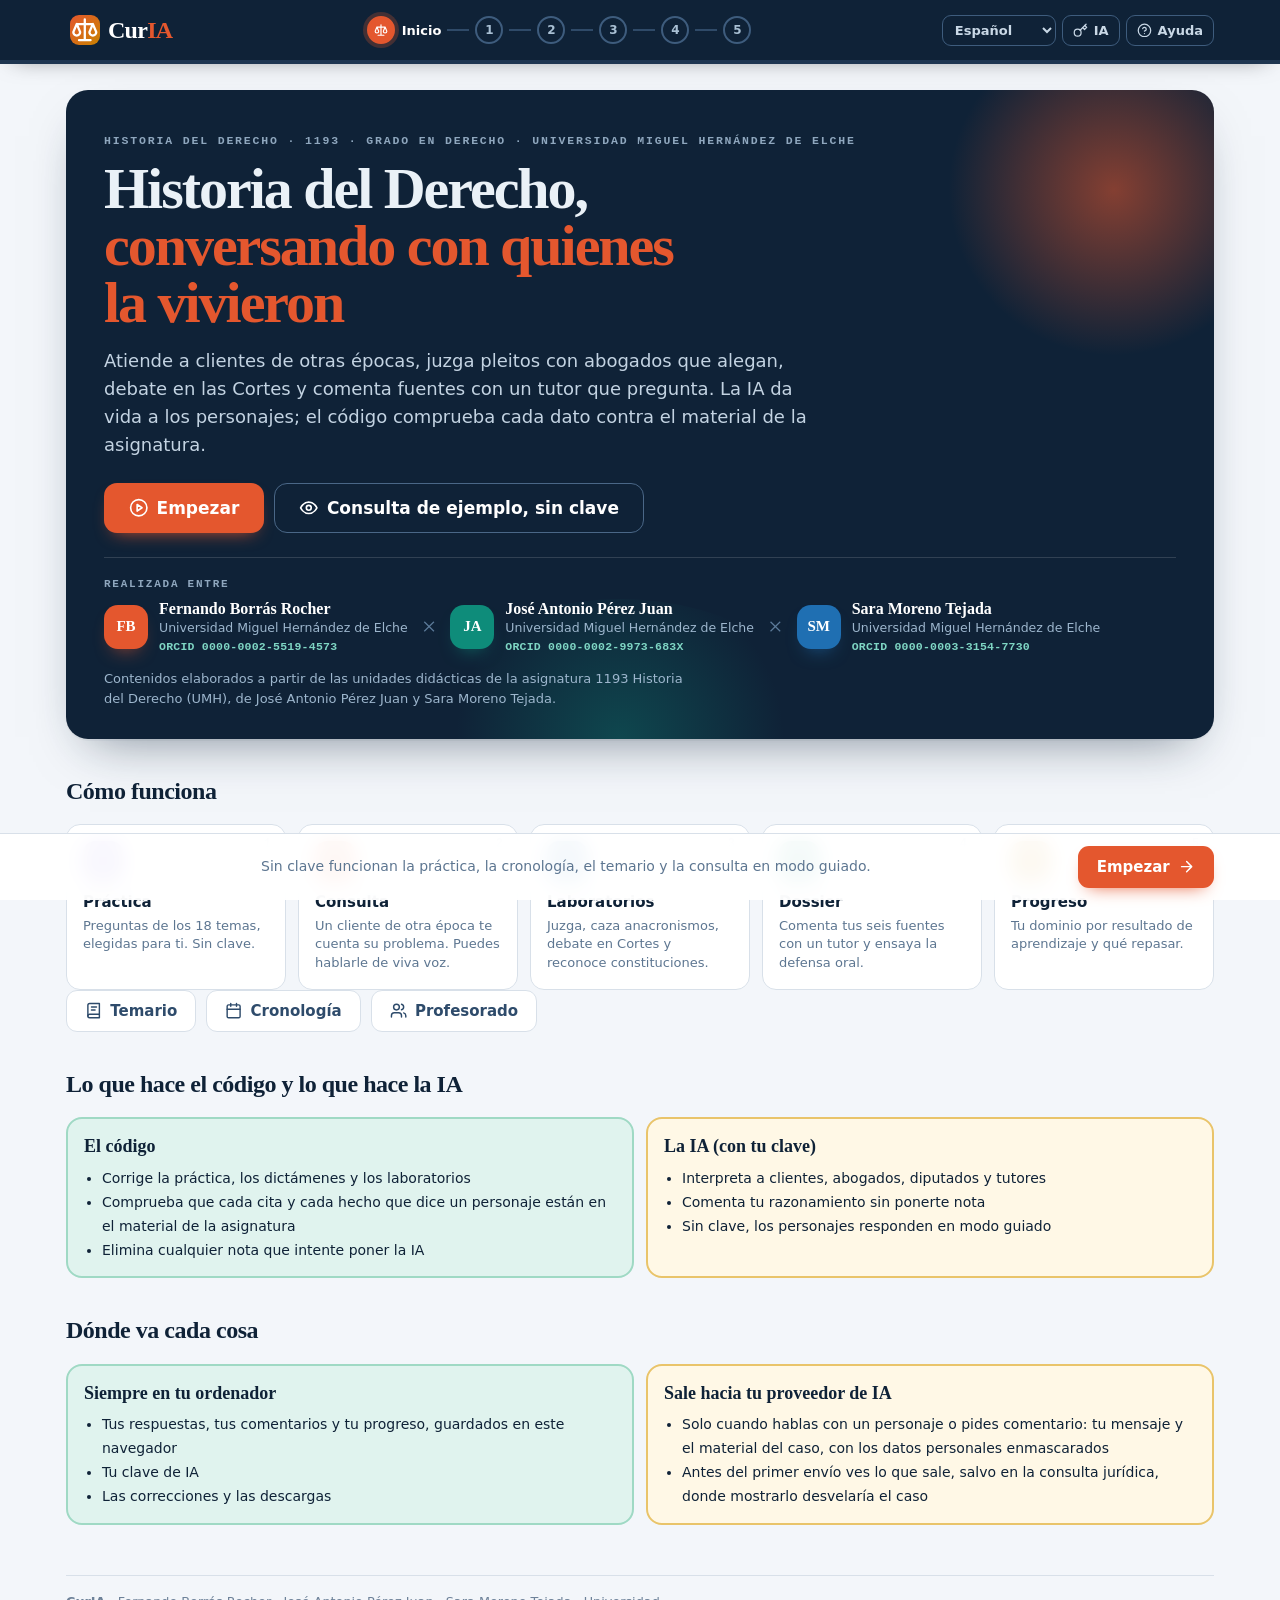
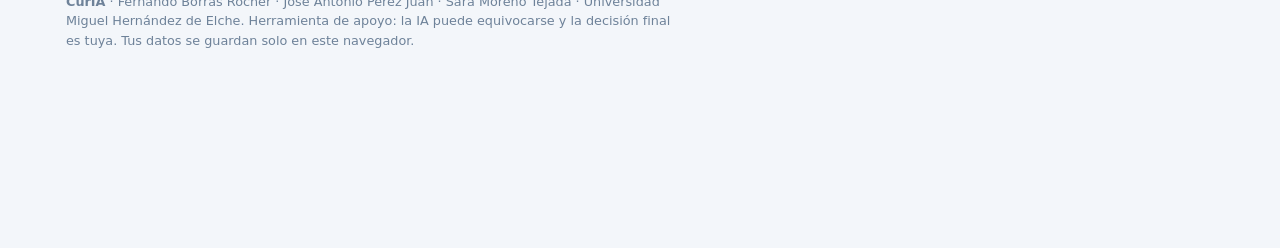
==== commit 88446156: "Consulta jurídica: sin ventana previa al envío, que desvelaba la ficha del caso" ====
--- a/index.html
+++ b/index.html
@@ -507,7 +507,7 @@
     <div class="zona n"><h4 data-i18n="La IA (con tu clave)">La IA (con tu clave)</h4><ul data-i18n="zi"><li>Interpreta a clientes, abogados, diputados y tutores</li><li>Comenta tu razonamiento sin ponerte nota</li><li>Sin clave, los personajes responden en modo guiado</li></ul></div></div>
   <h2 class="sec-title" data-i18n="Dónde va cada cosa">Dónde va cada cosa</h2>
   <div class="zonas"><div class="zona l"><h4 data-i18n="Siempre en tu ordenador">Siempre en tu ordenador</h4><ul data-i18n="s.zl"><li>Tus respuestas, tus comentarios y tu progreso, guardados en este navegador</li><li>Tu clave de IA</li><li>Las correcciones y las descargas</li></ul></div>
-    <div class="zona n"><h4 data-i18n="Sale hacia tu proveedor de IA">Sale hacia tu proveedor de IA</h4><ul data-i18n="s.zn"><li>Solo cuando hablas con un personaje o pides comentario: tu mensaje y el material del caso, con los datos personales enmascarados</li><li>Antes del primer envío ves lo que sale</li></ul></div></div>
+    <div class="zona n"><h4 data-i18n="Sale hacia tu proveedor de IA">Sale hacia tu proveedor de IA</h4><ul data-i18n="s.zn"><li>Solo cuando hablas con un personaje o pides comentario: tu mensaje y el material del caso, con los datos personales enmascarados</li><li>Antes del primer envío ves lo que sale, salvo en la consulta jurídica, donde mostrarlo desvelaría el caso</li></ul></div></div>
 </section>
 
 <section class="screen" data-step="1">
@@ -1628,10 +1628,11 @@
 $('envioOk').onchange = () => { $('envioSi').disabled = !$('envioOk').checked; };
 $('envioSi').onclick = () => cierraEnvio(true); $('envioNo').onclick = () => cierraEnvio(false);
 /* llamada a la IA con enmascarado y aviso; devuelve null si se cancela */
-async function ia(prompt, max = 1500) {
+/* aviso=false: sin ventana previa (la consulta jurídica: la muestra del envío desvelaría la ficha del caso) */
+async function ia(prompt, max = 1500, aviso = true) {
   if (!pideClave()) return null;
   const {t: tx, n} = scrub(prompt);
-  if (!(await pideEnvio(tx, n))) return null;
+  if (aviso && !(await pideEnvio(tx, n))) return null;
   return llmJSON([{role: 'system', content: SYS_JSON}, {role: 'user', content: tx}], {max});
 }
 async function conEspera(btn, fn) { if (btn.disabled) return; btn.disabled = true; const h = btn.innerHTML; btn.innerHTML = '<span class="spin"></span> ' + esc(t('Pensando…')); try { await fn(); } catch (e) { toast(e.message, 8000); } finally { btn.disabled = false; btn.innerHTML = h; } }
@@ -1689,7 +1690,7 @@
   const q = $('coIn').value.trim(); if (!q) return toast(t('Escribe o dicta tu pregunta'));
   const caso = CASO(), s = coS(); let resp, ids, av = '';
   if (conIA()) {
-    const raw = await ia(promptCliente(caso, S.nivel, s.hist, q), 600); if (!raw) return;
+    const raw = await ia(promptCliente(caso, S.nivel, s.hist, q), 600, false); if (!raw) return;
     resp = String(raw.respuesta || '').trim(); ids = hechosValidos(raw.hechos, caso);
     const ficha = caso.hechos.map(h => h.txt).join(' ') + ' ' + caso.y; const ny = anyosNuevos(resp, ficha);
     if (ny.length) av = t('El personaje menciona un año que no está en su ficha: {0}. No lo tomes como dato.', ny.join(', '));
